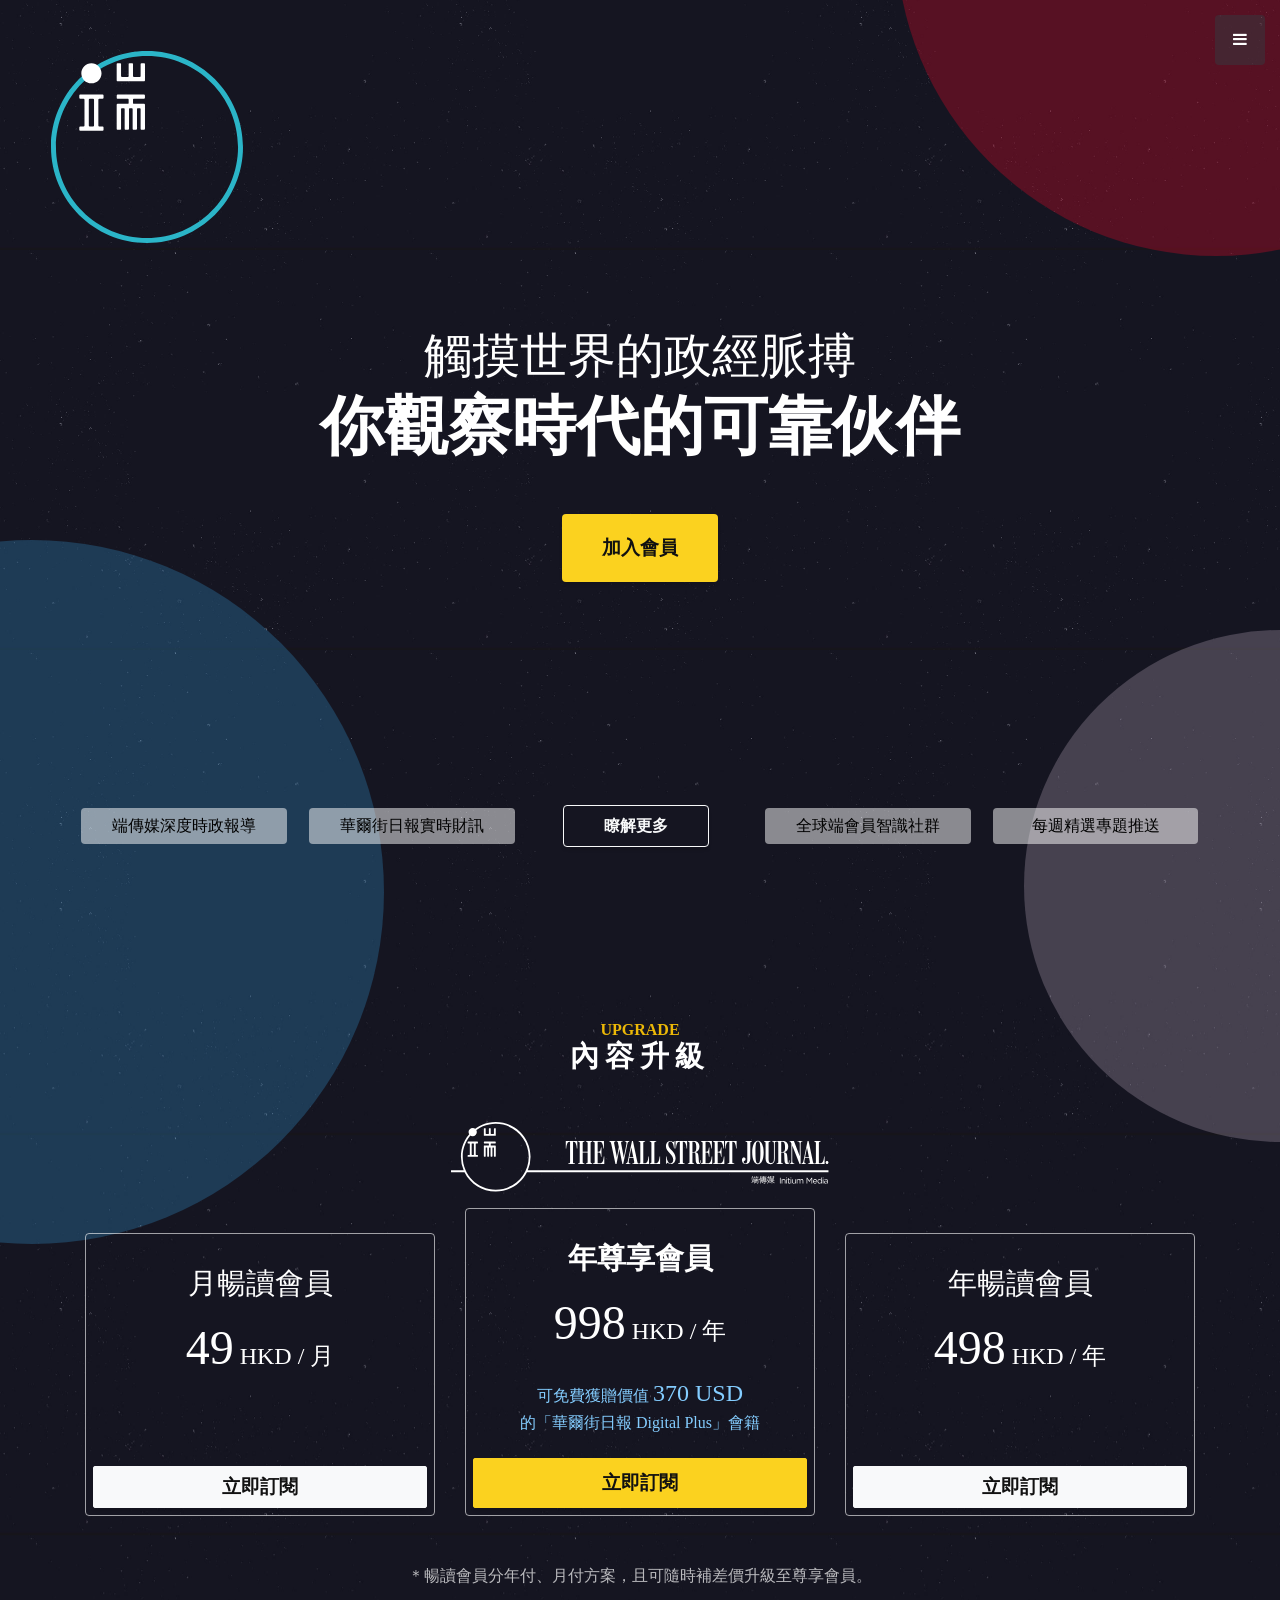
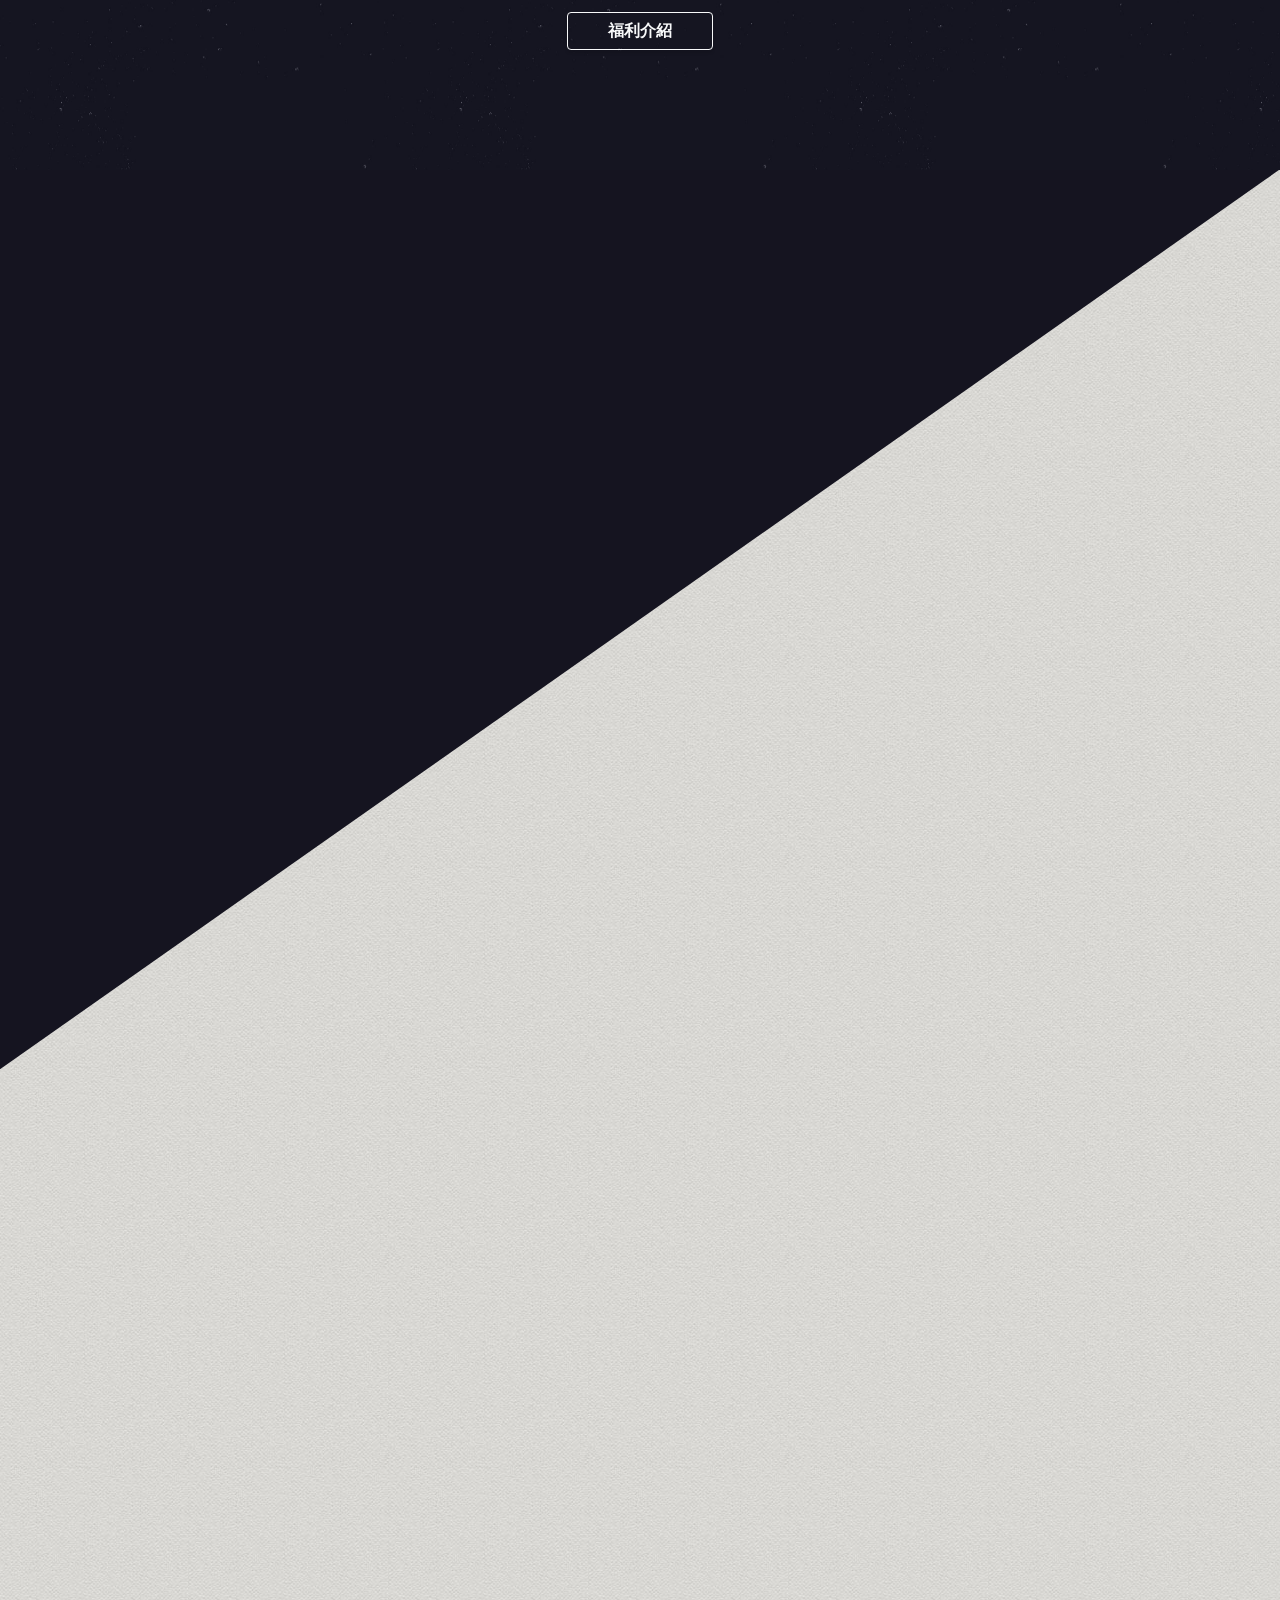
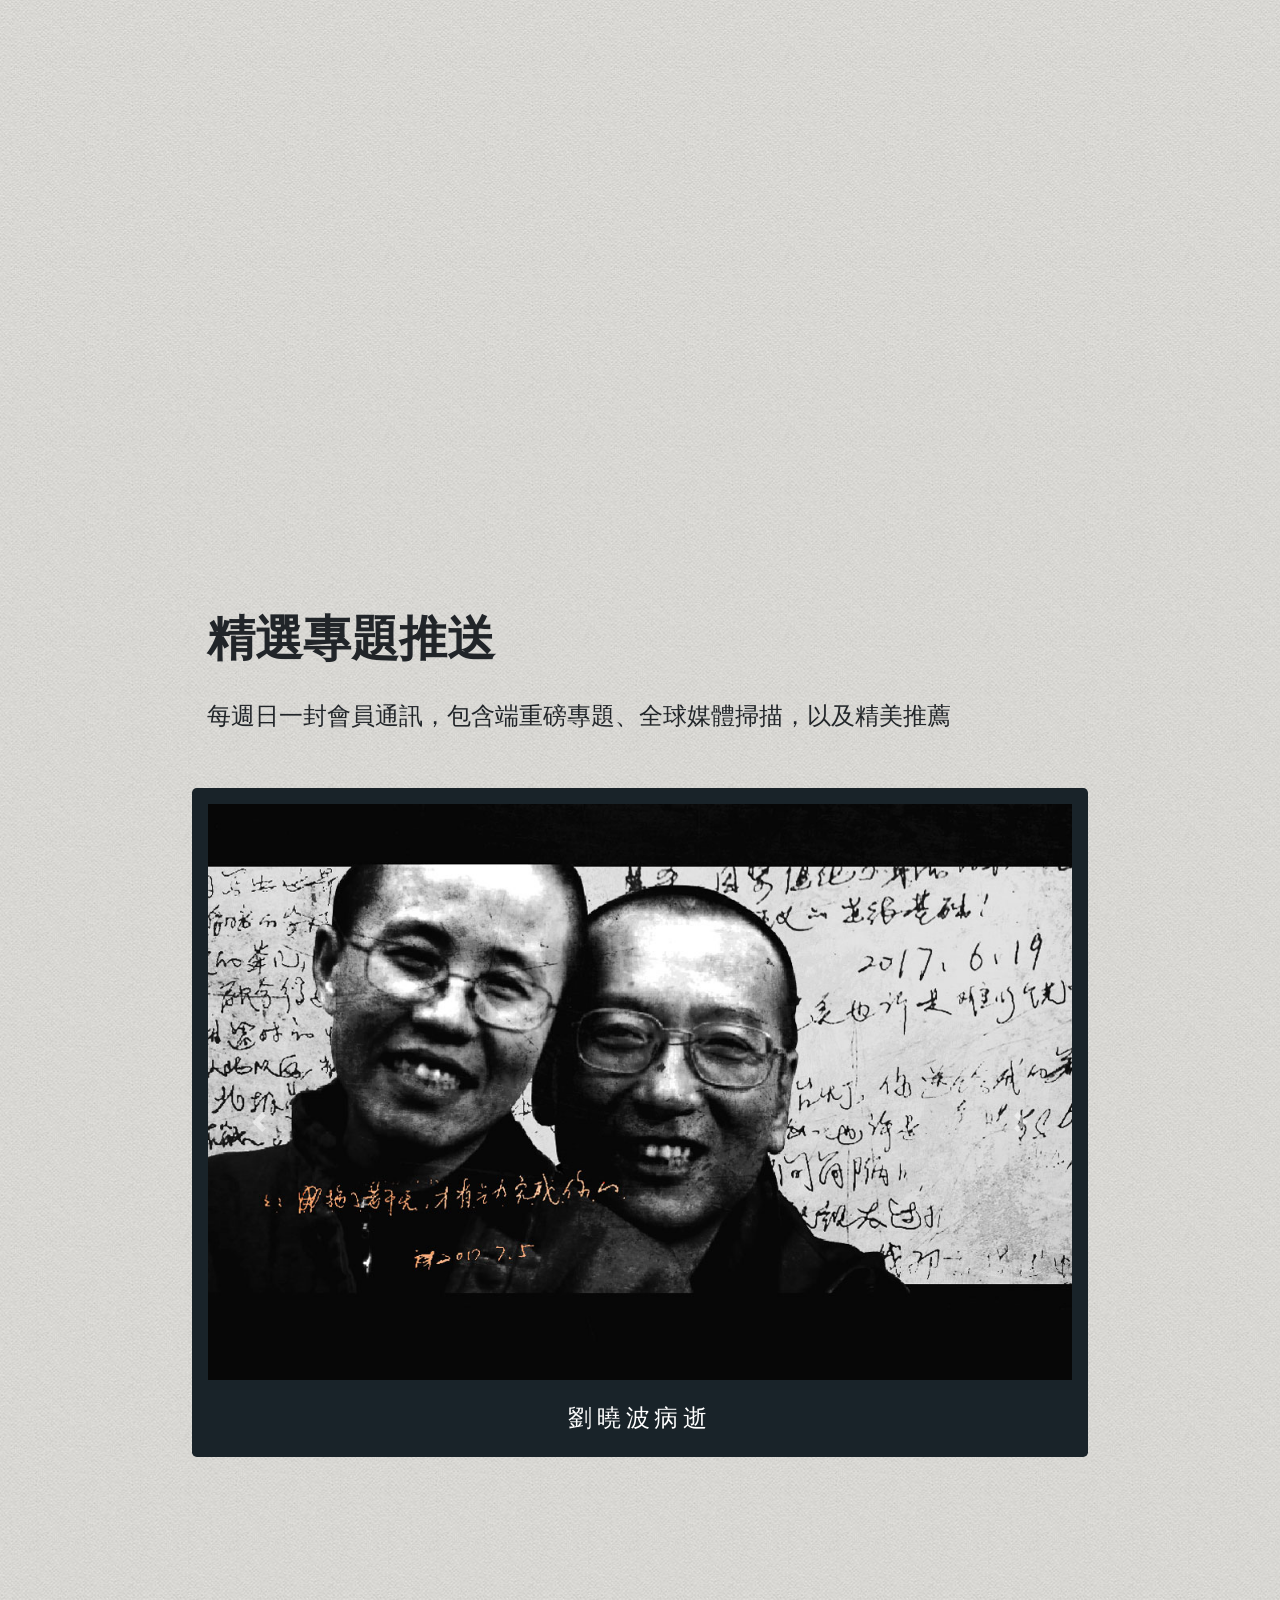
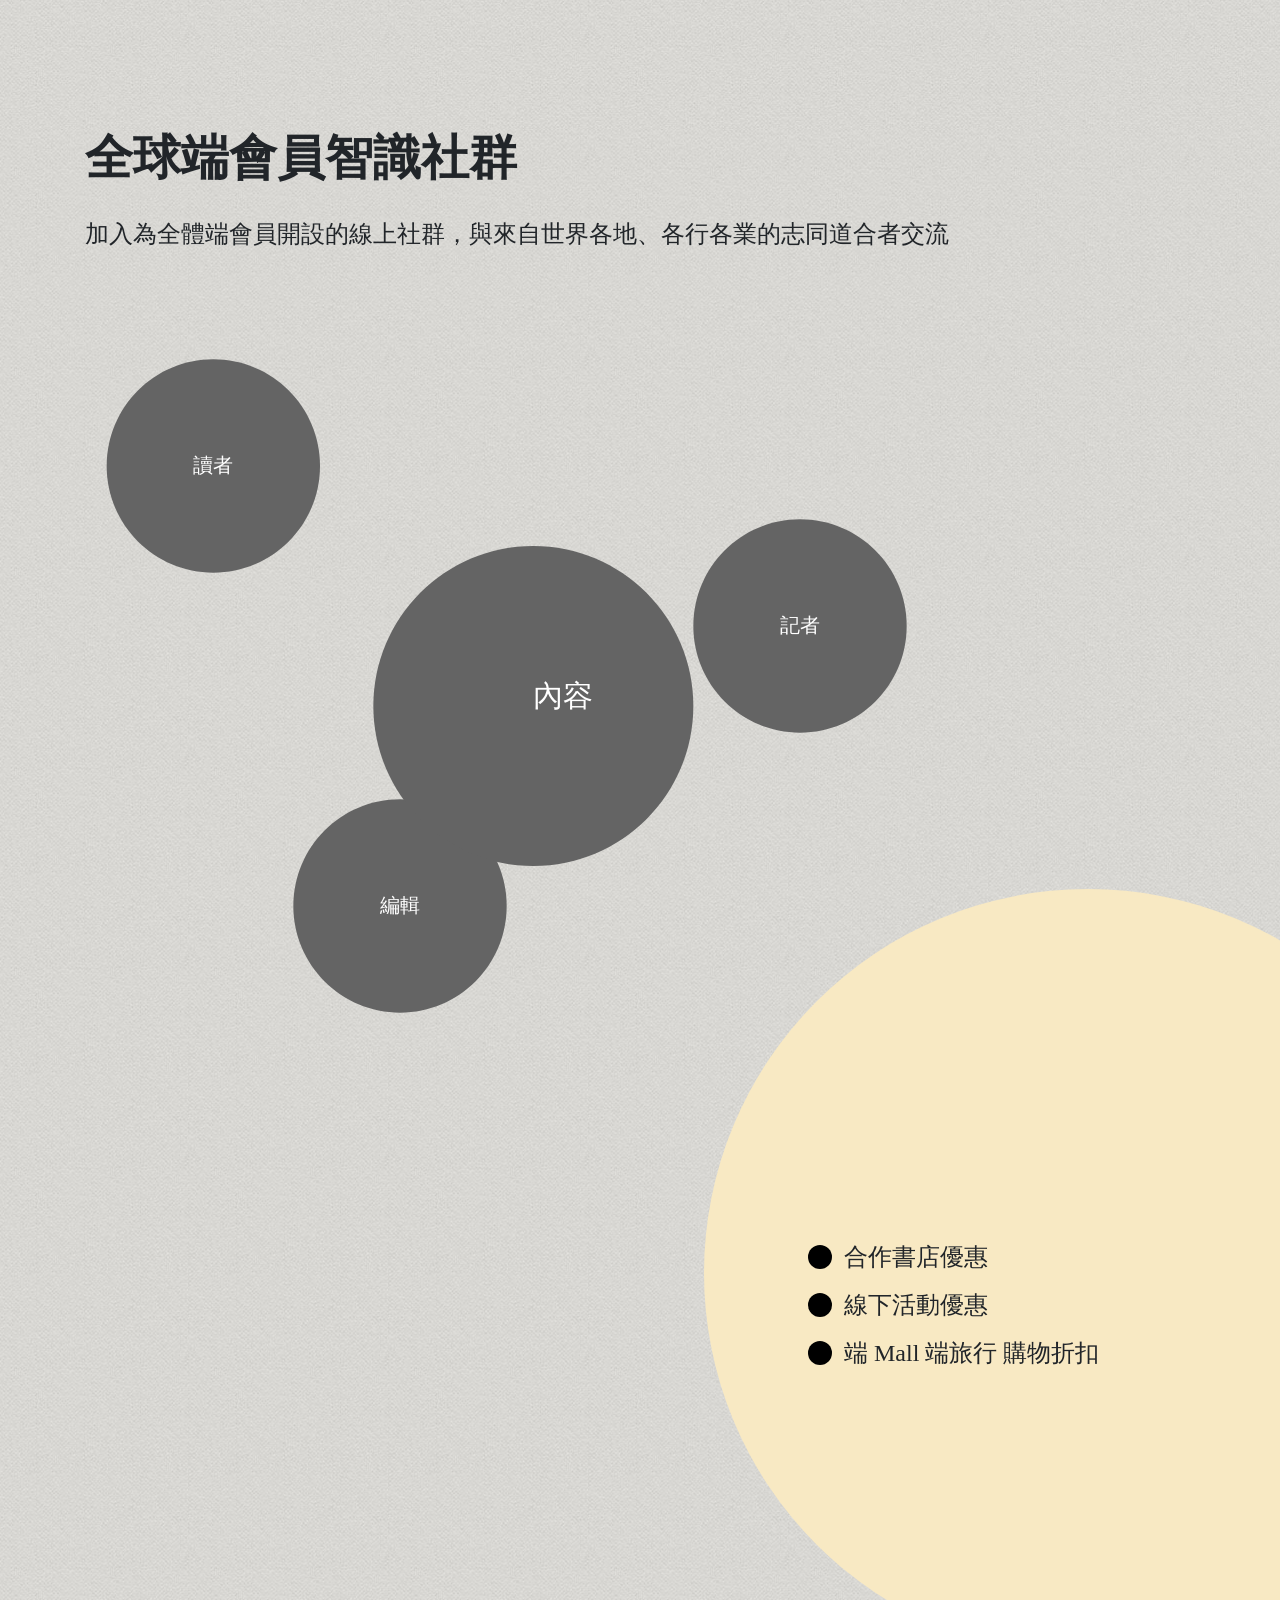
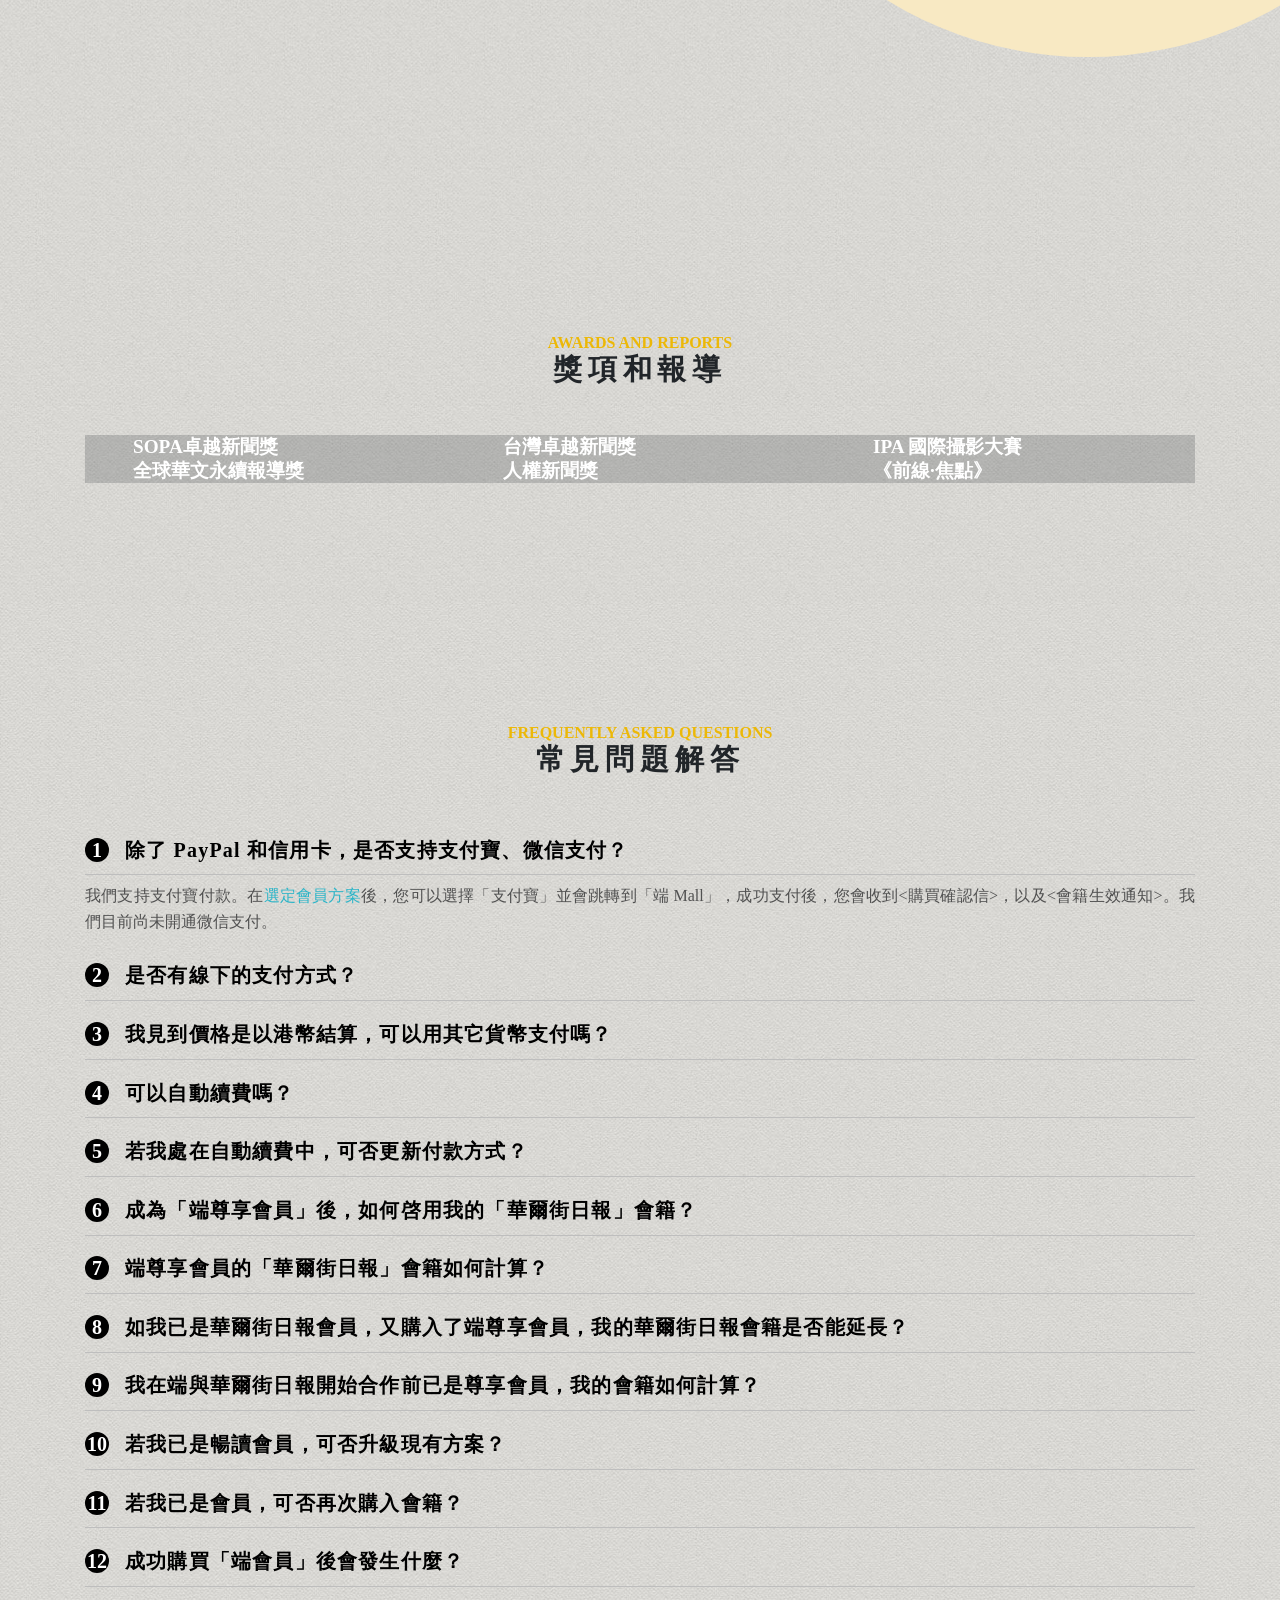
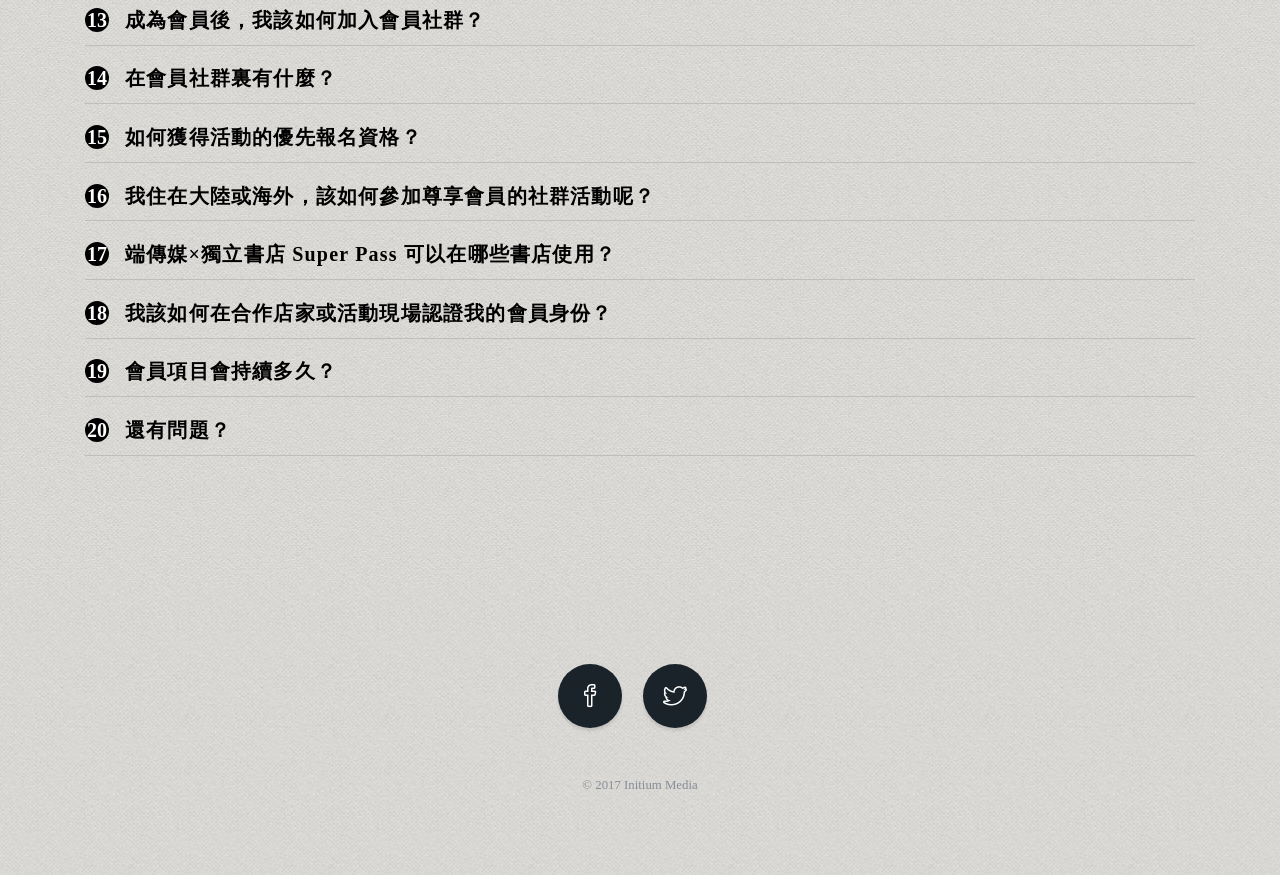
==== index.html @ 021dde7a "deploy" ====
<!doctype html><html><head><meta charset="utf-8"><meta name="description" content=""><meta name="viewport" content="width=device-width,initial-scale=1"><title>端傳媒會員計劃</title><link rel="shortcut icon" href="/favicon.ico"><meta name="keywords" content="the initium membership,Initium Membership,端,端會員,Initium,Initium Media"><meta name="description" content="成為端尊享會員，端傳媒深度時政報道和華爾街日報全球實時財訊，一次全掌握。"><meta property="og:site_name" content="Initium Media"><meta property="og:title" content="觸摸時代的政經脈搏，我們想成為你觀察時代的可靠伙伴。"><meta property="og:image" content="https://membership.theinitium.com/img/share.jpg"><meta property="og:type" content="article"><meta property="og:url" content="https://membership.theinitium.com/"><meta property="og:description" content="成為端尊享會員，端傳媒深度時政報道和華爾街日報全球實時財訊，一次全掌握。"><meta name="twitter:card" content="summary_large_image"><meta name="twitter:site" content="@initiumnews"><meta name="twitter:title" content="觸摸時代的政經脈搏，我們想成為你觀察時代的可靠伙伴。"><meta name="twitter:description" content="成為端尊享會員，端傳媒深度時政報道和華爾街日報全球實時財訊，一次全掌握。"><meta name="twitter:creator" content="@initiumnews"><meta name="twitter:image:src" content="https://membership.theinitium.com/img/share.jpg"><link href="vendor/font-awesome/css/font-awesome.min.css" rel="stylesheet"><link href="vendor/simple-line-icons/css/simple-line-icons.css" rel="stylesheet"><link href="vendor/bootstrap/css/bootstrap.min.css" rel="stylesheet"><link rel="stylesheet" href="styles/main.css"><script src="https://cdnjs.cloudflare.com/ajax/libs/paper.js/0.11.5/paper-full.min.js"></script><script type="text/paperscript" canvas="canvas">// Ported from original Metaball script by SATO Hiroyuki
        // http://park12.wakwak.com/~shp/lc/et/en_aics_script.html
        project.currentStyle = {
          fillColor: '#646464'
        };

        var ballPositions = [[3, 3], [0.8, 1.5], [1.6, 0.8]];
        var text_content = ["讀者", "記者", "編輯"];
        var lg_text_content = "內容";

        var handle_len_rate = 2.4;
        var circlePaths = [];
        for (var i = 0, l = ballPositions.length; i < l; i++) {
          var circlePath = new Path.Circle({
            center: view.center/ballPositions[i][0],
            radius: view.center.x/6
          });
          circlePaths.push(circlePath);
        }

        var largeCircle = new Path.Circle({
          center: [view.center.x/1.2, view.center.y/1.2],
          radius: view.center.x/4
        });
        circlePaths.push(largeCircle);

        var lgText = new PointText(new Point(view.center.x/1.2, view.center.y/1.2));
          lgText.fillColor = 'white';
          lgText.content = lg_text_content;
          lgText.fontSize = 30;

        function onMouseMove(event) {
          largeCircle.position = event.point;

          generateConnections(circlePaths);
          lgText.position = event.point;
        }


        var textGroup = [];

        for (var i = 0, l = ballPositions.length; i < l; i++) {
          var text = new PointText(new Point(view.center.x/ballPositions[i][0], view.center.y/ballPositions[i][1]));
          text.fillColor = 'white';
          text.fontSize = 20;
          text.content = text_content[i];
          text.translate(-20, 5);
          textGroup.push(text);
        }

        var last_width = $('#canvas').innerWidth();
        

        function getScale() {
            var scale = $('#canvas').innerWidth()/last_width;
            last_width = $('#canvas').innerWidth();
            return scale;
        }

        function onResize(event) {
          var scale = getScale();
          console.log(scale);
          for (var i = 0, l = ballPositions.length; i < l; i++) {
            // circlePath[i].position = ballPositions[i][0];
            circlePaths[i].position = new Point(view.center.x/ballPositions[i][0],view.center.y/ballPositions[i][1]);
            circlePaths[i].scaling = scale;
            console.log(circlePaths[i])
          }
          largeCircle.scaling = scale;
          for (var i = 0, l = textGroup.length; i < l; i++) {
            textGroup[i].position = new Point(view.center.x/ballPositions[i][0],view.center.y/ballPositions[i][1])
          }
        }

        var connections = new Group();
        function generateConnections(paths) {
          // Remove the last connection paths:
          connections.children = [];

          for (var i = 0, l = paths.length; i < l; i++) {
            for (var j = i - 1; j >= 0; j--) {
              var path = metaball(paths[i], paths[j], 0.5, handle_len_rate, view.center.x/1.8);
              if (path) {
                connections.appendTop(path);
                path.removeOnMove();
              }
            }
          }
        }



        // generateConnections(circlePaths);

        // ---------------------------------------------
        function metaball(ball1, ball2, v, handle_len_rate, maxDistance) {
          var center1 = ball1.position;
          var center2 = ball2.position;
          var radius1 = ball1.bounds.width / 2;
          var radius2 = ball2.bounds.width / 2;
          var pi2 = Math.PI / 2;
          var d = center1.getDistance(center2);
          var u1, u2;

          if (radius1 == 0 || radius2 == 0)
            return;

          if (d > maxDistance || d <= Math.abs(radius1 - radius2)) {
            return;
          } else if (d < radius1 + radius2) { // case circles are overlapping
            u1 = Math.acos((radius1 * radius1 + d * d - radius2 * radius2) /
                (2 * radius1 * d));
            u2 = Math.acos((radius2 * radius2 + d * d - radius1 * radius1) /
                (2 * radius2 * d));
          } else {
            u1 = 0;
            u2 = 0;
          }

          var angle1 = (center2 - center1).getAngleInRadians();
          var angle2 = Math.acos((radius1 - radius2) / d);
          var angle1a = angle1 + u1 + (angle2 - u1) * v;
          var angle1b = angle1 - u1 - (angle2 - u1) * v;
          var angle2a = angle1 + Math.PI - u2 - (Math.PI - u2 - angle2) * v;
          var angle2b = angle1 - Math.PI + u2 + (Math.PI - u2 - angle2) * v;
          var p1a = center1 + getVector(angle1a, radius1);
          var p1b = center1 + getVector(angle1b, radius1);
          var p2a = center2 + getVector(angle2a, radius2);
          var p2b = center2 + getVector(angle2b, radius2);

          // define handle length by the distance between
          // both ends of the curve to draw
          var totalRadius = (radius1 + radius2);
          var d2 = Math.min(v * handle_len_rate, (p1a - p2a).length / totalRadius);

          // case circles are overlapping:
          d2 *= Math.min(1, d * 2 / (radius1 + radius2));

          radius1 *= d2;
          radius2 *= d2;

          var path = new Path({
            segments: [p1a, p2a, p2b, p1b],
            style: ball1.style,
            closed: true
          });
          var segments = path.segments;
          segments[0].handleOut = getVector(angle1a - pi2, radius1);
          segments[1].handleIn = getVector(angle2a + pi2, radius2);
          segments[2].handleOut = getVector(angle2b - pi2, radius2);
          segments[3].handleIn = getVector(angle1b + pi2, radius1);
          return path;
        }

        // ------------------------------------------------
        function getVector(radians, length) {
          return new Point({
            // Convert radians to degrees:
            angle: radians * 180 / Math.PI,
            length: length
          });
        }</script></head><body><body id="page-top"><a class="menu-toggle rounded" href="#"><i class="fa fa-bars"></i></a><nav id="sidebar-wrapper"><ul class="sidebar-nav"><li class="sidebar-brand"><a class="js-scroll-trigger" href="#page-top"></a></li><li class="sidebar-nav-item"><a class="js-scroll-trigger" href="#page-top">首頁</a></li><li class="sidebar-nav-item"><a class="js-scroll-trigger" href="#product">訂閱</a></li><li class="sidebar-nav-item"><a class="js-scroll-trigger" href="#about">關於端</a></li><li class="sidebar-nav-item"><a class="js-scroll-trigger" href="#portfolio">獎項</a></li><li class="sidebar-nav-item"><a class="js-scroll-trigger" href="#faq">常見問題</a></li></ul></nav><div class="bg-container"><header class="masthead d-flex text-white"><div class="overlay" id="red"></div><div class="overlay" id="grey"></div><div class="overlay" id="blue"></div><div class="container text-center my-auto main-content"><h2 class="mb-1">觸摸世界的政經脈搏</h2><h1 class="mb-5">你觀察時代的可靠伙伴</h1><a class="btn btn-light btn-xl js-scroll-trigger text-large" href="#product">加入會員</a><div class="footer"><div class="container"><div class="row text-thin row-padding text-container"><div class="text-item text-item-center show-in-mobile"><a class="btn btn-md btn-outline-light js-scroll-trigger" href="#about">了解更多</a></div><a class="text-item text-faded js-scroll-trigger" href="#portfolio">端傳媒深度<br class="show-in-tablet hide-in-mobile">時政報導 </a><a class="text-item text-faded js-scroll-trigger" href="#about">華爾街日報<br class="show-in-tablet hide-in-mobile">實時財訊</a><div class="text-item text-item-center hide-in-mobile"><a class="btn btn-md btn-outline-light js-scroll-trigger" href="#about">瞭解更多</a></div><a class="text-item text-faded js-scroll-trigger" href="#relationship">全球端會員<br class="show-in-tablet hide-in-mobile">智識社群 </a><a class="text-item text-faded js-scroll-trigger" href="#newsletter">每週精選<br class="show-in-tablet hide-in-mobile">專題推送</a></div></div></div></div><div id="logo"><a href="https://theinitium.com/" aria-label="端傳媒 Initium Media" target="_blank"><img class="icon_initium" src="images/i-logo.svg"></a></div></header><section class="content-section text-white text-center" id="product"><div class="container"><div class="content-section-heading"><h3 class="text-secondary mb-0">UPGRADE</h3><h2 class="mb-5">內容升級</h2></div><img id="cologo" class="mb-3" src="images/co-logo-white.svg"><div class="card-deck"><div class="card bg-transparent border-light" id="blockA"><div class="card-body"><h4 class="card-title text-thin">月暢讀會員</h4><p class="card-text"><span class="highlight">49</span> HKD / 月</p><a href="https://theinitium.com/subscription/checkout/basic_monthly" target="_blank" class="btn btn-light btn-full">立即訂閱</a></div></div><div class="card bg-transparent border-light focus" id="blockB"><div class="card-body"><h4 class="card-title">年尊享會員</h4><p class="card-text"><span class="highlight">998</span> HKD / 年</p><p class="text-blue">可免費獲贈價值 <span class="highlight">370 USD</span><br>的「華爾街日報 Digital Plus」會籍</p><a href="https://theinitium.com/subscription/checkout/premium_yearly_original" target="_blank" class="btn btn-light btn-full">立即訂閱</a></div></div><div class="card bg-transparent border-light" id="blockC"><div class="card-body"><h4 class="card-title text-thin">年暢讀會員</h4><p class="card-text"><span class="highlight">498</span> HKD / 年</p><a href="https://theinitium.com/subscription/checkout/basic_yearly_original" target="_blank" class="btn btn-light btn-full">立即訂閱</a></div></div></div><p class="mt-5 mb-4 text-faded" id="product-explain">＊暢讀會員分年付、月付方案，且可隨時補差價升級至尊享會員。</p><a class="btn btn-md btn-outline-light js-scroll-trigger" href="#about">福利介紹</a></div></section></div><section id="about"><div class="clipboard"><div class="content-section-text"><h3 class="text-title"><span class="light">華語深度報導</span><br>+ 國際財經資訊</h3><h2 class="mb-5 mt-4">尊享會員可暢讀端傳媒深度報導、並獲得「華爾街日報 Digital Plus」會籍，閱讀全語種所有線上付費內容（原價 370 美金／年）</h2></div></div></section><section id="newsletter"><div class="content-section-text container"><h3 class="text-title">精選專題推送</h3><h2 class="mb-5 mt-4">每週日一封會員通訊，包含端重磅專題、全球媒體掃描，以及精美推薦</h2></div><div id="carouselControls" class="carousel slide jumbotron container" data-ride="carousel"><div class="carousel-inner"><div class="carousel-item active"><img class="d-block w-100" src="images/newsletter0.jpg" alt="First slide"><h5>劉曉波病逝</h5></div><div class="carousel-item"><img class="d-block w-100" src="images/newsletter2.jpg" alt="Second slide"><h5>揭開紅幕</h5></div><div class="carousel-item"><img class="d-block w-100" src="images/newsletter7.jpg" alt="Third slide"><h5>北京切除</h5></div><div class="carousel-item"><img class="d-block w-100" src="images/newsletter4.jpg" alt="Forth slide"><h5>澳門風災</h5></div><div class="carousel-item"><img class="d-block w-100" src="images/newsletter6.jpg" alt="Fifth slide"><h5>香港回歸20週年</h5></div><div class="carousel-item"><img class="d-block w-100" src="images/newsletter10.jpg" alt="Fifth slide"><h5>公民黑客</h5></div><div class="carousel-item"><img class="d-block w-100" src="images/newsletter1.jpg" alt="Fifth slide"><h5>金門賭場公投</h5></div><div class="carousel-item"><img class="d-block w-100" src="images/newsletter9.jpg" alt="Fifth slide"><h5>加泰隆尼亞獨立</h5></div></div><a class="carousel-control-prev" href="#carouselControls" role="button" data-slide="prev"><span class="carousel-control-prev-icon" aria-hidden="true"></span> <span class="sr-only">Previous</span> </a><a class="carousel-control-next" href="#carouselControls" role="button" data-slide="next"><span class="carousel-control-next-icon" aria-hidden="true"></span> <span class="sr-only">Next</span></a></div></section><section id="relationship"><div class="content-section-text container"><h3 class="text-title">全球端會員智識社群</h3><h2 class="mb-5 mt-4">加入為全體端會員開設的線上社群，與來自世界各地、各行各業的志同道合者交流</h2></div><canvas id="canvas" width="800" height="600" resize></canvas><div id="benefit"><div class="content-section-text"><h2 class="mb-5 mt-4"><ul><li>合作書店優惠</li><li>線下活動優惠</li><li>端 Mall 端旅行 購物折扣</li></ul></h2></div></div></section><section class="content-section" id="portfolio"><div class="container"><div class="content-section-heading text-center"><h3 class="text-secondary mb-0">AWARDS AND REPORTS</h3><h2 class="mb-5">獎項和報導</h2></div><div class="row no-gutters"><div class="col-lg-4 col-sm-6"><a class="portfolio-item" href="https://theinitium.com/article/20170615-sopa/" target="_blank"><span class="caption"><span class="caption-content"><h2>SOPA卓越新聞獎</h2><p class="mb-0">2017年六項大獎</p><p class="mb-0">2016年兩項大獎</p></span></span><img class="img-fluid" src="https://d32kak7w9u5ewj.cloudfront.net/media/bde7863b0dd4451aab74c57145c7d649.jpg?imageView2/1/w/1080/h/720/format/jpg" alt=""></a></div><div class="col-lg-4 col-sm-6"><a class="portfolio-item" href="https://theinitium.com/article/20161118-taiwan-excellence-news/" target="_blank"><span class="caption"><span class="caption-content"><h2>台灣卓越新聞獎</h2><p class="mb-0">國際新聞報導獎</p></span></span><img class="img-fluid" src="https://d32kak7w9u5ewj.cloudfront.net/media/c58b78e2d8fd41fe9ea606fd6da332ea.jpg?imageView2/1/w/1080/h/720/format/jpg" alt=""></a></div><div class="col-lg-4 col-sm-6"><a class="portfolio-item" target="_blank" href="https://theinitium.com/article/20171012-ipa-international-awards/"><span class="caption"><span class="caption-content"><h2>IPA 國際攝影大賽</h2><p class="mb-0">「人物類：生活方式」組別第二名</p></span></span><img class="img-fluid" src="https://d32kak7w9u5ewj.cloudfront.net/static/img/portfolio/20171012-ipa-international-awards.jpg" alt=""></a></div><div class="col-lg-4 col-sm-6"><a class="portfolio-item" href="https://theinitium.com/article/20170917-newsaward/" target="_blank"><span class="caption"><span class="caption-content"><h2>全球華文永續報導獎</h2><p class="mb-0">專業組首獎</p></span></span><img class="img-fluid" src="https://d32kak7w9u5ewj.cloudfront.net/media/image/2016/08/17f38fa5aa8e47f8815deb55cc58eb24.jpg" alt=""></a></div><div class="col-lg-4 col-sm-6"><a class="portfolio-item" href="https://theinitium.com/article/20170513-initiumnews-2017-human-rights-press-awards/" target="_blank"><span class="caption"><span class="caption-content"><h2>人權新聞獎</h2><p class="mb-0">2017年三項大獎</p><p class="mb-0">2015年五項大獎</p></span></span><img class="img-fluid" src="https://d32kak7w9u5ewj.cloudfront.net/media/image/2016/05/10d81fac419e496992f7a9031f1f44e0.jpg?imageView2/1/w/1080/h/720/format/jpg" alt=""></a></div><div class="col-lg-4 col-sm-6"><a class="portfolio-item" href="https://theinitium.com/article/20170319-photo-hkppa/" target="_blank"><span class="caption"><span class="caption-content"><h2>《前線·焦點》</h2><p class="mb-0">2016年三項大獎</p><p class="mb-0">2015年五項大獎</p></span></span><img class="img-fluid" src="https://d32kak7w9u5ewj.cloudfront.net/media/image/2017/03/8178c38f4f7244cdadee13a8a69fa50c.JPG?imageView2/1/w/1080/h/720/format/jpg" alt=""></a></div></div></div></section><section class="content-section" id="qa"><div class="content-section-heading text-center"><h3 class="text-secondary mb-0">FREQUENTLY ASKED QUESTIONS</h3><h2 class="mb-5">常見問題解答</h2></div><div class="panel-group container" id="faq" role="tablist" aria-multiselectable="true"><div class="panel panel-default"><div class="panel-heading" role="tab"><h5 class="panel-title"><span>1</span> <a data-toggle="collapse" class="collapsed qaEvent" gtm-name="q01" data-parent="#faq" href="#collapse01">除了 PayPal 和信用卡，是否支持支付寶、微信支付？</a></h5></div><div id="collapse01" class="panel-collapse collapse show"><div class="panel-body"><p>我們支持支付寶付款。在<a class="link" target="_blank" href="https://theinitium.com/subscription/offers/">選定會員方案</a>後，您可以選擇「支付寶」並會跳轉到「端 Mall」，成功支付後，您會收到<購買確認信>，以及<會籍生效通知>。我們目前尚未開通微信支付。</會籍生效通知></購買確認信></p></div></div></div><div class="panel panel-default"><div class="panel-heading"><h5 class="panel-title"><span>2</span> <a data-toggle="collapse" class="collapsed qaEvent" gtm-name="q02" data-parent="#faq" href="#collapse02">是否有線下的支付方式？</a></h5></div><div id="collapse02" class="panel-collapse collapse"><div class="panel-body"><p>身在香港或台灣的讀者，可選擇以匯款、支票的方式付費，亦可親臨我們的辦公室以現金購買。請將有效的支票、匯款單據，連同填妥的<訂閱表格>一併寄給我們即可。訂閱表格和辦公室地址，請聯繫 membership@theinitium.com 獲取。</訂閱表格></p></div></div></div><div class="panel panel-default"><div class="panel-heading"><h5 class="panel-title"><span>3</span> <a data-toggle="collapse" class="collapsed qaEvent" gtm-name="q03" data-parent="#faq" href="#collapse03">我見到價格是以港幣結算，可以用其它貨幣支付嗎？</a></h5></div><div id="collapse03" class="panel-collapse collapse"><div class="panel-body"><p>可以，任何線上支付方式都會自動換算為您的所在地貨幣，而對於線下支付，<訂閱表格>中分別列明了港幣和台幣的價格。</訂閱表格></p></div></div></div><div class="panel panel-default"><div class="panel-heading"><h5 class="panel-title"><span>4</span> <a data-toggle="collapse" class="collapsed qaEvent" gtm-name="q04" data-parent="#faq" href="#collapse04">可以自動續費嗎？</a></h5></div><div id="collapse04" class="panel-collapse collapse"><div class="panel-body"><p>循主站加入的會員，購買的同時會開啓自動續費，在會籍到期時根據所參與的方案自動扣款，並延續會籍。您可以到網頁版的「個人中心 - 付費管理」中管理續費狀態。非主站購買的會員，無法自動續費，需重新下單。</p></div></div></div><div class="panel panel-default"><div class="panel-heading"><h5 class="panel-title"><span>5</span> <a data-toggle="collapse" class="collapsed qaEvent" gtm-name="q05" data-parent="#faq" href="#collapse05">若我處在自動續費中，可否更新付款方式？</a></h5></div><div id="collapse05" class="panel-collapse collapse"><div class="panel-body"><p>可以。在網頁版的「個人中心 - 付費管理」中，您可以選擇「更新付款方式」。支付信息成功更新後，您的下一次續費將以新的付款方式支付。</p></div></div></div><div class="panel panel-default"><div class="panel-heading"><h5 class="panel-title"><span>6</span> <a data-toggle="collapse" class="collapsed qaEvent" gtm-name="q06" data-parent="#faq" href="#collapse06">成為「端尊享會員」後，如何啓用我的「華爾街日報」會籍？</a></h5></div><div id="collapse06" class="panel-collapse collapse"><div class="panel-body"><p>會籍生效時，您會收到一封由端寄出的<會籍生效通知>，點擊信中的「領取華爾街日報會籍」鏈接後，「華爾街日報」會直接發送含有啟動鏈接的電郵到您的郵箱。按該郵件中的指引即可開通華爾街日報會籍。若您錯過了郵件，亦可直接在網頁版「用戶中心 - 付費管理」中點擊「領取華爾街日報會籍」，進入上述流程。</會籍生效通知></p></div></div></div><div class="panel panel-default"><div class="panel-heading"><h5 class="panel-title"><span>7</span> <a data-toggle="collapse" class="collapsed qaEvent" gtm-name="q07" data-parent="#faq" href="#collapse07">端尊享會員的「華爾街日報」會籍如何計算？</a></h5></div><div id="collapse07" class="panel-collapse collapse"><div class="panel-body"><p>您所獲贈的「華爾街日報會籍」與您的「端尊享會員會籍」同步，例如，您於 1 月 1 日成為一年期的端尊享會員，在此後的會期內無論您何時開通華爾街日報會籍，您暢讀端與華爾街日報兩份媒體的權限，都會於次年 1 月 1 日同時結束。</p></div></div></div><div class="panel panel-default"><div class="panel-heading"><h5 class="panel-title"><span>8</span> <a data-toggle="collapse" class="collapsed qaEvent" gtm-name="q08" data-parent="#faq" href="#collapse08">如我已是華爾街日報會員，又購入了端尊享會員，我的華爾街日報會籍是否能延長？</a></h5></div><div id="collapse08" class="panel-collapse collapse"><div class="panel-body"><p>不能。您獲贈的「華爾街日報會籍」將與您所購買的「端尊享會員會籍」同步，無法轉移至別的賬戶，若您已是「華爾街日報」會員，建議您購買「暢讀會員」。</p></div></div></div><div class="panel panel-default"><div class="panel-heading"><h5 class="panel-title"><span>9</span> <a data-toggle="collapse" class="collapsed qaEvent" gtm-name="q09" data-parent="#faq" href="#collapse09">我在端與華爾街日報開始合作前已是尊享會員，我的會籍如何計算？</a></h5></div><div id="collapse09" class="panel-collapse collapse"><div class="panel-body"><p>上述計算方法依然適用，從 2017 年 12 月起，您亦可以獲得「華爾街日報會籍」，並持續至「端尊享會員會籍」結束日。詳細領取及使用方法，請參見我們發送給您的郵件。</p></div></div></div><div class="panel panel-default"><div class="panel-heading"><h5 class="panel-title"><span>10</span> <a data-toggle="collapse" class="collapsed qaEvent" gtm-name="q10" data-parent="#faq" href="#collapse10">若我已是暢讀會員，可否升級現有方案？</a></h5></div><div id="collapse10" class="panel-collapse collapse"><div class="panel-body"><p>無論您是月付、還是年付的暢讀會員，只要您的暢讀會籍仍未到期，就可以補差價成為尊享會員。請留意，您新獲得的方案是以升級日為起點的完整會籍，而非將會籍中剩餘的天數升級。差價計算公式如下：</p><p class="form">＊ 差價 = 一年「端尊享會員會籍」的時價 - 您剩餘「端暢讀會員會籍」的對應價值</p><p>若您的賬戶中曾有任何贈閱方案（含試閱、免費會籍等），請聯繫 <a class="link" target="_blank" href="mailto:membership@theinitium.com">membership@theinitium.com</a> 進行升級。</p></div></div></div><div class="panel panel-default"><div class="panel-heading"><h5 class="panel-title"><span>11</span> <a data-toggle="collapse" class="collapsed qaEvent" gtm-name="q11" data-parent="#faq" href="#collapse11">若我已是會員，可否再次購入會籍？</a></h5></div><div id="collapse11" class="panel-collapse collapse"><div class="panel-body"><p>可以，您可於任何時間再次購入會籍。但請留意，除非您從始至終都使用「端 Mall」進行購買，否則您新購買的會籍將會覆蓋（取代）既有的會籍，舊會籍將會於新會籍生效時立即失效，所以我們強烈建議您不要如此做。</p></div></div></div><div class="panel panel-default"><div class="panel-heading"><h5 class="panel-title"><span>12</span> <a data-toggle="collapse" class="collapsed qaEvent" gtm-name="q12" data-parent="#faq" href="#collapse12">成功購買「端會員」後會發生什麼？</a></h5></div><div id="collapse12" class="panel-collapse collapse"><div class="panel-body"><p>線上支付成功後，您的會籍會立即生效；若您線下支付，會籍會於款項收悉的 1-2 個工作日內（不包括香港的法定假期）生效。生效同時，您會收到<會籍生效通知>，登入後可在「個人中心」頁面見到會員標識（金色星星），即可暢讀全站內容。</會籍生效通知></p></div></div></div><div class="panel panel-default"><div class="panel-heading"><h5 class="panel-title"><span>13</span> <a data-toggle="collapse" class="collapsed qaEvent" gtm-name="q13" data-parent="#faq" href="#collapse13">成為會員後，我該如何加入會員社群？</a></h5></div><div id="collapse13" class="panel-collapse collapse"><div class="panel-body"><p>加入會員後，我們會聯絡您，邀請您加入我們的 Facebook 社群。尊享會員可以額外加入專屬的精品小群，以及線上興趣小組。</p></div></div></div><div class="panel panel-default"><div class="panel-heading"><h5 class="panel-title"><span>14</span> <a data-toggle="collapse" class="collapsed qaEvent" gtm-name="q14" data-parent="#faq" href="#collapse14">在會員社群裏有什麼？</a></h5></div><div id="collapse14" class="panel-collapse collapse"><div class="panel-body"><p>可以在「端會員」社群裏發帖、跟其他會員交流，參與線上直播或互動。端傳媒的編輯、撰稿人們也將不定期進入社群，跟大家交流；</p><p>有任何建議、疑問，都可以在社群中留言，我們會一一回覆。</p></div></div></div><div class="panel panel-default"><div class="panel-heading"><h5 class="panel-title"><span>15</span> <a data-toggle="collapse" class="collapsed qaEvent" gtm-name="q15" data-parent="#faq" href="#collapse15">如何獲得活動的優先報名資格？</a></h5></div><div id="collapse15" class="panel-collapse collapse"><div class="panel-body"><p>當我們舉辦活動，會不定期通過郵件和社群向會員發送活動訊息和參與方式。</p></div></div></div><div class="panel panel-default"><div class="panel-heading"><h5 class="panel-title"><span>16</span> <a data-toggle="collapse" class="collapsed qaEvent" gtm-name="q16" data-parent="#faq" href="#collapse16">我住在大陸或海外，該如何參加尊享會員的社群活動呢？</a></h5></div><div id="collapse16" class="panel-collapse collapse"><div class="panel-body"><p>我們的辦公室設在香港、台灣，所以目前舉辦的線下活動或聚會，會以兩地為主。但我們會盡力為活動安排視頻直播，並且歡迎全球各地的會員通過網路連入，一起參與。</p></div></div></div><div class="panel panel-default"><div class="panel-heading"><h5 class="panel-title"><span>17</span> <a data-toggle="collapse" class="collapsed qaEvent" gtm-name="q17" data-parent="#faq" href="#collapse17">端傳媒×獨立書店 Super Pass 可以在哪些書店使用？</a></h5></div><div id="collapse17" class="panel-collapse collapse"><div class="panel-body"><p>書店清單和優惠細則在<a class="link" href="https://theinitium.com/article/membership-bookstore-list/" target="_black">這裏</a>（不斷增長中……），若您是店家，歡迎來函與我們洽談合作事宜：membership@theinitium.com。</p></div></div></div><div class="panel panel-default"><div class="panel-heading"><h5 class="panel-title"><span>18</span> <a data-toggle="collapse" class="collapsed qaEvent" gtm-name="q18" data-parent="#faq" href="#collapse18">我該如何在合作店家或活動現場認證我的會員身份？</a></h5></div><div id="collapse18" class="panel-collapse collapse"><div class="panel-body"><p>出示電子會員身份識別，即網站和 App 的個人中心頁面中的金色星標。</p></div></div></div><div class="panel panel-default"><div class="panel-heading"><h5 class="panel-title"><span>19</span> <a data-toggle="collapse" class="collapsed qaEvent" gtm-name="q19" data-parent="#faq" href="#collapse19">會員項目會持續多久？</a></h5></div><div id="collapse19" class="panel-collapse collapse"><div class="panel-body"><p>如無重大變故，我們的會員項目將一直持續。當本項目因故無法進行時，本公司保有修改、變更或暫停本項目的權利。如有未盡事宜，悉依本公司相關規定或解釋辦理，並得隨時補充公告之。詳盡的「服務協議」和「付費會員銷售條款」請點擊<a class="link" href="https://theinitium.com/misc/agreement/" target="_black">這裏</a>。</p></div></div></div><div class="panel panel-default"><div class="panel-heading"><h5 class="panel-title"><span>20</span> <a data-toggle="collapse" class="collapsed qaEvent" gtm-name="q20" data-parent="#faq" href="#collapse20">還有問題？</a></h5></div><div id="collapse20" class="panel-collapse collapse"><div class="panel-body"><p>歡迎聯繫我們：<a class="link" target="_blank" href="mailto:membership@theinitium.com">membership@theinitium.com</a></p><p>或加我們的客服號「迷你端（Minitium）為好友：</p><p>Facebook：<a class="link" href="https://www.facebook.com/minitiummeow" target="_black">https://www.facebook.com/minitiummeow</a></p><p>微信：minitium</p></div></div></div></div></section><footer class="footer text-center"><div class="container"><ul class="list-inline mb-5"><li class="list-inline-item"><a class="social-link rounded-circle text-white mr-3" href="https://www.facebook.com/sharer.php?s=100&amp;u=https://membership.theinitium.com/" onclick='return window.open(this.href,"","menubar=no,toolbar=no,resizable=yes,scrollbars=no,height=368,width=600"),!1' title="分享到 facebook"><i class="icon-social-facebook"></i></a></li><li class="list-inline-item"><a class="social-link rounded-circle text-white mr-3" href="https://twitter.com/share?url=https://membership.theinitium.com/&amp;text=成為端尊享會員，端傳媒深度時政報道和華爾街日報全球實時財訊，一次全掌握。&amp;via=initiumnews" onclick='return window.open(this.href,"","menubar=no,toolbar=no,resizable=yes,scrollbars=no,height=400,width=600"),!1' title="分享到 twitter"><i class="icon-social-twitter"></i></a></li></ul><p class="text-muted small mb-0">&copy; 2017 Initium Media</p></div></footer><a class="btn-subscription rounded" href="https://theinitium.com/subscription/checkout/premium_yearly_original" target="_blank">加入<br>會員</a><script>!function(e,a,t,n,g,c){e.GoogleAnalyticsObject="ga",e.ga||(e.ga=function(){(e.ga.q=e.ga.q||[]).push(arguments)}),e.ga.l=+new Date,g=a.createElement("script"),c=a.getElementsByTagName("script")[0],g.src="https://www.google-analytics.com/analytics.js",c.parentNode.insertBefore(g,c)}(window,document),ga("create","UA-65642613-10"),ga("send","pageview")</script><script src="scripts/vendor.js"></script><script src="scripts/plugins.js"></script><script src="scripts/main.js"></script></body></body></html>
---- vendor/simple-line-icons/css/simple-line-icons.css ----
@font-face {
  font-family: 'simple-line-icons';
  src: url('../fonts/Simple-Line-Icons.eot?v=2.4.0');
  src: url('../fonts/Simple-Line-Icons.eot?v=2.4.0#iefix') format('embedded-opentype'), url('../fonts/Simple-Line-Icons.woff2?v=2.4.0') format('woff2'), url('../fonts/Simple-Line-Icons.ttf?v=2.4.0') format('truetype'), url('../fonts/Simple-Line-Icons.woff?v=2.4.0') format('woff'), url('../fonts/Simple-Line-Icons.svg?v=2.4.0#simple-line-icons') format('svg');
  font-weight: normal;
  font-style: normal;
}
/*
 Use the following CSS code if you want to have a class per icon.
 Instead of a list of all class selectors, you can use the generic [class*="icon-"] selector, but it's slower:
*/
.icon-user,
.icon-people,
.icon-user-female,
.icon-user-follow,
.icon-user-following,
.icon-user-unfollow,
.icon-login,
.icon-logout,
.icon-emotsmile,
.icon-phone,
.icon-call-end,
.icon-call-in,
.icon-call-out,
.icon-map,
.icon-location-pin,
.icon-direction,
.icon-directions,
.icon-compass,
.icon-layers,
.icon-menu,
.icon-list,
.icon-options-vertical,
.icon-options,
.icon-arrow-down,
.icon-arrow-left,
.icon-arrow-right,
.icon-arrow-up,
.icon-arrow-up-circle,
.icon-arrow-left-circle,
.icon-arrow-right-circle,
.icon-arrow-down-circle,
.icon-check,
.icon-clock,
.icon-plus,
.icon-minus,
.icon-close,
.icon-event,
.icon-exclamation,
.icon-organization,
.icon-trophy,
.icon-screen-smartphone,
.icon-screen-desktop,
.icon-plane,
.icon-notebook,
.icon-mustache,
.icon-mouse,
.icon-magnet,
.icon-energy,
.icon-disc,
.icon-cursor,
.icon-cursor-move,
.icon-crop,
.icon-chemistry,
.icon-speedometer,
.icon-shield,
.icon-screen-tablet,
.icon-magic-wand,
.icon-hourglass,
.icon-graduation,
.icon-ghost,
.icon-game-controller,
.icon-fire,
.icon-eyeglass,
.icon-envelope-open,
.icon-envelope-letter,
.icon-bell,
.icon-badge,
.icon-anchor,
.icon-wallet,
.icon-vector,
.icon-speech,
.icon-puzzle,
.icon-printer,
.icon-present,
.icon-playlist,
.icon-pin,
.icon-picture,
.icon-handbag,
.icon-globe-alt,
.icon-globe,
.icon-folder-alt,
.icon-folder,
.icon-film,
.icon-feed,
.icon-drop,
.icon-drawer,
.icon-docs,
.icon-doc,
.icon-diamond,
.icon-cup,
.icon-calculator,
.icon-bubbles,
.icon-briefcase,
.icon-book-open,
.icon-basket-loaded,
.icon-basket,
.icon-bag,
.icon-action-undo,
.icon-action-redo,
.icon-wrench,
.icon-umbrella,
.icon-trash,
.icon-tag,
.icon-support,
.icon-frame,
.icon-size-fullscreen,
.icon-size-actual,
.icon-shuffle,
.icon-share-alt,
.icon-share,
.icon-rocket,
.icon-question,
.icon-pie-chart,
.icon-pencil,
.icon-note,
.icon-loop,
.icon-home,
.icon-grid,
.icon-graph,
.icon-microphone,
.icon-music-tone-alt,
.icon-music-tone,
.icon-earphones-alt,
.icon-earphones,
.icon-equalizer,
.icon-like,
.icon-dislike,
.icon-control-start,
.icon-control-rewind,
.icon-control-play,
.icon-control-pause,
.icon-control-forward,
.icon-control-end,
.icon-volume-1,
.icon-volume-2,
.icon-volume-off,
.icon-calendar,
.icon-bulb,
.icon-chart,
.icon-ban,
.icon-bubble,
.icon-camrecorder,
.icon-camera,
.icon-cloud-download,
.icon-cloud-upload,
.icon-envelope,
.icon-eye,
.icon-flag,
.icon-heart,
.icon-info,
.icon-key,
.icon-link,
.icon-lock,
.icon-lock-open,
.icon-magnifier,
.icon-magnifier-add,
.icon-magnifier-remove,
.icon-paper-clip,
.icon-paper-plane,
.icon-power,
.icon-refresh,
.icon-reload,
.icon-settings,
.icon-star,
.icon-symbol-female,
.icon-symbol-male,
.icon-target,
.icon-credit-card,
.icon-paypal,
.icon-social-tumblr,
.icon-social-twitter,
.icon-social-facebook,
.icon-social-instagram,
.icon-social-linkedin,
.icon-social-pinterest,
.icon-social-github,
.icon-social-google,
.icon-social-reddit,
.icon-social-skype,
.icon-social-dribbble,
.icon-social-behance,
.icon-social-foursqare,
.icon-social-soundcloud,
.icon-social-spotify,
.icon-social-stumbleupon,
.icon-social-youtube,
.icon-social-dropbox,
.icon-social-vkontakte,
.icon-social-steam {
  font-family: 'simple-line-icons';
  speak: none;
  font-style: normal;
  font-weight: normal;
  font-variant: normal;
  text-transform: none;
  line-height: 1;
  /* Better Font Rendering =========== */
  -webkit-font-smoothing: antialiased;
  -moz-osx-font-smoothing: grayscale;
}
.icon-user:before {
  content: "\e005";
}
.icon-people:before {
  content: "\e001";
}
.icon-user-female:before {
  content: "\e000";
}
.icon-user-follow:before {
  content: "\e002";
}
.icon-user-following:before {
  content: "\e003";
}
.icon-user-unfollow:before {
  content: "\e004";
}
.icon-login:before {
  content: "\e066";
}
.icon-logout:before {
  content: "\e065";
}
.icon-emotsmile:before {
  content: "\e021";
}
.icon-phone:before {
  content: "\e600";
}
.icon-call-end:before {
  content: "\e048";
}
.icon-call-in:before {
  content: "\e047";
}
.icon-call-out:before {
  content: "\e046";
}
.icon-map:before {
  content: "\e033";
}
.icon-location-pin:before {
  content: "\e096";
}
.icon-direction:before {
  content: "\e042";
}
.icon-directions:before {
  content: "\e041";
}
.icon-compass:before {
  content: "\e045";
}
.icon-layers:before {
  content: "\e034";
}
.icon-menu:before {
  content: "\e601";
}
.icon-list:before {
  content: "\e067";
}
.icon-options-vertical:before {
  content: "\e602";
}
.icon-options:before {
  content: "\e603";
}
.icon-arrow-down:before {
  content: "\e604";
}
.icon-arrow-left:before {
  content: "\e605";
}
.icon-arrow-right:before {
  content: "\e606";
}
.icon-arrow-up:before {
  content: "\e607";
}
.icon-arrow-up-circle:before {
  content: "\e078";
}
.icon-arrow-left-circle:before {
  content: "\e07a";
}
.icon-arrow-right-circle:before {
  content: "\e079";
}
.icon-arrow-down-circle:before {
  content: "\e07b";
}
.icon-check:before {
  content: "\e080";
}
.icon-clock:before {
  content: "\e081";
}
.icon-plus:before {
  content: "\e095";
}
.icon-minus:before {
  content: "\e615";
}
.icon-close:before {
  content: "\e082";
}
.icon-event:before {
  content: "\e619";
}
.icon-exclamation:before {
  content: "\e617";
}
.icon-organization:before {
  content: "\e616";
}
.icon-trophy:before {
  content: "\e006";
}
.icon-screen-smartphone:before {
  content: "\e010";
}
.icon-screen-desktop:before {
  content: "\e011";
}
.icon-plane:before {
  content: "\e012";
}
.icon-notebook:before {
  content: "\e013";
}
.icon-mustache:before {
  content: "\e014";
}
.icon-mouse:before {
  content: "\e015";
}
.icon-magnet:before {
  content: "\e016";
}
.icon-energy:before {
  content: "\e020";
}
.icon-disc:before {
  content: "\e022";
}
.icon-cursor:before {
  content: "\e06e";
}
.icon-cursor-move:before {
  content: "\e023";
}
.icon-crop:before {
  content: "\e024";
}
.icon-chemistry:before {
  content: "\e026";
}
.icon-speedometer:before {
  content: "\e007";
}
.icon-shield:before {
  content: "\e00e";
}
.icon-screen-tablet:before {
  content: "\e00f";
}
.icon-magic-wand:before {
  content: "\e017";
}
.icon-hourglass:before {
  content: "\e018";
}
.icon-graduation:before {
  content: "\e019";
}
.icon-ghost:before {
  content: "\e01a";
}
.icon-game-controller:before {
  content: "\e01b";
}
.icon-fire:before {
  content: "\e01c";
}
.icon-eyeglass:before {
  content: "\e01d";
}
.icon-envelope-open:before {
  content: "\e01e";
}
.icon-envelope-letter:before {
  content: "\e01f";
}
.icon-bell:before {
  content: "\e027";
}
.icon-badge:before {
  content: "\e028";
}
.icon-anchor:before {
  content: "\e029";
}
.icon-wallet:before {
  content: "\e02a";
}
.icon-vector:before {
  content: "\e02b";
}
.icon-speech:before {
  content: "\e02c";
}
.icon-puzzle:before {
  content: "\e02d";
}
.icon-printer:before {
  content: "\e02e";
}
.icon-present:before {
  content: "\e02f";
}
.icon-playlist:before {
  content: "\e030";
}
.icon-pin:before {
  content: "\e031";
}
.icon-picture:before {
  content: "\e032";
}
.icon-handbag:before {
  content: "\e035";
}
.icon-globe-alt:before {
  content: "\e036";
}
.icon-globe:before {
  content: "\e037";
}
.icon-folder-alt:before {
  content: "\e039";
}
.icon-folder:before {
  content: "\e089";
}
.icon-film:before {
  content: "\e03a";
}
.icon-feed:before {
  content: "\e03b";
}
.icon-drop:before {
  content: "\e03e";
}
.icon-drawer:before {
  content: "\e03f";
}
.icon-docs:before {
  content: "\e040";
}
.icon-doc:before {
  content: "\e085";
}
.icon-diamond:before {
  content: "\e043";
}
.icon-cup:before {
  content: "\e044";
}
.icon-calculator:before {
  content: "\e049";
}
.icon-bubbles:before {
  content: "\e04a";
}
.icon-briefcase:before {
  content: "\e04b";
}
.icon-book-open:before {
  content: "\e04c";
}
.icon-basket-loaded:before {
  content: "\e04d";
}
.icon-basket:before {
  content: "\e04e";
}
.icon-bag:before {
  content: "\e04f";
}
.icon-action-undo:before {
  content: "\e050";
}
.icon-action-redo:before {
  content: "\e051";
}
.icon-wrench:before {
  content: "\e052";
}
.icon-umbrella:before {
  content: "\e053";
}
.icon-trash:before {
  content: "\e054";
}
.icon-tag:before {
  content: "\e055";
}
.icon-support:before {
  content: "\e056";
}
.icon-frame:before {
  content: "\e038";
}
.icon-size-fullscreen:before {
  content: "\e057";
}
.icon-size-actual:before {
  content: "\e058";
}
.icon-shuffle:before {
  content: "\e059";
}
.icon-share-alt:before {
  content: "\e05a";
}
.icon-share:before {
  content: "\e05b";
}
.icon-rocket:before {
  content: "\e05c";
}
.icon-question:before {
  content: "\e05d";
}
.icon-pie-chart:before {
  content: "\e05e";
}
.icon-pencil:before {
  content: "\e05f";
}
.icon-note:before {
  content: "\e060";
}
.icon-loop:before {
  content: "\e064";
}
.icon-home:before {
  content: "\e069";
}
.icon-grid:before {
  content: "\e06a";
}
.icon-graph:before {
  content: "\e06b";
}
.icon-microphone:before {
  content: "\e063";
}
.icon-music-tone-alt:before {
  content: "\e061";
}
.icon-music-tone:before {
  content: "\e062";
}
.icon-earphones-alt:before {
  content: "\e03c";
}
.icon-earphones:before {
  content: "\e03d";
}
.icon-equalizer:before {
  content: "\e06c";
}
.icon-like:before {
  content: "\e068";
}
.icon-dislike:before {
  content: "\e06d";
}
.icon-control-start:before {
  content: "\e06f";
}
.icon-control-rewind:before {
  content: "\e070";
}
.icon-control-play:before {
  content: "\e071";
}
.icon-control-pause:before {
  content: "\e072";
}
.icon-control-forward:before {
  content: "\e073";
}
.icon-control-end:before {
  content: "\e074";
}
.icon-volume-1:before {
  content: "\e09f";
}
.icon-volume-2:before {
  content: "\e0a0";
}
.icon-volume-off:before {
  content: "\e0a1";
}
.icon-calendar:before {
  content: "\e075";
}
.icon-bulb:before {
  content: "\e076";
}
.icon-chart:before {
  content: "\e077";
}
.icon-ban:before {
  content: "\e07c";
}
.icon-bubble:before {
  content: "\e07d";
}
.icon-camrecorder:before {
  content: "\e07e";
}
.icon-camera:before {
  content: "\e07f";
}
.icon-cloud-download:before {
  content: "\e083";
}
.icon-cloud-upload:before {
  content: "\e084";
}
.icon-envelope:before {
  content: "\e086";
}
.icon-eye:before {
  content: "\e087";
}
.icon-flag:before {
  content: "\e088";
}
.icon-heart:before {
  content: "\e08a";
}
.icon-info:before {
  content: "\e08b";
}
.icon-key:before {
  content: "\e08c";
}
.icon-link:before {
  content: "\e08d";
}
.icon-lock:before {
  content: "\e08e";
}
.icon-lock-open:before {
  content: "\e08f";
}
.icon-magnifier:before {
  content: "\e090";
}
.icon-magnifier-add:before {
  content: "\e091";
}
.icon-magnifier-remove:before {
  content: "\e092";
}
.icon-paper-clip:before {
  content: "\e093";
}
.icon-paper-plane:before {
  content: "\e094";
}
.icon-power:before {
  content: "\e097";
}
.icon-refresh:before {
  content: "\e098";
}
.icon-reload:before {
  content: "\e099";
}
.icon-settings:before {
  content: "\e09a";
}
.icon-star:before {
  content: "\e09b";
}
.icon-symbol-female:before {
  content: "\e09c";
}
.icon-symbol-male:before {
  content: "\e09d";
}
.icon-target:before {
  content: "\e09e";
}
.icon-credit-card:before {
  content: "\e025";
}
.icon-paypal:before {
  content: "\e608";
}
.icon-social-tumblr:before {
  content: "\e00a";
}
.icon-social-twitter:before {
  content: "\e009";
}
.icon-social-facebook:before {
  content: "\e00b";
}
.icon-social-instagram:before {
  content: "\e609";
}
.icon-social-linkedin:before {
  content: "\e60a";
}
.icon-social-pinterest:before {
  content: "\e60b";
}
.icon-social-github:before {
  content: "\e60c";
}
.icon-social-google:before {
  content: "\e60d";
}
.icon-social-reddit:before {
  content: "\e60e";
}
.icon-social-skype:before {
  content: "\e60f";
}
.icon-social-dribbble:before {
  content: "\e00d";
}
.icon-social-behance:before {
  content: "\e610";
}
.icon-social-foursqare:before {
  content: "\e611";
}
.icon-social-soundcloud:before {
  content: "\e612";
}
.icon-social-spotify:before {
  content: "\e613";
}
.icon-social-stumbleupon:before {
  content: "\e614";
}
.icon-social-youtube:before {
  content: "\e008";
}
.icon-social-dropbox:before {
  content: "\e00c";
}
.icon-social-vkontakte:before {
  content: "\e618";
}
.icon-social-steam:before {
  content: "\e620";
}
---- styles/main.css ----
.fadein{opacity:0}.show-in-mobile,.show-in-tablet{display:block}.hide-in-mobile{display:none}.link{color:#2bb5c8}body,html{width:100%;height:100%}body{font-family:Source Sans Pro}#logo{top:0;left:0;position:absolute;margin:4vw;z-index:4}#logo .icon_initium{width:15vw;height:15vw}.main-content{z-index:1}.bg-container{width:100%;overflow:hidden}.btn-xl{padding:1.25rem 2.5rem}.content-section{padding-top:7.5rem;padding-bottom:7.5rem}.content-section-heading h2{font-size:1.8rem;letter-spacing:.2em}.content-section-heading h3{font-size:1rem;text-transform:uppercase}.btn-subscription{position:fixed;right:15px;bottom:10vh;display:none;width:50px;height:50px;text-align:center;color:#fff;padding:5px;color:#192329;background:#fbd21f;line-height:20px;font-size:.9em}.btn-subscription:hover{text-decoration:none}h1,h2,h3,h4,h5,h6{font-weight:700}.text-faded{color:hsla(0,0%,100%,.7)}.content-section-text .text-title{font-size:2em}.content-section-text h2{font-size:1.2em;font-weight:200;line-height:2}@media (min-width:768px){.content-section-text .text-title{font-size:3em}.content-section-text h2{font-size:1.5em}}@media (max-width:992px){.map{height:75%}}.map iframe{pointer-events:none}.scroll-to-top{position:fixed;right:15px;bottom:15px;display:none;width:50px;height:50px;text-align:center;color:#fff;background:rgba(52,58,64,.5);line-height:45px}.scroll-to-top:focus,.scroll-to-top:hover{color:#fff}.scroll-to-top:hover{background:#343a40}.scroll-to-top i{font-weight:800}@media (min-width:768px){.show-in-mobile{display:none}.hide-in-mobile{display:block}}@media (min-width:992px){.show-in-tablet{display:none}}.masthead{min-height:30rem;position:relative;display:table;width:100%;height:auto;padding-top:8rem;padding-bottom:4rem;background:url(../images/bg-stardust.jpg) #151420;background-position:50%;background-size:400px 400px}.masthead h1{font-size:1.8rem;margin:0;padding:0}.masthead h2{font-weight:200;font-size:1.6rem;padding-top:.2em}.masthead .row-padding{padding-bottom:2vh}.masthead .text-thin h5{font-weight:200}.masthead .btn-xl{background-color:#fbd21f;border:none}.masthead .btn-md{padding-left:2.5rem;padding-right:2.5rem}.masthead .footer{margin-top:10vh;position:static;width:100%;left:0;bottom:0;padding-bottom:3vh}.masthead .text-container{-webkit-box-align:center;-ms-flex-align:center;align-items:center}.masthead .text-large{font-size:1.2em}.masthead .text-item{color:#000;border-radius:.25rem;width:48%;margin-left:1%;margin-right:1%;margin-bottom:2%;vertical-align:middle;font-size:.8em;padding:.5em;line-height:1.3;background-color:hsla(0,0%,100%,.5)}.masthead .text-item-center{width:100%;padding-left:0;padding-right:0;padding-bottom:1em;background-color:transparent}.masthead .overlay{position:absolute;width:40vw;height:40vw;border-radius:50%;z-index:auto}.masthead #blue{background-color:rgba(52,145,206,.3);left:-25vw;width:55vw;height:55vw;top:60vh}.masthead #red{background-color:rgba(239,9,41,.3);top:-30vw;right:-20vw;width:50vw;height:50vw}.masthead #grey{background-color:rgba(181,167,185,.3);right:-20vw;top:70vh}@media (min-width:576px){.masthead .text-item{font-size:1em;padding:.5em}.masthead .text-item-center{width:100%;padding-left:0;padding-top:.5em}.masthead h1{font-size:3rem}.masthead h2{font-size:2.25rem}}@media (min-width:768px){.masthead{padding-bottom:8rem;height:100vh}.masthead .btn-md{padding-top:1rem;padding-bottom:1rem}.masthead .text-item{width:18%;margin-left:1%;margin-right:1%;margin-bottom:0}.masthead .text-item-center{width:20%;margin:0}.masthead .footer{position:absolute}.masthead h1{font-size:4rem}.masthead h2{font-size:3rem}}@media (min-width:992px){.masthead{height:100vh}.masthead .text-item{font-size:1em}.masthead .btn-md{padding-top:.5rem;padding-bottom:.5rem}}#sidebar-wrapper{position:fixed;z-index:2;right:0;width:250px;height:100%;transition:all .4s ease 0s;-webkit-transform:translateX(250px);transform:translateX(250px);background:#192329;border-left:1px solid hsla(0,0%,100%,.1)}.sidebar-nav{position:absolute;top:0;width:250px;margin:0;padding:0;list-style:none}.sidebar-nav li.sidebar-nav-item a{display:block;text-decoration:none;color:#fff;padding:15px}.sidebar-nav li a:hover{text-decoration:none;color:#fff;background:hsla(0,0%,100%,.2)}.sidebar-nav li a:active,.sidebar-nav li a:focus{text-decoration:none}.sidebar-nav>.sidebar-brand{font-size:1.2rem;background:rgba(52,58,64,.1);height:80px;line-height:50px;padding-top:15px;padding-bottom:15px;padding-left:15px}.sidebar-nav>.sidebar-brand a{color:#fff}.sidebar-nav>.sidebar-brand a:hover{color:#fff;background:none}#sidebar-wrapper.active{right:250px;width:250px;transition:all .4s ease 0s}.menu-toggle{position:fixed;right:15px;top:15px;width:50px;height:50px;text-align:center;color:#fff;background:rgba(52,58,64,.5);line-height:50px;z-index:999}.menu-toggle:focus,.menu-toggle:hover{color:#fff}.menu-toggle:hover{background:#343a40}#product{background:url(../images/bg-stardust.jpg) #151420;background-position:50%;background-size:400px 400px}#product #product-explain{width:80%;margin:0 auto}#product #cologo{display:block;width:90%;min-width:auto;margin:0 auto}#product .btn-md{padding-left:2.5rem;padding-right:2.5rem}#product .card{width:80%;margin-left:10%;border-color:hsla(0,0%,100%,.6)!important}#product .card .card-body{padding-bottom:4em;padding-top:2em}#product .card .card-body .card-title{font-size:1.4em}#product .card .card-body .card-text{font-size:1.2em}#product .card .card-body .card-text .highlight{font-size:2em}#product .card .card-body .text-thin{font-weight:200}#product .focus .btn{background-color:#fbd21f;border-color:#fbd21f}#product .card-deck{display:-webkit-box;display:-moz-box;display:box;-webkit-box-orient:vertical;box-orient:vertical}#product #blockA{-webkit-box-ordinal-group:3;box-ordinal-group:3}#product #blockB{-webkit-box-ordinal-group:1;box-ordinal-group:1}#product .btn-full{width:96%;border-radius:.1em;position:absolute;left:0;bottom:0;margin-left:2%;margin-bottom:2%;font-size:1.2em}#product .text-blue{color:#84cdff;font-size:.8em}#product .text-blue .highlight{font-size:1.5em}@media (min-width:576px){#product .card-deck{-webkit-box-orient:vertical;-webkit-box-direction:normal;-ms-flex-flow:column;flex-flow:column}#product .card-deck .card{margin-bottom:15px}}@media (min-width:768px){#product .card-deck{-webkit-box-orient:horizontal;-webkit-box-direction:normal;-ms-flex-flow:row wrap;flex-flow:row wrap;display:-webkit-box;display:-ms-flexbox;display:flex}#product .card-deck .card{margin-bottom:0;width:auto;margin-left:15px}#product .card-deck .card .card-title{font-size:1.8em}#product .card-deck .card .card-text{font-size:1.5em}#product .card-deck .card .card-text .highlight{font-size:2em}#product .text-blue{font-size:1em}#product .card{margin-top:25px}#product .focus{margin-top:0}#product .focus .btn-full{padding-top:.5em;padding-bottom:.5em}#product #cologo{width:34%;min-width:300px}}.service-icon{background-color:#fff;color:#192329;height:7rem;width:7rem;display:block;line-height:7.5rem;font-size:2.25rem;box-shadow:0 3px 3px 0 rgba(0,0,0,.1)}#about{z-index:-1;width:100%;height:150vh;position:relative;background:url(../images/bg-paper.jpg) #d8d7d3;background-position:50%;background-size:200px 200px}#about .content-section-text{color:#515457;z-index:2001;width:80%;float:right;position:fixed;top:15vh;right:10%;text-align:right}#about .content-section-text .text-title{font-size:2em}#about .content-section-text .text-title .light{color:#f6f5f0}#about .content-section-text h2{font-size:1.2em;font-weight:200;line-height:2;width:60%;float:right}#about .clipboard{position:relative;width:100%;height:150vh;background:url(../images/combination-mobile-dark.svg) no-repeat;background-size:90% auto;background-position:50% 100%}#about .clipboard:before{margin-top:-1px;content:"";width:100%;height:150vh;display:block;position:absolute;top:0;left:0;background:url(../images/combination-mobile.svg) no-repeat;background-size:90% auto;background-position:50% 100%;z-index:2000;-webkit-clip-path:polygon(0 0,0 100%,100% 0);clip-path:polygon(0 0,0 100%,100% 0);background-color:#151420}@media (min-width:992px){#about{height:200vh}#about .content-section-text{right:20%;width:50%}#about .content-section-text .text-title{font-size:3em}#about .content-section-text h2{font-size:1.5em;font-weight:200;line-height:2;width:60%}#about .clipboard{position:relative;width:100%;height:200vh;background:url(../images/combination-dark.svg) no-repeat;background-size:auto 80%;background-attachment:fixed;background-position:50%}#about .clipboard:before{content:"";width:100%;height:100vh;display:block;position:absolute;top:0;left:0;background:url(../images/combination.svg) no-repeat;background-size:auto 80%;background-attachment:fixed;background-position:50%;z-index:2000;-webkit-clip-path:polygon(0 0,0 100%,100% 0);clip-path:polygon(0 0,0 100%,100% 0);background-color:#151420}}#newsletter{padding:15rem 0;background:url(../images/bg-paper.jpg) #d8d7d3;background-position:50%;background-size:200px 200px}#newsletter .carousel{width:90%}#newsletter .carousel-item{color:#fff;text-align:center}#newsletter .carousel-item h5{padding-top:1em;font-weight:200;font-size:1.5em;letter-spacing:.2em}#newsletter .content-section-text{width:90%}#newsletter .jumbotron{padding:.5rem;background-color:#192329}@media (min-width:576px){#newsletter .carousel{width:100%}#newsletter .jumbotron{padding:1rem}}@media (min-width:768px){#newsletter .content-section-text{width:100%}}@media (min-width:992px){#newsletter .carousel,#newsletter .content-section-text{width:70%}}#relationship{overflow:hidden;background:url(../images/bg-paper.jpg) #d8d7d3;background-position:50%;background-size:200px 200px}#relationship #canvas{width:100%}#relationship .content-section-text{width:90%}#benefit{height:60vh;position:relative}#benefit .content-section-text{position:absolute;right:-15vw;top:5vw;margin-left:10vw}#benefit .content-section-text h2{padding-left:10vw}#benefit .content-section-text ul{list-style:none}#benefit .content-section-text ul li{line-height:2em;display:-webkit-box;display:-ms-flexbox;display:flex;-webkit-box-pack:baseline;-ms-flex-pack:baseline;justify-content:baseline;-webkit-box-align:center;-ms-flex-align:center;align-items:center}#benefit .content-section-text ul li:before{content:" ";width:1em;height:1em;display:inline-block;background-color:#000;margin-right:.5em;border-radius:50%;padding:0}#benefit .content-section-text:before{content:" ";width:100vw;height:100vw;display:block;top:0;left:0;background-color:#f8e9c3;margin-bottom:-75vw;margin-left:5vw;border-radius:50%}@media (min-width:576px){#benefit .content-section-text{position:absolute;right:-40vw;top:-30vw;margin-left:10vw}#benefit .content-section-text h2{padding-left:10vw}#benefit .content-section-text:before{content:" ";width:60vw;height:60vw;background-color:#f8e9c3;margin-bottom:-35vw}}#portfolio{background:url(../images/bg-paper.jpg) #d8d7d3;background-position:50%;background-size:200px 200px}.portfolio-item{display:block;position:relative;overflow:hidden;max-width:530px;margin:auto auto 1rem}.portfolio-item .caption{display:-webkit-box;display:-ms-flexbox;display:flex;height:100%;width:100%;background-color:rgba(33,37,41,.2);position:absolute;top:0;bottom:0;z-index:1}.portfolio-item .caption .caption-content{color:#fff;margin:auto 2rem 2rem}.portfolio-item .caption .caption-content h2{font-size:1.2rem;text-transform:uppercase}.portfolio-item .caption .caption-content p{font-weight:300;font-size:1.2rem}@media (min-width:992px){.portfolio-item{max-width:none;margin:0}.portfolio-item .caption{-webkit-transition:-webkit-clip-path .25s ease-out,background-color .7s;-webkit-clip-path:inset(0);clip-path:inset(0)}.portfolio-item .caption .caption-content{transition:opacity .25s;margin-left:3rem;margin-right:5rem;margin-bottom:3rem}.portfolio-item img{-webkit-transition:-webkit-clip-path .25s ease-out;-webkit-clip-path:inset(-1px);clip-path:inset(-1px)}.portfolio-item:hover .caption,.portfolio-item:hover img{-webkit-clip-path:inset(2rem);clip-path:inset(2rem)}.portfolio-item:hover .caption{background-color:rgba(25,35,41,.9)}}#qa{background:url(../images/bg-paper.jpg) #d8d7d3;background-size:200px 200px}#faq h5,#faq p{margin-bottom:0}#faq a{text-decoration:none}#faq .panel-title{display:-webkit-box;display:-ms-flexbox;display:flex}#faq .panel-title a{color:#000;display:inline-block;font-size:.8em;letter-spacing:.06em}#faq .panel-title span{color:#fff;background-color:#000;width:1.2em;height:1.2em;display:inline-block;text-align:center;margin-right:.8em;border-radius:50%;-webkit-box-flex:0;-ms-flex:0 0 1.2em;flex:0 0 1.2em;font-size:.8em}#faq .panel-heading{padding:.5em 0;border-bottom:1px solid #bebebe;margin-bottom:.5em}#faq .panel-body{padding-bottom:1em;text-align:justify;font-size:.9em;line-height:1.6;color:#515151}@media (min-width:768px){#faq .panel-title a,#faq .panel-title span{font-size:1em}#faq .panel-heading{padding:.8em 0}#faq .panel-body{font-size:1em}}footer.footer{background:url(../images/bg-paper.jpg) #d8d7d3;background-position:50%;background-size:200px 200px;padding-top:5rem;padding-bottom:5rem}footer.footer .social-link{display:block;height:4rem;width:4rem;line-height:4.3rem;font-size:1.5rem;background-color:#192329;transition:background-color .15s ease-in-out;box-shadow:0 3px 3px 0 rgba(0,0,0,.1)}footer.footer .social-link:hover{background-color:#060809;text-decoration:none}a{color:#192329}a:active,a:focus,a:hover{color:#060809}.btn-primary{background-color:#192329!important;border-color:#192329!important;color:#fff!important}.btn-primary:active,.btn-primary:focus,.btn-primary:hover{background-color:#060809!important;border-color:#060809!important}.btn-secondary{background-color:#ecb807!important;border-color:#ecb807!important;color:#fff!important}.btn-secondary:active,.btn-secondary:focus,.btn-secondary:hover{background-color:#ba9106!important;border-color:#ba9106!important}.btn-dark{color:#fff!important}.btn{box-shadow:0 3px 3px 0 rgba(0,0,0,.1);font-weight:700}.bg-primary{background-color:#192329!important}.text-primary{color:#192329!important}.text-secondary{color:#ecb807!important}
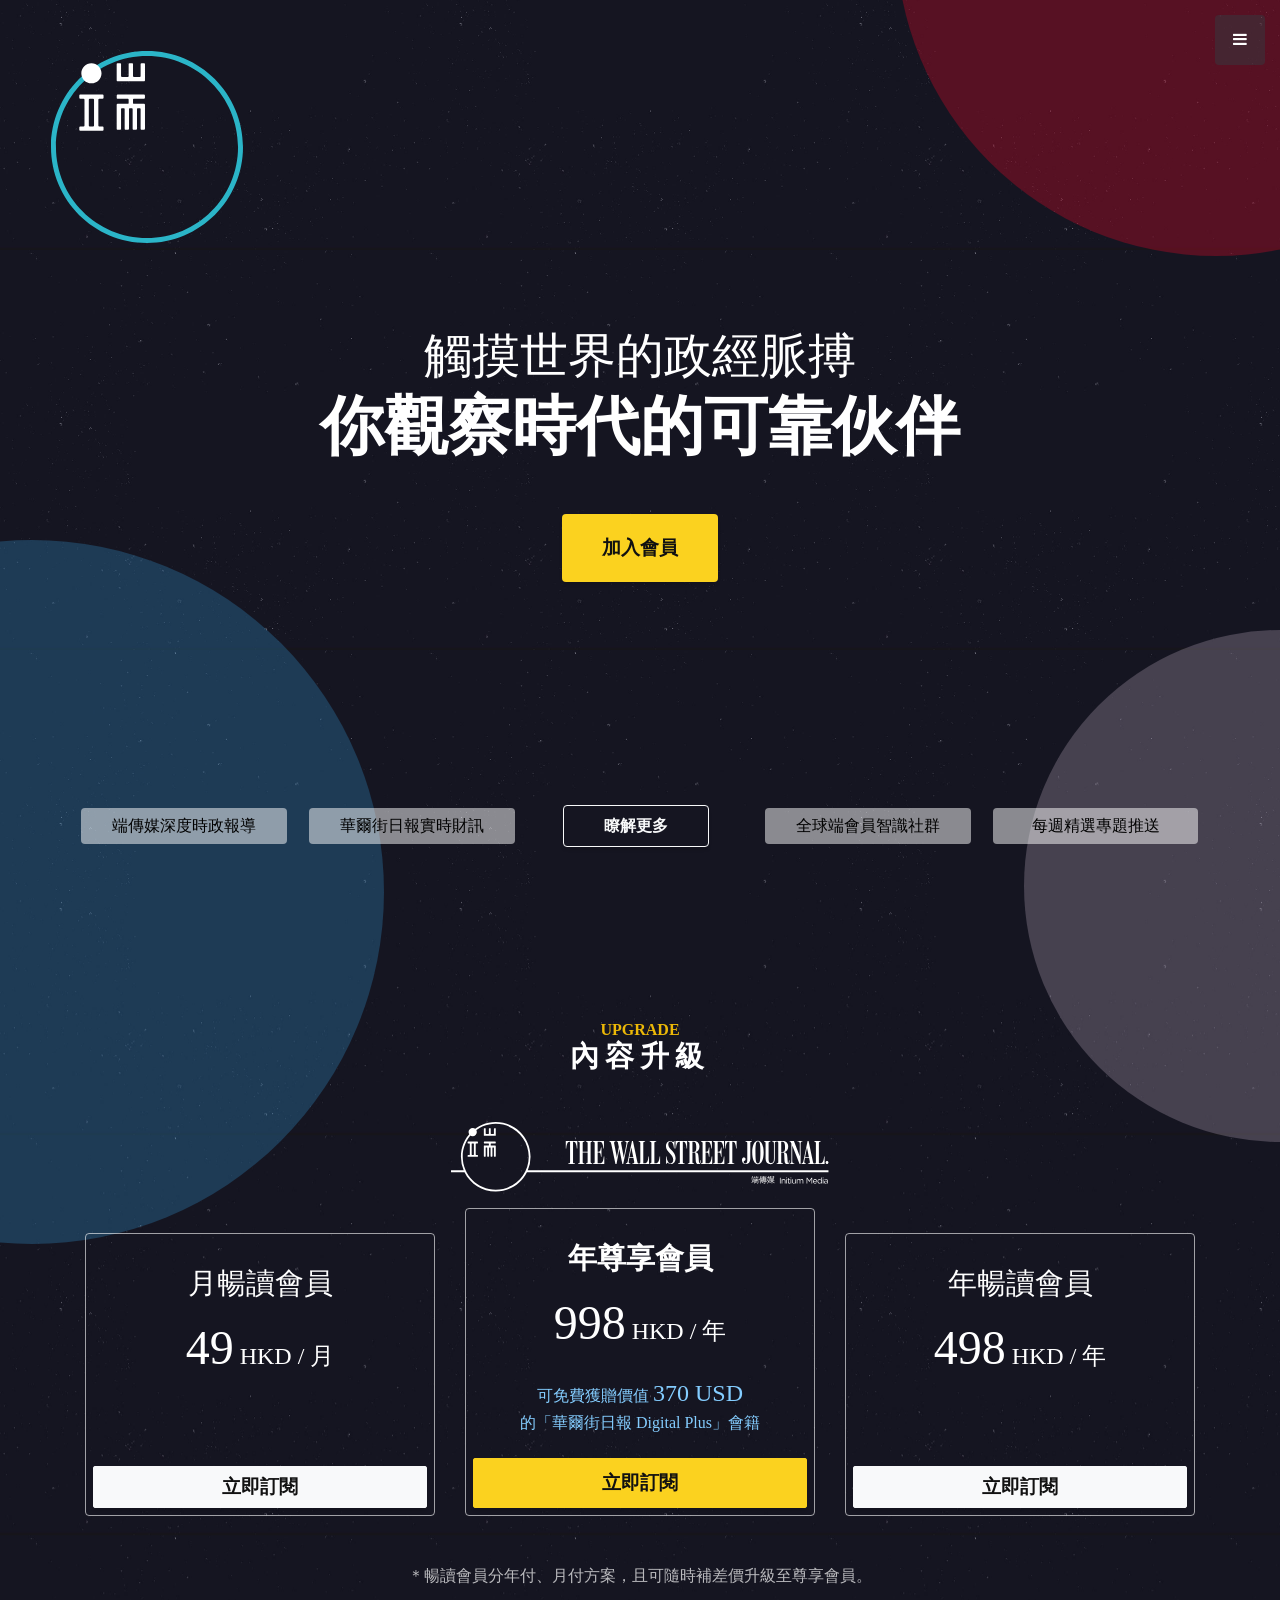
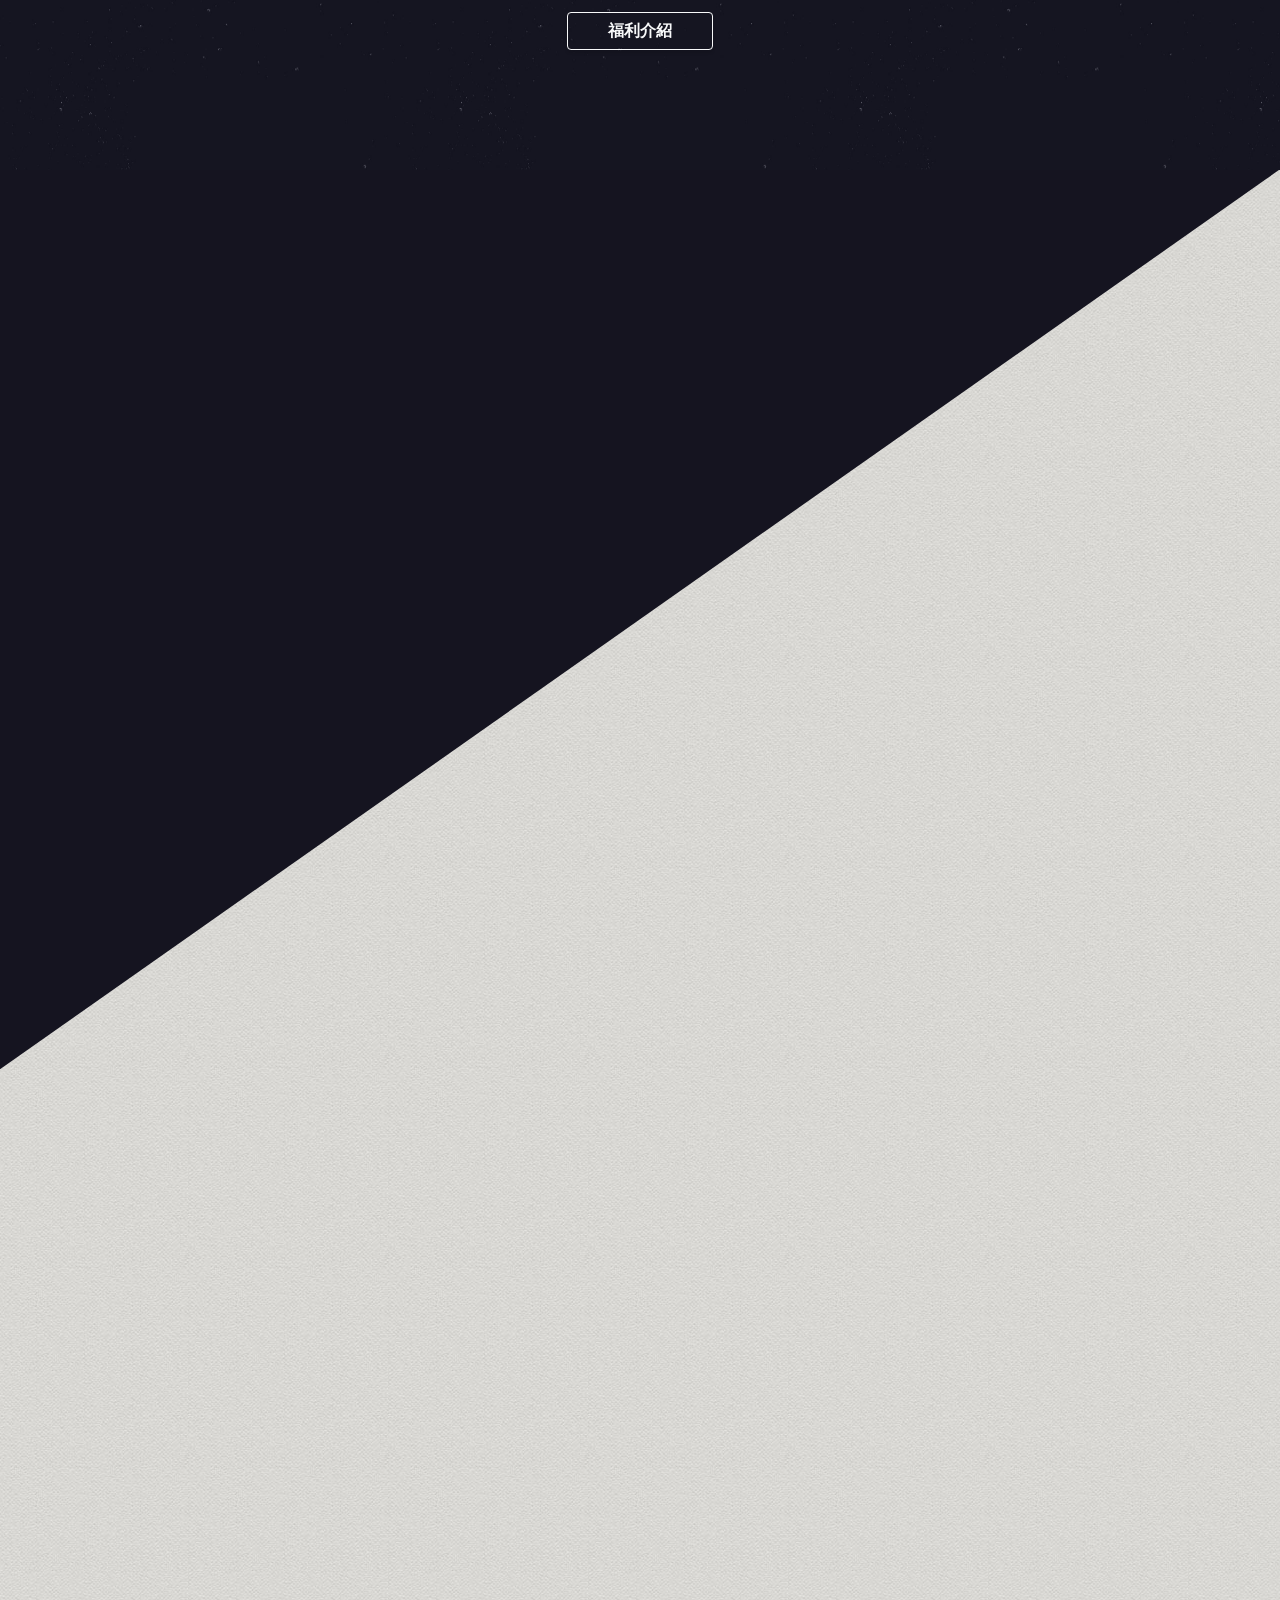
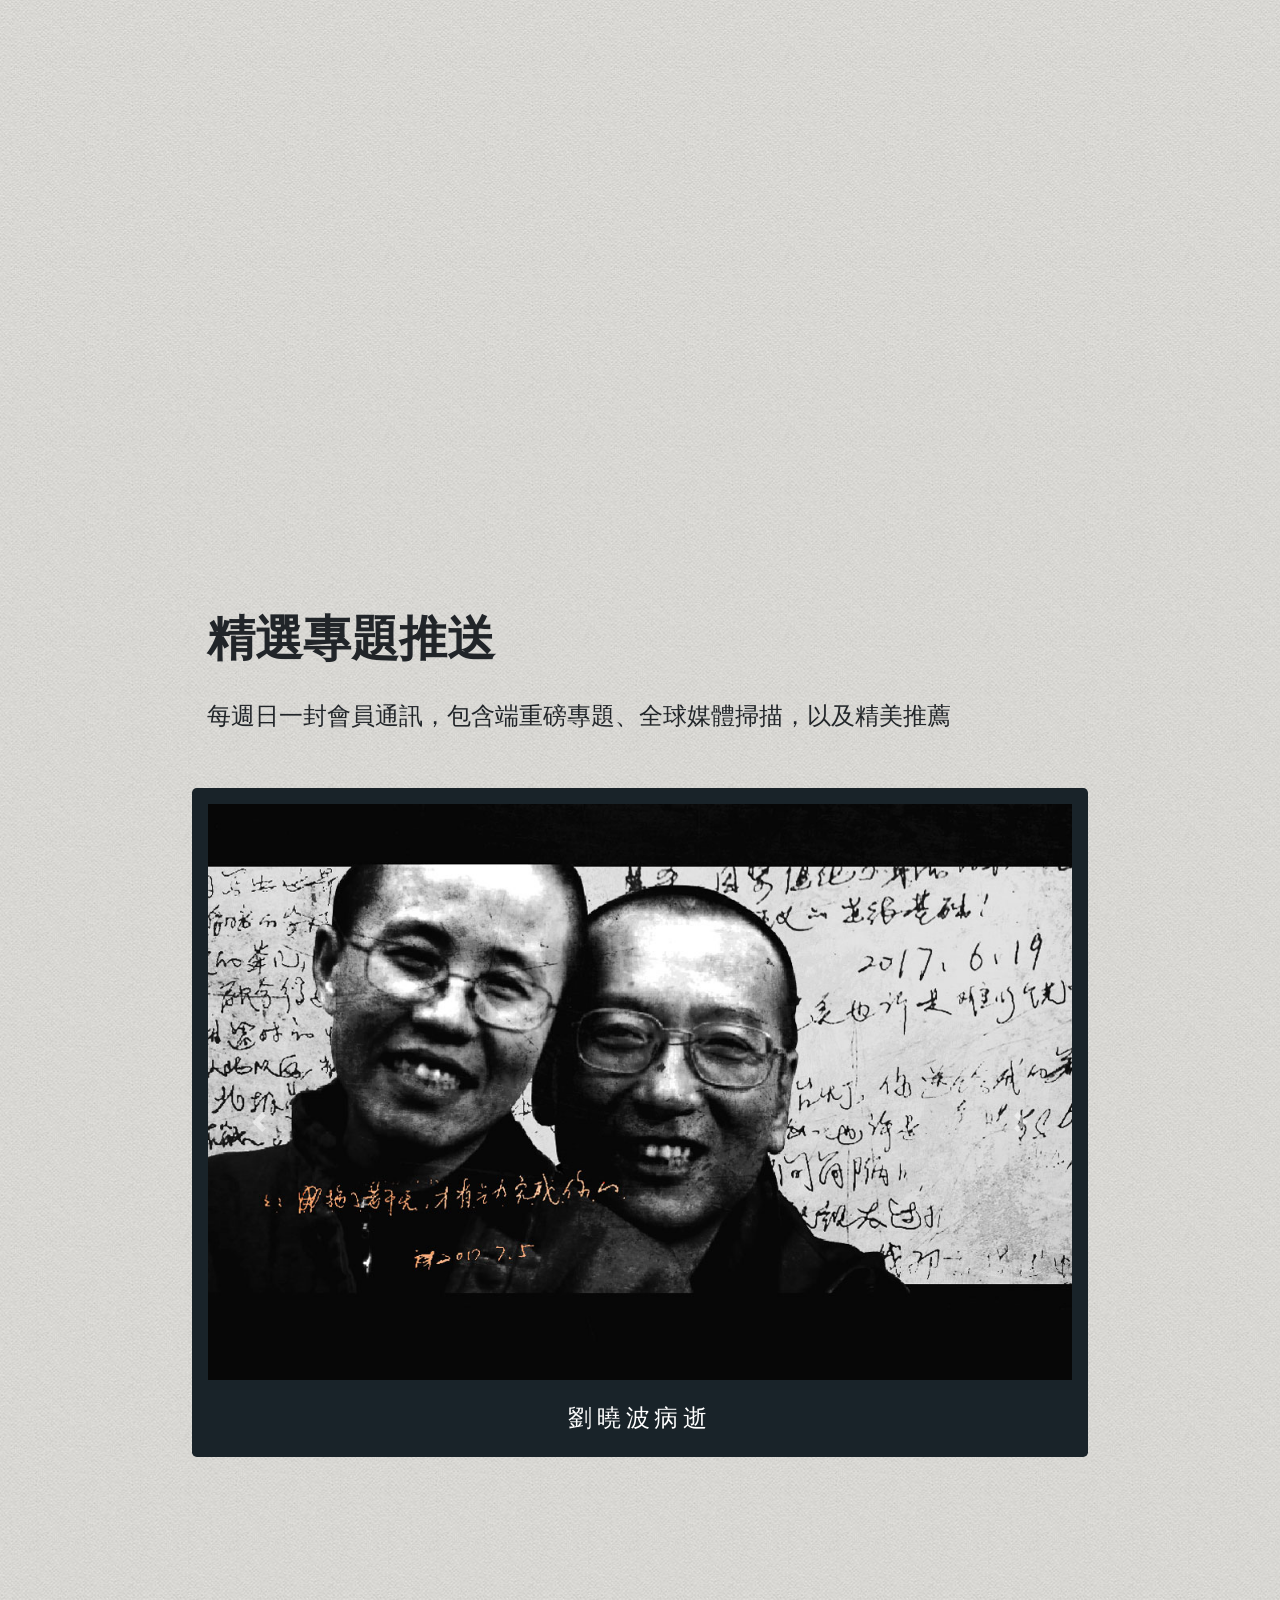
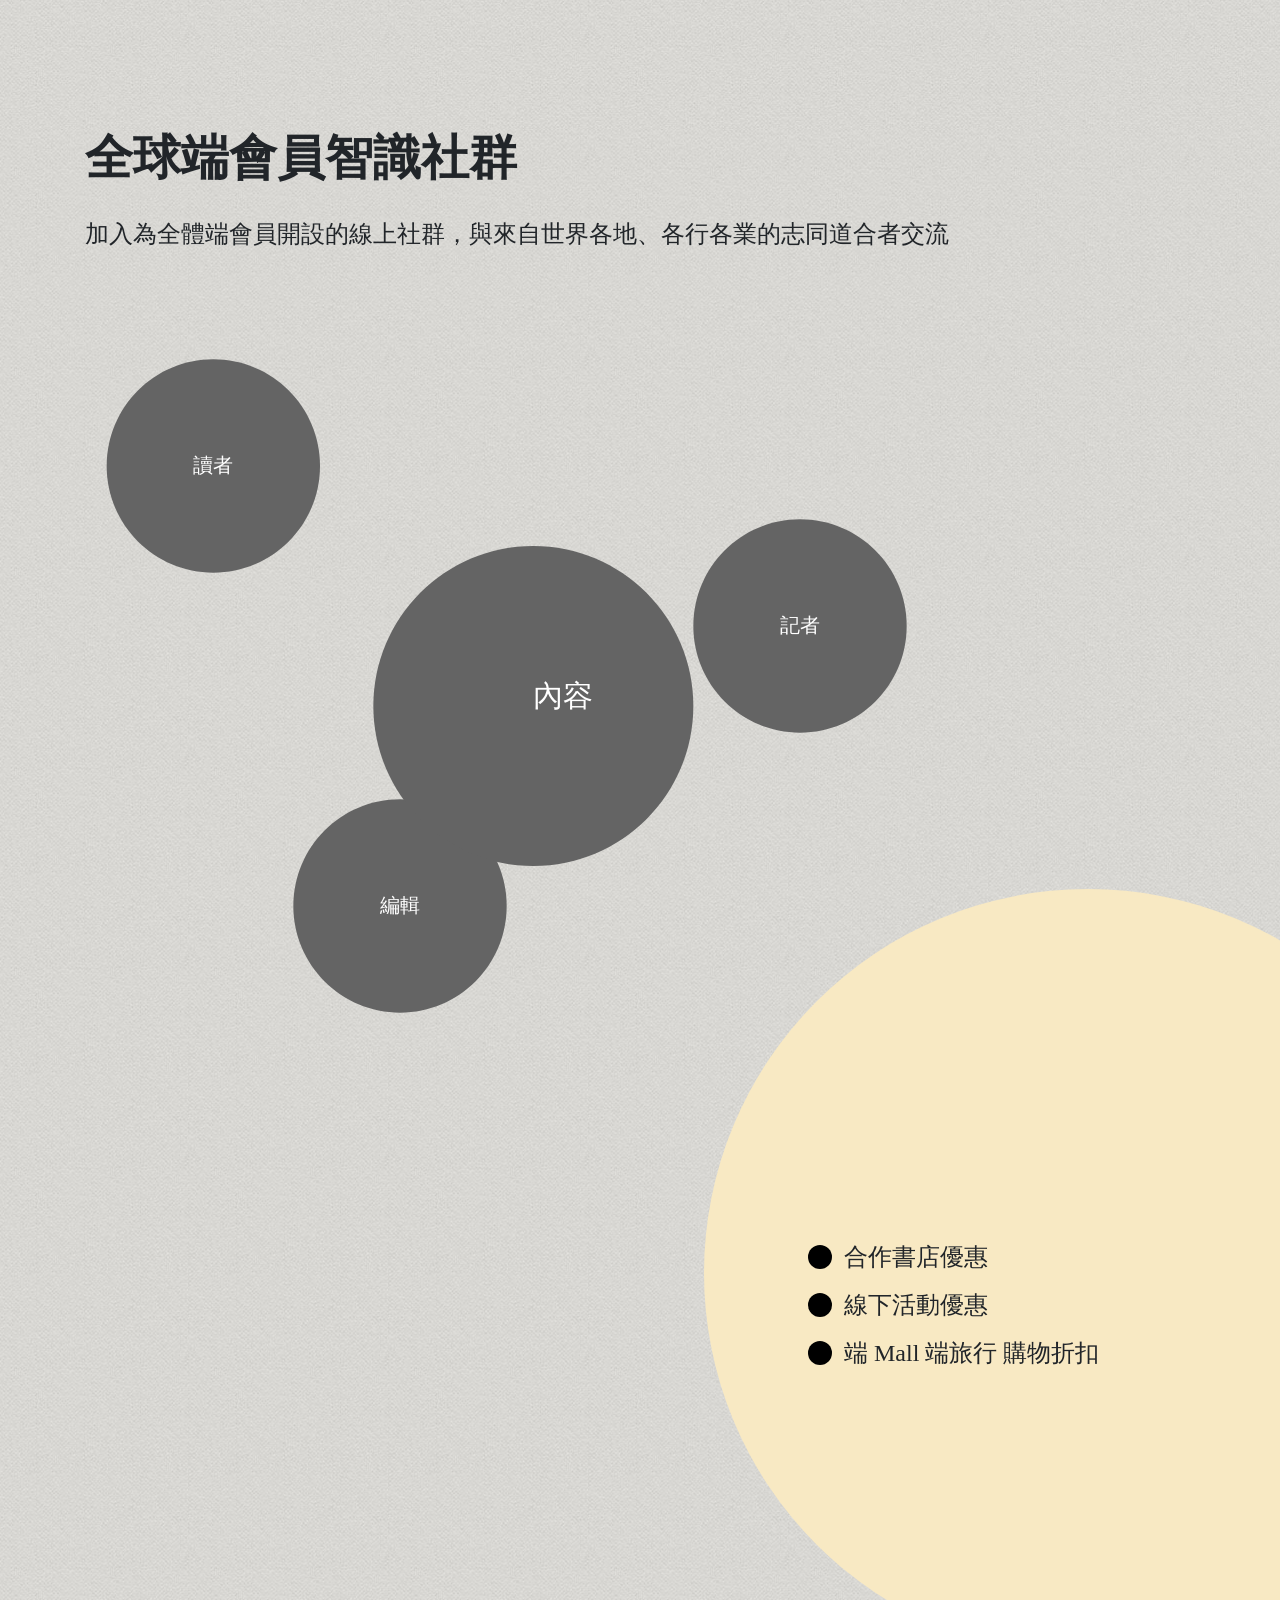
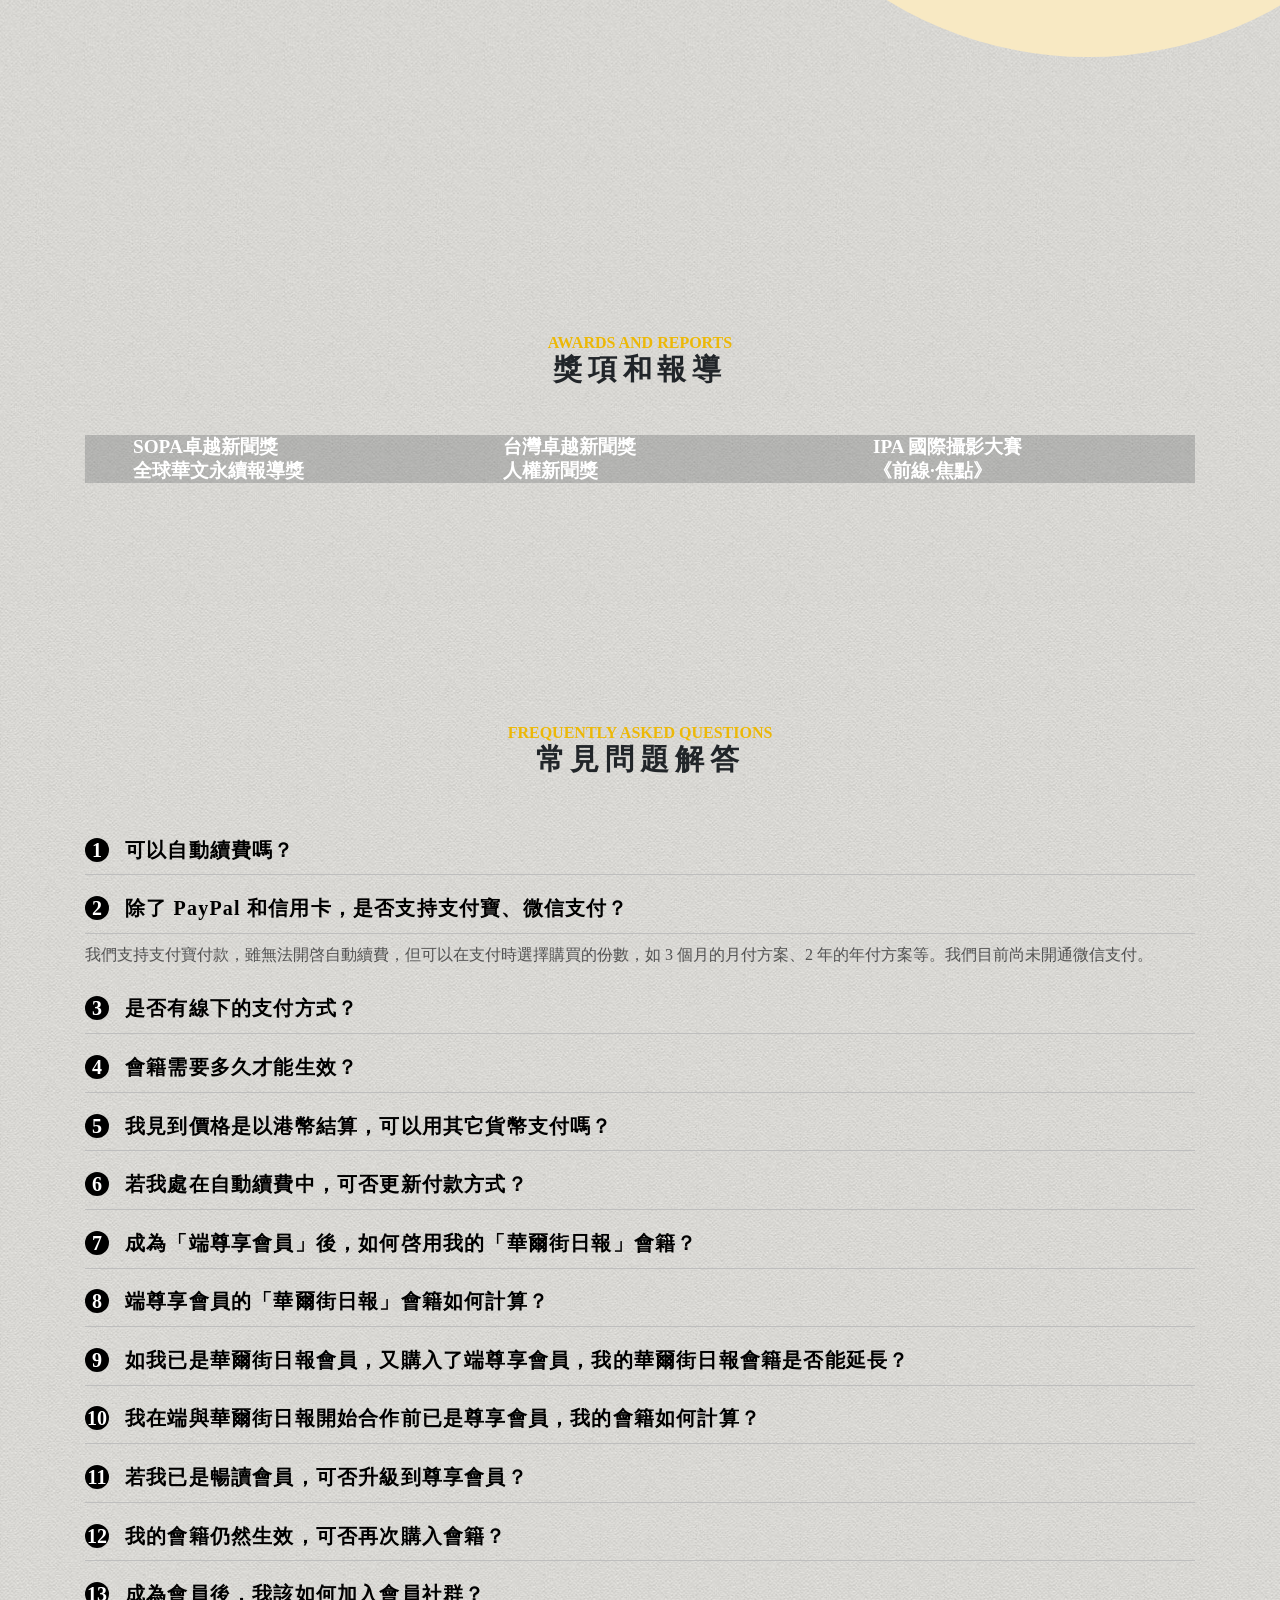
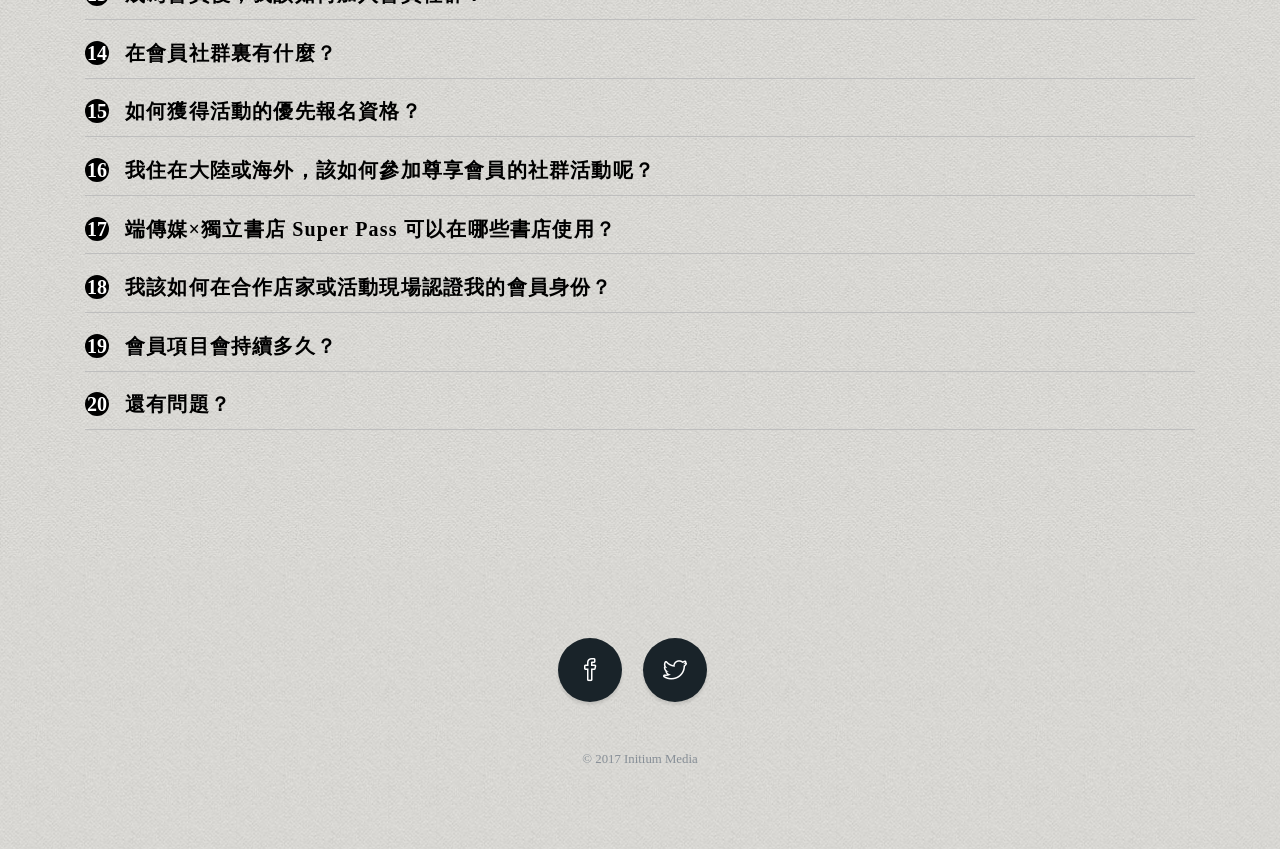
==== commit dcfd433c: "change text" ====
--- a/index.html
+++ b/index.html
@@ -159,4 +159,4 @@
             angle: radians * 180 / Math.PI,
             length: length
           });
-        }</script></head><body><body id="page-top"><a class="menu-toggle rounded" href="#"><i class="fa fa-bars"></i></a><nav id="sidebar-wrapper"><ul class="sidebar-nav"><li class="sidebar-brand"><a class="js-scroll-trigger" href="#page-top"></a></li><li class="sidebar-nav-item"><a class="js-scroll-trigger" href="#page-top">首頁</a></li><li class="sidebar-nav-item"><a class="js-scroll-trigger" href="#product">訂閱</a></li><li class="sidebar-nav-item"><a class="js-scroll-trigger" href="#about">關於端</a></li><li class="sidebar-nav-item"><a class="js-scroll-trigger" href="#portfolio">獎項</a></li><li class="sidebar-nav-item"><a class="js-scroll-trigger" href="#faq">常見問題</a></li></ul></nav><div class="bg-container"><header class="masthead d-flex text-white"><div class="overlay" id="red"></div><div class="overlay" id="grey"></div><div class="overlay" id="blue"></div><div class="container text-center my-auto main-content"><h2 class="mb-1">觸摸世界的政經脈搏</h2><h1 class="mb-5">你觀察時代的可靠伙伴</h1><a class="btn btn-light btn-xl js-scroll-trigger text-large" href="#product">加入會員</a><div class="footer"><div class="container"><div class="row text-thin row-padding text-container"><div class="text-item text-item-center show-in-mobile"><a class="btn btn-md btn-outline-light js-scroll-trigger" href="#about">了解更多</a></div><a class="text-item text-faded js-scroll-trigger" href="#portfolio">端傳媒深度<br class="show-in-tablet hide-in-mobile">時政報導 </a><a class="text-item text-faded js-scroll-trigger" href="#about">華爾街日報<br class="show-in-tablet hide-in-mobile">實時財訊</a><div class="text-item text-item-center hide-in-mobile"><a class="btn btn-md btn-outline-light js-scroll-trigger" href="#about">瞭解更多</a></div><a class="text-item text-faded js-scroll-trigger" href="#relationship">全球端會員<br class="show-in-tablet hide-in-mobile">智識社群 </a><a class="text-item text-faded js-scroll-trigger" href="#newsletter">每週精選<br class="show-in-tablet hide-in-mobile">專題推送</a></div></div></div></div><div id="logo"><a href="https://theinitium.com/" aria-label="端傳媒 Initium Media" target="_blank"><img class="icon_initium" src="images/i-logo.svg"></a></div></header><section class="content-section text-white text-center" id="product"><div class="container"><div class="content-section-heading"><h3 class="text-secondary mb-0">UPGRADE</h3><h2 class="mb-5">內容升級</h2></div><img id="cologo" class="mb-3" src="images/co-logo-white.svg"><div class="card-deck"><div class="card bg-transparent border-light" id="blockA"><div class="card-body"><h4 class="card-title text-thin">月暢讀會員</h4><p class="card-text"><span class="highlight">49</span> HKD / 月</p><a href="https://theinitium.com/subscription/checkout/basic_monthly" target="_blank" class="btn btn-light btn-full">立即訂閱</a></div></div><div class="card bg-transparent border-light focus" id="blockB"><div class="card-body"><h4 class="card-title">年尊享會員</h4><p class="card-text"><span class="highlight">998</span> HKD / 年</p><p class="text-blue">可免費獲贈價值 <span class="highlight">370 USD</span><br>的「華爾街日報 Digital Plus」會籍</p><a href="https://theinitium.com/subscription/checkout/premium_yearly_original" target="_blank" class="btn btn-light btn-full">立即訂閱</a></div></div><div class="card bg-transparent border-light" id="blockC"><div class="card-body"><h4 class="card-title text-thin">年暢讀會員</h4><p class="card-text"><span class="highlight">498</span> HKD / 年</p><a href="https://theinitium.com/subscription/checkout/basic_yearly_original" target="_blank" class="btn btn-light btn-full">立即訂閱</a></div></div></div><p class="mt-5 mb-4 text-faded" id="product-explain">＊暢讀會員分年付、月付方案，且可隨時補差價升級至尊享會員。</p><a class="btn btn-md btn-outline-light js-scroll-trigger" href="#about">福利介紹</a></div></section></div><section id="about"><div class="clipboard"><div class="content-section-text"><h3 class="text-title"><span class="light">華語深度報導</span><br>+ 國際財經資訊</h3><h2 class="mb-5 mt-4">尊享會員可暢讀端傳媒深度報導、並獲得「華爾街日報 Digital Plus」會籍，閱讀全語種所有線上付費內容（原價 370 美金／年）</h2></div></div></section><section id="newsletter"><div class="content-section-text container"><h3 class="text-title">精選專題推送</h3><h2 class="mb-5 mt-4">每週日一封會員通訊，包含端重磅專題、全球媒體掃描，以及精美推薦</h2></div><div id="carouselControls" class="carousel slide jumbotron container" data-ride="carousel"><div class="carousel-inner"><div class="carousel-item active"><img class="d-block w-100" src="images/newsletter0.jpg" alt="First slide"><h5>劉曉波病逝</h5></div><div class="carousel-item"><img class="d-block w-100" src="images/newsletter2.jpg" alt="Second slide"><h5>揭開紅幕</h5></div><div class="carousel-item"><img class="d-block w-100" src="images/newsletter7.jpg" alt="Third slide"><h5>北京切除</h5></div><div class="carousel-item"><img class="d-block w-100" src="images/newsletter4.jpg" alt="Forth slide"><h5>澳門風災</h5></div><div class="carousel-item"><img class="d-block w-100" src="images/newsletter6.jpg" alt="Fifth slide"><h5>香港回歸20週年</h5></div><div class="carousel-item"><img class="d-block w-100" src="images/newsletter10.jpg" alt="Fifth slide"><h5>公民黑客</h5></div><div class="carousel-item"><img class="d-block w-100" src="images/newsletter1.jpg" alt="Fifth slide"><h5>金門賭場公投</h5></div><div class="carousel-item"><img class="d-block w-100" src="images/newsletter9.jpg" alt="Fifth slide"><h5>加泰隆尼亞獨立</h5></div></div><a class="carousel-control-prev" href="#carouselControls" role="button" data-slide="prev"><span class="carousel-control-prev-icon" aria-hidden="true"></span> <span class="sr-only">Previous</span> </a><a class="carousel-control-next" href="#carouselControls" role="button" data-slide="next"><span class="carousel-control-next-icon" aria-hidden="true"></span> <span class="sr-only">Next</span></a></div></section><section id="relationship"><div class="content-section-text container"><h3 class="text-title">全球端會員智識社群</h3><h2 class="mb-5 mt-4">加入為全體端會員開設的線上社群，與來自世界各地、各行各業的志同道合者交流</h2></div><canvas id="canvas" width="800" height="600" resize></canvas><div id="benefit"><div class="content-section-text"><h2 class="mb-5 mt-4"><ul><li>合作書店優惠</li><li>線下活動優惠</li><li>端 Mall 端旅行 購物折扣</li></ul></h2></div></div></section><section class="content-section" id="portfolio"><div class="container"><div class="content-section-heading text-center"><h3 class="text-secondary mb-0">AWARDS AND REPORTS</h3><h2 class="mb-5">獎項和報導</h2></div><div class="row no-gutters"><div class="col-lg-4 col-sm-6"><a class="portfolio-item" href="https://theinitium.com/article/20170615-sopa/" target="_blank"><span class="caption"><span class="caption-content"><h2>SOPA卓越新聞獎</h2><p class="mb-0">2017年六項大獎</p><p class="mb-0">2016年兩項大獎</p></span></span><img class="img-fluid" src="https://d32kak7w9u5ewj.cloudfront.net/media/bde7863b0dd4451aab74c57145c7d649.jpg?imageView2/1/w/1080/h/720/format/jpg" alt=""></a></div><div class="col-lg-4 col-sm-6"><a class="portfolio-item" href="https://theinitium.com/article/20161118-taiwan-excellence-news/" target="_blank"><span class="caption"><span class="caption-content"><h2>台灣卓越新聞獎</h2><p class="mb-0">國際新聞報導獎</p></span></span><img class="img-fluid" src="https://d32kak7w9u5ewj.cloudfront.net/media/c58b78e2d8fd41fe9ea606fd6da332ea.jpg?imageView2/1/w/1080/h/720/format/jpg" alt=""></a></div><div class="col-lg-4 col-sm-6"><a class="portfolio-item" target="_blank" href="https://theinitium.com/article/20171012-ipa-international-awards/"><span class="caption"><span class="caption-content"><h2>IPA 國際攝影大賽</h2><p class="mb-0">「人物類：生活方式」組別第二名</p></span></span><img class="img-fluid" src="https://d32kak7w9u5ewj.cloudfront.net/static/img/portfolio/20171012-ipa-international-awards.jpg" alt=""></a></div><div class="col-lg-4 col-sm-6"><a class="portfolio-item" href="https://theinitium.com/article/20170917-newsaward/" target="_blank"><span class="caption"><span class="caption-content"><h2>全球華文永續報導獎</h2><p class="mb-0">專業組首獎</p></span></span><img class="img-fluid" src="https://d32kak7w9u5ewj.cloudfront.net/media/image/2016/08/17f38fa5aa8e47f8815deb55cc58eb24.jpg" alt=""></a></div><div class="col-lg-4 col-sm-6"><a class="portfolio-item" href="https://theinitium.com/article/20170513-initiumnews-2017-human-rights-press-awards/" target="_blank"><span class="caption"><span class="caption-content"><h2>人權新聞獎</h2><p class="mb-0">2017年三項大獎</p><p class="mb-0">2015年五項大獎</p></span></span><img class="img-fluid" src="https://d32kak7w9u5ewj.cloudfront.net/media/image/2016/05/10d81fac419e496992f7a9031f1f44e0.jpg?imageView2/1/w/1080/h/720/format/jpg" alt=""></a></div><div class="col-lg-4 col-sm-6"><a class="portfolio-item" href="https://theinitium.com/article/20170319-photo-hkppa/" target="_blank"><span class="caption"><span class="caption-content"><h2>《前線·焦點》</h2><p class="mb-0">2016年三項大獎</p><p class="mb-0">2015年五項大獎</p></span></span><img class="img-fluid" src="https://d32kak7w9u5ewj.cloudfront.net/media/image/2017/03/8178c38f4f7244cdadee13a8a69fa50c.JPG?imageView2/1/w/1080/h/720/format/jpg" alt=""></a></div></div></div></section><section class="content-section" id="qa"><div class="content-section-heading text-center"><h3 class="text-secondary mb-0">FREQUENTLY ASKED QUESTIONS</h3><h2 class="mb-5">常見問題解答</h2></div><div class="panel-group container" id="faq" role="tablist" aria-multiselectable="true"><div class="panel panel-default"><div class="panel-heading" role="tab"><h5 class="panel-title"><span>1</span> <a data-toggle="collapse" class="collapsed qaEvent" gtm-name="q01" data-parent="#faq" href="#collapse01">除了 PayPal 和信用卡，是否支持支付寶、微信支付？</a></h5></div><div id="collapse01" class="panel-collapse collapse show"><div class="panel-body"><p>我們支持支付寶付款。在<a class="link" target="_blank" href="https://theinitium.com/subscription/offers/">選定會員方案</a>後，您可以選擇「支付寶」並會跳轉到「端 Mall」，成功支付後，您會收到<購買確認信>，以及<會籍生效通知>。我們目前尚未開通微信支付。</會籍生效通知></購買確認信></p></div></div></div><div class="panel panel-default"><div class="panel-heading"><h5 class="panel-title"><span>2</span> <a data-toggle="collapse" class="collapsed qaEvent" gtm-name="q02" data-parent="#faq" href="#collapse02">是否有線下的支付方式？</a></h5></div><div id="collapse02" class="panel-collapse collapse"><div class="panel-body"><p>身在香港或台灣的讀者，可選擇以匯款、支票的方式付費，亦可親臨我們的辦公室以現金購買。請將有效的支票、匯款單據，連同填妥的<訂閱表格>一併寄給我們即可。訂閱表格和辦公室地址，請聯繫 membership@theinitium.com 獲取。</訂閱表格></p></div></div></div><div class="panel panel-default"><div class="panel-heading"><h5 class="panel-title"><span>3</span> <a data-toggle="collapse" class="collapsed qaEvent" gtm-name="q03" data-parent="#faq" href="#collapse03">我見到價格是以港幣結算，可以用其它貨幣支付嗎？</a></h5></div><div id="collapse03" class="panel-collapse collapse"><div class="panel-body"><p>可以，任何線上支付方式都會自動換算為您的所在地貨幣，而對於線下支付，<訂閱表格>中分別列明了港幣和台幣的價格。</訂閱表格></p></div></div></div><div class="panel panel-default"><div class="panel-heading"><h5 class="panel-title"><span>4</span> <a data-toggle="collapse" class="collapsed qaEvent" gtm-name="q04" data-parent="#faq" href="#collapse04">可以自動續費嗎？</a></h5></div><div id="collapse04" class="panel-collapse collapse"><div class="panel-body"><p>循主站加入的會員，購買的同時會開啓自動續費，在會籍到期時根據所參與的方案自動扣款，並延續會籍。您可以到網頁版的「個人中心 - 付費管理」中管理續費狀態。非主站購買的會員，無法自動續費，需重新下單。</p></div></div></div><div class="panel panel-default"><div class="panel-heading"><h5 class="panel-title"><span>5</span> <a data-toggle="collapse" class="collapsed qaEvent" gtm-name="q05" data-parent="#faq" href="#collapse05">若我處在自動續費中，可否更新付款方式？</a></h5></div><div id="collapse05" class="panel-collapse collapse"><div class="panel-body"><p>可以。在網頁版的「個人中心 - 付費管理」中，您可以選擇「更新付款方式」。支付信息成功更新後，您的下一次續費將以新的付款方式支付。</p></div></div></div><div class="panel panel-default"><div class="panel-heading"><h5 class="panel-title"><span>6</span> <a data-toggle="collapse" class="collapsed qaEvent" gtm-name="q06" data-parent="#faq" href="#collapse06">成為「端尊享會員」後，如何啓用我的「華爾街日報」會籍？</a></h5></div><div id="collapse06" class="panel-collapse collapse"><div class="panel-body"><p>會籍生效時，您會收到一封由端寄出的<會籍生效通知>，點擊信中的「領取華爾街日報會籍」鏈接後，「華爾街日報」會直接發送含有啟動鏈接的電郵到您的郵箱。按該郵件中的指引即可開通華爾街日報會籍。若您錯過了郵件，亦可直接在網頁版「用戶中心 - 付費管理」中點擊「領取華爾街日報會籍」，進入上述流程。</會籍生效通知></p></div></div></div><div class="panel panel-default"><div class="panel-heading"><h5 class="panel-title"><span>7</span> <a data-toggle="collapse" class="collapsed qaEvent" gtm-name="q07" data-parent="#faq" href="#collapse07">端尊享會員的「華爾街日報」會籍如何計算？</a></h5></div><div id="collapse07" class="panel-collapse collapse"><div class="panel-body"><p>您所獲贈的「華爾街日報會籍」與您的「端尊享會員會籍」同步，例如，您於 1 月 1 日成為一年期的端尊享會員，在此後的會期內無論您何時開通華爾街日報會籍，您暢讀端與華爾街日報兩份媒體的權限，都會於次年 1 月 1 日同時結束。</p></div></div></div><div class="panel panel-default"><div class="panel-heading"><h5 class="panel-title"><span>8</span> <a data-toggle="collapse" class="collapsed qaEvent" gtm-name="q08" data-parent="#faq" href="#collapse08">如我已是華爾街日報會員，又購入了端尊享會員，我的華爾街日報會籍是否能延長？</a></h5></div><div id="collapse08" class="panel-collapse collapse"><div class="panel-body"><p>不能。您獲贈的「華爾街日報會籍」將與您所購買的「端尊享會員會籍」同步，無法轉移至別的賬戶，若您已是「華爾街日報」會員，建議您購買「暢讀會員」。</p></div></div></div><div class="panel panel-default"><div class="panel-heading"><h5 class="panel-title"><span>9</span> <a data-toggle="collapse" class="collapsed qaEvent" gtm-name="q09" data-parent="#faq" href="#collapse09">我在端與華爾街日報開始合作前已是尊享會員，我的會籍如何計算？</a></h5></div><div id="collapse09" class="panel-collapse collapse"><div class="panel-body"><p>上述計算方法依然適用，從 2017 年 12 月起，您亦可以獲得「華爾街日報會籍」，並持續至「端尊享會員會籍」結束日。詳細領取及使用方法，請參見我們發送給您的郵件。</p></div></div></div><div class="panel panel-default"><div class="panel-heading"><h5 class="panel-title"><span>10</span> <a data-toggle="collapse" class="collapsed qaEvent" gtm-name="q10" data-parent="#faq" href="#collapse10">若我已是暢讀會員，可否升級現有方案？</a></h5></div><div id="collapse10" class="panel-collapse collapse"><div class="panel-body"><p>無論您是月付、還是年付的暢讀會員，只要您的暢讀會籍仍未到期，就可以補差價成為尊享會員。請留意，您新獲得的方案是以升級日為起點的完整會籍，而非將會籍中剩餘的天數升級。差價計算公式如下：</p><p class="form">＊ 差價 = 一年「端尊享會員會籍」的時價 - 您剩餘「端暢讀會員會籍」的對應價值</p><p>若您的賬戶中曾有任何贈閱方案（含試閱、免費會籍等），請聯繫 <a class="link" target="_blank" href="mailto:membership@theinitium.com">membership@theinitium.com</a> 進行升級。</p></div></div></div><div class="panel panel-default"><div class="panel-heading"><h5 class="panel-title"><span>11</span> <a data-toggle="collapse" class="collapsed qaEvent" gtm-name="q11" data-parent="#faq" href="#collapse11">若我已是會員，可否再次購入會籍？</a></h5></div><div id="collapse11" class="panel-collapse collapse"><div class="panel-body"><p>可以，您可於任何時間再次購入會籍。但請留意，除非您從始至終都使用「端 Mall」進行購買，否則您新購買的會籍將會覆蓋（取代）既有的會籍，舊會籍將會於新會籍生效時立即失效，所以我們強烈建議您不要如此做。</p></div></div></div><div class="panel panel-default"><div class="panel-heading"><h5 class="panel-title"><span>12</span> <a data-toggle="collapse" class="collapsed qaEvent" gtm-name="q12" data-parent="#faq" href="#collapse12">成功購買「端會員」後會發生什麼？</a></h5></div><div id="collapse12" class="panel-collapse collapse"><div class="panel-body"><p>線上支付成功後，您的會籍會立即生效；若您線下支付，會籍會於款項收悉的 1-2 個工作日內（不包括香港的法定假期）生效。生效同時，您會收到<會籍生效通知>，登入後可在「個人中心」頁面見到會員標識（金色星星），即可暢讀全站內容。</會籍生效通知></p></div></div></div><div class="panel panel-default"><div class="panel-heading"><h5 class="panel-title"><span>13</span> <a data-toggle="collapse" class="collapsed qaEvent" gtm-name="q13" data-parent="#faq" href="#collapse13">成為會員後，我該如何加入會員社群？</a></h5></div><div id="collapse13" class="panel-collapse collapse"><div class="panel-body"><p>加入會員後，我們會聯絡您，邀請您加入我們的 Facebook 社群。尊享會員可以額外加入專屬的精品小群，以及線上興趣小組。</p></div></div></div><div class="panel panel-default"><div class="panel-heading"><h5 class="panel-title"><span>14</span> <a data-toggle="collapse" class="collapsed qaEvent" gtm-name="q14" data-parent="#faq" href="#collapse14">在會員社群裏有什麼？</a></h5></div><div id="collapse14" class="panel-collapse collapse"><div class="panel-body"><p>可以在「端會員」社群裏發帖、跟其他會員交流，參與線上直播或互動。端傳媒的編輯、撰稿人們也將不定期進入社群，跟大家交流；</p><p>有任何建議、疑問，都可以在社群中留言，我們會一一回覆。</p></div></div></div><div class="panel panel-default"><div class="panel-heading"><h5 class="panel-title"><span>15</span> <a data-toggle="collapse" class="collapsed qaEvent" gtm-name="q15" data-parent="#faq" href="#collapse15">如何獲得活動的優先報名資格？</a></h5></div><div id="collapse15" class="panel-collapse collapse"><div class="panel-body"><p>當我們舉辦活動，會不定期通過郵件和社群向會員發送活動訊息和參與方式。</p></div></div></div><div class="panel panel-default"><div class="panel-heading"><h5 class="panel-title"><span>16</span> <a data-toggle="collapse" class="collapsed qaEvent" gtm-name="q16" data-parent="#faq" href="#collapse16">我住在大陸或海外，該如何參加尊享會員的社群活動呢？</a></h5></div><div id="collapse16" class="panel-collapse collapse"><div class="panel-body"><p>我們的辦公室設在香港、台灣，所以目前舉辦的線下活動或聚會，會以兩地為主。但我們會盡力為活動安排視頻直播，並且歡迎全球各地的會員通過網路連入，一起參與。</p></div></div></div><div class="panel panel-default"><div class="panel-heading"><h5 class="panel-title"><span>17</span> <a data-toggle="collapse" class="collapsed qaEvent" gtm-name="q17" data-parent="#faq" href="#collapse17">端傳媒×獨立書店 Super Pass 可以在哪些書店使用？</a></h5></div><div id="collapse17" class="panel-collapse collapse"><div class="panel-body"><p>書店清單和優惠細則在<a class="link" href="https://theinitium.com/article/membership-bookstore-list/" target="_black">這裏</a>（不斷增長中……），若您是店家，歡迎來函與我們洽談合作事宜：membership@theinitium.com。</p></div></div></div><div class="panel panel-default"><div class="panel-heading"><h5 class="panel-title"><span>18</span> <a data-toggle="collapse" class="collapsed qaEvent" gtm-name="q18" data-parent="#faq" href="#collapse18">我該如何在合作店家或活動現場認證我的會員身份？</a></h5></div><div id="collapse18" class="panel-collapse collapse"><div class="panel-body"><p>出示電子會員身份識別，即網站和 App 的個人中心頁面中的金色星標。</p></div></div></div><div class="panel panel-default"><div class="panel-heading"><h5 class="panel-title"><span>19</span> <a data-toggle="collapse" class="collapsed qaEvent" gtm-name="q19" data-parent="#faq" href="#collapse19">會員項目會持續多久？</a></h5></div><div id="collapse19" class="panel-collapse collapse"><div class="panel-body"><p>如無重大變故，我們的會員項目將一直持續。當本項目因故無法進行時，本公司保有修改、變更或暫停本項目的權利。如有未盡事宜，悉依本公司相關規定或解釋辦理，並得隨時補充公告之。詳盡的「服務協議」和「付費會員銷售條款」請點擊<a class="link" href="https://theinitium.com/misc/agreement/" target="_black">這裏</a>。</p></div></div></div><div class="panel panel-default"><div class="panel-heading"><h5 class="panel-title"><span>20</span> <a data-toggle="collapse" class="collapsed qaEvent" gtm-name="q20" data-parent="#faq" href="#collapse20">還有問題？</a></h5></div><div id="collapse20" class="panel-collapse collapse"><div class="panel-body"><p>歡迎聯繫我們：<a class="link" target="_blank" href="mailto:membership@theinitium.com">membership@theinitium.com</a></p><p>或加我們的客服號「迷你端（Minitium）為好友：</p><p>Facebook：<a class="link" href="https://www.facebook.com/minitiummeow" target="_black">https://www.facebook.com/minitiummeow</a></p><p>微信：minitium</p></div></div></div></div></section><footer class="footer text-center"><div class="container"><ul class="list-inline mb-5"><li class="list-inline-item"><a class="social-link rounded-circle text-white mr-3" href="https://www.facebook.com/sharer.php?s=100&amp;u=https://membership.theinitium.com/" onclick='return window.open(this.href,"","menubar=no,toolbar=no,resizable=yes,scrollbars=no,height=368,width=600"),!1' title="分享到 facebook"><i class="icon-social-facebook"></i></a></li><li class="list-inline-item"><a class="social-link rounded-circle text-white mr-3" href="https://twitter.com/share?url=https://membership.theinitium.com/&amp;text=成為端尊享會員，端傳媒深度時政報道和華爾街日報全球實時財訊，一次全掌握。&amp;via=initiumnews" onclick='return window.open(this.href,"","menubar=no,toolbar=no,resizable=yes,scrollbars=no,height=400,width=600"),!1' title="分享到 twitter"><i class="icon-social-twitter"></i></a></li></ul><p class="text-muted small mb-0">&copy; 2017 Initium Media</p></div></footer><a class="btn-subscription rounded" href="https://theinitium.com/subscription/checkout/premium_yearly_original" target="_blank">加入<br>會員</a><script>!function(e,a,t,n,g,c){e.GoogleAnalyticsObject="ga",e.ga||(e.ga=function(){(e.ga.q=e.ga.q||[]).push(arguments)}),e.ga.l=+new Date,g=a.createElement("script"),c=a.getElementsByTagName("script")[0],g.src="https://www.google-analytics.com/analytics.js",c.parentNode.insertBefore(g,c)}(window,document),ga("create","UA-65642613-10"),ga("send","pageview")</script><script src="scripts/vendor.js"></script><script src="scripts/plugins.js"></script><script src="scripts/main.js"></script></body></body></html>+        }</script></head><body><body id="page-top"><a class="menu-toggle rounded" href="#"><i class="fa fa-bars"></i></a><nav id="sidebar-wrapper"><ul class="sidebar-nav"><li class="sidebar-brand"><a class="js-scroll-trigger" href="#page-top"></a></li><li class="sidebar-nav-item"><a class="js-scroll-trigger" href="#page-top">首頁</a></li><li class="sidebar-nav-item"><a class="js-scroll-trigger" href="#product">訂閱</a></li><li class="sidebar-nav-item"><a class="js-scroll-trigger" href="#about">關於端</a></li><li class="sidebar-nav-item"><a class="js-scroll-trigger" href="#portfolio">獎項</a></li><li class="sidebar-nav-item"><a class="js-scroll-trigger" href="#faq">常見問題</a></li></ul></nav><div class="bg-container"><header class="masthead d-flex text-white"><div class="overlay" id="red"></div><div class="overlay" id="grey"></div><div class="overlay" id="blue"></div><div class="container text-center my-auto main-content"><h2 class="mb-1">觸摸世界的政經脈搏</h2><h1 class="mb-5">你觀察時代的可靠伙伴</h1><a class="btn btn-light btn-xl js-scroll-trigger text-large" href="#product">加入會員</a><div class="footer"><div class="container"><div class="row text-thin row-padding text-container"><div class="text-item text-item-center show-in-mobile"><a class="btn btn-md btn-outline-light js-scroll-trigger" href="#about">了解更多</a></div><a class="text-item text-faded js-scroll-trigger" href="#portfolio">端傳媒深度<br class="show-in-tablet hide-in-mobile">時政報導 </a><a class="text-item text-faded js-scroll-trigger" href="#about">華爾街日報<br class="show-in-tablet hide-in-mobile">實時財訊</a><div class="text-item text-item-center hide-in-mobile"><a class="btn btn-md btn-outline-light js-scroll-trigger" href="#about">瞭解更多</a></div><a class="text-item text-faded js-scroll-trigger" href="#relationship">全球端會員<br class="show-in-tablet hide-in-mobile">智識社群 </a><a class="text-item text-faded js-scroll-trigger" href="#newsletter">每週精選<br class="show-in-tablet hide-in-mobile">專題推送</a></div></div></div></div><div id="logo"><a href="https://theinitium.com/" aria-label="端傳媒 Initium Media" target="_blank"><img class="icon_initium" src="images/i-logo.svg"></a></div></header><section class="content-section text-white text-center" id="product"><div class="container"><div class="content-section-heading"><h3 class="text-secondary mb-0">UPGRADE</h3><h2 class="mb-5">內容升級</h2></div><img id="cologo" class="mb-3" src="images/co-logo-white.svg"><div class="card-deck"><div class="card bg-transparent border-light" id="blockA"><div class="card-body"><h4 class="card-title text-thin">月暢讀會員</h4><p class="card-text"><span class="highlight">49</span> HKD / 月</p><a href="https://theinitium.com/subscription/checkout/basic_monthly" target="_blank" class="btn btn-light btn-full">立即訂閱</a></div></div><div class="card bg-transparent border-light focus" id="blockB"><div class="card-body"><h4 class="card-title">年尊享會員</h4><p class="card-text"><span class="highlight">998</span> HKD / 年</p><p class="text-blue">可免費獲贈價值 <span class="highlight">370 USD</span><br>的「華爾街日報 Digital Plus」會籍</p><a href="https://theinitium.com/subscription/checkout/premium_yearly_original" target="_blank" class="btn btn-light btn-full">立即訂閱</a></div></div><div class="card bg-transparent border-light" id="blockC"><div class="card-body"><h4 class="card-title text-thin">年暢讀會員</h4><p class="card-text"><span class="highlight">498</span> HKD / 年</p><a href="https://theinitium.com/subscription/checkout/basic_yearly_original" target="_blank" class="btn btn-light btn-full">立即訂閱</a></div></div></div><p class="mt-5 mb-4 text-faded" id="product-explain">＊暢讀會員分年付、月付方案，且可隨時補差價升級至尊享會員。</p><a class="btn btn-md btn-outline-light js-scroll-trigger" href="#about">福利介紹</a></div></section></div><section id="about"><div class="clipboard"><div class="content-section-text"><h3 class="text-title"><span class="light">華語深度報導</span><br>+ 國際財經資訊</h3><h2 class="mb-5 mt-4">尊享會員可暢讀端傳媒深度報導、並獲得「華爾街日報 Digital Plus」會籍，閱讀全語種所有線上付費內容（原價 370 美金／年）</h2></div></div></section><section id="newsletter"><div class="content-section-text container"><h3 class="text-title">精選專題推送</h3><h2 class="mb-5 mt-4">每週日一封會員通訊，包含端重磅專題、全球媒體掃描，以及精美推薦</h2></div><div id="carouselControls" class="carousel slide jumbotron container" data-ride="carousel"><div class="carousel-inner"><div class="carousel-item active"><img class="d-block w-100" src="images/newsletter0.jpg" alt="First slide"><h5>劉曉波病逝</h5></div><div class="carousel-item"><img class="d-block w-100" src="images/newsletter2.jpg" alt="Second slide"><h5>揭開紅幕</h5></div><div class="carousel-item"><img class="d-block w-100" src="images/newsletter7.jpg" alt="Third slide"><h5>北京切除</h5></div><div class="carousel-item"><img class="d-block w-100" src="images/newsletter4.jpg" alt="Forth slide"><h5>澳門風災</h5></div><div class="carousel-item"><img class="d-block w-100" src="images/newsletter6.jpg" alt="Fifth slide"><h5>香港回歸20週年</h5></div><div class="carousel-item"><img class="d-block w-100" src="images/newsletter10.jpg" alt="Fifth slide"><h5>公民黑客</h5></div><div class="carousel-item"><img class="d-block w-100" src="images/newsletter1.jpg" alt="Fifth slide"><h5>金門賭場公投</h5></div><div class="carousel-item"><img class="d-block w-100" src="images/newsletter9.jpg" alt="Fifth slide"><h5>加泰隆尼亞獨立</h5></div></div><a class="carousel-control-prev" href="#carouselControls" role="button" data-slide="prev"><span class="carousel-control-prev-icon" aria-hidden="true"></span> <span class="sr-only">Previous</span> </a><a class="carousel-control-next" href="#carouselControls" role="button" data-slide="next"><span class="carousel-control-next-icon" aria-hidden="true"></span> <span class="sr-only">Next</span></a></div></section><section id="relationship"><div class="content-section-text container"><h3 class="text-title">全球端會員智識社群</h3><h2 class="mb-5 mt-4">加入為全體端會員開設的線上社群，與來自世界各地、各行各業的志同道合者交流</h2></div><canvas id="canvas" width="800" height="600" resize></canvas><div id="benefit"><div class="content-section-text"><h2 class="mb-5 mt-4"><ul><li>合作書店優惠</li><li>線下活動優惠</li><li>端 Mall 端旅行 購物折扣</li></ul></h2></div></div></section><section class="content-section" id="portfolio"><div class="container"><div class="content-section-heading text-center"><h3 class="text-secondary mb-0">AWARDS AND REPORTS</h3><h2 class="mb-5">獎項和報導</h2></div><div class="row no-gutters"><div class="col-lg-4 col-sm-6"><a class="portfolio-item" href="https://theinitium.com/article/20170615-sopa/" target="_blank"><span class="caption"><span class="caption-content"><h2>SOPA卓越新聞獎</h2><p class="mb-0">2017年六項大獎</p><p class="mb-0">2016年兩項大獎</p></span></span><img class="img-fluid" src="https://d32kak7w9u5ewj.cloudfront.net/media/bde7863b0dd4451aab74c57145c7d649.jpg?imageView2/1/w/1080/h/720/format/jpg" alt=""></a></div><div class="col-lg-4 col-sm-6"><a class="portfolio-item" href="https://theinitium.com/article/20161118-taiwan-excellence-news/" target="_blank"><span class="caption"><span class="caption-content"><h2>台灣卓越新聞獎</h2><p class="mb-0">國際新聞報導獎</p></span></span><img class="img-fluid" src="https://d32kak7w9u5ewj.cloudfront.net/media/c58b78e2d8fd41fe9ea606fd6da332ea.jpg?imageView2/1/w/1080/h/720/format/jpg" alt=""></a></div><div class="col-lg-4 col-sm-6"><a class="portfolio-item" target="_blank" href="https://theinitium.com/article/20171012-ipa-international-awards/"><span class="caption"><span class="caption-content"><h2>IPA 國際攝影大賽</h2><p class="mb-0">「人物類：生活方式」組別第二名</p></span></span><img class="img-fluid" src="https://d32kak7w9u5ewj.cloudfront.net/static/img/portfolio/20171012-ipa-international-awards.jpg" alt=""></a></div><div class="col-lg-4 col-sm-6"><a class="portfolio-item" href="https://theinitium.com/article/20170917-newsaward/" target="_blank"><span class="caption"><span class="caption-content"><h2>全球華文永續報導獎</h2><p class="mb-0">專業組首獎</p></span></span><img class="img-fluid" src="https://d32kak7w9u5ewj.cloudfront.net/media/image/2016/08/17f38fa5aa8e47f8815deb55cc58eb24.jpg" alt=""></a></div><div class="col-lg-4 col-sm-6"><a class="portfolio-item" href="https://theinitium.com/article/20170513-initiumnews-2017-human-rights-press-awards/" target="_blank"><span class="caption"><span class="caption-content"><h2>人權新聞獎</h2><p class="mb-0">2017年三項大獎</p><p class="mb-0">2015年五項大獎</p></span></span><img class="img-fluid" src="https://d32kak7w9u5ewj.cloudfront.net/media/image/2016/05/10d81fac419e496992f7a9031f1f44e0.jpg?imageView2/1/w/1080/h/720/format/jpg" alt=""></a></div><div class="col-lg-4 col-sm-6"><a class="portfolio-item" href="https://theinitium.com/article/20170319-photo-hkppa/" target="_blank"><span class="caption"><span class="caption-content"><h2>《前線·焦點》</h2><p class="mb-0">2016年三項大獎</p><p class="mb-0">2015年五項大獎</p></span></span><img class="img-fluid" src="https://d32kak7w9u5ewj.cloudfront.net/media/image/2017/03/8178c38f4f7244cdadee13a8a69fa50c.JPG?imageView2/1/w/1080/h/720/format/jpg" alt=""></a></div></div></div></section><section class="content-section" id="qa"><div class="content-section-heading text-center"><h3 class="text-secondary mb-0">FREQUENTLY ASKED QUESTIONS</h3><h2 class="mb-5">常見問題解答</h2></div><div class="panel-group container" id="faq" role="tablist" aria-multiselectable="true"><div class="panel panel-default"><div class="panel-heading"><h5 class="panel-title"><span>1</span> <a data-toggle="collapse" class="collapsed qaEvent" gtm-name="q01" data-parent="#faq" href="#collapse01">可以自動續費嗎？</a></h5></div><div id="collapse01" class="panel-collapse collapse"><div class="panel-body"><p>以 PayPal 或信用卡（支持 Visa, MasterCard 以及 American Express）支付的會員，購買的同時會開啓自動續費，在會籍到期時根據所參與的方案自動扣款，並延續會籍。您可以到網頁版的「個人中心 - 付費管理」中管理續費狀態。以其它支付方式加入的會員，暫無法自動續費，到期後需重新購買。</p></div></div></div><div class="panel panel-default"><div class="panel-heading" role="tab"><h5 class="panel-title"><span>2</span> <a data-toggle="collapse" class="collapsed qaEvent" gtm-name="q02" data-parent="#faq" href="#collapse02">除了 PayPal 和信用卡，是否支持支付寶、微信支付？</a></h5></div><div id="collapse02" class="panel-collapse collapse show"><div class="panel-body"><p>我們支持支付寶付款，雖無法開啓自動續費，但可以在支付時選擇購買的份數，如 3 個月的月付方案、2 年的年付方案等。我們目前尚未開通微信支付。</p></div></div></div><div class="panel panel-default"><div class="panel-heading"><h5 class="panel-title"><span>3</span> <a data-toggle="collapse" class="collapsed qaEvent" gtm-name="q03" data-parent="#faq" href="#collapse03">是否有線下的支付方式？</a></h5></div><div id="collapse03" class="panel-collapse collapse"><div class="panel-body"><p>身在香港或台灣的讀者，可選擇以匯款、支票的方式付費，亦可親臨我們的辦公室以現金購買。請將有效的支票、匯款單據，連同填妥的<訂閱表格>一併寄給我們即可。訂閱表格和辦公室地址，請聯繫 membership@theinitium.com 獲取。</訂閱表格></p></div></div></div><div class="panel panel-default"><div class="panel-heading"><h5 class="panel-title"><span>4</span> <a data-toggle="collapse" class="collapsed qaEvent" gtm-name="q04" data-parent="#faq" href="#collapse04">會籍需要多久才能生效？</a></h5></div><div id="collapse04" class="panel-collapse collapse"><div class="panel-body"><p>以線上方式支付的會員，您的會籍會立即生效；若您是線下支付，會籍會於款項收悉的 1-2 個工作日內（不包括香港的法定假期）生效。生效同時，您會收到<會籍生效通知>，登入後可在「個人中心」頁面見到會員標識（金色星星），即可暢讀全站內容。</會籍生效通知></p></div></div></div><div class="panel panel-default"><div class="panel-heading"><h5 class="panel-title"><span>5</span> <a data-toggle="collapse" class="collapsed qaEvent" gtm-name="q05" data-parent="#faq" href="#collapse05">我見到價格是以港幣結算，可以用其它貨幣支付嗎？</a></h5></div><div id="collapse05" class="panel-collapse collapse"><div class="panel-body"><p>可以，任何線上支付方式都會自動換算為您的所在地貨幣，而對於線下支付，<訂閱表格>中分別列明了港幣和台幣的價格。</訂閱表格></p></div></div></div><div class="panel panel-default"><div class="panel-heading"><h5 class="panel-title"><span>6</span> <a data-toggle="collapse" class="collapsed qaEvent" gtm-name="q06" data-parent="#faq" href="#collapse06">若我處在自動續費中，可否更新付款方式？</a></h5></div><div id="collapse06" class="panel-collapse collapse"><div class="panel-body"><p>可以。在網頁版的「個人中心 - 付費管理」中，您可以選擇「更新付款方式」。支付信息成功更新後，您的下一次續費將以新的付款方式支付。</p></div></div></div><div class="panel panel-default"><div class="panel-heading"><h5 class="panel-title"><span>7</span> <a data-toggle="collapse" class="collapsed qaEvent" gtm-name="q07" data-parent="#faq" href="#collapse07">成為「端尊享會員」後，如何啓用我的「華爾街日報」會籍？</a></h5></div><div id="collapse07" class="panel-collapse collapse"><div class="panel-body"><p>會籍生效時，您會收到一封由端寄出的<會籍生效通知>，點擊信中的「領取華爾街日報會籍」鏈接後，「華爾街日報」會直接發送含有啟動鏈接的電郵到您的郵箱。按該郵件中的指引即可開通華爾街日報會籍。若您錯過了郵件，亦可直接在網頁版「用戶中心 - 付費管理」中點擊「領取華爾街日報會籍」，進入上述流程。</會籍生效通知></p></div></div></div><div class="panel panel-default"><div class="panel-heading"><h5 class="panel-title"><span>8</span> <a data-toggle="collapse" class="collapsed qaEvent" gtm-name="q08" data-parent="#faq" href="#collapse08">端尊享會員的「華爾街日報」會籍如何計算？</a></h5></div><div id="collapse08" class="panel-collapse collapse"><div class="panel-body"><p>您所獲贈的「華爾街日報 Digital Plus 會籍」與您的「端尊享會員會籍」同步，例如，您於 1 月 1 日成為一年期的端尊享會員，在此後的會期內無論您何時開通華爾街日報會籍，您的華爾街日報會籍會與您的端會員一起，於次年 1 月 1 日同時暫時中止。</p></div></div></div><div class="panel panel-default"><div class="panel-heading"><h5 class="panel-title"><span>9</span> <a data-toggle="collapse" class="collapsed qaEvent" gtm-name="q09" data-parent="#faq" href="#collapse09">如我已是華爾街日報會員，又購入了端尊享會員，我的華爾街日報會籍是否能延長？</a></h5></div><div id="collapse09" class="panel-collapse collapse"><div class="panel-body"><p>不能。您獲贈的「華爾街日報 Digital Plus 會籍」將與您所購買的「端尊享會員會籍」同步，無法轉移至別的賬戶，若您已是「華爾街日報」會員，建議您購買「暢讀會員」。</p></div></div></div><div class="panel panel-default"><div class="panel-heading"><h5 class="panel-title"><span>10</span> <a data-toggle="collapse" class="collapsed qaEvent" gtm-name="q10" data-parent="#faq" href="#collapse10">我在端與華爾街日報開始合作前已是尊享會員，我的會籍如何計算？</a></h5></div><div id="collapse10" class="panel-collapse collapse"><div class="panel-body"><p>上述計算方法依然適用，從 2017 年 12 月起，您亦可以獲得「華爾街日報會籍」，並持續至「端尊享會員會籍」結束日。詳細領取及使用方法，請參見我們發送給您的郵件。</p></div></div></div><div class="panel panel-default"><div class="panel-heading"><h5 class="panel-title"><span>11</span> <a data-toggle="collapse" class="collapsed qaEvent" gtm-name="q11" data-parent="#faq" href="#collapse11">若我已是暢讀會員，可否升級到尊享會員？</a></h5></div><div id="collapse11" class="panel-collapse collapse"><div class="panel-body"><p>無論您是月付、還是年付的暢讀會員，只要您的暢讀會籍仍未到期，就可以補差價成為尊享會員。請留意，您新獲得的方案是以升級日為起點的完整會籍，而非將會籍中剩餘的天數升級。差價計算公式如下：</p><p class="form">＊ 差價 = 一年「端尊享會員會籍」的時價 - 您剩餘「端暢讀會員會籍」的對應價值</p><p>若您的賬戶中曾有任何贈閱方案（含試閱、免費會籍等），請聯繫 <a class="link" target="_blank" href="mailto:membership@theinitium.com">membership@theinitium.com</a> 進行升級。</p></div></div></div><div class="panel panel-default"><div class="panel-heading"><h5 class="panel-title"><span>12</span> <a data-toggle="collapse" class="collapsed qaEvent" gtm-name="q12" data-parent="#faq" href="#collapse12">我的會籍仍然生效，可否再次購入會籍？</a></h5></div><div id="collapse12" class="panel-collapse collapse"><div class="panel-body"><p>可以，您可於任何時間再次購入會籍。但請留意，除非您的帳號目前沒有開啓自動續費，並且您計劃以支付寶或者線下支付方式再次進行購買，否則您新購買的會籍將會覆蓋（取代）既有的會籍——即新會籍生效時，仍正生效的舊會籍將立即失效，所以我們強烈建議您不要如此做。</p></div></div></div><div class="panel panel-default"><div class="panel-heading"><h5 class="panel-title"><span>13</span> <a data-toggle="collapse" class="collapsed qaEvent" gtm-name="q13" data-parent="#faq" href="#collapse13">成為會員後，我該如何加入會員社群？</a></h5></div><div id="collapse13" class="panel-collapse collapse"><div class="panel-body"><p>加入會員後，我們會聯絡您，邀請您加入我們的 Facebook 社群。尊享會員可以額外加入專屬的精品小群，以及線上興趣小組。</p></div></div></div><div class="panel panel-default"><div class="panel-heading"><h5 class="panel-title"><span>14</span> <a data-toggle="collapse" class="collapsed qaEvent" gtm-name="q14" data-parent="#faq" href="#collapse14">在會員社群裏有什麼？</a></h5></div><div id="collapse14" class="panel-collapse collapse"><div class="panel-body"><p>可以在「端會員」社群裏發帖、跟其他會員交流，參與線上直播或互動。端傳媒的編輯、撰稿人們也將不定期進入社群，跟大家交流；</p><p>有任何建議、疑問，都可以在社群中留言，我們會一一回覆。</p></div></div></div><div class="panel panel-default"><div class="panel-heading"><h5 class="panel-title"><span>15</span> <a data-toggle="collapse" class="collapsed qaEvent" gtm-name="q15" data-parent="#faq" href="#collapse15">如何獲得活動的優先報名資格？</a></h5></div><div id="collapse15" class="panel-collapse collapse"><div class="panel-body"><p>當我們舉辦活動，會不定期通過郵件和社群向會員發送活動訊息和參與方式。</p></div></div></div><div class="panel panel-default"><div class="panel-heading"><h5 class="panel-title"><span>16</span> <a data-toggle="collapse" class="collapsed qaEvent" gtm-name="q16" data-parent="#faq" href="#collapse16">我住在大陸或海外，該如何參加尊享會員的社群活動呢？</a></h5></div><div id="collapse16" class="panel-collapse collapse"><div class="panel-body"><p>我們的辦公室設在香港、台灣，所以目前舉辦的線下活動或聚會，會以兩地為主。但我們會盡力為活動安排視頻直播，並且歡迎全球各地的會員通過網路連入，一起參與。</p></div></div></div><div class="panel panel-default"><div class="panel-heading"><h5 class="panel-title"><span>17</span> <a data-toggle="collapse" class="collapsed qaEvent" gtm-name="q17" data-parent="#faq" href="#collapse17">端傳媒×獨立書店 Super Pass 可以在哪些書店使用？</a></h5></div><div id="collapse17" class="panel-collapse collapse"><div class="panel-body"><p>書店清單和優惠細則在<a class="link" href="https://theinitium.com/article/membership-bookstore-list/" target="_black">這裏</a>（不斷增長中……），若您是店家，歡迎來函與我們洽談合作事宜：membership@theinitium.com。</p></div></div></div><div class="panel panel-default"><div class="panel-heading"><h5 class="panel-title"><span>18</span> <a data-toggle="collapse" class="collapsed qaEvent" gtm-name="q18" data-parent="#faq" href="#collapse18">我該如何在合作店家或活動現場認證我的會員身份？</a></h5></div><div id="collapse18" class="panel-collapse collapse"><div class="panel-body"><p>出示電子會員身份識別，即網站和 App 的個人中心頁面中的金色星標。</p></div></div></div><div class="panel panel-default"><div class="panel-heading"><h5 class="panel-title"><span>19</span> <a data-toggle="collapse" class="collapsed qaEvent" gtm-name="q19" data-parent="#faq" href="#collapse19">會員項目會持續多久？</a></h5></div><div id="collapse19" class="panel-collapse collapse"><div class="panel-body"><p>如無重大變故，我們的會員項目將一直持續。當本項目因故無法進行時，本公司保有修改、變更或暫停本項目的權利。如有未盡事宜，悉依本公司相關規定或解釋辦理，並得隨時補充公告之。詳盡的「服務協議」和「付費會員銷售條款」請點擊<a class="link" href="https://theinitium.com/misc/agreement/" target="_black">這裏</a>。</p></div></div></div><div class="panel panel-default"><div class="panel-heading"><h5 class="panel-title"><span>20</span> <a data-toggle="collapse" class="collapsed qaEvent" gtm-name="q20" data-parent="#faq" href="#collapse20">還有問題？</a></h5></div><div id="collapse20" class="panel-collapse collapse"><div class="panel-body"><p>歡迎聯繫我們：<a class="link" target="_blank" href="mailto:membership@theinitium.com">membership@theinitium.com</a></p><p>或加我們的客服號「迷你端（Minitium）為好友：</p><p>Facebook：<a class="link" href="https://www.facebook.com/minitiummeow" target="_black">https://www.facebook.com/minitiummeow</a></p><p>微信：minitium</p></div></div></div></div></section><footer class="footer text-center"><div class="container"><ul class="list-inline mb-5"><li class="list-inline-item"><a class="social-link rounded-circle text-white mr-3" href="https://www.facebook.com/sharer.php?s=100&amp;u=https://membership.theinitium.com/" onclick='return window.open(this.href,"","menubar=no,toolbar=no,resizable=yes,scrollbars=no,height=368,width=600"),!1' title="分享到 facebook"><i class="icon-social-facebook"></i></a></li><li class="list-inline-item"><a class="social-link rounded-circle text-white mr-3" href="https://twitter.com/share?url=https://membership.theinitium.com/&amp;text=成為端尊享會員，端傳媒深度時政報道和華爾街日報全球實時財訊，一次全掌握。&amp;via=initiumnews" onclick='return window.open(this.href,"","menubar=no,toolbar=no,resizable=yes,scrollbars=no,height=400,width=600"),!1' title="分享到 twitter"><i class="icon-social-twitter"></i></a></li></ul><p class="text-muted small mb-0">&copy; 2017 Initium Media</p></div></footer><a class="btn-subscription rounded" href="https://theinitium.com/subscription/checkout/premium_yearly_original" target="_blank">加入<br>會員</a><script>!function(e,a,t,n,g,c){e.GoogleAnalyticsObject="ga",e.ga||(e.ga=function(){(e.ga.q=e.ga.q||[]).push(arguments)}),e.ga.l=+new Date,g=a.createElement("script"),c=a.getElementsByTagName("script")[0],g.src="https://www.google-analytics.com/analytics.js",c.parentNode.insertBefore(g,c)}(window,document),ga("create","UA-65642613-10"),ga("send","pageview")</script><script src="scripts/vendor.js"></script><script src="scripts/plugins.js"></script><script src="scripts/main.js"></script></body></body></html>
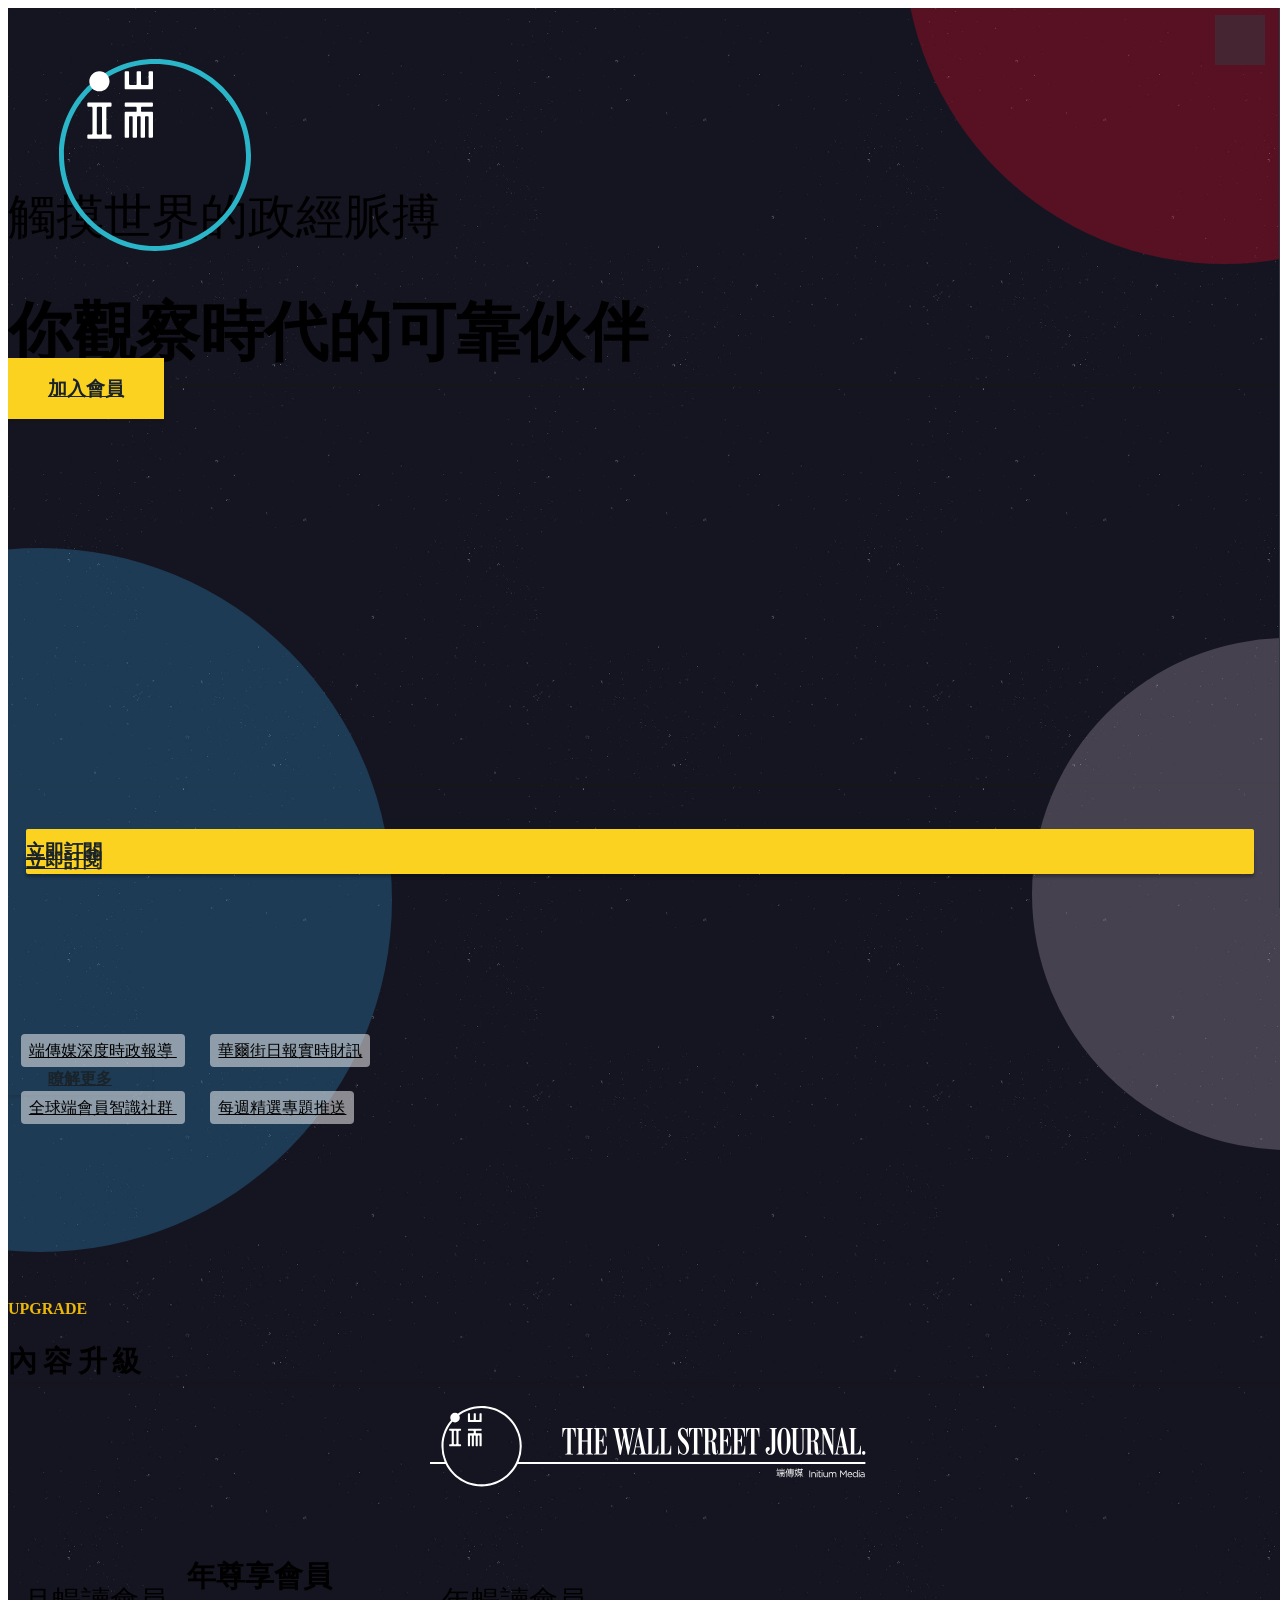
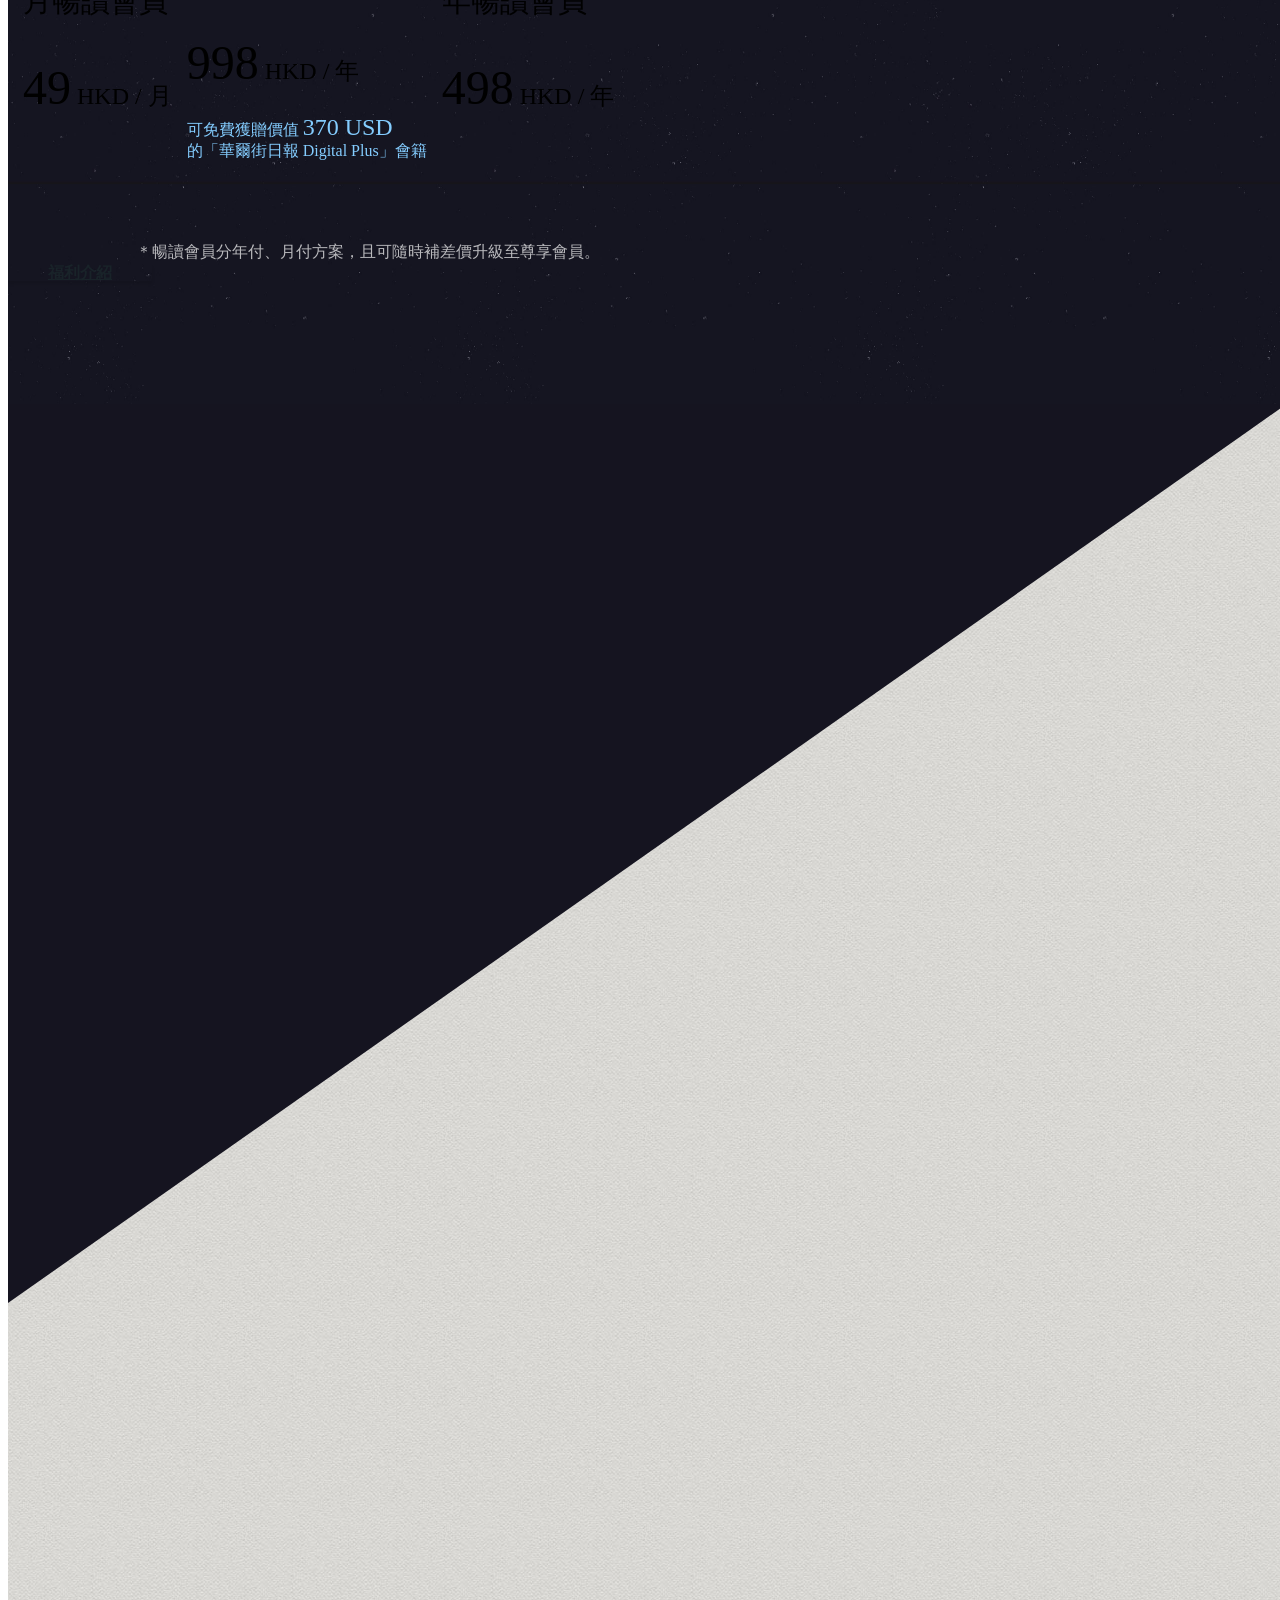
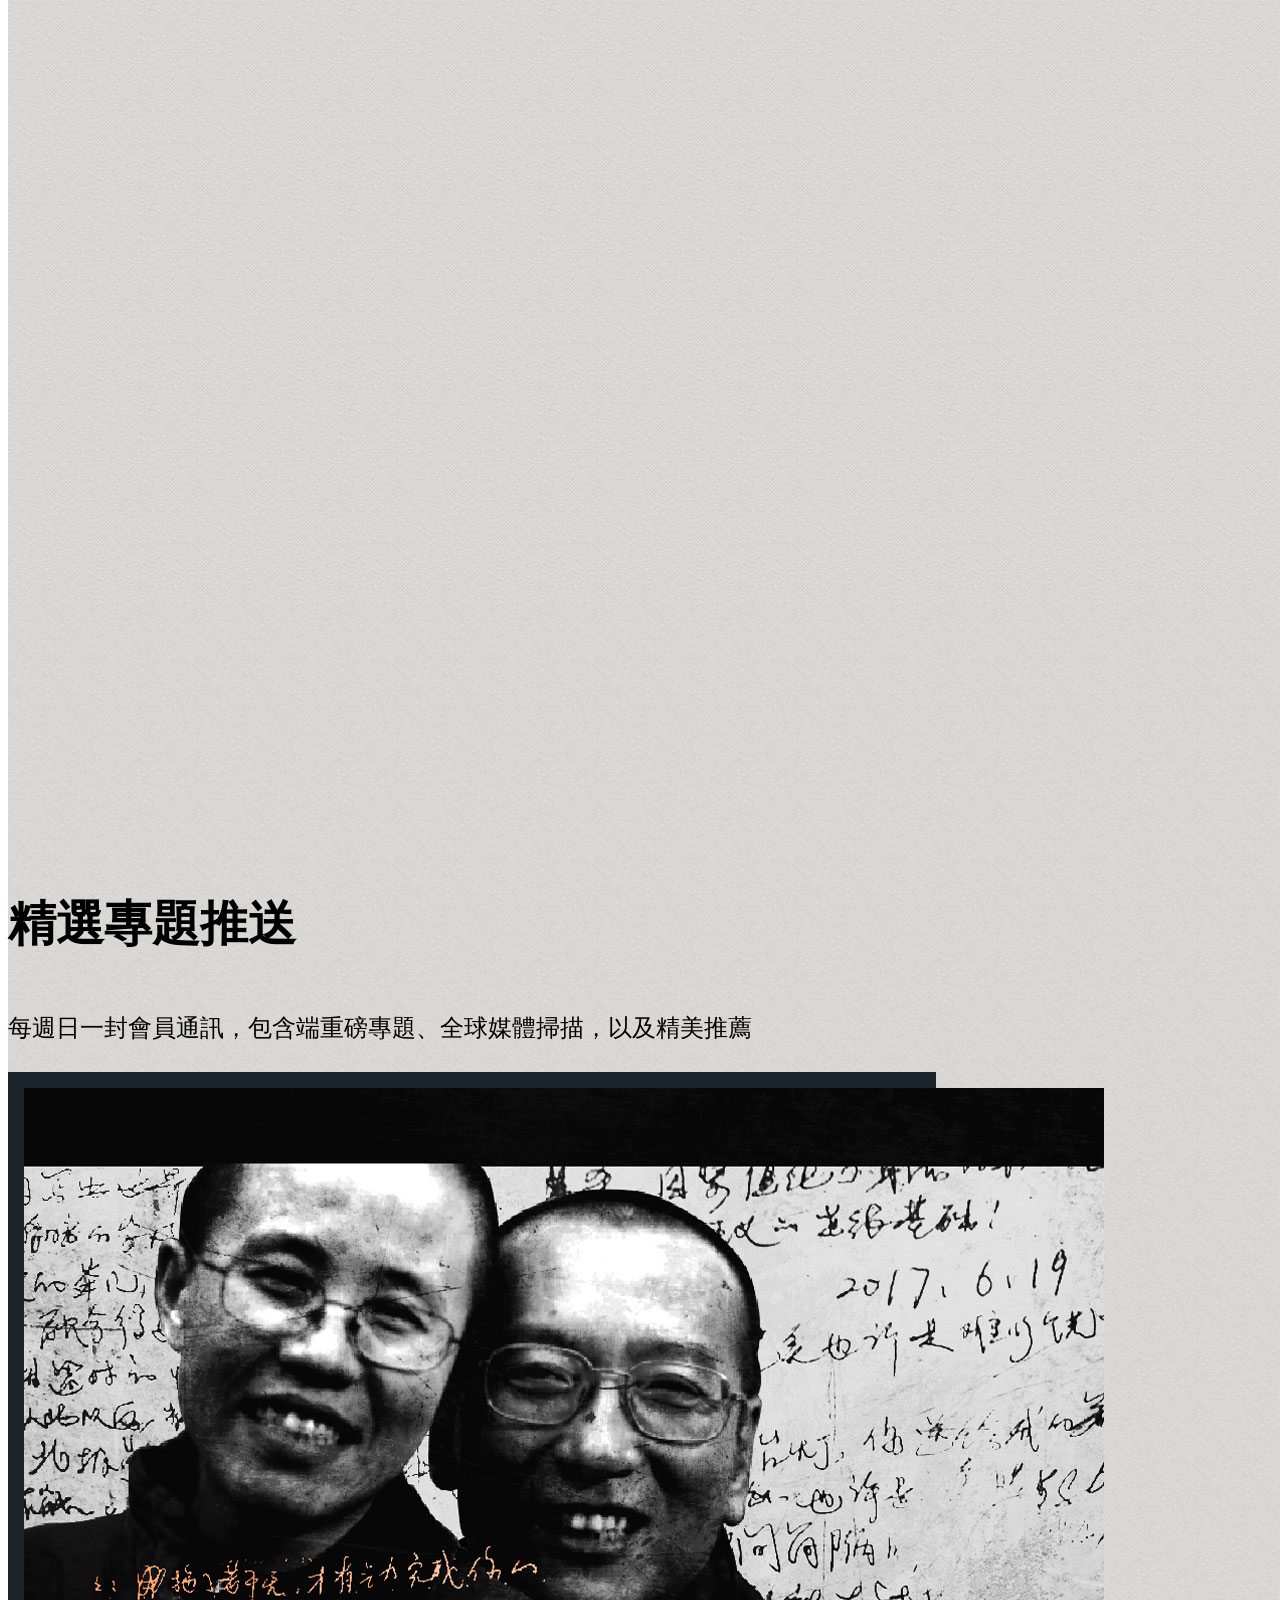
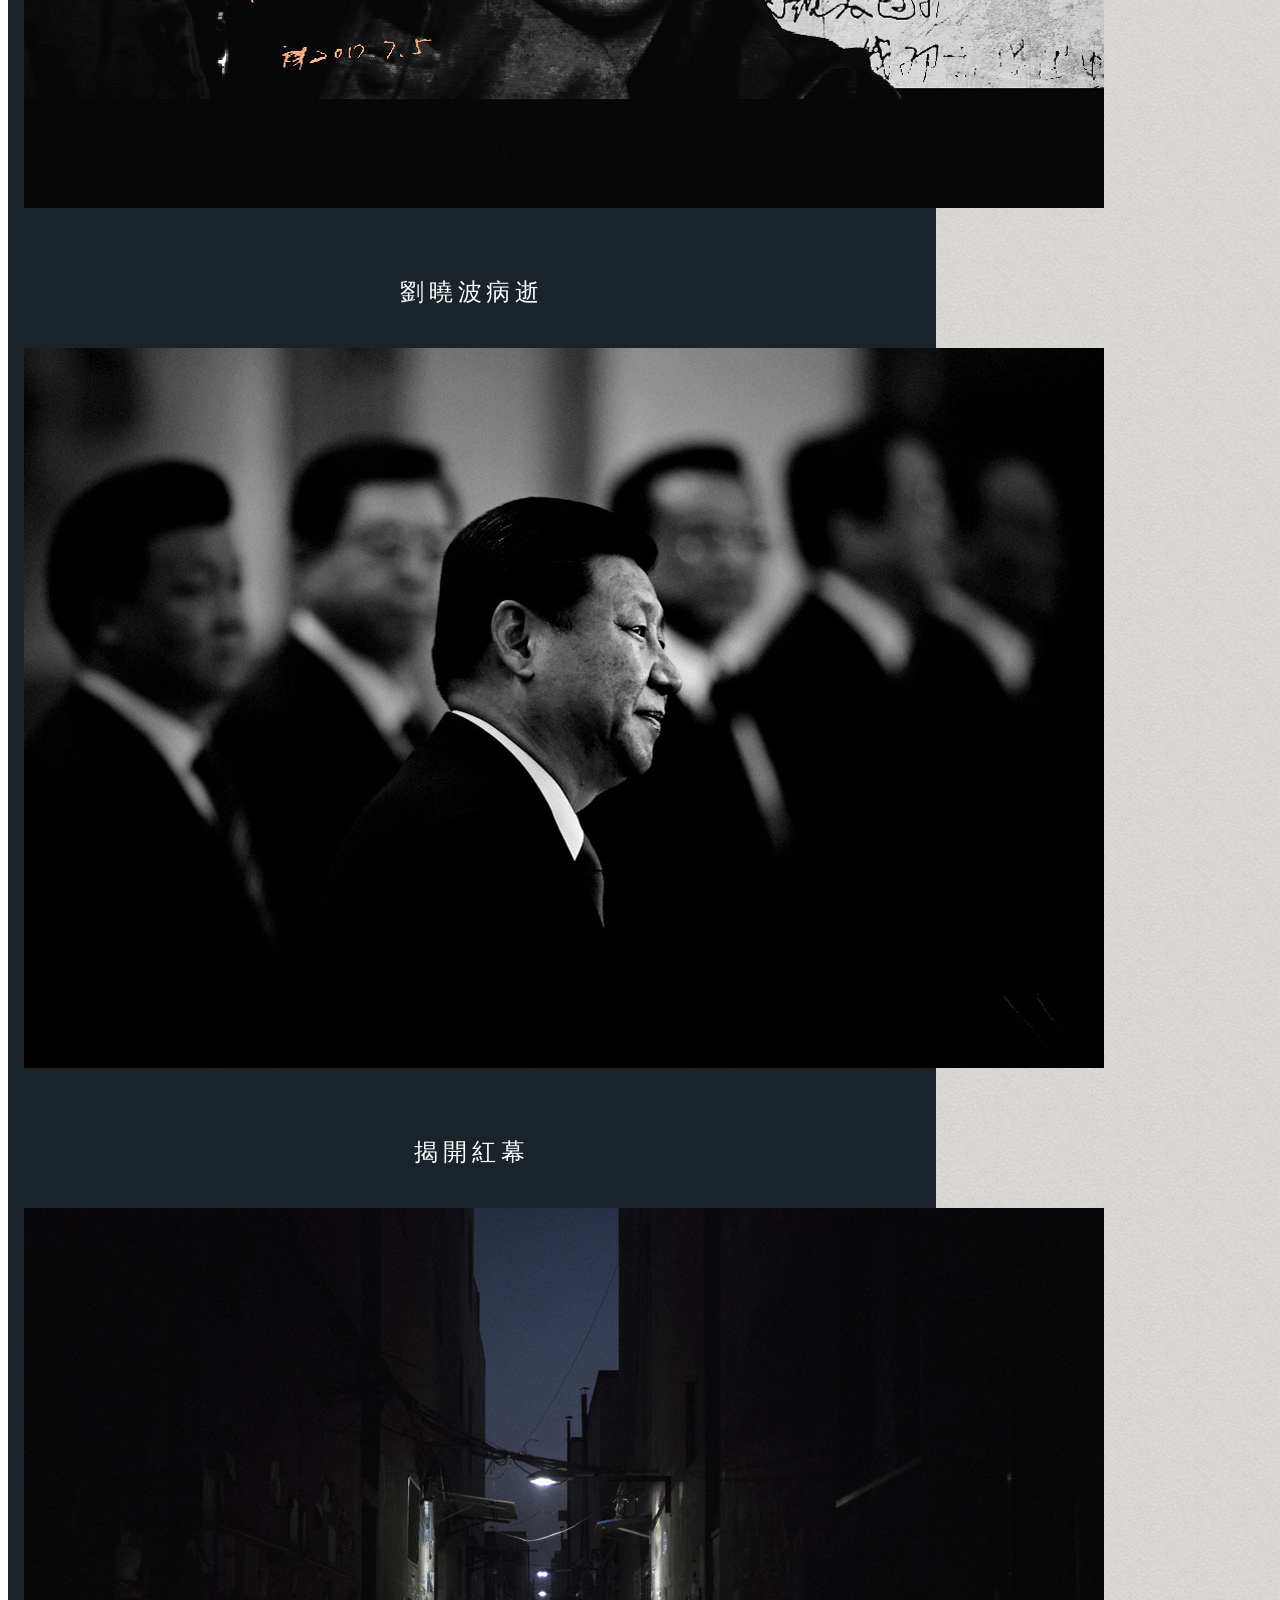
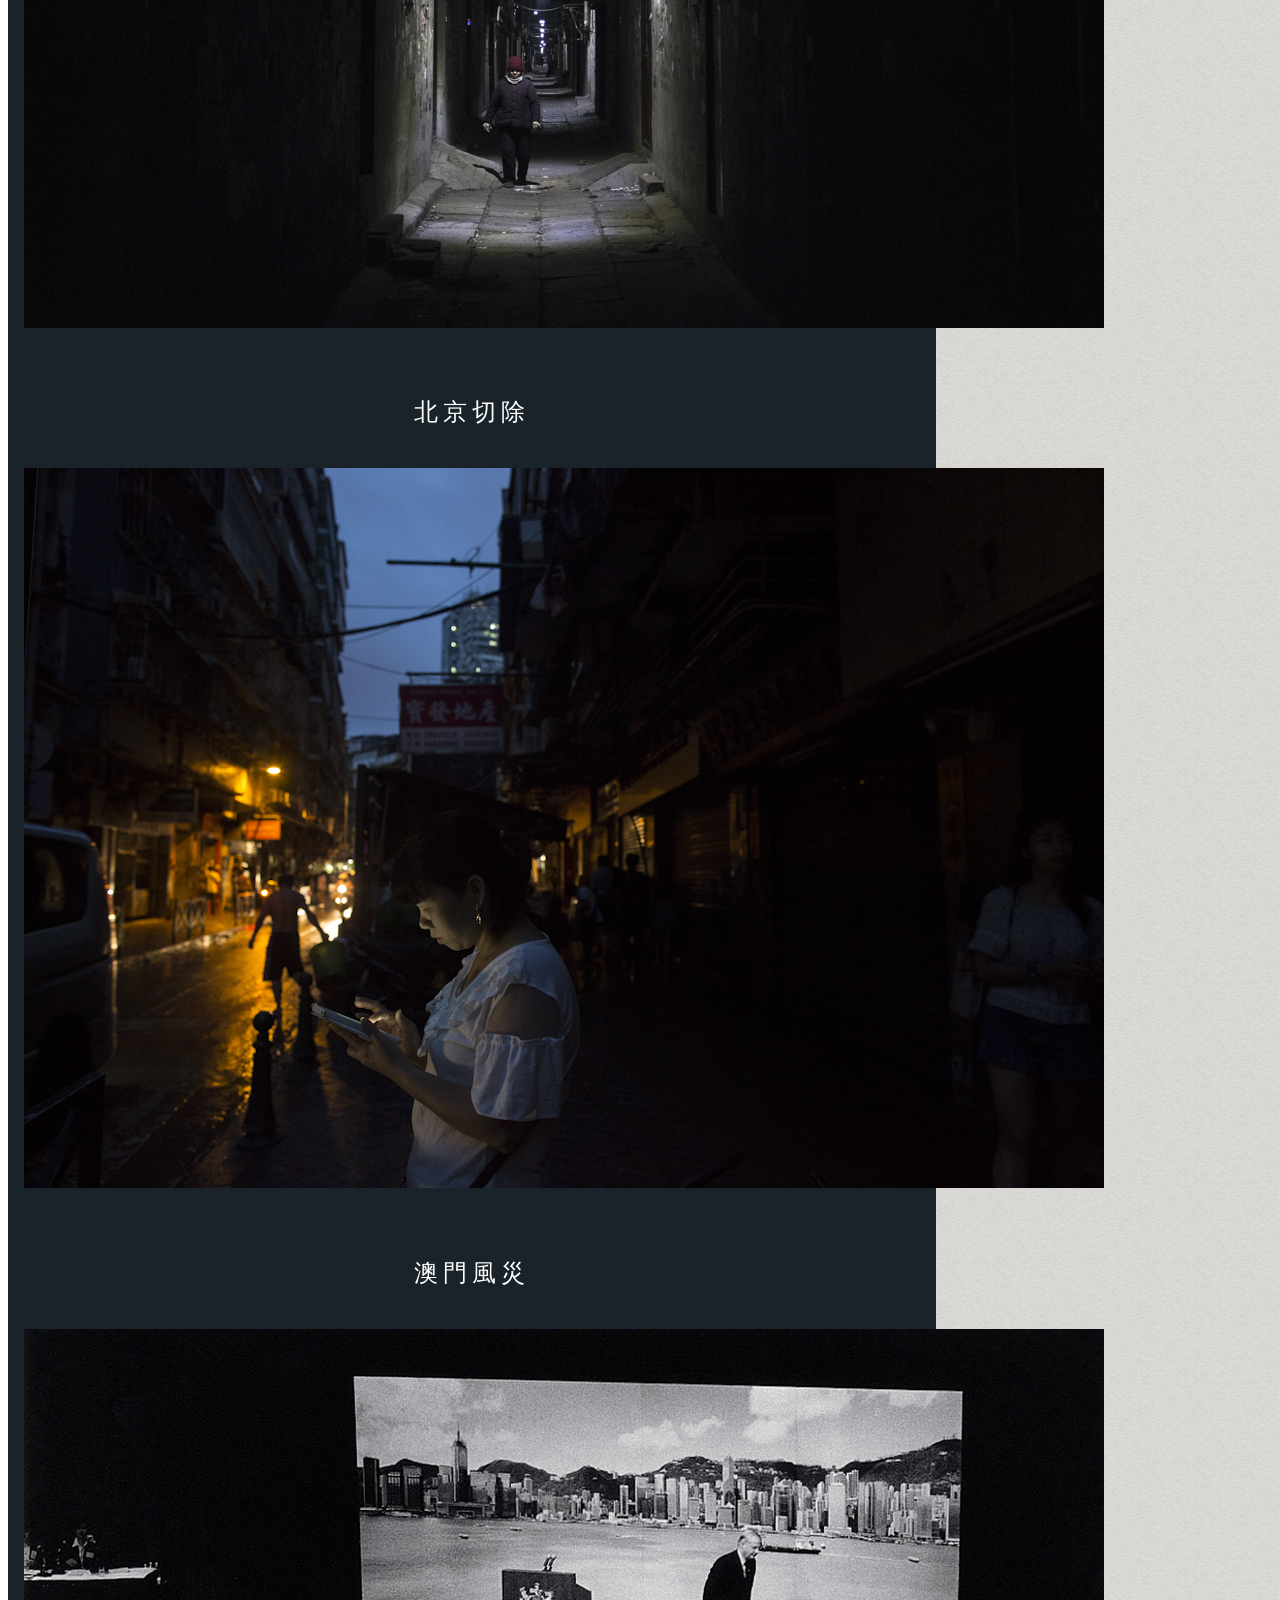
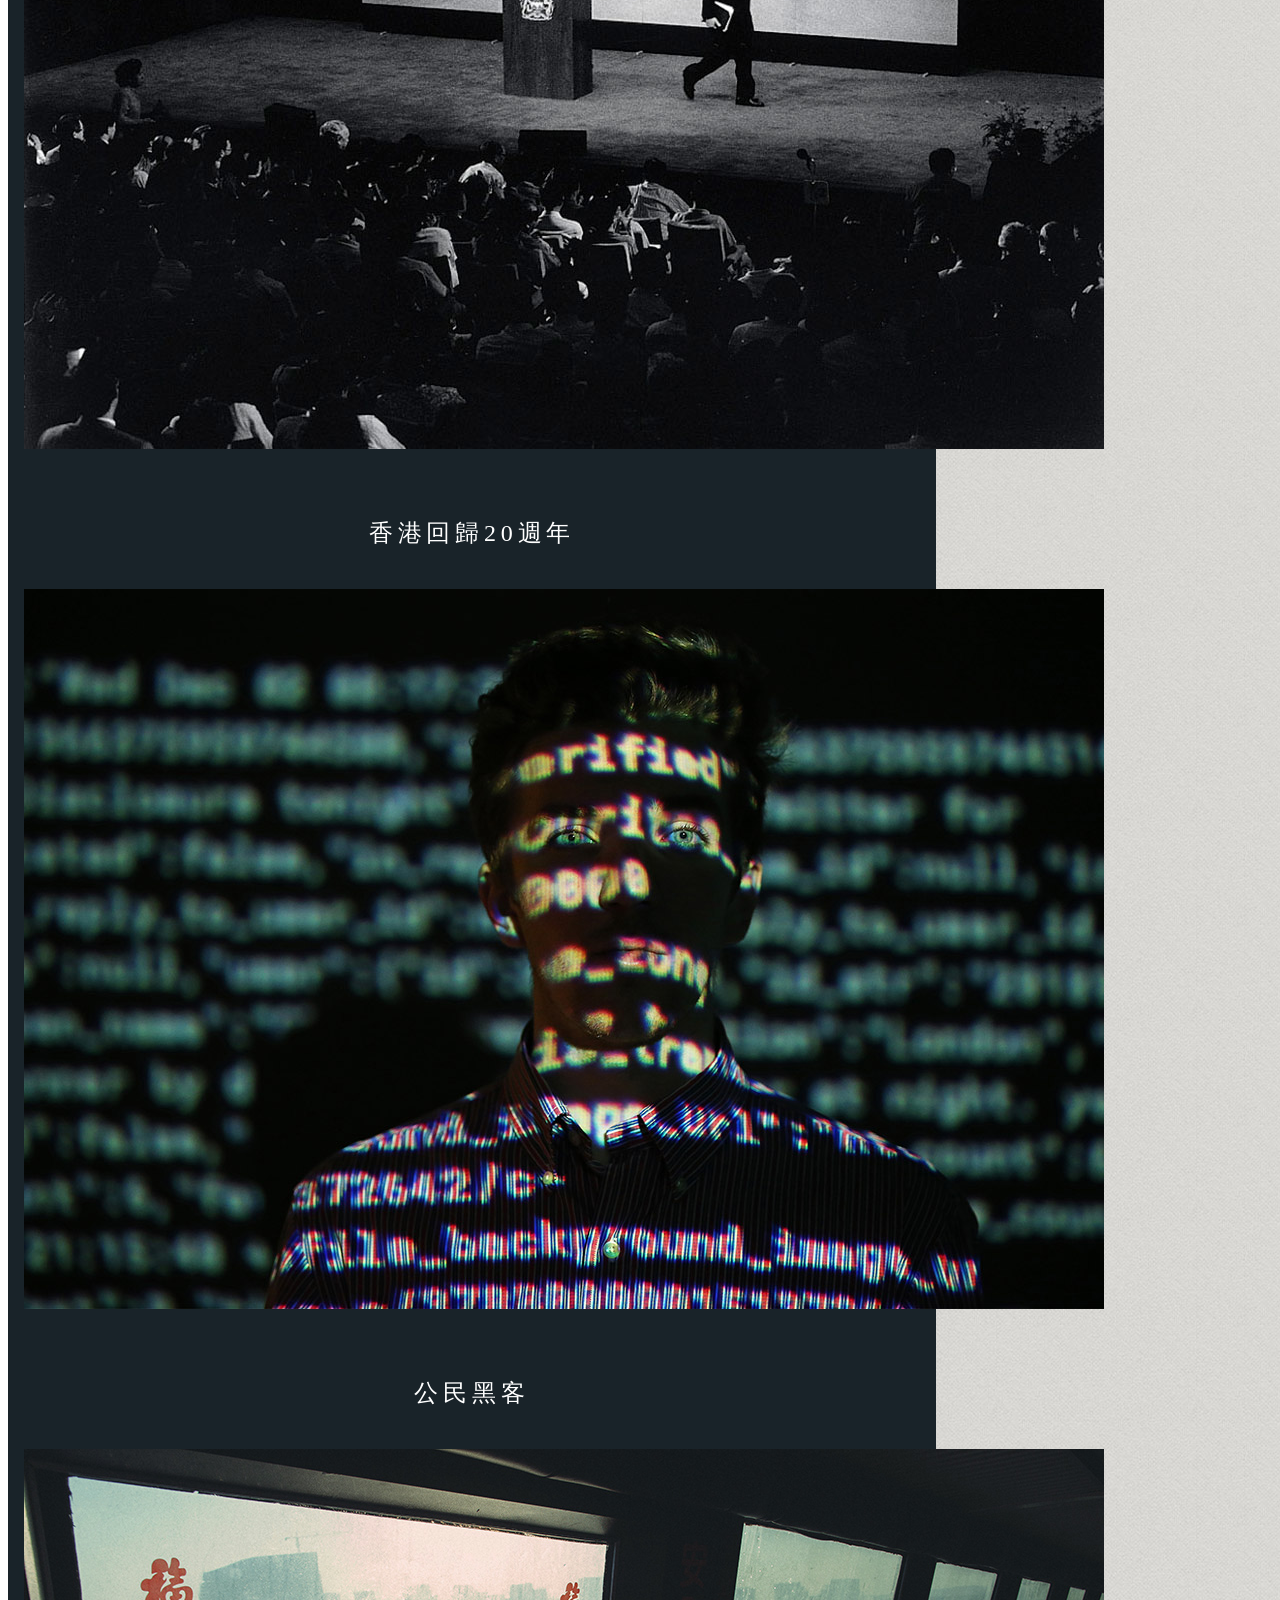
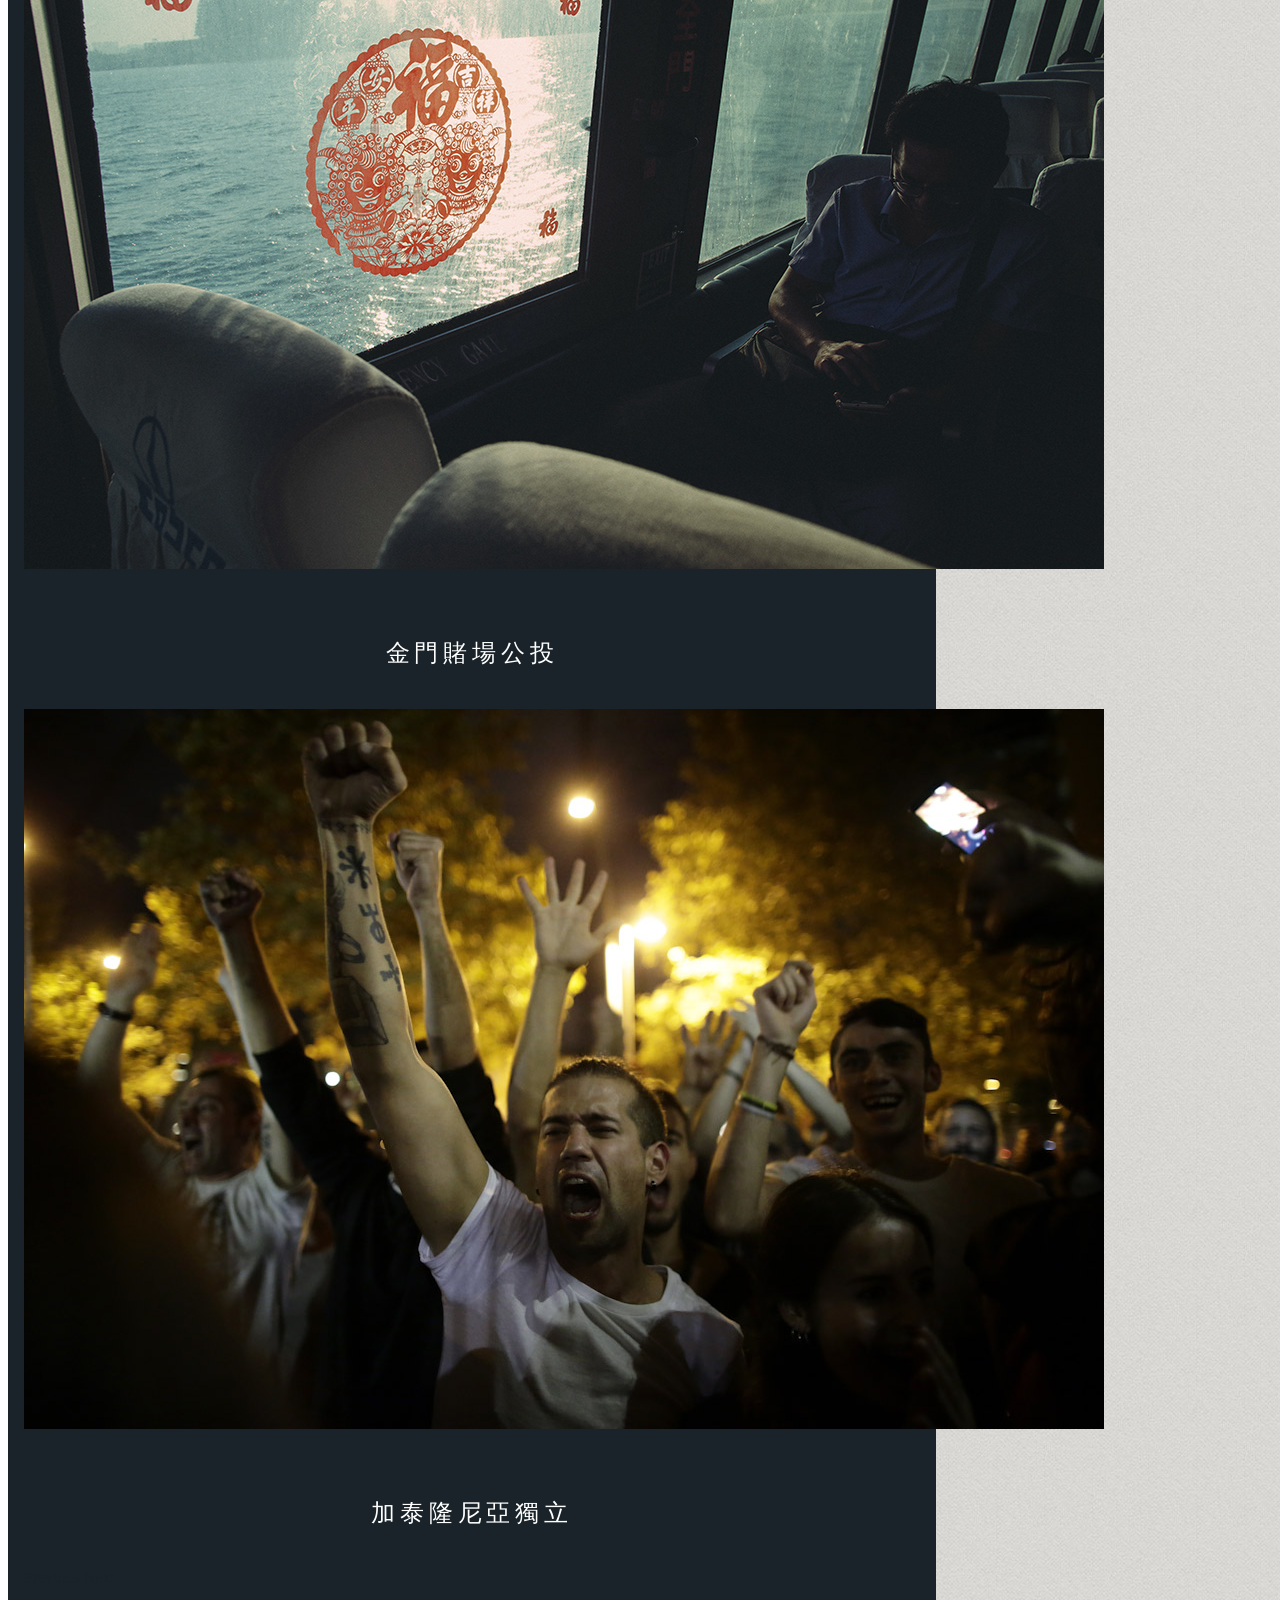
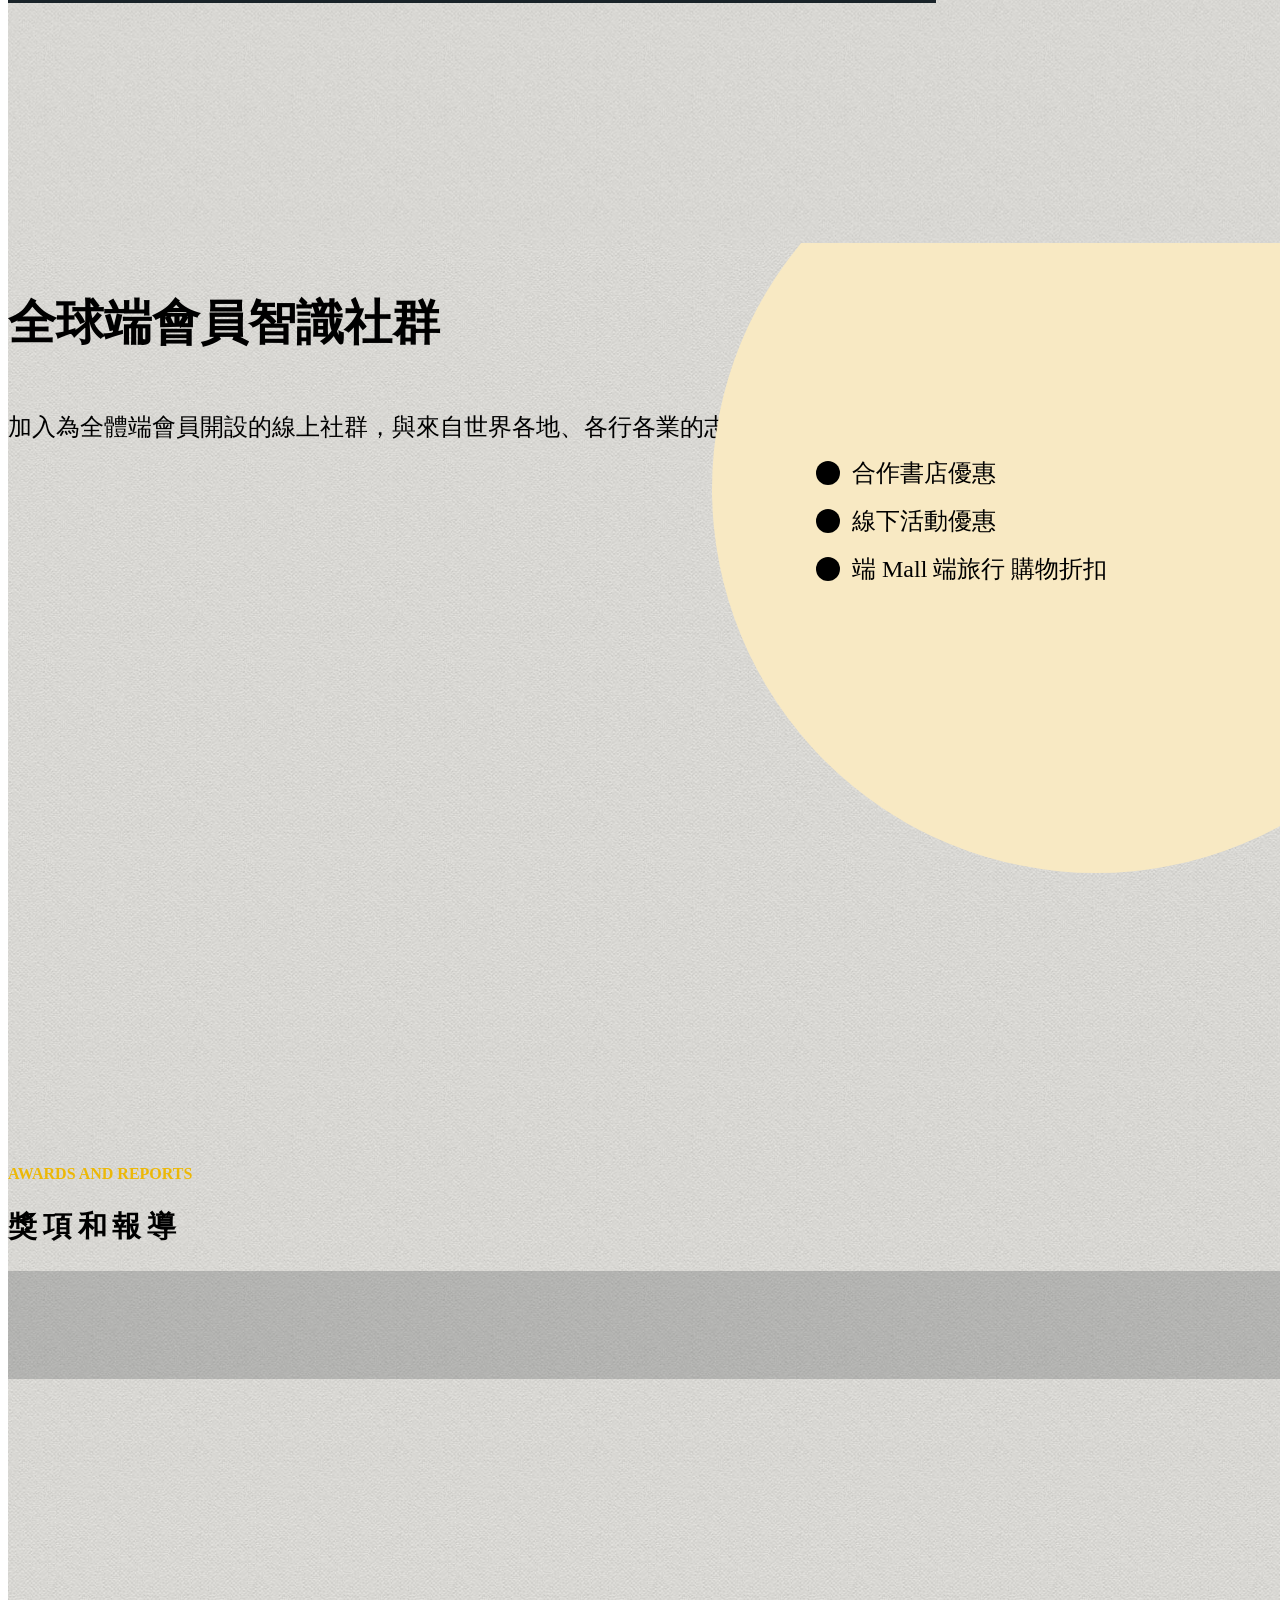
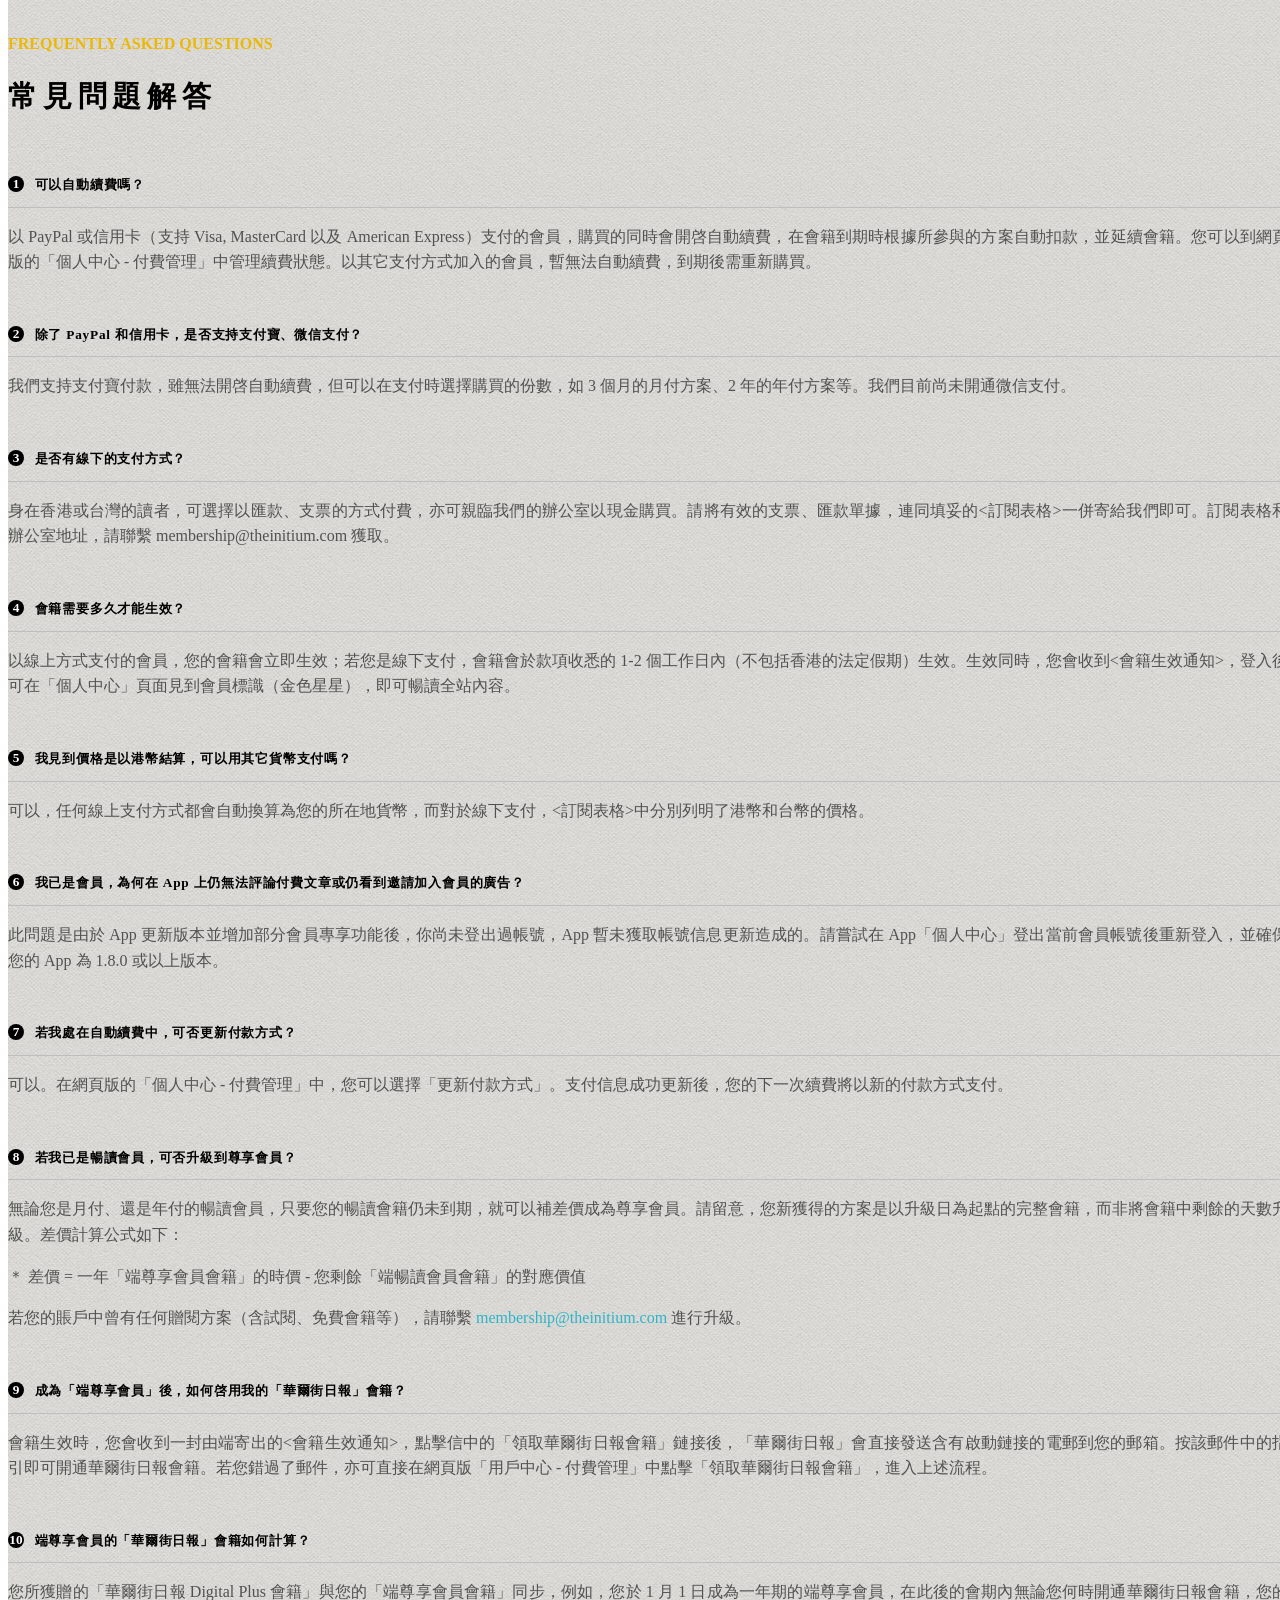
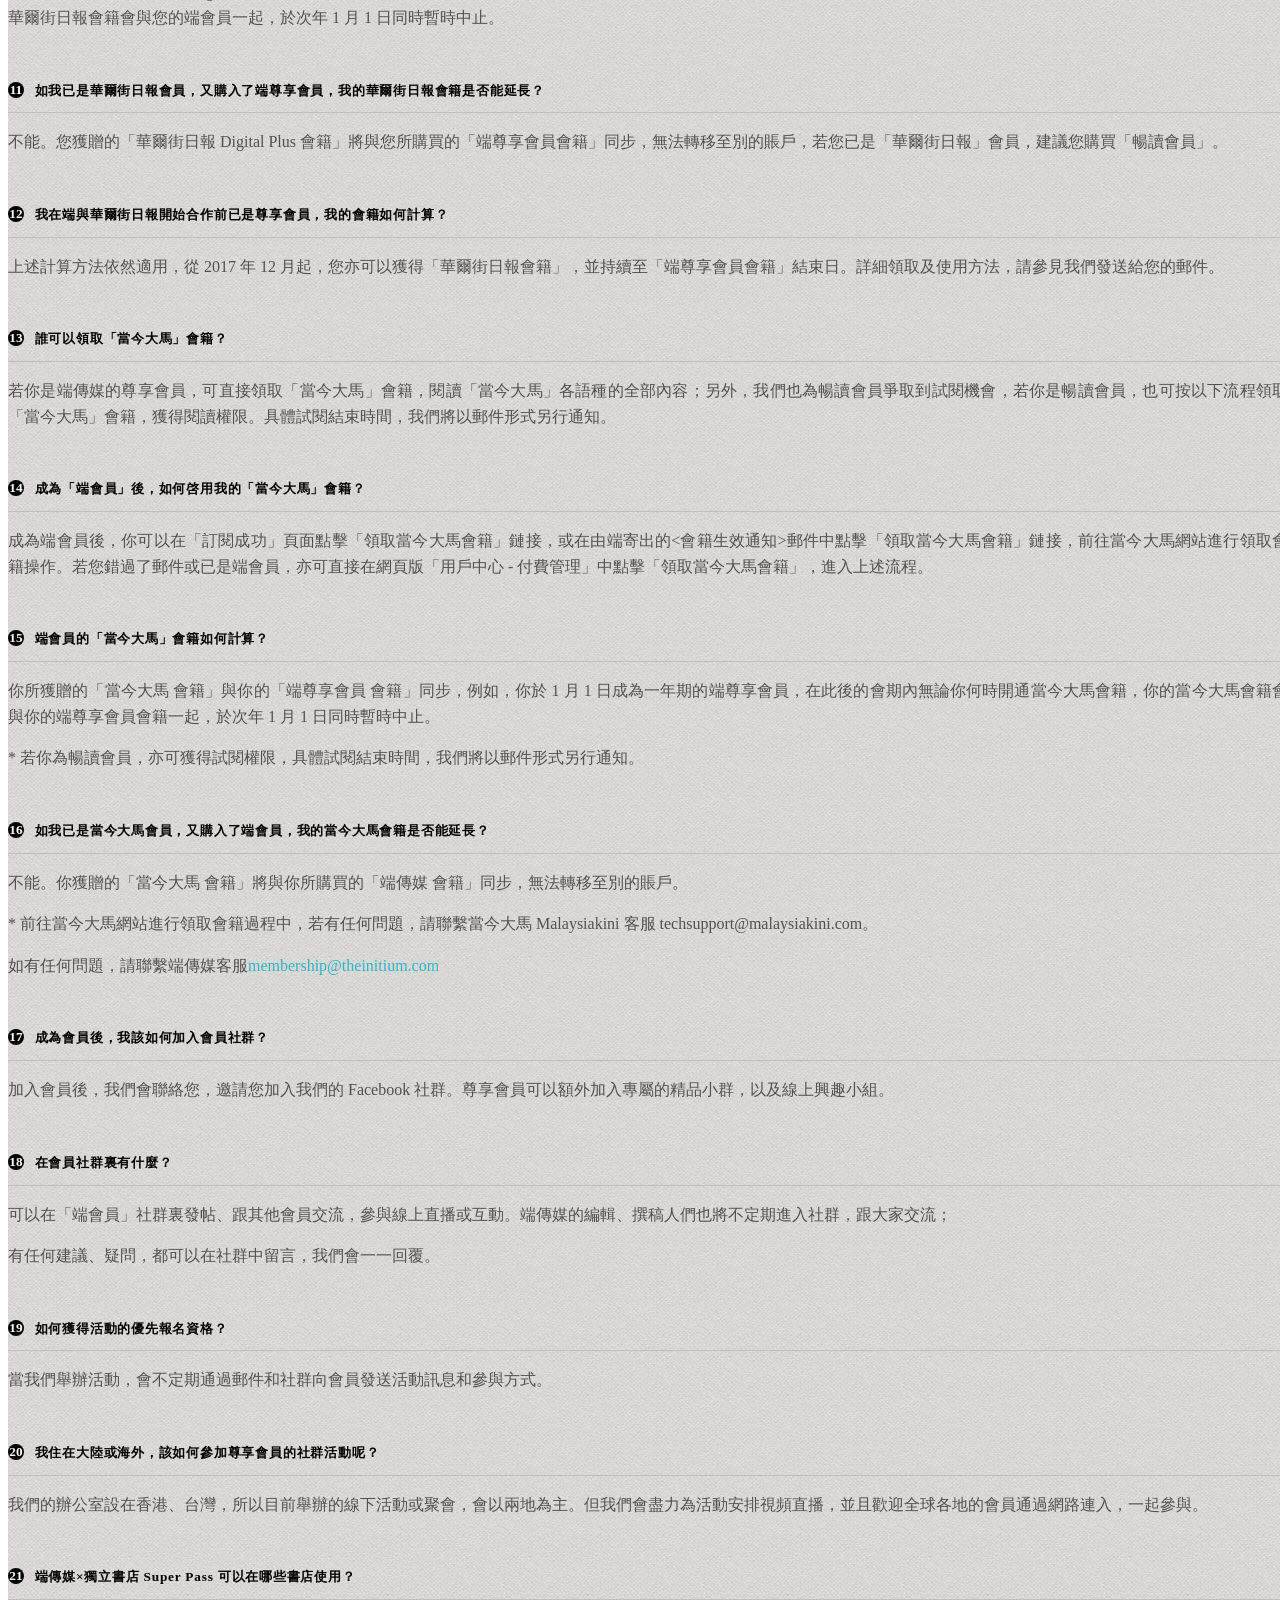
==== commit 7a7eaf1e: "content update" ====
--- a/index.html
+++ b/index.html
@@ -159,4 +159,4 @@
             angle: radians * 180 / Math.PI,
             length: length
           });
-        }</script></head><body><body id="page-top"><a class="menu-toggle rounded" href="#"><i class="fa fa-bars"></i></a><nav id="sidebar-wrapper"><ul class="sidebar-nav"><li class="sidebar-brand"><a class="js-scroll-trigger" href="#page-top"></a></li><li class="sidebar-nav-item"><a class="js-scroll-trigger" href="#page-top">首頁</a></li><li class="sidebar-nav-item"><a class="js-scroll-trigger" href="#product">訂閱</a></li><li class="sidebar-nav-item"><a class="js-scroll-trigger" href="#about">關於端</a></li><li class="sidebar-nav-item"><a class="js-scroll-trigger" href="#portfolio">獎項</a></li><li class="sidebar-nav-item"><a class="js-scroll-trigger" href="#faq">常見問題</a></li></ul></nav><div class="bg-container"><header class="masthead d-flex text-white"><div class="overlay" id="red"></div><div class="overlay" id="grey"></div><div class="overlay" id="blue"></div><div class="container text-center my-auto main-content"><h2 class="mb-1">觸摸世界的政經脈搏</h2><h1 class="mb-5">你觀察時代的可靠伙伴</h1><a class="btn btn-light btn-xl js-scroll-trigger text-large" href="#product">加入會員</a><div class="footer"><div class="container"><div class="row text-thin row-padding text-container"><div class="text-item text-item-center show-in-mobile"><a class="btn btn-md btn-outline-light js-scroll-trigger" href="#about">了解更多</a></div><a class="text-item text-faded js-scroll-trigger" href="#portfolio">端傳媒深度<br class="show-in-tablet hide-in-mobile">時政報導 </a><a class="text-item text-faded js-scroll-trigger" href="#about">華爾街日報<br class="show-in-tablet hide-in-mobile">實時財訊</a><div class="text-item text-item-center hide-in-mobile"><a class="btn btn-md btn-outline-light js-scroll-trigger" href="#about">瞭解更多</a></div><a class="text-item text-faded js-scroll-trigger" href="#relationship">全球端會員<br class="show-in-tablet hide-in-mobile">智識社群 </a><a class="text-item text-faded js-scroll-trigger" href="#newsletter">每週精選<br class="show-in-tablet hide-in-mobile">專題推送</a></div></div></div></div><div id="logo"><a href="https://theinitium.com/" aria-label="端傳媒 Initium Media" target="_blank"><img class="icon_initium" src="images/i-logo.svg"></a></div></header><section class="content-section text-white text-center" id="product"><div class="container"><div class="content-section-heading"><h3 class="text-secondary mb-0">UPGRADE</h3><h2 class="mb-5">內容升級</h2></div><img id="cologo" class="mb-3" src="images/co-logo-white.svg"><div class="card-deck"><div class="card bg-transparent border-light" id="blockA"><div class="card-body"><h4 class="card-title text-thin">月暢讀會員</h4><p class="card-text"><span class="highlight">49</span> HKD / 月</p><a href="https://theinitium.com/subscription/checkout/basic_monthly" target="_blank" class="btn btn-light btn-full">立即訂閱</a></div></div><div class="card bg-transparent border-light focus" id="blockB"><div class="card-body"><h4 class="card-title">年尊享會員</h4><p class="card-text"><span class="highlight">998</span> HKD / 年</p><p class="text-blue">可免費獲贈價值 <span class="highlight">370 USD</span><br>的「華爾街日報 Digital Plus」會籍</p><a href="https://theinitium.com/subscription/checkout/premium_yearly_original" target="_blank" class="btn btn-light btn-full">立即訂閱</a></div></div><div class="card bg-transparent border-light" id="blockC"><div class="card-body"><h4 class="card-title text-thin">年暢讀會員</h4><p class="card-text"><span class="highlight">498</span> HKD / 年</p><a href="https://theinitium.com/subscription/checkout/basic_yearly_original" target="_blank" class="btn btn-light btn-full">立即訂閱</a></div></div></div><p class="mt-5 mb-4 text-faded" id="product-explain">＊暢讀會員分年付、月付方案，且可隨時補差價升級至尊享會員。</p><a class="btn btn-md btn-outline-light js-scroll-trigger" href="#about">福利介紹</a></div></section></div><section id="about"><div class="clipboard"><div class="content-section-text"><h3 class="text-title"><span class="light">華語深度報導</span><br>+ 國際財經資訊</h3><h2 class="mb-5 mt-4">尊享會員可暢讀端傳媒深度報導、並獲得「華爾街日報 Digital Plus」會籍，閱讀全語種所有線上付費內容（原價 370 美金／年）</h2></div></div></section><section id="newsletter"><div class="content-section-text container"><h3 class="text-title">精選專題推送</h3><h2 class="mb-5 mt-4">每週日一封會員通訊，包含端重磅專題、全球媒體掃描，以及精美推薦</h2></div><div id="carouselControls" class="carousel slide jumbotron container" data-ride="carousel"><div class="carousel-inner"><div class="carousel-item active"><img class="d-block w-100" src="images/newsletter0.jpg" alt="First slide"><h5>劉曉波病逝</h5></div><div class="carousel-item"><img class="d-block w-100" src="images/newsletter2.jpg" alt="Second slide"><h5>揭開紅幕</h5></div><div class="carousel-item"><img class="d-block w-100" src="images/newsletter7.jpg" alt="Third slide"><h5>北京切除</h5></div><div class="carousel-item"><img class="d-block w-100" src="images/newsletter4.jpg" alt="Forth slide"><h5>澳門風災</h5></div><div class="carousel-item"><img class="d-block w-100" src="images/newsletter6.jpg" alt="Fifth slide"><h5>香港回歸20週年</h5></div><div class="carousel-item"><img class="d-block w-100" src="images/newsletter10.jpg" alt="Fifth slide"><h5>公民黑客</h5></div><div class="carousel-item"><img class="d-block w-100" src="images/newsletter1.jpg" alt="Fifth slide"><h5>金門賭場公投</h5></div><div class="carousel-item"><img class="d-block w-100" src="images/newsletter9.jpg" alt="Fifth slide"><h5>加泰隆尼亞獨立</h5></div></div><a class="carousel-control-prev" href="#carouselControls" role="button" data-slide="prev"><span class="carousel-control-prev-icon" aria-hidden="true"></span> <span class="sr-only">Previous</span> </a><a class="carousel-control-next" href="#carouselControls" role="button" data-slide="next"><span class="carousel-control-next-icon" aria-hidden="true"></span> <span class="sr-only">Next</span></a></div></section><section id="relationship"><div class="content-section-text container"><h3 class="text-title">全球端會員智識社群</h3><h2 class="mb-5 mt-4">加入為全體端會員開設的線上社群，與來自世界各地、各行各業的志同道合者交流</h2></div><canvas id="canvas" width="800" height="600" resize></canvas><div id="benefit"><div class="content-section-text"><h2 class="mb-5 mt-4"><ul><li>合作書店優惠</li><li>線下活動優惠</li><li>端 Mall 端旅行 購物折扣</li></ul></h2></div></div></section><section class="content-section" id="portfolio"><div class="container"><div class="content-section-heading text-center"><h3 class="text-secondary mb-0">AWARDS AND REPORTS</h3><h2 class="mb-5">獎項和報導</h2></div><div class="row no-gutters"><div class="col-lg-4 col-sm-6"><a class="portfolio-item" href="https://theinitium.com/article/20170615-sopa/" target="_blank"><span class="caption"><span class="caption-content"><h2>SOPA卓越新聞獎</h2><p class="mb-0">2017年六項大獎</p><p class="mb-0">2016年兩項大獎</p></span></span><img class="img-fluid" src="https://d32kak7w9u5ewj.cloudfront.net/media/bde7863b0dd4451aab74c57145c7d649.jpg?imageView2/1/w/1080/h/720/format/jpg" alt=""></a></div><div class="col-lg-4 col-sm-6"><a class="portfolio-item" href="https://theinitium.com/article/20161118-taiwan-excellence-news/" target="_blank"><span class="caption"><span class="caption-content"><h2>台灣卓越新聞獎</h2><p class="mb-0">國際新聞報導獎</p></span></span><img class="img-fluid" src="https://d32kak7w9u5ewj.cloudfront.net/media/c58b78e2d8fd41fe9ea606fd6da332ea.jpg?imageView2/1/w/1080/h/720/format/jpg" alt=""></a></div><div class="col-lg-4 col-sm-6"><a class="portfolio-item" target="_blank" href="https://theinitium.com/article/20171012-ipa-international-awards/"><span class="caption"><span class="caption-content"><h2>IPA 國際攝影大賽</h2><p class="mb-0">「人物類：生活方式」組別第二名</p></span></span><img class="img-fluid" src="https://d32kak7w9u5ewj.cloudfront.net/static/img/portfolio/20171012-ipa-international-awards.jpg" alt=""></a></div><div class="col-lg-4 col-sm-6"><a class="portfolio-item" href="https://theinitium.com/article/20170917-newsaward/" target="_blank"><span class="caption"><span class="caption-content"><h2>全球華文永續報導獎</h2><p class="mb-0">專業組首獎</p></span></span><img class="img-fluid" src="https://d32kak7w9u5ewj.cloudfront.net/media/image/2016/08/17f38fa5aa8e47f8815deb55cc58eb24.jpg" alt=""></a></div><div class="col-lg-4 col-sm-6"><a class="portfolio-item" href="https://theinitium.com/article/20170513-initiumnews-2017-human-rights-press-awards/" target="_blank"><span class="caption"><span class="caption-content"><h2>人權新聞獎</h2><p class="mb-0">2017年三項大獎</p><p class="mb-0">2015年五項大獎</p></span></span><img class="img-fluid" src="https://d32kak7w9u5ewj.cloudfront.net/media/image/2016/05/10d81fac419e496992f7a9031f1f44e0.jpg?imageView2/1/w/1080/h/720/format/jpg" alt=""></a></div><div class="col-lg-4 col-sm-6"><a class="portfolio-item" href="https://theinitium.com/article/20170319-photo-hkppa/" target="_blank"><span class="caption"><span class="caption-content"><h2>《前線·焦點》</h2><p class="mb-0">2016年三項大獎</p><p class="mb-0">2015年五項大獎</p></span></span><img class="img-fluid" src="https://d32kak7w9u5ewj.cloudfront.net/media/image/2017/03/8178c38f4f7244cdadee13a8a69fa50c.JPG?imageView2/1/w/1080/h/720/format/jpg" alt=""></a></div></div></div></section><section class="content-section" id="qa"><div class="content-section-heading text-center"><h3 class="text-secondary mb-0">FREQUENTLY ASKED QUESTIONS</h3><h2 class="mb-5">常見問題解答</h2></div><div class="panel-group container" id="faq" role="tablist" aria-multiselectable="true"><div class="panel panel-default"><div class="panel-heading"><h5 class="panel-title"><span>1</span> <a data-toggle="collapse" class="collapsed qaEvent" gtm-name="q01" data-parent="#faq" href="#collapse01">可以自動續費嗎？</a></h5></div><div id="collapse01" class="panel-collapse collapse"><div class="panel-body"><p>以 PayPal 或信用卡（支持 Visa, MasterCard 以及 American Express）支付的會員，購買的同時會開啓自動續費，在會籍到期時根據所參與的方案自動扣款，並延續會籍。您可以到網頁版的「個人中心 - 付費管理」中管理續費狀態。以其它支付方式加入的會員，暫無法自動續費，到期後需重新購買。</p></div></div></div><div class="panel panel-default"><div class="panel-heading" role="tab"><h5 class="panel-title"><span>2</span> <a data-toggle="collapse" class="collapsed qaEvent" gtm-name="q02" data-parent="#faq" href="#collapse02">除了 PayPal 和信用卡，是否支持支付寶、微信支付？</a></h5></div><div id="collapse02" class="panel-collapse collapse show"><div class="panel-body"><p>我們支持支付寶付款，雖無法開啓自動續費，但可以在支付時選擇購買的份數，如 3 個月的月付方案、2 年的年付方案等。我們目前尚未開通微信支付。</p></div></div></div><div class="panel panel-default"><div class="panel-heading"><h5 class="panel-title"><span>3</span> <a data-toggle="collapse" class="collapsed qaEvent" gtm-name="q03" data-parent="#faq" href="#collapse03">是否有線下的支付方式？</a></h5></div><div id="collapse03" class="panel-collapse collapse"><div class="panel-body"><p>身在香港或台灣的讀者，可選擇以匯款、支票的方式付費，亦可親臨我們的辦公室以現金購買。請將有效的支票、匯款單據，連同填妥的<訂閱表格>一併寄給我們即可。訂閱表格和辦公室地址，請聯繫 membership@theinitium.com 獲取。</訂閱表格></p></div></div></div><div class="panel panel-default"><div class="panel-heading"><h5 class="panel-title"><span>4</span> <a data-toggle="collapse" class="collapsed qaEvent" gtm-name="q04" data-parent="#faq" href="#collapse04">會籍需要多久才能生效？</a></h5></div><div id="collapse04" class="panel-collapse collapse"><div class="panel-body"><p>以線上方式支付的會員，您的會籍會立即生效；若您是線下支付，會籍會於款項收悉的 1-2 個工作日內（不包括香港的法定假期）生效。生效同時，您會收到<會籍生效通知>，登入後可在「個人中心」頁面見到會員標識（金色星星），即可暢讀全站內容。</會籍生效通知></p></div></div></div><div class="panel panel-default"><div class="panel-heading"><h5 class="panel-title"><span>5</span> <a data-toggle="collapse" class="collapsed qaEvent" gtm-name="q05" data-parent="#faq" href="#collapse05">我見到價格是以港幣結算，可以用其它貨幣支付嗎？</a></h5></div><div id="collapse05" class="panel-collapse collapse"><div class="panel-body"><p>可以，任何線上支付方式都會自動換算為您的所在地貨幣，而對於線下支付，<訂閱表格>中分別列明了港幣和台幣的價格。</訂閱表格></p></div></div></div><div class="panel panel-default"><div class="panel-heading"><h5 class="panel-title"><span>6</span> <a data-toggle="collapse" class="collapsed qaEvent" gtm-name="q06" data-parent="#faq" href="#collapse06">若我處在自動續費中，可否更新付款方式？</a></h5></div><div id="collapse06" class="panel-collapse collapse"><div class="panel-body"><p>可以。在網頁版的「個人中心 - 付費管理」中，您可以選擇「更新付款方式」。支付信息成功更新後，您的下一次續費將以新的付款方式支付。</p></div></div></div><div class="panel panel-default"><div class="panel-heading"><h5 class="panel-title"><span>7</span> <a data-toggle="collapse" class="collapsed qaEvent" gtm-name="q07" data-parent="#faq" href="#collapse07">成為「端尊享會員」後，如何啓用我的「華爾街日報」會籍？</a></h5></div><div id="collapse07" class="panel-collapse collapse"><div class="panel-body"><p>會籍生效時，您會收到一封由端寄出的<會籍生效通知>，點擊信中的「領取華爾街日報會籍」鏈接後，「華爾街日報」會直接發送含有啟動鏈接的電郵到您的郵箱。按該郵件中的指引即可開通華爾街日報會籍。若您錯過了郵件，亦可直接在網頁版「用戶中心 - 付費管理」中點擊「領取華爾街日報會籍」，進入上述流程。</會籍生效通知></p></div></div></div><div class="panel panel-default"><div class="panel-heading"><h5 class="panel-title"><span>8</span> <a data-toggle="collapse" class="collapsed qaEvent" gtm-name="q08" data-parent="#faq" href="#collapse08">端尊享會員的「華爾街日報」會籍如何計算？</a></h5></div><div id="collapse08" class="panel-collapse collapse"><div class="panel-body"><p>您所獲贈的「華爾街日報 Digital Plus 會籍」與您的「端尊享會員會籍」同步，例如，您於 1 月 1 日成為一年期的端尊享會員，在此後的會期內無論您何時開通華爾街日報會籍，您的華爾街日報會籍會與您的端會員一起，於次年 1 月 1 日同時暫時中止。</p></div></div></div><div class="panel panel-default"><div class="panel-heading"><h5 class="panel-title"><span>9</span> <a data-toggle="collapse" class="collapsed qaEvent" gtm-name="q09" data-parent="#faq" href="#collapse09">如我已是華爾街日報會員，又購入了端尊享會員，我的華爾街日報會籍是否能延長？</a></h5></div><div id="collapse09" class="panel-collapse collapse"><div class="panel-body"><p>不能。您獲贈的「華爾街日報 Digital Plus 會籍」將與您所購買的「端尊享會員會籍」同步，無法轉移至別的賬戶，若您已是「華爾街日報」會員，建議您購買「暢讀會員」。</p></div></div></div><div class="panel panel-default"><div class="panel-heading"><h5 class="panel-title"><span>10</span> <a data-toggle="collapse" class="collapsed qaEvent" gtm-name="q10" data-parent="#faq" href="#collapse10">我在端與華爾街日報開始合作前已是尊享會員，我的會籍如何計算？</a></h5></div><div id="collapse10" class="panel-collapse collapse"><div class="panel-body"><p>上述計算方法依然適用，從 2017 年 12 月起，您亦可以獲得「華爾街日報會籍」，並持續至「端尊享會員會籍」結束日。詳細領取及使用方法，請參見我們發送給您的郵件。</p></div></div></div><div class="panel panel-default"><div class="panel-heading"><h5 class="panel-title"><span>11</span> <a data-toggle="collapse" class="collapsed qaEvent" gtm-name="q11" data-parent="#faq" href="#collapse11">若我已是暢讀會員，可否升級到尊享會員？</a></h5></div><div id="collapse11" class="panel-collapse collapse"><div class="panel-body"><p>無論您是月付、還是年付的暢讀會員，只要您的暢讀會籍仍未到期，就可以補差價成為尊享會員。請留意，您新獲得的方案是以升級日為起點的完整會籍，而非將會籍中剩餘的天數升級。差價計算公式如下：</p><p class="form">＊ 差價 = 一年「端尊享會員會籍」的時價 - 您剩餘「端暢讀會員會籍」的對應價值</p><p>若您的賬戶中曾有任何贈閱方案（含試閱、免費會籍等），請聯繫 <a class="link" target="_blank" href="mailto:membership@theinitium.com">membership@theinitium.com</a> 進行升級。</p></div></div></div><div class="panel panel-default"><div class="panel-heading"><h5 class="panel-title"><span>12</span> <a data-toggle="collapse" class="collapsed qaEvent" gtm-name="q12" data-parent="#faq" href="#collapse12">我的會籍仍然生效，可否再次購入會籍？</a></h5></div><div id="collapse12" class="panel-collapse collapse"><div class="panel-body"><p>可以，您可於任何時間再次購入會籍。但請留意，除非您的帳號目前沒有開啓自動續費，並且您計劃以支付寶或者線下支付方式再次進行購買，否則您新購買的會籍將會覆蓋（取代）既有的會籍——即新會籍生效時，仍正生效的舊會籍將立即失效，所以我們強烈建議您不要如此做。</p></div></div></div><div class="panel panel-default"><div class="panel-heading"><h5 class="panel-title"><span>13</span> <a data-toggle="collapse" class="collapsed qaEvent" gtm-name="q13" data-parent="#faq" href="#collapse13">成為會員後，我該如何加入會員社群？</a></h5></div><div id="collapse13" class="panel-collapse collapse"><div class="panel-body"><p>加入會員後，我們會聯絡您，邀請您加入我們的 Facebook 社群。尊享會員可以額外加入專屬的精品小群，以及線上興趣小組。</p></div></div></div><div class="panel panel-default"><div class="panel-heading"><h5 class="panel-title"><span>14</span> <a data-toggle="collapse" class="collapsed qaEvent" gtm-name="q14" data-parent="#faq" href="#collapse14">在會員社群裏有什麼？</a></h5></div><div id="collapse14" class="panel-collapse collapse"><div class="panel-body"><p>可以在「端會員」社群裏發帖、跟其他會員交流，參與線上直播或互動。端傳媒的編輯、撰稿人們也將不定期進入社群，跟大家交流；</p><p>有任何建議、疑問，都可以在社群中留言，我們會一一回覆。</p></div></div></div><div class="panel panel-default"><div class="panel-heading"><h5 class="panel-title"><span>15</span> <a data-toggle="collapse" class="collapsed qaEvent" gtm-name="q15" data-parent="#faq" href="#collapse15">如何獲得活動的優先報名資格？</a></h5></div><div id="collapse15" class="panel-collapse collapse"><div class="panel-body"><p>當我們舉辦活動，會不定期通過郵件和社群向會員發送活動訊息和參與方式。</p></div></div></div><div class="panel panel-default"><div class="panel-heading"><h5 class="panel-title"><span>16</span> <a data-toggle="collapse" class="collapsed qaEvent" gtm-name="q16" data-parent="#faq" href="#collapse16">我住在大陸或海外，該如何參加尊享會員的社群活動呢？</a></h5></div><div id="collapse16" class="panel-collapse collapse"><div class="panel-body"><p>我們的辦公室設在香港、台灣，所以目前舉辦的線下活動或聚會，會以兩地為主。但我們會盡力為活動安排視頻直播，並且歡迎全球各地的會員通過網路連入，一起參與。</p></div></div></div><div class="panel panel-default"><div class="panel-heading"><h5 class="panel-title"><span>17</span> <a data-toggle="collapse" class="collapsed qaEvent" gtm-name="q17" data-parent="#faq" href="#collapse17">端傳媒×獨立書店 Super Pass 可以在哪些書店使用？</a></h5></div><div id="collapse17" class="panel-collapse collapse"><div class="panel-body"><p>書店清單和優惠細則在<a class="link" href="https://theinitium.com/article/membership-bookstore-list/" target="_black">這裏</a>（不斷增長中……），若您是店家，歡迎來函與我們洽談合作事宜：membership@theinitium.com。</p></div></div></div><div class="panel panel-default"><div class="panel-heading"><h5 class="panel-title"><span>18</span> <a data-toggle="collapse" class="collapsed qaEvent" gtm-name="q18" data-parent="#faq" href="#collapse18">我該如何在合作店家或活動現場認證我的會員身份？</a></h5></div><div id="collapse18" class="panel-collapse collapse"><div class="panel-body"><p>出示電子會員身份識別，即網站和 App 的個人中心頁面中的金色星標。</p></div></div></div><div class="panel panel-default"><div class="panel-heading"><h5 class="panel-title"><span>19</span> <a data-toggle="collapse" class="collapsed qaEvent" gtm-name="q19" data-parent="#faq" href="#collapse19">會員項目會持續多久？</a></h5></div><div id="collapse19" class="panel-collapse collapse"><div class="panel-body"><p>如無重大變故，我們的會員項目將一直持續。當本項目因故無法進行時，本公司保有修改、變更或暫停本項目的權利。如有未盡事宜，悉依本公司相關規定或解釋辦理，並得隨時補充公告之。詳盡的「服務協議」和「付費會員銷售條款」請點擊<a class="link" href="https://theinitium.com/misc/agreement/" target="_black">這裏</a>。</p></div></div></div><div class="panel panel-default"><div class="panel-heading"><h5 class="panel-title"><span>20</span> <a data-toggle="collapse" class="collapsed qaEvent" gtm-name="q20" data-parent="#faq" href="#collapse20">還有問題？</a></h5></div><div id="collapse20" class="panel-collapse collapse"><div class="panel-body"><p>歡迎聯繫我們：<a class="link" target="_blank" href="mailto:membership@theinitium.com">membership@theinitium.com</a></p><p>或加我們的客服號「迷你端（Minitium）為好友：</p><p>Facebook：<a class="link" href="https://www.facebook.com/minitiummeow" target="_black">https://www.facebook.com/minitiummeow</a></p><p>微信：minitium</p></div></div></div></div></section><footer class="footer text-center"><div class="container"><ul class="list-inline mb-5"><li class="list-inline-item"><a class="social-link rounded-circle text-white mr-3" href="https://www.facebook.com/sharer.php?s=100&amp;u=https://membership.theinitium.com/" onclick='return window.open(this.href,"","menubar=no,toolbar=no,resizable=yes,scrollbars=no,height=368,width=600"),!1' title="分享到 facebook"><i class="icon-social-facebook"></i></a></li><li class="list-inline-item"><a class="social-link rounded-circle text-white mr-3" href="https://twitter.com/share?url=https://membership.theinitium.com/&amp;text=成為端尊享會員，端傳媒深度時政報道和華爾街日報全球實時財訊，一次全掌握。&amp;via=initiumnews" onclick='return window.open(this.href,"","menubar=no,toolbar=no,resizable=yes,scrollbars=no,height=400,width=600"),!1' title="分享到 twitter"><i class="icon-social-twitter"></i></a></li></ul><p class="text-muted small mb-0">&copy; 2017 Initium Media</p></div></footer><a class="btn-subscription rounded" href="https://theinitium.com/subscription/checkout/premium_yearly_original" target="_blank">加入<br>會員</a><script>!function(e,a,t,n,g,c){e.GoogleAnalyticsObject="ga",e.ga||(e.ga=function(){(e.ga.q=e.ga.q||[]).push(arguments)}),e.ga.l=+new Date,g=a.createElement("script"),c=a.getElementsByTagName("script")[0],g.src="https://www.google-analytics.com/analytics.js",c.parentNode.insertBefore(g,c)}(window,document),ga("create","UA-65642613-10"),ga("send","pageview")</script><script src="scripts/vendor.js"></script><script src="scripts/plugins.js"></script><script src="scripts/main.js"></script></body></body></html>+        }</script></head><body><body id="page-top"><a class="menu-toggle rounded" href="#"><i class="fa fa-bars"></i></a><nav id="sidebar-wrapper"><ul class="sidebar-nav"><li class="sidebar-brand"><a class="js-scroll-trigger" href="#page-top"></a></li><li class="sidebar-nav-item"><a class="js-scroll-trigger" href="#page-top">首頁</a></li><li class="sidebar-nav-item"><a class="js-scroll-trigger" href="#product">訂閱</a></li><li class="sidebar-nav-item"><a class="js-scroll-trigger" href="#about">關於端</a></li><li class="sidebar-nav-item"><a class="js-scroll-trigger" href="#portfolio">獎項</a></li><li class="sidebar-nav-item"><a class="js-scroll-trigger" href="#faq">常見問題</a></li></ul></nav><div class="bg-container"><header class="masthead d-flex text-white"><div class="overlay" id="red"></div><div class="overlay" id="grey"></div><div class="overlay" id="blue"></div><div class="container text-center my-auto main-content"><h2 class="mb-1">觸摸世界的政經脈搏</h2><h1 class="mb-5">你觀察時代的可靠伙伴</h1><a class="btn btn-light btn-xl js-scroll-trigger text-large" href="#product">加入會員</a><div class="footer"><div class="container"><div class="row text-thin row-padding text-container"><div class="text-item text-item-center show-in-mobile"><a class="btn btn-md btn-outline-light js-scroll-trigger" href="#about">了解更多</a></div><a class="text-item text-faded js-scroll-trigger" href="#portfolio">端傳媒深度<br class="show-in-tablet hide-in-mobile">時政報導 </a><a class="text-item text-faded js-scroll-trigger" href="#about">華爾街日報<br class="show-in-tablet hide-in-mobile">實時財訊</a><div class="text-item text-item-center hide-in-mobile"><a class="btn btn-md btn-outline-light js-scroll-trigger" href="#about">瞭解更多</a></div><a class="text-item text-faded js-scroll-trigger" href="#relationship">全球端會員<br class="show-in-tablet hide-in-mobile">智識社群 </a><a class="text-item text-faded js-scroll-trigger" href="#newsletter">每週精選<br class="show-in-tablet hide-in-mobile">專題推送</a></div></div></div></div><div id="logo"><a href="https://theinitium.com/" aria-label="端傳媒 Initium Media" target="_blank"><img class="icon_initium" src="images/i-logo.svg"></a></div></header><section class="content-section text-white text-center" id="product"><div class="container"><div class="content-section-heading"><h3 class="text-secondary mb-0">UPGRADE</h3><h2 class="mb-5">內容升級</h2></div><img id="cologo" class="mb-3" src="images/co-logo-white.svg"><div class="card-deck"><div class="card bg-transparent border-light" id="blockA"><div class="card-body"><h4 class="card-title text-thin">月暢讀會員</h4><p class="card-text"><span class="highlight">49</span> HKD / 月</p><a href="https://theinitium.com/subscription/checkout/basic_monthly" target="_blank" class="btn btn-light btn-full">立即訂閱</a></div></div><div class="card bg-transparent border-light focus" id="blockB"><div class="card-body"><h4 class="card-title">年尊享會員</h4><p class="card-text"><span class="highlight">998</span> HKD / 年</p><p class="text-blue">可免費獲贈價值 <span class="highlight">370 USD</span><br>的「華爾街日報 Digital Plus」會籍</p><a href="https://theinitium.com/subscription/checkout/premium_yearly_original" target="_blank" class="btn btn-light btn-full">立即訂閱</a></div></div><div class="card bg-transparent border-light" id="blockC"><div class="card-body"><h4 class="card-title text-thin">年暢讀會員</h4><p class="card-text"><span class="highlight">498</span> HKD / 年</p><a href="https://theinitium.com/subscription/checkout/basic_yearly_original" target="_blank" class="btn btn-light btn-full">立即訂閱</a></div></div></div><p class="mt-5 mb-4 text-faded" id="product-explain">＊暢讀會員分年付、月付方案，且可隨時補差價升級至尊享會員。</p><a class="btn btn-md btn-outline-light js-scroll-trigger" href="#about">福利介紹</a></div></section></div><section id="about"><div class="clipboard"><div class="content-section-text"><h3 class="text-title"><span class="light">華語深度報導</span><br>+ 國際財經資訊</h3><h2 class="mb-5 mt-4">尊享會員可暢讀端傳媒深度報導、並獲得「華爾街日報 Digital Plus」會籍，閱讀全語種所有線上付費內容（原價 370 美金／年）</h2></div></div></section><section id="newsletter"><div class="content-section-text container"><h3 class="text-title">精選專題推送</h3><h2 class="mb-5 mt-4">每週日一封會員通訊，包含端重磅專題、全球媒體掃描，以及精美推薦</h2></div><div id="carouselControls" class="carousel slide jumbotron container" data-ride="carousel"><div class="carousel-inner"><div class="carousel-item active"><img class="d-block w-100" src="images/newsletter0.jpg" alt="First slide"><h5>劉曉波病逝</h5></div><div class="carousel-item"><img class="d-block w-100" src="images/newsletter2.jpg" alt="Second slide"><h5>揭開紅幕</h5></div><div class="carousel-item"><img class="d-block w-100" src="images/newsletter7.jpg" alt="Third slide"><h5>北京切除</h5></div><div class="carousel-item"><img class="d-block w-100" src="images/newsletter4.jpg" alt="Forth slide"><h5>澳門風災</h5></div><div class="carousel-item"><img class="d-block w-100" src="images/newsletter6.jpg" alt="Fifth slide"><h5>香港回歸20週年</h5></div><div class="carousel-item"><img class="d-block w-100" src="images/newsletter10.jpg" alt="Fifth slide"><h5>公民黑客</h5></div><div class="carousel-item"><img class="d-block w-100" src="images/newsletter1.jpg" alt="Fifth slide"><h5>金門賭場公投</h5></div><div class="carousel-item"><img class="d-block w-100" src="images/newsletter9.jpg" alt="Fifth slide"><h5>加泰隆尼亞獨立</h5></div></div><a class="carousel-control-prev" href="#carouselControls" role="button" data-slide="prev"><span class="carousel-control-prev-icon" aria-hidden="true"></span> <span class="sr-only">Previous</span> </a><a class="carousel-control-next" href="#carouselControls" role="button" data-slide="next"><span class="carousel-control-next-icon" aria-hidden="true"></span> <span class="sr-only">Next</span></a></div></section><section id="relationship"><div class="content-section-text container"><h3 class="text-title">全球端會員智識社群</h3><h2 class="mb-5 mt-4">加入為全體端會員開設的線上社群，與來自世界各地、各行各業的志同道合者交流</h2></div><canvas id="canvas" width="800" height="600" resize></canvas><div id="benefit"><div class="content-section-text"><h2 class="mb-5 mt-4"><ul><li>合作書店優惠</li><li>線下活動優惠</li><li>端 Mall 端旅行 購物折扣</li></ul></h2></div></div></section><section class="content-section" id="portfolio"><div class="container"><div class="content-section-heading text-center"><h3 class="text-secondary mb-0">AWARDS AND REPORTS</h3><h2 class="mb-5">獎項和報導</h2></div><div class="row no-gutters"><div class="col-lg-4 col-sm-6"><a class="portfolio-item" href="https://theinitium.com/article/20170615-sopa/" target="_blank"><span class="caption"><span class="caption-content"><h2>SOPA卓越新聞獎</h2><p class="mb-0">2017年六項大獎</p><p class="mb-0">2016年兩項大獎</p></span></span><img class="img-fluid" src="https://d32kak7w9u5ewj.cloudfront.net/media/bde7863b0dd4451aab74c57145c7d649.jpg?imageView2/1/w/1080/h/720/format/jpg" alt=""></a></div><div class="col-lg-4 col-sm-6"><a class="portfolio-item" href="https://theinitium.com/article/20161118-taiwan-excellence-news/" target="_blank"><span class="caption"><span class="caption-content"><h2>台灣卓越新聞獎</h2><p class="mb-0">國際新聞報導獎</p></span></span><img class="img-fluid" src="https://d32kak7w9u5ewj.cloudfront.net/media/c58b78e2d8fd41fe9ea606fd6da332ea.jpg?imageView2/1/w/1080/h/720/format/jpg" alt=""></a></div><div class="col-lg-4 col-sm-6"><a class="portfolio-item" target="_blank" href="https://theinitium.com/article/20171012-ipa-international-awards/"><span class="caption"><span class="caption-content"><h2>IPA 國際攝影大賽</h2><p class="mb-0">「人物類：生活方式」組別第二名</p></span></span><img class="img-fluid" src="https://d32kak7w9u5ewj.cloudfront.net/static/img/portfolio/20171012-ipa-international-awards.jpg" alt=""></a></div><div class="col-lg-4 col-sm-6"><a class="portfolio-item" href="https://theinitium.com/article/20170917-newsaward/" target="_blank"><span class="caption"><span class="caption-content"><h2>全球華文永續報導獎</h2><p class="mb-0">專業組首獎</p></span></span><img class="img-fluid" src="https://d32kak7w9u5ewj.cloudfront.net/media/image/2016/08/17f38fa5aa8e47f8815deb55cc58eb24.jpg" alt=""></a></div><div class="col-lg-4 col-sm-6"><a class="portfolio-item" href="https://theinitium.com/article/20170513-initiumnews-2017-human-rights-press-awards/" target="_blank"><span class="caption"><span class="caption-content"><h2>人權新聞獎</h2><p class="mb-0">2017年三項大獎</p><p class="mb-0">2015年五項大獎</p></span></span><img class="img-fluid" src="https://d32kak7w9u5ewj.cloudfront.net/media/image/2016/05/10d81fac419e496992f7a9031f1f44e0.jpg?imageView2/1/w/1080/h/720/format/jpg" alt=""></a></div><div class="col-lg-4 col-sm-6"><a class="portfolio-item" href="https://theinitium.com/article/20170319-photo-hkppa/" target="_blank"><span class="caption"><span class="caption-content"><h2>《前線·焦點》</h2><p class="mb-0">2016年三項大獎</p><p class="mb-0">2015年五項大獎</p></span></span><img class="img-fluid" src="https://d32kak7w9u5ewj.cloudfront.net/media/image/2017/03/8178c38f4f7244cdadee13a8a69fa50c.JPG?imageView2/1/w/1080/h/720/format/jpg" alt=""></a></div></div></div></section><section class="content-section" id="qa"><div class="content-section-heading text-center"><h3 class="text-secondary mb-0">FREQUENTLY ASKED QUESTIONS</h3><h2 class="mb-5">常見問題解答</h2></div><div class="panel-group container" id="faq" role="tablist" aria-multiselectable="true"><div class="panel panel-default"><div class="panel-heading"><h5 class="panel-title"><span>1</span> <a data-toggle="collapse" class="collapsed qaEvent" gtm-name="q01" data-parent="#faq" href="#collapse01">可以自動續費嗎？</a></h5></div><div id="collapse01" class="panel-collapse collapse"><div class="panel-body"><p>以 PayPal 或信用卡（支持 Visa, MasterCard 以及 American Express）支付的會員，購買的同時會開啓自動續費，在會籍到期時根據所參與的方案自動扣款，並延續會籍。您可以到網頁版的「個人中心 - 付費管理」中管理續費狀態。以其它支付方式加入的會員，暫無法自動續費，到期後需重新購買。</p></div></div></div><div class="panel panel-default"><div class="panel-heading" role="tab"><h5 class="panel-title"><span>2</span> <a data-toggle="collapse" class="collapsed qaEvent" gtm-name="q02" data-parent="#faq" href="#collapse02">除了 PayPal 和信用卡，是否支持支付寶、微信支付？</a></h5></div><div id="collapse02" class="panel-collapse collapse show"><div class="panel-body"><p>我們支持支付寶付款，雖無法開啓自動續費，但可以在支付時選擇購買的份數，如 3 個月的月付方案、2 年的年付方案等。我們目前尚未開通微信支付。</p></div></div></div><div class="panel panel-default"><div class="panel-heading"><h5 class="panel-title"><span>3</span> <a data-toggle="collapse" class="collapsed qaEvent" gtm-name="q03" data-parent="#faq" href="#collapse03">是否有線下的支付方式？</a></h5></div><div id="collapse03" class="panel-collapse collapse"><div class="panel-body"><p>身在香港或台灣的讀者，可選擇以匯款、支票的方式付費，亦可親臨我們的辦公室以現金購買。請將有效的支票、匯款單據，連同填妥的<訂閱表格>一併寄給我們即可。訂閱表格和辦公室地址，請聯繫 membership@theinitium.com 獲取。</訂閱表格></p></div></div></div><div class="panel panel-default"><div class="panel-heading"><h5 class="panel-title"><span>4</span> <a data-toggle="collapse" class="collapsed qaEvent" gtm-name="q04" data-parent="#faq" href="#collapse04">會籍需要多久才能生效？</a></h5></div><div id="collapse04" class="panel-collapse collapse"><div class="panel-body"><p>以線上方式支付的會員，您的會籍會立即生效；若您是線下支付，會籍會於款項收悉的 1-2 個工作日內（不包括香港的法定假期）生效。生效同時，您會收到<會籍生效通知>，登入後可在「個人中心」頁面見到會員標識（金色星星），即可暢讀全站內容。</會籍生效通知></p></div></div></div><div class="panel panel-default"><div class="panel-heading"><h5 class="panel-title"><span>5</span> <a data-toggle="collapse" class="collapsed qaEvent" gtm-name="q05" data-parent="#faq" href="#collapse05">我見到價格是以港幣結算，可以用其它貨幣支付嗎？</a></h5></div><div id="collapse05" class="panel-collapse collapse"><div class="panel-body"><p>可以，任何線上支付方式都會自動換算為您的所在地貨幣，而對於線下支付，<訂閱表格>中分別列明了港幣和台幣的價格。</訂閱表格></p></div></div></div><div class="panel panel-default"><div class="panel-heading"><h5 class="panel-title"><span>6</span> <a data-toggle="collapse" class="collapsed qaEvent" gtm-name="q06" data-parent="#faq" href="#collapse06">我已是會員，為何在 App 上仍無法評論付費文章或仍看到邀請加入會員的廣告？</a></h5></div><div id="collapse06" class="panel-collapse collapse"><div class="panel-body"><p>此問題是由於 App 更新版本並增加部分會員專享功能後，你尚未登出過帳號，App 暫未獲取帳號信息更新造成的。請嘗試在 App「個人中心」登出當前會員帳號後重新登入，並確保您的 App 為 1.8.0 或以上版本。</p></div></div></div><div class="panel panel-default"><div class="panel-heading"><h5 class="panel-title"><span>7</span> <a data-toggle="collapse" class="collapsed qaEvent" gtm-name="q07" data-parent="#faq" href="#collapse07">若我處在自動續費中，可否更新付款方式？</a></h5></div><div id="collapse07" class="panel-collapse collapse"><div class="panel-body"><p>可以。在網頁版的「個人中心 - 付費管理」中，您可以選擇「更新付款方式」。支付信息成功更新後，您的下一次續費將以新的付款方式支付。</p></div></div></div><div class="panel panel-default"><div class="panel-heading"><h5 class="panel-title"><span>8</span> <a data-toggle="collapse" class="collapsed qaEvent" gtm-name="q8" data-parent="#faq" href="#collapse8">若我已是暢讀會員，可否升級到尊享會員？</a></h5></div><div id="collapse8" class="panel-collapse collapse"><div class="panel-body"><p>無論您是月付、還是年付的暢讀會員，只要您的暢讀會籍仍未到期，就可以補差價成為尊享會員。請留意，您新獲得的方案是以升級日為起點的完整會籍，而非將會籍中剩餘的天數升級。差價計算公式如下：</p><p class="form">＊ 差價 = 一年「端尊享會員會籍」的時價 - 您剩餘「端暢讀會員會籍」的對應價值</p><p>若您的賬戶中曾有任何贈閱方案（含試閱、免費會籍等），請聯繫 <a class="link" target="_blank" href="mailto:membership@theinitium.com">membership@theinitium.com</a> 進行升級。</p></div></div></div><div class="panel panel-default"><div class="panel-heading"><h5 class="panel-title"><span>9</span> <a data-toggle="collapse" class="collapsed qaEvent" gtm-name="q09" data-parent="#faq" href="#collapse09">成為「端尊享會員」後，如何啓用我的「華爾街日報」會籍？</a></h5></div><div id="collapse09" class="panel-collapse collapse"><div class="panel-body"><p>會籍生效時，您會收到一封由端寄出的<會籍生效通知>，點擊信中的「領取華爾街日報會籍」鏈接後，「華爾街日報」會直接發送含有啟動鏈接的電郵到您的郵箱。按該郵件中的指引即可開通華爾街日報會籍。若您錯過了郵件，亦可直接在網頁版「用戶中心 - 付費管理」中點擊「領取華爾街日報會籍」，進入上述流程。</會籍生效通知></p></div></div></div><div class="panel panel-default"><div class="panel-heading"><h5 class="panel-title"><span>10</span> <a data-toggle="collapse" class="collapsed qaEvent" gtm-name="q10" data-parent="#faq" href="#collapse10">端尊享會員的「華爾街日報」會籍如何計算？</a></h5></div><div id="collapse10" class="panel-collapse collapse"><div class="panel-body"><p>您所獲贈的「華爾街日報 Digital Plus 會籍」與您的「端尊享會員會籍」同步，例如，您於 1 月 1 日成為一年期的端尊享會員，在此後的會期內無論您何時開通華爾街日報會籍，您的華爾街日報會籍會與您的端會員一起，於次年 1 月 1 日同時暫時中止。</p></div></div></div><div class="panel panel-default"><div class="panel-heading"><h5 class="panel-title"><span>11</span> <a data-toggle="collapse" class="collapsed qaEvent" gtm-name="q11" data-parent="#faq" href="#collapse11">如我已是華爾街日報會員，又購入了端尊享會員，我的華爾街日報會籍是否能延長？</a></h5></div><div id="collapse11" class="panel-collapse collapse"><div class="panel-body"><p>不能。您獲贈的「華爾街日報 Digital Plus 會籍」將與您所購買的「端尊享會員會籍」同步，無法轉移至別的賬戶，若您已是「華爾街日報」會員，建議您購買「暢讀會員」。</p></div></div></div><div class="panel panel-default"><div class="panel-heading"><h5 class="panel-title"><span>12</span> <a data-toggle="collapse" class="collapsed qaEvent" gtm-name="q12" data-parent="#faq" href="#collapse12">我在端與華爾街日報開始合作前已是尊享會員，我的會籍如何計算？</a></h5></div><div id="collapse12" class="panel-collapse collapse"><div class="panel-body"><p>上述計算方法依然適用，從 2017 年 12 月起，您亦可以獲得「華爾街日報會籍」，並持續至「端尊享會員會籍」結束日。詳細領取及使用方法，請參見我們發送給您的郵件。</p></div></div></div><div class="panel panel-default"><div class="panel-heading"><h5 class="panel-title"><span>13</span> <a data-toggle="collapse" class="collapsed qaEvent" gtm-name="q13" data-parent="#faq" href="#collapse13">誰可以領取「當今大馬」會籍？</a></h5></div><div id="collapse13" class="panel-collapse collapse"><div class="panel-body"><p>若你是端傳媒的尊享會員，可直接領取「當今大馬」會籍，閱讀「當今大馬」各語種的全部內容；另外，我們也為暢讀會員爭取到試閱機會，若你是暢讀會員，也可按以下流程領取「當今大馬」會籍，獲得閱讀權限。具體試閱結束時間，我們將以郵件形式另行通知。</p></div></div></div><div class="panel panel-default"><div class="panel-heading"><h5 class="panel-title"><span>14</span> <a data-toggle="collapse" class="collapsed qaEvent" gtm-name="q14" data-parent="#faq" href="#collapse14">成為「端會員」後，如何啓用我的「當今大馬」會籍？</a></h5></div><div id="collapse14" class="panel-collapse collapse"><div class="panel-body"><p>成為端會員後，你可以在「訂閱成功」頁面點擊「領取當今大馬會籍」鏈接，或在由端寄出的<會籍生效通知>郵件中點擊「領取當今大馬會籍」鏈接，前往當今大馬網站進行領取會籍操作。若您錯過了郵件或已是端會員，亦可直接在網頁版「用戶中心 - 付費管理」中點擊「領取當今大馬會籍」，進入上述流程。</會籍生效通知></p></div></div></div><div class="panel panel-default"><div class="panel-heading"><h5 class="panel-title"><span>15</span> <a data-toggle="collapse" class="collapsed qaEvent" gtm-name="q15" data-parent="#faq" href="#collapse15">端會員的「當今大馬」會籍如何計算？</a></h5></div><div id="collapse15" class="panel-collapse collapse"><div class="panel-body"><p>你所獲贈的「當今大馬 會籍」與你的「端尊享會員 會籍」同步，例如，你於 1 月 1 日成為一年期的端尊享會員，在此後的會期內無論你何時開通當今大馬會籍，你的當今大馬會籍會與你的端尊享會員會籍一起，於次年 1 月 1 日同時暫時中止。</p><p>* 若你為暢讀會員，亦可獲得試閱權限，具體試閱結束時間，我們將以郵件形式另行通知。</p></div></div></div><div class="panel panel-default"><div class="panel-heading"><h5 class="panel-title"><span>16</span> <a data-toggle="collapse" class="collapsed qaEvent" gtm-name="q16" data-parent="#faq" href="#collapse16">如我已是當今大馬會員，又購入了端會員，我的當今大馬會籍是否能延長？</a></h5></div><div id="collapse16" class="panel-collapse collapse"><div class="panel-body"><p>不能。你獲贈的「當今大馬 會籍」將與你所購買的「端傳媒 會籍」同步，無法轉移至別的賬戶。</p><p>* 前往當今大馬網站進行領取會籍過程中，若有任何問題，請聯繫當今大馬 Malaysiakini 客服 techsupport@malaysiakini.com。</p><p>如有任何問題，請聯繫端傳媒客服<a class="link" target="_blank" href="mailto:membership@theinitium.com">membership@theinitium.com</a></p></div></div></div><div class="panel panel-default"><div class="panel-heading"><h5 class="panel-title"><span>17</span> <a data-toggle="collapse" class="collapsed qaEvent" gtm-name="q17" data-parent="#faq" href="#collapse17">成為會員後，我該如何加入會員社群？</a></h5></div><div id="collapse17" class="panel-collapse collapse"><div class="panel-body"><p>加入會員後，我們會聯絡您，邀請您加入我們的 Facebook 社群。尊享會員可以額外加入專屬的精品小群，以及線上興趣小組。</p></div></div></div><div class="panel panel-default"><div class="panel-heading"><h5 class="panel-title"><span>18</span> <a data-toggle="collapse" class="collapsed qaEvent" gtm-name="q18" data-parent="#faq" href="#collapse18">在會員社群裏有什麼？</a></h5></div><div id="collapse18" class="panel-collapse collapse"><div class="panel-body"><p>可以在「端會員」社群裏發帖、跟其他會員交流，參與線上直播或互動。端傳媒的編輯、撰稿人們也將不定期進入社群，跟大家交流；</p><p>有任何建議、疑問，都可以在社群中留言，我們會一一回覆。</p></div></div></div><div class="panel panel-default"><div class="panel-heading"><h5 class="panel-title"><span>19</span> <a data-toggle="collapse" class="collapsed qaEvent" gtm-name="q19" data-parent="#faq" href="#collapse19">如何獲得活動的優先報名資格？</a></h5></div><div id="collapse19" class="panel-collapse collapse"><div class="panel-body"><p>當我們舉辦活動，會不定期通過郵件和社群向會員發送活動訊息和參與方式。</p></div></div></div><div class="panel panel-default"><div class="panel-heading"><h5 class="panel-title"><span>20</span> <a data-toggle="collapse" class="collapsed qaEvent" gtm-name="q20" data-parent="#faq" href="#collapse20">我住在大陸或海外，該如何參加尊享會員的社群活動呢？</a></h5></div><div id="collapse20" class="panel-collapse collapse"><div class="panel-body"><p>我們的辦公室設在香港、台灣，所以目前舉辦的線下活動或聚會，會以兩地為主。但我們會盡力為活動安排視頻直播，並且歡迎全球各地的會員通過網路連入，一起參與。</p></div></div></div><div class="panel panel-default"><div class="panel-heading"><h5 class="panel-title"><span>21</span> <a data-toggle="collapse" class="collapsed qaEvent" gtm-name="q21" data-parent="#faq" href="#collapse21">端傳媒×獨立書店 Super Pass 可以在哪些書店使用？</a></h5></div><div id="collapse21" class="panel-collapse collapse"><div class="panel-body"><p>書店清單和優惠細則在<a class="link" href="https://theinitium.com/article/membership-bookstore-list/" target="_black">這裏</a>（不斷增長中……），若您是店家，歡迎來函與我們洽談合作事宜：membership@theinitium.com。</p></div></div></div><div class="panel panel-default"><div class="panel-heading"><h5 class="panel-title"><span>22</span> <a data-toggle="collapse" class="collapsed qaEvent" gtm-name="q22" data-parent="#faq" href="#collapse22">我該如何在合作店家或活動現場認證我的會員身份？</a></h5></div><div id="collapse22" class="panel-collapse collapse"><div class="panel-body"><p>出示電子會員身份識別，即網站和 App 的個人中心頁面中的金色星標。</p></div></div></div><div class="panel panel-default"><div class="panel-heading"><h5 class="panel-title"><span>23</span> <a data-toggle="collapse" class="collapsed qaEvent" gtm-name="q23" data-parent="#faq" href="#collapse23">會員項目會持續多久？</a></h5></div><div id="collapse23" class="panel-collapse collapse"><div class="panel-body"><p>如無重大變故，我們的會員項目將一直持續。當本項目因故無法進行時，本公司保有修改、變更或暫停本項目的權利。如有未盡事宜，悉依本公司相關規定或解釋辦理，並得隨時補充公告之。詳盡的「服務協議」和「付費會員銷售條款」請點擊<a class="link" href="https://theinitium.com/misc/agreement/" target="_black">這裏</a>。</p></div></div></div><div class="panel panel-default"><div class="panel-heading"><h5 class="panel-title"><span>24</span> <a data-toggle="collapse" class="collapsed qaEvent" gtm-name="q24" data-parent="#faq" href="#collapse24">還有問題？</a></h5></div><div id="collapse24" class="panel-collapse collapse"><div class="panel-body"><p>歡迎聯繫我們：<a class="link" target="_blank" href="mailto:membership@theinitium.com">membership@theinitium.com</a></p><p>或加我們的客服號「迷你端（Minitium）為好友：</p><p>Facebook：<a class="link" href="https://www.facebook.com/minitiummeow" target="_black">https://www.facebook.com/minitiummeow</a></p><p>微信：minitium</p></div></div></div></div></section><footer class="footer text-center"><div class="container"><ul class="list-inline mb-5"><li class="list-inline-item"><a class="social-link rounded-circle text-white mr-3" href="https://www.facebook.com/sharer.php?s=100&amp;u=https://membership.theinitium.com/" onclick='return window.open(this.href,"","menubar=no,toolbar=no,resizable=yes,scrollbars=no,height=368,width=600"),!1' title="分享到 facebook"><i class="icon-social-facebook"></i></a></li><li class="list-inline-item"><a class="social-link rounded-circle text-white mr-3" href="https://twitter.com/share?url=https://membership.theinitium.com/&amp;text=成為端尊享會員，端傳媒深度時政報道和華爾街日報全球實時財訊，一次全掌握。&amp;via=initiumnews" onclick='return window.open(this.href,"","menubar=no,toolbar=no,resizable=yes,scrollbars=no,height=400,width=600"),!1' title="分享到 twitter"><i class="icon-social-twitter"></i></a></li></ul><p class="text-muted small mb-0">&copy; 2017 Initium Media</p></div></footer><a class="btn-subscription rounded" href="https://theinitium.com/subscription/checkout/premium_yearly_original" target="_blank">加入<br>會員</a><script>!function(e,a,t,n,g,c){e.GoogleAnalyticsObject="ga",e.ga||(e.ga=function(){(e.ga.q=e.ga.q||[]).push(arguments)}),e.ga.l=+new Date,g=a.createElement("script"),c=a.getElementsByTagName("script")[0],g.src="https://www.google-analytics.com/analytics.js",c.parentNode.insertBefore(g,c)}(window,document),ga("create","UA-65642613-10"),ga("send","pageview")</script><script src="scripts/vendor.js"></script><script src="scripts/plugins.js"></script><script src="scripts/main.js"></script></body></body></html>
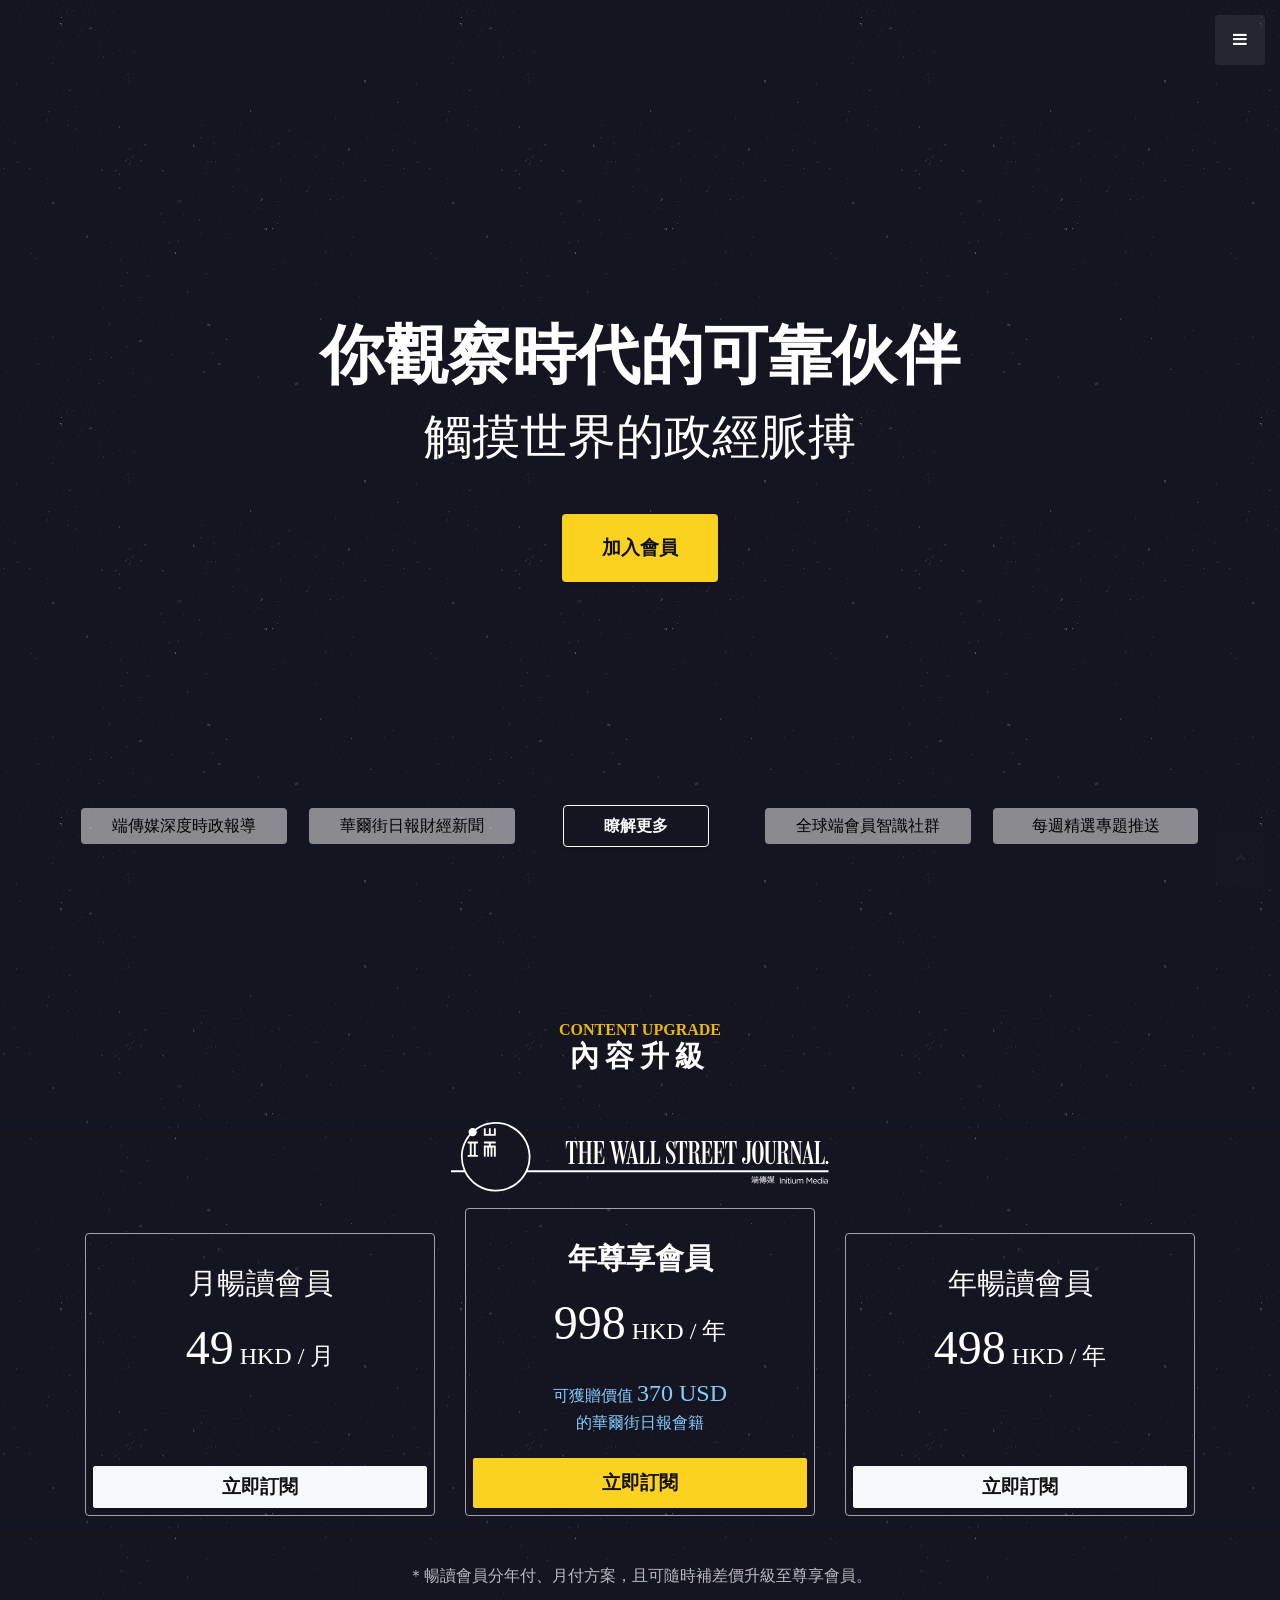
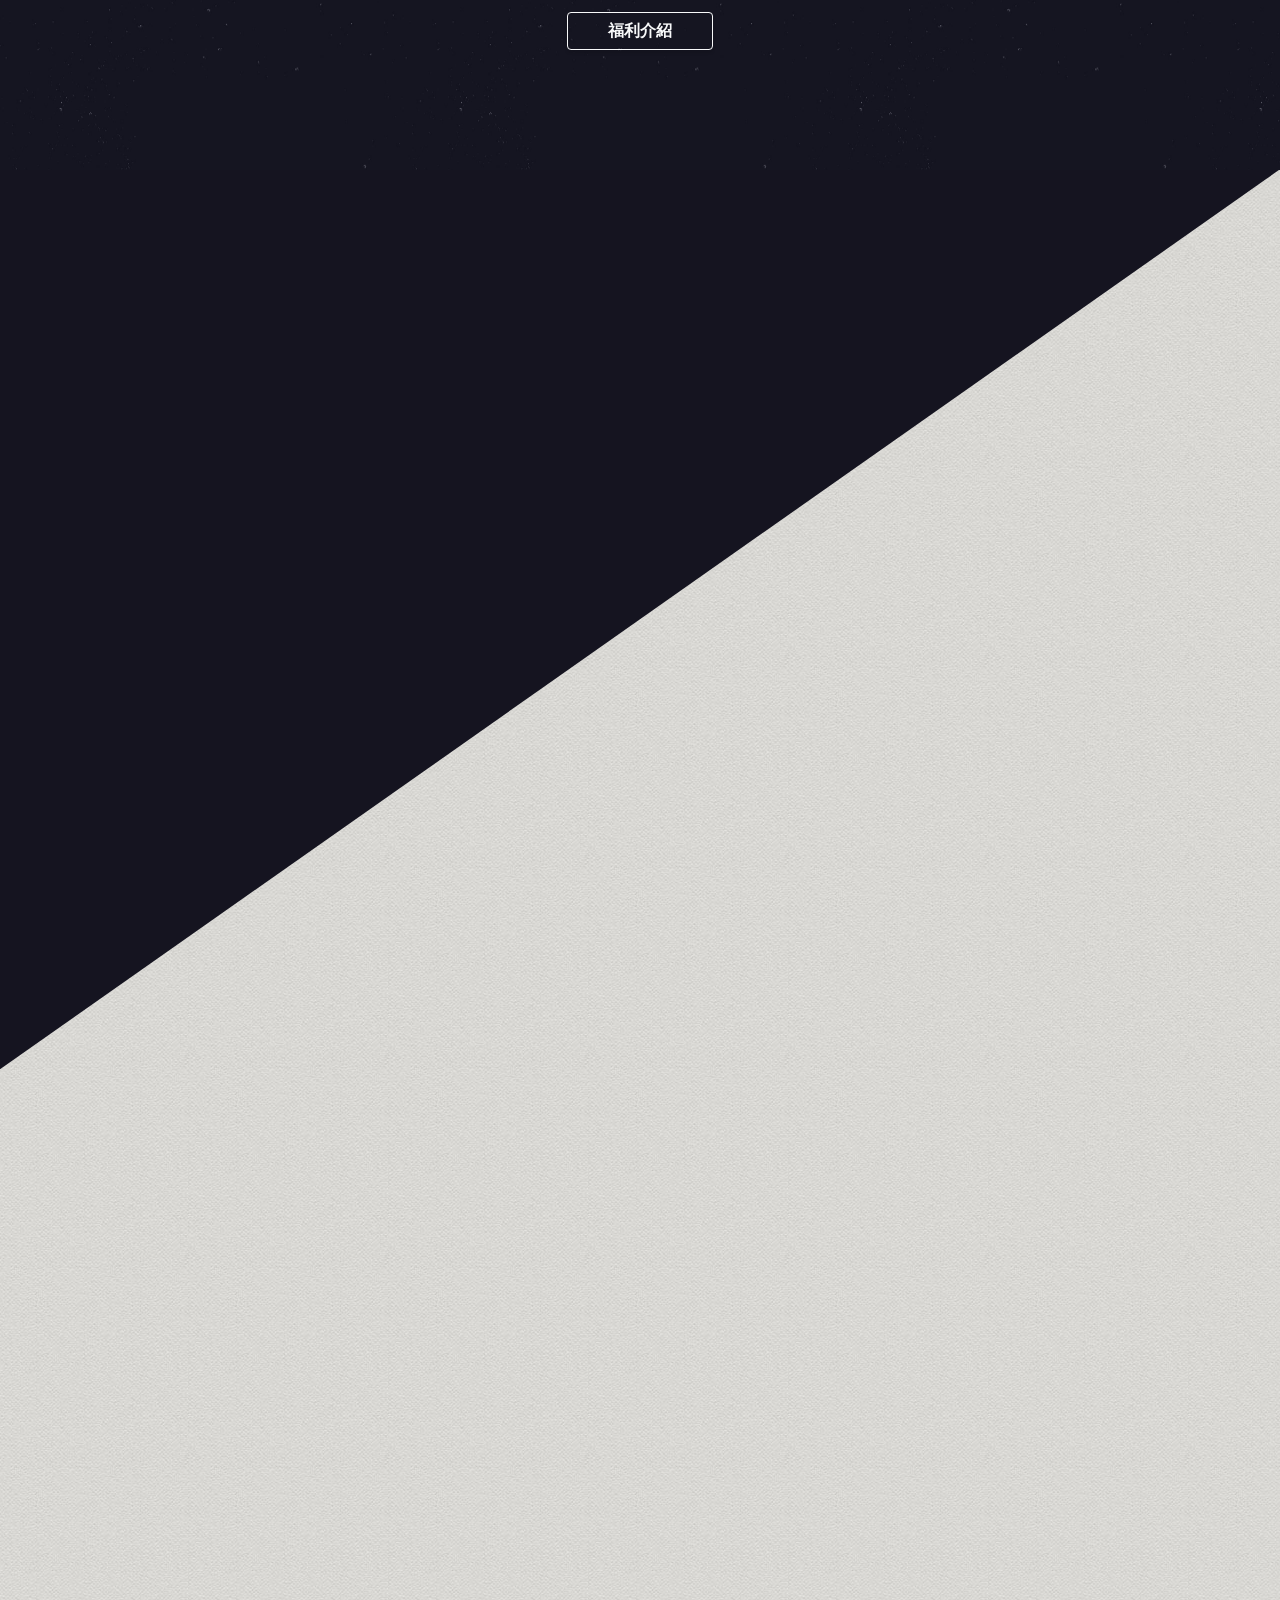
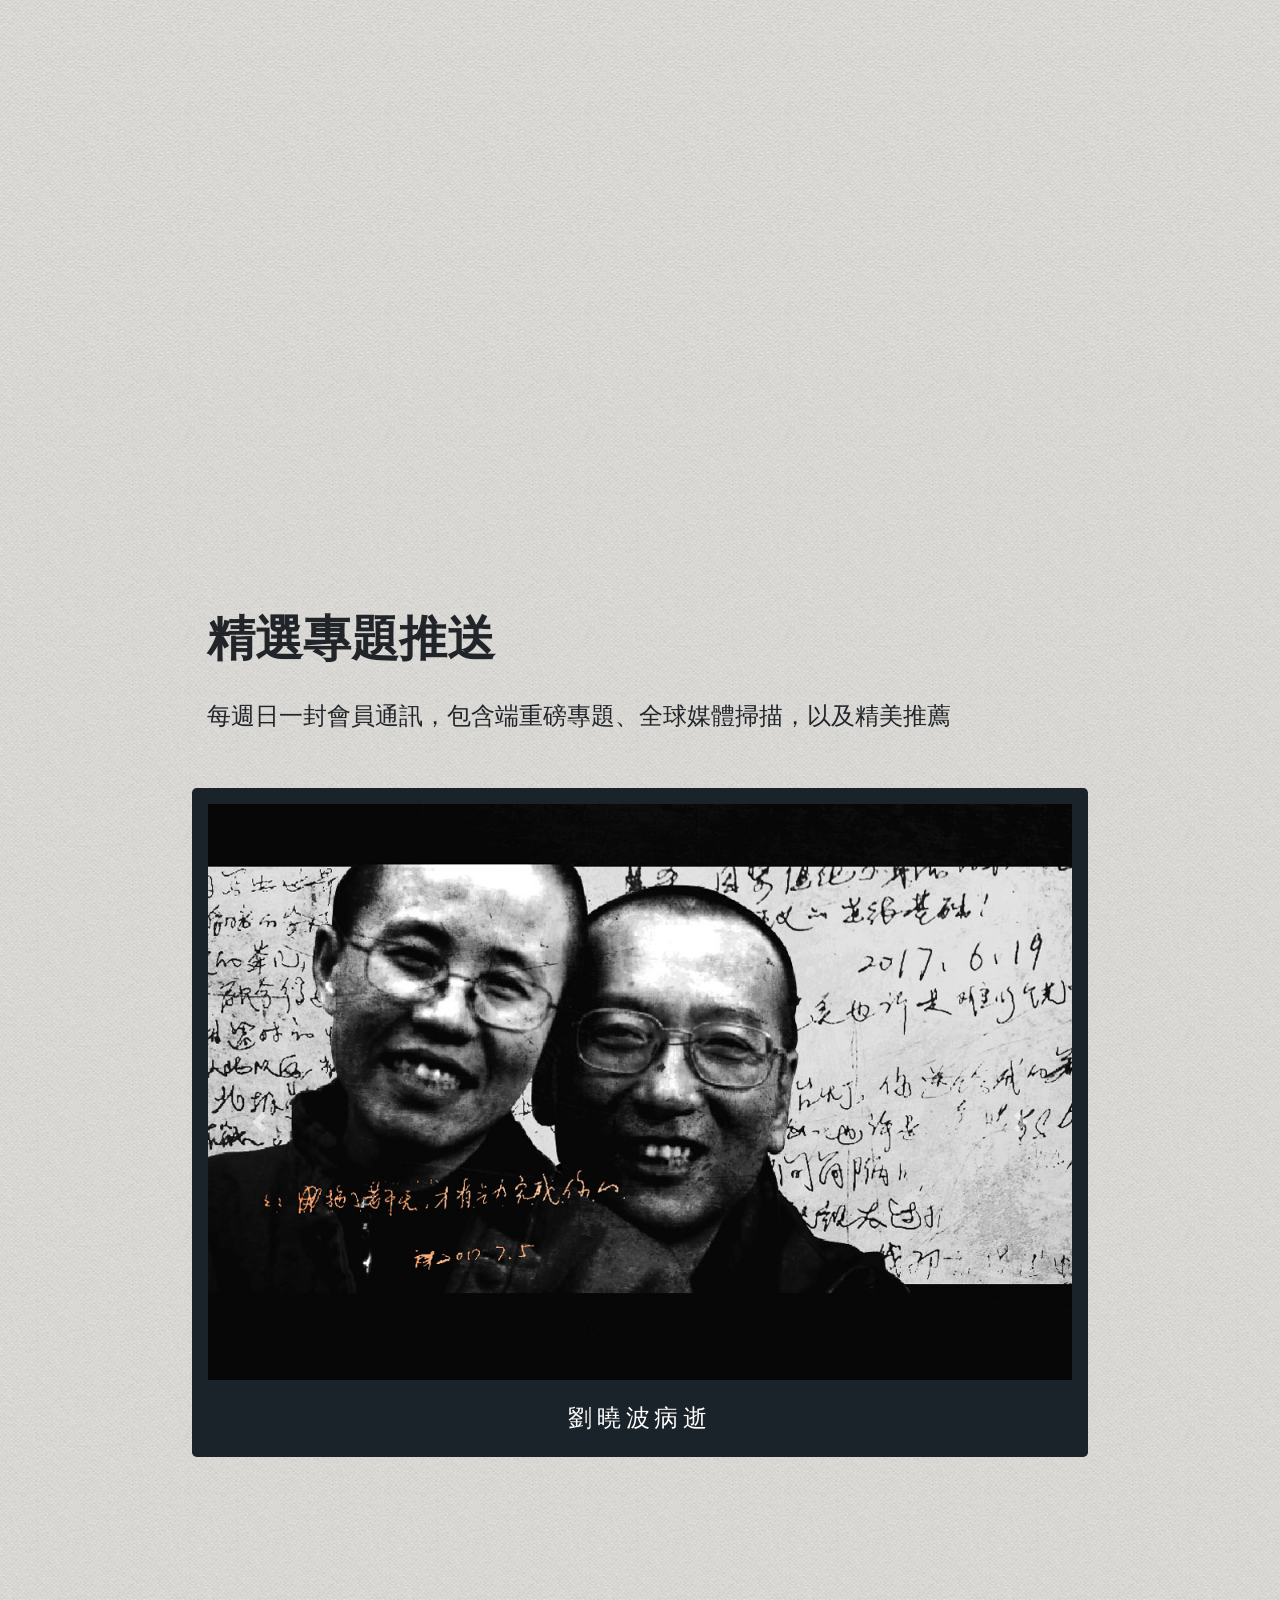
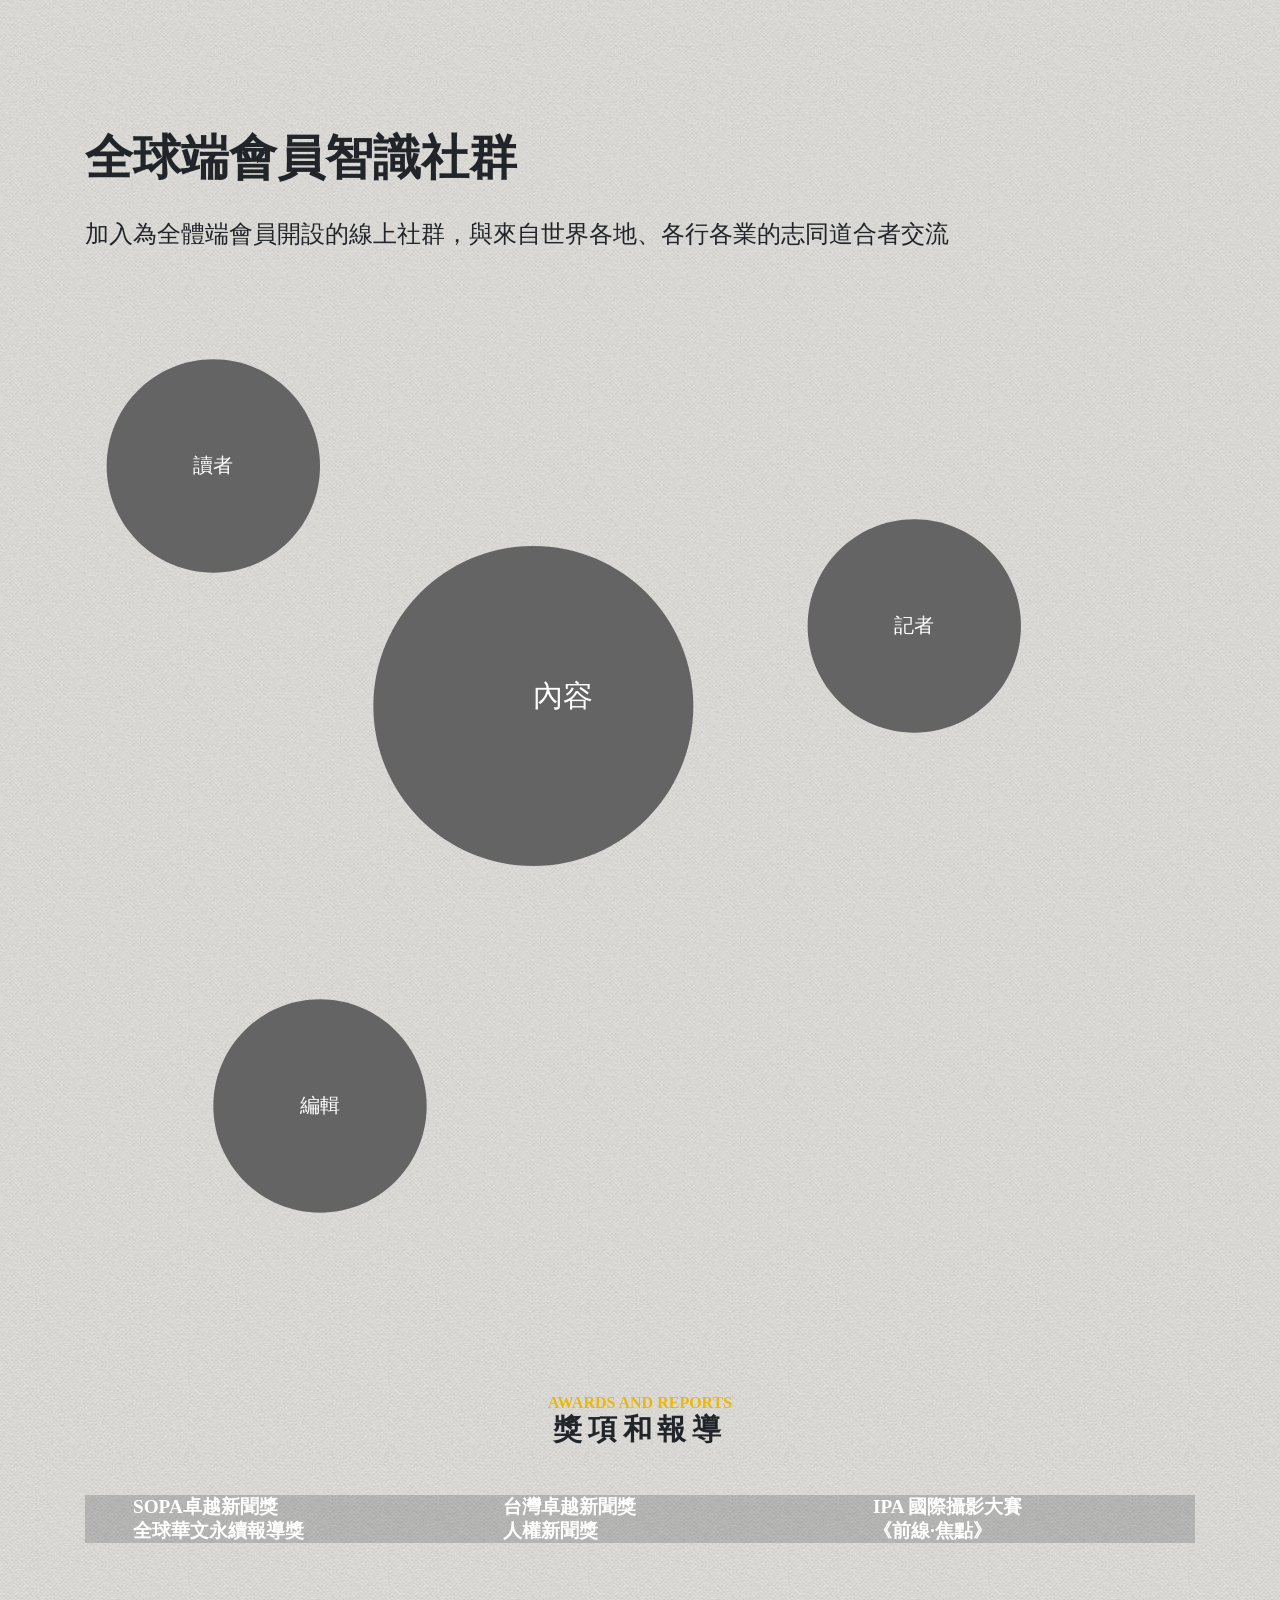
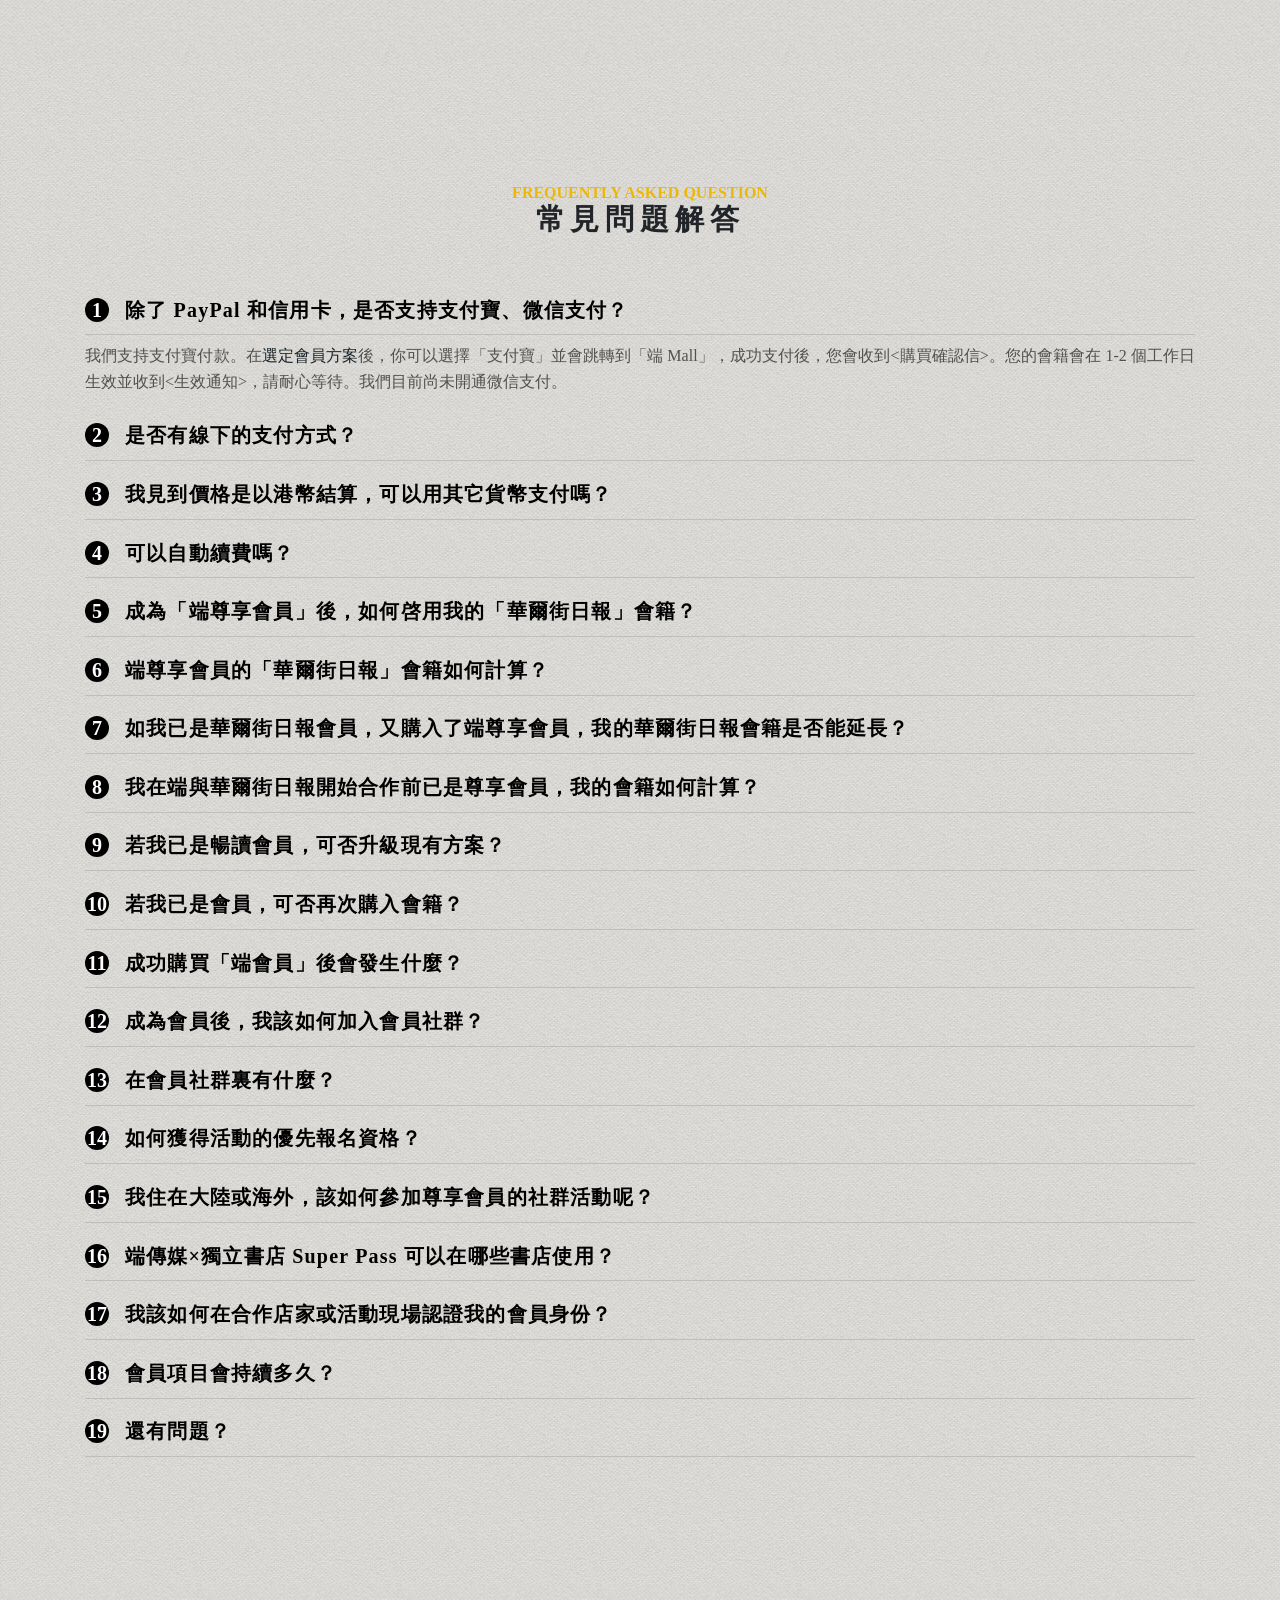
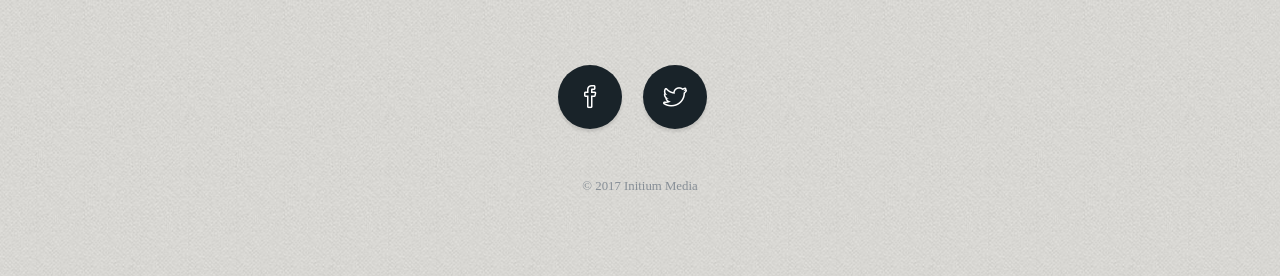
==== commit f2994fb7: "更新文字" ====
--- a/index.html
+++ b/index.html
@@ -1,10 +1,10 @@
-<!doctype html><html><head><meta charset="utf-8"><meta name="description" content=""><meta name="viewport" content="width=device-width,initial-scale=1"><title>端傳媒會員計劃</title><link rel="shortcut icon" href="/favicon.ico"><meta name="keywords" content="the initium membership,Initium Membership,端,端會員,Initium,Initium Media"><meta name="description" content="成為端尊享會員，端傳媒深度時政報道和華爾街日報全球實時財訊，一次全掌握。"><meta property="og:site_name" content="Initium Media"><meta property="og:title" content="觸摸時代的政經脈搏，我們想成為你觀察時代的可靠伙伴。"><meta property="og:image" content="https://membership.theinitium.com/img/share.jpg"><meta property="og:type" content="article"><meta property="og:url" content="https://membership.theinitium.com/"><meta property="og:description" content="成為端尊享會員，端傳媒深度時政報道和華爾街日報全球實時財訊，一次全掌握。"><meta name="twitter:card" content="summary_large_image"><meta name="twitter:site" content="@initiumnews"><meta name="twitter:title" content="觸摸時代的政經脈搏，我們想成為你觀察時代的可靠伙伴。"><meta name="twitter:description" content="成為端尊享會員，端傳媒深度時政報道和華爾街日報全球實時財訊，一次全掌握。"><meta name="twitter:creator" content="@initiumnews"><meta name="twitter:image:src" content="https://membership.theinitium.com/img/share.jpg"><link href="vendor/font-awesome/css/font-awesome.min.css" rel="stylesheet"><link href="vendor/simple-line-icons/css/simple-line-icons.css" rel="stylesheet"><link href="vendor/bootstrap/css/bootstrap.min.css" rel="stylesheet"><link rel="stylesheet" href="styles/main.css"><script src="https://cdnjs.cloudflare.com/ajax/libs/paper.js/0.11.5/paper-full.min.js"></script><script type="text/paperscript" canvas="canvas">// Ported from original Metaball script by SATO Hiroyuki
+<!doctype html><html><head><meta charset="utf-8"><meta name="description" content=""><meta name="viewport" content="width=device-width,initial-scale=1"><title>membership wsj landing page</title><link rel="apple-touch-icon" href="apple-touch-icon.png"><link href="vendor/font-awesome/css/font-awesome.min.css" rel="stylesheet"><link href="vendor/simple-line-icons/css/simple-line-icons.css" rel="stylesheet"><link href="vendor/bootstrap/css/bootstrap.min.css" rel="stylesheet"><link rel="stylesheet" href="styles/main.css"><script src="https://cdnjs.cloudflare.com/ajax/libs/paper.js/0.11.5/paper-full.min.js"></script><script type="text/paperscript" canvas="canvas">// Ported from original Metaball script by SATO Hiroyuki
         // http://park12.wakwak.com/~shp/lc/et/en_aics_script.html
         project.currentStyle = {
           fillColor: '#646464'
         };
 
-        var ballPositions = [[3, 3], [0.8, 1.5], [1.6, 0.8]];
+        var ballPositions = [[3, 3], [0.7, 1.5], [2, 0.6]];
         var text_content = ["讀者", "記者", "編輯"];
         var lg_text_content = "內容";
 
@@ -79,7 +79,7 @@
 
           for (var i = 0, l = paths.length; i < l; i++) {
             for (var j = i - 1; j >= 0; j--) {
-              var path = metaball(paths[i], paths[j], 0.5, handle_len_rate, view.center.x/1.8);
+              var path = metaball(paths[i], paths[j], 0.5, handle_len_rate, view.center.x/2);
               if (path) {
                 connections.appendTop(path);
                 path.removeOnMove();
@@ -159,4 +159,4 @@
             angle: radians * 180 / Math.PI,
             length: length
           });
-        }</script></head><body><body id="page-top"><a class="menu-toggle rounded" href="#"><i class="fa fa-bars"></i></a><nav id="sidebar-wrapper"><ul class="sidebar-nav"><li class="sidebar-brand"><a class="js-scroll-trigger" href="#page-top"></a></li><li class="sidebar-nav-item"><a class="js-scroll-trigger" href="#page-top">首頁</a></li><li class="sidebar-nav-item"><a class="js-scroll-trigger" href="#product">訂閱</a></li><li class="sidebar-nav-item"><a class="js-scroll-trigger" href="#about">關於端</a></li><li class="sidebar-nav-item"><a class="js-scroll-trigger" href="#portfolio">獎項</a></li><li class="sidebar-nav-item"><a class="js-scroll-trigger" href="#faq">常見問題</a></li></ul></nav><div class="bg-container"><header class="masthead d-flex text-white"><div class="overlay" id="red"></div><div class="overlay" id="grey"></div><div class="overlay" id="blue"></div><div class="container text-center my-auto main-content"><h2 class="mb-1">觸摸世界的政經脈搏</h2><h1 class="mb-5">你觀察時代的可靠伙伴</h1><a class="btn btn-light btn-xl js-scroll-trigger text-large" href="#product">加入會員</a><div class="footer"><div class="container"><div class="row text-thin row-padding text-container"><div class="text-item text-item-center show-in-mobile"><a class="btn btn-md btn-outline-light js-scroll-trigger" href="#about">了解更多</a></div><a class="text-item text-faded js-scroll-trigger" href="#portfolio">端傳媒深度<br class="show-in-tablet hide-in-mobile">時政報導 </a><a class="text-item text-faded js-scroll-trigger" href="#about">華爾街日報<br class="show-in-tablet hide-in-mobile">實時財訊</a><div class="text-item text-item-center hide-in-mobile"><a class="btn btn-md btn-outline-light js-scroll-trigger" href="#about">瞭解更多</a></div><a class="text-item text-faded js-scroll-trigger" href="#relationship">全球端會員<br class="show-in-tablet hide-in-mobile">智識社群 </a><a class="text-item text-faded js-scroll-trigger" href="#newsletter">每週精選<br class="show-in-tablet hide-in-mobile">專題推送</a></div></div></div></div><div id="logo"><a href="https://theinitium.com/" aria-label="端傳媒 Initium Media" target="_blank"><img class="icon_initium" src="images/i-logo.svg"></a></div></header><section class="content-section text-white text-center" id="product"><div class="container"><div class="content-section-heading"><h3 class="text-secondary mb-0">UPGRADE</h3><h2 class="mb-5">內容升級</h2></div><img id="cologo" class="mb-3" src="images/co-logo-white.svg"><div class="card-deck"><div class="card bg-transparent border-light" id="blockA"><div class="card-body"><h4 class="card-title text-thin">月暢讀會員</h4><p class="card-text"><span class="highlight">49</span> HKD / 月</p><a href="https://theinitium.com/subscription/checkout/basic_monthly" target="_blank" class="btn btn-light btn-full">立即訂閱</a></div></div><div class="card bg-transparent border-light focus" id="blockB"><div class="card-body"><h4 class="card-title">年尊享會員</h4><p class="card-text"><span class="highlight">998</span> HKD / 年</p><p class="text-blue">可免費獲贈價值 <span class="highlight">370 USD</span><br>的「華爾街日報 Digital Plus」會籍</p><a href="https://theinitium.com/subscription/checkout/premium_yearly_original" target="_blank" class="btn btn-light btn-full">立即訂閱</a></div></div><div class="card bg-transparent border-light" id="blockC"><div class="card-body"><h4 class="card-title text-thin">年暢讀會員</h4><p class="card-text"><span class="highlight">498</span> HKD / 年</p><a href="https://theinitium.com/subscription/checkout/basic_yearly_original" target="_blank" class="btn btn-light btn-full">立即訂閱</a></div></div></div><p class="mt-5 mb-4 text-faded" id="product-explain">＊暢讀會員分年付、月付方案，且可隨時補差價升級至尊享會員。</p><a class="btn btn-md btn-outline-light js-scroll-trigger" href="#about">福利介紹</a></div></section></div><section id="about"><div class="clipboard"><div class="content-section-text"><h3 class="text-title"><span class="light">華語深度報導</span><br>+ 國際財經資訊</h3><h2 class="mb-5 mt-4">尊享會員可暢讀端傳媒深度報導、並獲得「華爾街日報 Digital Plus」會籍，閱讀全語種所有線上付費內容（原價 370 美金／年）</h2></div></div></section><section id="newsletter"><div class="content-section-text container"><h3 class="text-title">精選專題推送</h3><h2 class="mb-5 mt-4">每週日一封會員通訊，包含端重磅專題、全球媒體掃描，以及精美推薦</h2></div><div id="carouselControls" class="carousel slide jumbotron container" data-ride="carousel"><div class="carousel-inner"><div class="carousel-item active"><img class="d-block w-100" src="images/newsletter0.jpg" alt="First slide"><h5>劉曉波病逝</h5></div><div class="carousel-item"><img class="d-block w-100" src="images/newsletter2.jpg" alt="Second slide"><h5>揭開紅幕</h5></div><div class="carousel-item"><img class="d-block w-100" src="images/newsletter7.jpg" alt="Third slide"><h5>北京切除</h5></div><div class="carousel-item"><img class="d-block w-100" src="images/newsletter4.jpg" alt="Forth slide"><h5>澳門風災</h5></div><div class="carousel-item"><img class="d-block w-100" src="images/newsletter6.jpg" alt="Fifth slide"><h5>香港回歸20週年</h5></div><div class="carousel-item"><img class="d-block w-100" src="images/newsletter10.jpg" alt="Fifth slide"><h5>公民黑客</h5></div><div class="carousel-item"><img class="d-block w-100" src="images/newsletter1.jpg" alt="Fifth slide"><h5>金門賭場公投</h5></div><div class="carousel-item"><img class="d-block w-100" src="images/newsletter9.jpg" alt="Fifth slide"><h5>加泰隆尼亞獨立</h5></div></div><a class="carousel-control-prev" href="#carouselControls" role="button" data-slide="prev"><span class="carousel-control-prev-icon" aria-hidden="true"></span> <span class="sr-only">Previous</span> </a><a class="carousel-control-next" href="#carouselControls" role="button" data-slide="next"><span class="carousel-control-next-icon" aria-hidden="true"></span> <span class="sr-only">Next</span></a></div></section><section id="relationship"><div class="content-section-text container"><h3 class="text-title">全球端會員智識社群</h3><h2 class="mb-5 mt-4">加入為全體端會員開設的線上社群，與來自世界各地、各行各業的志同道合者交流</h2></div><canvas id="canvas" width="800" height="600" resize></canvas><div id="benefit"><div class="content-section-text"><h2 class="mb-5 mt-4"><ul><li>合作書店優惠</li><li>線下活動優惠</li><li>端 Mall 端旅行 購物折扣</li></ul></h2></div></div></section><section class="content-section" id="portfolio"><div class="container"><div class="content-section-heading text-center"><h3 class="text-secondary mb-0">AWARDS AND REPORTS</h3><h2 class="mb-5">獎項和報導</h2></div><div class="row no-gutters"><div class="col-lg-4 col-sm-6"><a class="portfolio-item" href="https://theinitium.com/article/20170615-sopa/" target="_blank"><span class="caption"><span class="caption-content"><h2>SOPA卓越新聞獎</h2><p class="mb-0">2017年六項大獎</p><p class="mb-0">2016年兩項大獎</p></span></span><img class="img-fluid" src="https://d32kak7w9u5ewj.cloudfront.net/media/bde7863b0dd4451aab74c57145c7d649.jpg?imageView2/1/w/1080/h/720/format/jpg" alt=""></a></div><div class="col-lg-4 col-sm-6"><a class="portfolio-item" href="https://theinitium.com/article/20161118-taiwan-excellence-news/" target="_blank"><span class="caption"><span class="caption-content"><h2>台灣卓越新聞獎</h2><p class="mb-0">國際新聞報導獎</p></span></span><img class="img-fluid" src="https://d32kak7w9u5ewj.cloudfront.net/media/c58b78e2d8fd41fe9ea606fd6da332ea.jpg?imageView2/1/w/1080/h/720/format/jpg" alt=""></a></div><div class="col-lg-4 col-sm-6"><a class="portfolio-item" target="_blank" href="https://theinitium.com/article/20171012-ipa-international-awards/"><span class="caption"><span class="caption-content"><h2>IPA 國際攝影大賽</h2><p class="mb-0">「人物類：生活方式」組別第二名</p></span></span><img class="img-fluid" src="https://d32kak7w9u5ewj.cloudfront.net/static/img/portfolio/20171012-ipa-international-awards.jpg" alt=""></a></div><div class="col-lg-4 col-sm-6"><a class="portfolio-item" href="https://theinitium.com/article/20170917-newsaward/" target="_blank"><span class="caption"><span class="caption-content"><h2>全球華文永續報導獎</h2><p class="mb-0">專業組首獎</p></span></span><img class="img-fluid" src="https://d32kak7w9u5ewj.cloudfront.net/media/image/2016/08/17f38fa5aa8e47f8815deb55cc58eb24.jpg" alt=""></a></div><div class="col-lg-4 col-sm-6"><a class="portfolio-item" href="https://theinitium.com/article/20170513-initiumnews-2017-human-rights-press-awards/" target="_blank"><span class="caption"><span class="caption-content"><h2>人權新聞獎</h2><p class="mb-0">2017年三項大獎</p><p class="mb-0">2015年五項大獎</p></span></span><img class="img-fluid" src="https://d32kak7w9u5ewj.cloudfront.net/media/image/2016/05/10d81fac419e496992f7a9031f1f44e0.jpg?imageView2/1/w/1080/h/720/format/jpg" alt=""></a></div><div class="col-lg-4 col-sm-6"><a class="portfolio-item" href="https://theinitium.com/article/20170319-photo-hkppa/" target="_blank"><span class="caption"><span class="caption-content"><h2>《前線·焦點》</h2><p class="mb-0">2016年三項大獎</p><p class="mb-0">2015年五項大獎</p></span></span><img class="img-fluid" src="https://d32kak7w9u5ewj.cloudfront.net/media/image/2017/03/8178c38f4f7244cdadee13a8a69fa50c.JPG?imageView2/1/w/1080/h/720/format/jpg" alt=""></a></div></div></div></section><section class="content-section" id="qa"><div class="content-section-heading text-center"><h3 class="text-secondary mb-0">FREQUENTLY ASKED QUESTIONS</h3><h2 class="mb-5">常見問題解答</h2></div><div class="panel-group container" id="faq" role="tablist" aria-multiselectable="true"><div class="panel panel-default"><div class="panel-heading"><h5 class="panel-title"><span>1</span> <a data-toggle="collapse" class="collapsed qaEvent" gtm-name="q01" data-parent="#faq" href="#collapse01">可以自動續費嗎？</a></h5></div><div id="collapse01" class="panel-collapse collapse"><div class="panel-body"><p>以 PayPal 或信用卡（支持 Visa, MasterCard 以及 American Express）支付的會員，購買的同時會開啓自動續費，在會籍到期時根據所參與的方案自動扣款，並延續會籍。您可以到網頁版的「個人中心 - 付費管理」中管理續費狀態。以其它支付方式加入的會員，暫無法自動續費，到期後需重新購買。</p></div></div></div><div class="panel panel-default"><div class="panel-heading" role="tab"><h5 class="panel-title"><span>2</span> <a data-toggle="collapse" class="collapsed qaEvent" gtm-name="q02" data-parent="#faq" href="#collapse02">除了 PayPal 和信用卡，是否支持支付寶、微信支付？</a></h5></div><div id="collapse02" class="panel-collapse collapse show"><div class="panel-body"><p>我們支持支付寶付款，雖無法開啓自動續費，但可以在支付時選擇購買的份數，如 3 個月的月付方案、2 年的年付方案等。我們目前尚未開通微信支付。</p></div></div></div><div class="panel panel-default"><div class="panel-heading"><h5 class="panel-title"><span>3</span> <a data-toggle="collapse" class="collapsed qaEvent" gtm-name="q03" data-parent="#faq" href="#collapse03">是否有線下的支付方式？</a></h5></div><div id="collapse03" class="panel-collapse collapse"><div class="panel-body"><p>身在香港或台灣的讀者，可選擇以匯款、支票的方式付費，亦可親臨我們的辦公室以現金購買。請將有效的支票、匯款單據，連同填妥的<訂閱表格>一併寄給我們即可。訂閱表格和辦公室地址，請聯繫 membership@theinitium.com 獲取。</訂閱表格></p></div></div></div><div class="panel panel-default"><div class="panel-heading"><h5 class="panel-title"><span>4</span> <a data-toggle="collapse" class="collapsed qaEvent" gtm-name="q04" data-parent="#faq" href="#collapse04">會籍需要多久才能生效？</a></h5></div><div id="collapse04" class="panel-collapse collapse"><div class="panel-body"><p>以線上方式支付的會員，您的會籍會立即生效；若您是線下支付，會籍會於款項收悉的 1-2 個工作日內（不包括香港的法定假期）生效。生效同時，您會收到<會籍生效通知>，登入後可在「個人中心」頁面見到會員標識（金色星星），即可暢讀全站內容。</會籍生效通知></p></div></div></div><div class="panel panel-default"><div class="panel-heading"><h5 class="panel-title"><span>5</span> <a data-toggle="collapse" class="collapsed qaEvent" gtm-name="q05" data-parent="#faq" href="#collapse05">我見到價格是以港幣結算，可以用其它貨幣支付嗎？</a></h5></div><div id="collapse05" class="panel-collapse collapse"><div class="panel-body"><p>可以，任何線上支付方式都會自動換算為您的所在地貨幣，而對於線下支付，<訂閱表格>中分別列明了港幣和台幣的價格。</訂閱表格></p></div></div></div><div class="panel panel-default"><div class="panel-heading"><h5 class="panel-title"><span>6</span> <a data-toggle="collapse" class="collapsed qaEvent" gtm-name="q06" data-parent="#faq" href="#collapse06">我已是會員，為何在 App 上仍無法評論付費文章或仍看到邀請加入會員的廣告？</a></h5></div><div id="collapse06" class="panel-collapse collapse"><div class="panel-body"><p>此問題是由於 App 更新版本並增加部分會員專享功能後，你尚未登出過帳號，App 暫未獲取帳號信息更新造成的。請嘗試在 App「個人中心」登出當前會員帳號後重新登入，並確保您的 App 為 1.8.0 或以上版本。</p></div></div></div><div class="panel panel-default"><div class="panel-heading"><h5 class="panel-title"><span>7</span> <a data-toggle="collapse" class="collapsed qaEvent" gtm-name="q07" data-parent="#faq" href="#collapse07">若我處在自動續費中，可否更新付款方式？</a></h5></div><div id="collapse07" class="panel-collapse collapse"><div class="panel-body"><p>可以。在網頁版的「個人中心 - 付費管理」中，您可以選擇「更新付款方式」。支付信息成功更新後，您的下一次續費將以新的付款方式支付。</p></div></div></div><div class="panel panel-default"><div class="panel-heading"><h5 class="panel-title"><span>8</span> <a data-toggle="collapse" class="collapsed qaEvent" gtm-name="q8" data-parent="#faq" href="#collapse8">若我已是暢讀會員，可否升級到尊享會員？</a></h5></div><div id="collapse8" class="panel-collapse collapse"><div class="panel-body"><p>無論您是月付、還是年付的暢讀會員，只要您的暢讀會籍仍未到期，就可以補差價成為尊享會員。請留意，您新獲得的方案是以升級日為起點的完整會籍，而非將會籍中剩餘的天數升級。差價計算公式如下：</p><p class="form">＊ 差價 = 一年「端尊享會員會籍」的時價 - 您剩餘「端暢讀會員會籍」的對應價值</p><p>若您的賬戶中曾有任何贈閱方案（含試閱、免費會籍等），請聯繫 <a class="link" target="_blank" href="mailto:membership@theinitium.com">membership@theinitium.com</a> 進行升級。</p></div></div></div><div class="panel panel-default"><div class="panel-heading"><h5 class="panel-title"><span>9</span> <a data-toggle="collapse" class="collapsed qaEvent" gtm-name="q09" data-parent="#faq" href="#collapse09">成為「端尊享會員」後，如何啓用我的「華爾街日報」會籍？</a></h5></div><div id="collapse09" class="panel-collapse collapse"><div class="panel-body"><p>會籍生效時，您會收到一封由端寄出的<會籍生效通知>，點擊信中的「領取華爾街日報會籍」鏈接後，「華爾街日報」會直接發送含有啟動鏈接的電郵到您的郵箱。按該郵件中的指引即可開通華爾街日報會籍。若您錯過了郵件，亦可直接在網頁版「用戶中心 - 付費管理」中點擊「領取華爾街日報會籍」，進入上述流程。</會籍生效通知></p></div></div></div><div class="panel panel-default"><div class="panel-heading"><h5 class="panel-title"><span>10</span> <a data-toggle="collapse" class="collapsed qaEvent" gtm-name="q10" data-parent="#faq" href="#collapse10">端尊享會員的「華爾街日報」會籍如何計算？</a></h5></div><div id="collapse10" class="panel-collapse collapse"><div class="panel-body"><p>您所獲贈的「華爾街日報 Digital Plus 會籍」與您的「端尊享會員會籍」同步，例如，您於 1 月 1 日成為一年期的端尊享會員，在此後的會期內無論您何時開通華爾街日報會籍，您的華爾街日報會籍會與您的端會員一起，於次年 1 月 1 日同時暫時中止。</p></div></div></div><div class="panel panel-default"><div class="panel-heading"><h5 class="panel-title"><span>11</span> <a data-toggle="collapse" class="collapsed qaEvent" gtm-name="q11" data-parent="#faq" href="#collapse11">如我已是華爾街日報會員，又購入了端尊享會員，我的華爾街日報會籍是否能延長？</a></h5></div><div id="collapse11" class="panel-collapse collapse"><div class="panel-body"><p>不能。您獲贈的「華爾街日報 Digital Plus 會籍」將與您所購買的「端尊享會員會籍」同步，無法轉移至別的賬戶，若您已是「華爾街日報」會員，建議您購買「暢讀會員」。</p></div></div></div><div class="panel panel-default"><div class="panel-heading"><h5 class="panel-title"><span>12</span> <a data-toggle="collapse" class="collapsed qaEvent" gtm-name="q12" data-parent="#faq" href="#collapse12">我在端與華爾街日報開始合作前已是尊享會員，我的會籍如何計算？</a></h5></div><div id="collapse12" class="panel-collapse collapse"><div class="panel-body"><p>上述計算方法依然適用，從 2017 年 12 月起，您亦可以獲得「華爾街日報會籍」，並持續至「端尊享會員會籍」結束日。詳細領取及使用方法，請參見我們發送給您的郵件。</p></div></div></div><div class="panel panel-default"><div class="panel-heading"><h5 class="panel-title"><span>13</span> <a data-toggle="collapse" class="collapsed qaEvent" gtm-name="q13" data-parent="#faq" href="#collapse13">誰可以領取「當今大馬」會籍？</a></h5></div><div id="collapse13" class="panel-collapse collapse"><div class="panel-body"><p>若你是端傳媒的尊享會員，可直接領取「當今大馬」會籍，閱讀「當今大馬」各語種的全部內容；另外，我們也為暢讀會員爭取到試閱機會，若你是暢讀會員，也可按以下流程領取「當今大馬」會籍，獲得閱讀權限。具體試閱結束時間，我們將以郵件形式另行通知。</p></div></div></div><div class="panel panel-default"><div class="panel-heading"><h5 class="panel-title"><span>14</span> <a data-toggle="collapse" class="collapsed qaEvent" gtm-name="q14" data-parent="#faq" href="#collapse14">成為「端會員」後，如何啓用我的「當今大馬」會籍？</a></h5></div><div id="collapse14" class="panel-collapse collapse"><div class="panel-body"><p>成為端會員後，你可以在「訂閱成功」頁面點擊「領取當今大馬會籍」鏈接，或在由端寄出的<會籍生效通知>郵件中點擊「領取當今大馬會籍」鏈接，前往當今大馬網站進行領取會籍操作。若您錯過了郵件或已是端會員，亦可直接在網頁版「用戶中心 - 付費管理」中點擊「領取當今大馬會籍」，進入上述流程。</會籍生效通知></p></div></div></div><div class="panel panel-default"><div class="panel-heading"><h5 class="panel-title"><span>15</span> <a data-toggle="collapse" class="collapsed qaEvent" gtm-name="q15" data-parent="#faq" href="#collapse15">端會員的「當今大馬」會籍如何計算？</a></h5></div><div id="collapse15" class="panel-collapse collapse"><div class="panel-body"><p>你所獲贈的「當今大馬 會籍」與你的「端尊享會員 會籍」同步，例如，你於 1 月 1 日成為一年期的端尊享會員，在此後的會期內無論你何時開通當今大馬會籍，你的當今大馬會籍會與你的端尊享會員會籍一起，於次年 1 月 1 日同時暫時中止。</p><p>* 若你為暢讀會員，亦可獲得試閱權限，具體試閱結束時間，我們將以郵件形式另行通知。</p></div></div></div><div class="panel panel-default"><div class="panel-heading"><h5 class="panel-title"><span>16</span> <a data-toggle="collapse" class="collapsed qaEvent" gtm-name="q16" data-parent="#faq" href="#collapse16">如我已是當今大馬會員，又購入了端會員，我的當今大馬會籍是否能延長？</a></h5></div><div id="collapse16" class="panel-collapse collapse"><div class="panel-body"><p>不能。你獲贈的「當今大馬 會籍」將與你所購買的「端傳媒 會籍」同步，無法轉移至別的賬戶。</p><p>* 前往當今大馬網站進行領取會籍過程中，若有任何問題，請聯繫當今大馬 Malaysiakini 客服 techsupport@malaysiakini.com。</p><p>如有任何問題，請聯繫端傳媒客服<a class="link" target="_blank" href="mailto:membership@theinitium.com">membership@theinitium.com</a></p></div></div></div><div class="panel panel-default"><div class="panel-heading"><h5 class="panel-title"><span>17</span> <a data-toggle="collapse" class="collapsed qaEvent" gtm-name="q17" data-parent="#faq" href="#collapse17">成為會員後，我該如何加入會員社群？</a></h5></div><div id="collapse17" class="panel-collapse collapse"><div class="panel-body"><p>加入會員後，我們會聯絡您，邀請您加入我們的 Facebook 社群。尊享會員可以額外加入專屬的精品小群，以及線上興趣小組。</p></div></div></div><div class="panel panel-default"><div class="panel-heading"><h5 class="panel-title"><span>18</span> <a data-toggle="collapse" class="collapsed qaEvent" gtm-name="q18" data-parent="#faq" href="#collapse18">在會員社群裏有什麼？</a></h5></div><div id="collapse18" class="panel-collapse collapse"><div class="panel-body"><p>可以在「端會員」社群裏發帖、跟其他會員交流，參與線上直播或互動。端傳媒的編輯、撰稿人們也將不定期進入社群，跟大家交流；</p><p>有任何建議、疑問，都可以在社群中留言，我們會一一回覆。</p></div></div></div><div class="panel panel-default"><div class="panel-heading"><h5 class="panel-title"><span>19</span> <a data-toggle="collapse" class="collapsed qaEvent" gtm-name="q19" data-parent="#faq" href="#collapse19">如何獲得活動的優先報名資格？</a></h5></div><div id="collapse19" class="panel-collapse collapse"><div class="panel-body"><p>當我們舉辦活動，會不定期通過郵件和社群向會員發送活動訊息和參與方式。</p></div></div></div><div class="panel panel-default"><div class="panel-heading"><h5 class="panel-title"><span>20</span> <a data-toggle="collapse" class="collapsed qaEvent" gtm-name="q20" data-parent="#faq" href="#collapse20">我住在大陸或海外，該如何參加尊享會員的社群活動呢？</a></h5></div><div id="collapse20" class="panel-collapse collapse"><div class="panel-body"><p>我們的辦公室設在香港、台灣，所以目前舉辦的線下活動或聚會，會以兩地為主。但我們會盡力為活動安排視頻直播，並且歡迎全球各地的會員通過網路連入，一起參與。</p></div></div></div><div class="panel panel-default"><div class="panel-heading"><h5 class="panel-title"><span>21</span> <a data-toggle="collapse" class="collapsed qaEvent" gtm-name="q21" data-parent="#faq" href="#collapse21">端傳媒×獨立書店 Super Pass 可以在哪些書店使用？</a></h5></div><div id="collapse21" class="panel-collapse collapse"><div class="panel-body"><p>書店清單和優惠細則在<a class="link" href="https://theinitium.com/article/membership-bookstore-list/" target="_black">這裏</a>（不斷增長中……），若您是店家，歡迎來函與我們洽談合作事宜：membership@theinitium.com。</p></div></div></div><div class="panel panel-default"><div class="panel-heading"><h5 class="panel-title"><span>22</span> <a data-toggle="collapse" class="collapsed qaEvent" gtm-name="q22" data-parent="#faq" href="#collapse22">我該如何在合作店家或活動現場認證我的會員身份？</a></h5></div><div id="collapse22" class="panel-collapse collapse"><div class="panel-body"><p>出示電子會員身份識別，即網站和 App 的個人中心頁面中的金色星標。</p></div></div></div><div class="panel panel-default"><div class="panel-heading"><h5 class="panel-title"><span>23</span> <a data-toggle="collapse" class="collapsed qaEvent" gtm-name="q23" data-parent="#faq" href="#collapse23">會員項目會持續多久？</a></h5></div><div id="collapse23" class="panel-collapse collapse"><div class="panel-body"><p>如無重大變故，我們的會員項目將一直持續。當本項目因故無法進行時，本公司保有修改、變更或暫停本項目的權利。如有未盡事宜，悉依本公司相關規定或解釋辦理，並得隨時補充公告之。詳盡的「服務協議」和「付費會員銷售條款」請點擊<a class="link" href="https://theinitium.com/misc/agreement/" target="_black">這裏</a>。</p></div></div></div><div class="panel panel-default"><div class="panel-heading"><h5 class="panel-title"><span>24</span> <a data-toggle="collapse" class="collapsed qaEvent" gtm-name="q24" data-parent="#faq" href="#collapse24">還有問題？</a></h5></div><div id="collapse24" class="panel-collapse collapse"><div class="panel-body"><p>歡迎聯繫我們：<a class="link" target="_blank" href="mailto:membership@theinitium.com">membership@theinitium.com</a></p><p>或加我們的客服號「迷你端（Minitium）為好友：</p><p>Facebook：<a class="link" href="https://www.facebook.com/minitiummeow" target="_black">https://www.facebook.com/minitiummeow</a></p><p>微信：minitium</p></div></div></div></div></section><footer class="footer text-center"><div class="container"><ul class="list-inline mb-5"><li class="list-inline-item"><a class="social-link rounded-circle text-white mr-3" href="https://www.facebook.com/sharer.php?s=100&amp;u=https://membership.theinitium.com/" onclick='return window.open(this.href,"","menubar=no,toolbar=no,resizable=yes,scrollbars=no,height=368,width=600"),!1' title="分享到 facebook"><i class="icon-social-facebook"></i></a></li><li class="list-inline-item"><a class="social-link rounded-circle text-white mr-3" href="https://twitter.com/share?url=https://membership.theinitium.com/&amp;text=成為端尊享會員，端傳媒深度時政報道和華爾街日報全球實時財訊，一次全掌握。&amp;via=initiumnews" onclick='return window.open(this.href,"","menubar=no,toolbar=no,resizable=yes,scrollbars=no,height=400,width=600"),!1' title="分享到 twitter"><i class="icon-social-twitter"></i></a></li></ul><p class="text-muted small mb-0">&copy; 2017 Initium Media</p></div></footer><a class="btn-subscription rounded" href="https://theinitium.com/subscription/checkout/premium_yearly_original" target="_blank">加入<br>會員</a><script>!function(e,a,t,n,g,c){e.GoogleAnalyticsObject="ga",e.ga||(e.ga=function(){(e.ga.q=e.ga.q||[]).push(arguments)}),e.ga.l=+new Date,g=a.createElement("script"),c=a.getElementsByTagName("script")[0],g.src="https://www.google-analytics.com/analytics.js",c.parentNode.insertBefore(g,c)}(window,document),ga("create","UA-65642613-10"),ga("send","pageview")</script><script src="scripts/vendor.js"></script><script src="scripts/plugins.js"></script><script src="scripts/main.js"></script></body></body></html>+        }</script></head><body><body id="page-top"><a class="menu-toggle rounded" href="#"><i class="fa fa-bars"></i></a><nav id="sidebar-wrapper"><ul class="sidebar-nav"><li class="sidebar-brand"><a class="js-scroll-trigger" href="#page-top"></a></li><li class="sidebar-nav-item"><a class="js-scroll-trigger" href="#page-top">首頁</a></li><li class="sidebar-nav-item"><a class="js-scroll-trigger" href="#product">訂閱</a></li><li class="sidebar-nav-item"><a class="js-scroll-trigger" href="#about">關於端</a></li><li class="sidebar-nav-item"><a class="js-scroll-trigger" href="#portfolio">獎項</a></li><li class="sidebar-nav-item"><a class="js-scroll-trigger" href="#faq">常見問題</a></li></ul></nav><header class="masthead d-flex text-white"><div class="container text-center my-auto"><h1 class="mb-1">你觀察時代的可靠伙伴</h1><h2 class="mb-5">觸摸世界的政經脈搏</h2><a class="btn btn-light btn-xl js-scroll-trigger text-large" href="#product">加入會員</a><div class="footer"><div class="container"><div class="row text-thin row-padding text-container"><div class="text-item text-item-center show-in-mobile"><a class="btn btn-md btn-outline-light js-scroll-trigger" href="#about">瞭解更多</a></div><div class="text-item text-faded">端傳媒深度<br class="show-in-tablet hide-in-mobile">時政報導</div><div class="text-item text-faded">華爾街日報<br class="show-in-tablet hide-in-mobile">財經新聞</div><div class="text-item text-item-center hide-in-mobile"><a class="btn btn-md btn-outline-light js-scroll-trigger" href="#about">瞭解更多</a></div><div class="text-item text-faded">全球端會員<br class="show-in-tablet hide-in-mobile">智識社群</div><div class="text-item text-faded">每週精選<br class="show-in-tablet hide-in-mobile">專題推送</div></div></div></div></div><div class="overlay"></div></header><section class="content-section text-white text-center" id="product"><div class="container"><div class="content-section-heading"><h3 class="text-secondary mb-0">CONTENT UPGRADE</h3><h2 class="mb-5">內容升級</h2></div><img id="cologo" class="mb-3" src="images/co-logo-white.svg"><div class="card-deck"><div class="card bg-transparent border-light" id="blockA"><div class="card-body"><h4 class="card-title text-thin">月暢讀會員</h4><p class="card-text"><span class="highlight">49</span> HKD / 月</p><a href="https://theinitium.com/subscription/checkout/basic_monthly" target="_blank" class="btn btn-light btn-full">立即訂閱</a></div></div><div class="card bg-transparent border-light focus" id="blockB"><div class="card-body"><h4 class="card-title">年尊享會員</h4><p class="card-text"><span class="highlight">998</span> HKD / 年</p><p class="text-blue">可獲贈價值 <span class="highlight">370 USD</span><br>的華爾街日報會籍</p><a href="https://theinitium.com/subscription/checkout/premium_yearly_original" target="_blank" class="btn btn-light btn-full">立即訂閱</a></div></div><div class="card bg-transparent border-light" id="blockC"><div class="card-body"><h4 class="card-title text-thin">年暢讀會員</h4><p class="card-text"><span class="highlight">498</span> HKD / 年</p><a href="https://theinitium.com/subscription/checkout/basic_yearly_original" target="_blank" class="btn btn-light btn-full">立即訂閱</a></div></div></div><p class="mt-5 mb-4 text-faded" id="product-explain">＊暢讀會員分年付、月付方案，且可隨時補差價升級至尊享會員。</p><a class="btn btn-md btn-outline-light js-scroll-trigger" href="#about">福利介紹</a></div></section><section id="about"><div class="clipboard"><div class="content-section-text"><h3 class="text-title">華語深度報導<br>+ 國際財經資訊</h3><h2 class="mb-5 mt-4">尊享會員可暢讀端傳媒深度報導、華爾街日報全語種所有付費內容（原價 370 美金／年）</h2></div></div></section><section id="newsletter"><div class="content-section-text container"><h3 class="text-title">精選專題推送</h3><h2 class="mb-5 mt-4">每週日一封會員通訊，包含端重磅專題、全球媒體掃描，以及精美推薦</h2></div><div id="carouselControls" class="carousel slide jumbotron container" data-ride="carousel"><div class="carousel-inner"><div class="carousel-item active"><img class="d-block w-100" src="images/newsletter0.jpg" alt="First slide"><h5>劉曉波病逝</h5></div><div class="carousel-item"><img class="d-block w-100" src="images/newsletter2.jpg" alt="Second slide"><h5>揭開紅幕</h5></div><div class="carousel-item"><img class="d-block w-100" src="images/newsletter7.jpg" alt="Third slide"><h5>北京切除</h5></div><div class="carousel-item"><img class="d-block w-100" src="images/newsletter4.jpg" alt="Forth slide"><h5>澳門風災</h5></div><div class="carousel-item"><img class="d-block w-100" src="images/newsletter6.jpg" alt="Fifth slide"><h5>香港回歸20週年</h5></div><div class="carousel-item"><img class="d-block w-100" src="images/newsletter10.jpg" alt="Fifth slide"><h5>公民黑客</h5></div><div class="carousel-item"><img class="d-block w-100" src="images/newsletter1.jpg" alt="Fifth slide"><h5>金門賭場公投</h5></div><div class="carousel-item"><img class="d-block w-100" src="images/newsletter9.jpg" alt="Fifth slide"><h5>加泰隆尼亞獨立</h5></div></div><a class="carousel-control-prev" href="#carouselControls" role="button" data-slide="prev"><span class="carousel-control-prev-icon" aria-hidden="true"></span> <span class="sr-only">Previous</span> </a><a class="carousel-control-next" href="#carouselControls" role="button" data-slide="next"><span class="carousel-control-next-icon" aria-hidden="true"></span> <span class="sr-only">Next</span></a></div></section><section id="relationship"><div class="content-section-text container"><h3 class="text-title">全球端會員智識社群</h3><h2 class="mb-5 mt-4">加入為全體端會員開設的線上社群，與來自世界各地、各行各業的志同道合者交流</h2></div><canvas id="canvas" width="800" height="600" resize><div id="benefit"><div class="content-section-text"><h2 class="mb-5 mt-4"><ul><li>合作書店優惠</li><li>線下活動優惠</li><li>端 Mall 購物折扣</li></ul></h2></div></div></section><section class="content-section" id="portfolio"><div class="container"><div class="content-section-heading text-center"><h3 class="text-secondary mb-0">AWARDS AND REPORTS</h3><h2 class="mb-5">獎項和報導</h2></div><div class="row no-gutters"><div class="col-lg-4 col-sm-6"><a class="portfolio-item" href="https://theinitium.com/article/20170615-sopa/" target="_blank"><span class="caption"><span class="caption-content"><h2>SOPA卓越新聞獎</h2><p class="mb-0">2017年六項大獎</p><p class="mb-0">2016年兩項大獎</p></span></span><img class="img-fluid" src="https://d32kak7w9u5ewj.cloudfront.net/media/bde7863b0dd4451aab74c57145c7d649.jpg?imageView2/1/w/1080/h/720/format/jpg" alt=""></a></div><div class="col-lg-4 col-sm-6"><a class="portfolio-item" href="https://theinitium.com/article/20161118-taiwan-excellence-news/" target="_blank"><span class="caption"><span class="caption-content"><h2>台灣卓越新聞獎</h2><p class="mb-0">國際新聞報導獎</p></span></span><img class="img-fluid" src="https://d32kak7w9u5ewj.cloudfront.net/media/c58b78e2d8fd41fe9ea606fd6da332ea.jpg?imageView2/1/w/1080/h/720/format/jpg" alt=""></a></div><div class="col-lg-4 col-sm-6"><a class="portfolio-item" target="_blank" href="https://theinitium.com/article/20171012-ipa-international-awards/"><span class="caption"><span class="caption-content"><h2>IPA 國際攝影大賽</h2><p class="mb-0">「人物類：生活方式」組別第二名</p></span></span><img class="img-fluid" src="https://d32kak7w9u5ewj.cloudfront.net/static/img/portfolio/20171012-ipa-international-awards.jpg" alt=""></a></div><div class="col-lg-4 col-sm-6"><a class="portfolio-item" href="https://theinitium.com/article/20170917-newsaward/" target="_blank"><span class="caption"><span class="caption-content"><h2>全球華文永續報導獎</h2><p class="mb-0">專業組首獎</p></span></span><img class="img-fluid" src="https://d32kak7w9u5ewj.cloudfront.net/media/image/2016/08/17f38fa5aa8e47f8815deb55cc58eb24.jpg" alt=""></a></div><div class="col-lg-4 col-sm-6"><a class="portfolio-item" href="https://theinitium.com/article/20170513-initiumnews-2017-human-rights-press-awards/" target="_blank"><span class="caption"><span class="caption-content"><h2>人權新聞獎</h2><p class="mb-0">2017年三項大獎</p><p class="mb-0">2015年五項大獎</p></span></span><img class="img-fluid" src="https://d32kak7w9u5ewj.cloudfront.net/media/image/2016/05/10d81fac419e496992f7a9031f1f44e0.jpg?imageView2/1/w/1080/h/720/format/jpg" alt=""></a></div><div class="col-lg-4 col-sm-6"><a class="portfolio-item" href="https://theinitium.com/article/20170319-photo-hkppa/" target="_blank"><span class="caption"><span class="caption-content"><h2>《前線·焦點》</h2><p class="mb-0">2016年三項大獎</p><p class="mb-0">2015年五項大獎</p></span></span><img class="img-fluid" src="https://d32kak7w9u5ewj.cloudfront.net/media/image/2017/03/8178c38f4f7244cdadee13a8a69fa50c.JPG?imageView2/1/w/1080/h/720/format/jpg" alt=""></a></div></div></div></section><section class="content-section" id="qa"><div class="content-section-heading text-center"><h3 class="text-secondary mb-0">FREQUENTLY ASKED QUESTION</h3><h2 class="mb-5">常見問題解答</h2></div><div class="panel-group container" id="faq" role="tablist" aria-multiselectable="true"><div class="panel panel-default"><div class="panel-heading" role="tab"><h5 class="panel-title"><span>1</span> <a data-toggle="collapse" class="collapsed qaEvent" gtm-name="q01" data-parent="#faq" href="#collapse01">除了 PayPal 和信用卡，是否支持支付寶、微信支付？</a></h5></div><div id="collapse01" class="panel-collapse collapse show"><div class="panel-body"><p>我們支持支付寶付款。在<a class="giftlink" target="_blank" href="https://theinitium.com/subscription/offers/">選定會員方案</a>後，你可以選擇「支付寶」並會跳轉到「端 Mall」，成功支付後，您會收到<購買確認信>。您的會籍會在 1-2 個工作日生效並收到<生效通知>，請耐心等待。我們目前尚未開通微信支付。</生效通知></購買確認信></p></div></div></div><div class="panel panel-default"><div class="panel-heading"><h5 class="panel-title"><span>2</span> <a data-toggle="collapse" class="collapsed qaEvent" gtm-name="q02" data-parent="#faq" href="#collapse02">是否有線下的支付方式？</a></h5></div><div id="collapse02" class="panel-collapse collapse"><div class="panel-body"><p>身在香港或台灣的讀者，可選擇以匯款、支票的方式付費，亦可親臨我們的辦公室以現金購買。請將有效的支票、匯款單據，連同填妥的<訂閱表格>一併寄給我們即可。訂閱表格和辦公室地址，請聯繫 membership@theinitium.com 獲取。</訂閱表格></p></div></div></div><div class="panel panel-default"><div class="panel-heading"><h5 class="panel-title"><span>3</span> <a data-toggle="collapse" class="collapsed qaEvent" gtm-name="q03" data-parent="#faq" href="#collapse03">我見到價格是以港幣結算，可以用其它貨幣支付嗎？</a></h5></div><div id="collapse03" class="panel-collapse collapse"><div class="panel-body"><p>可以，任何線上支付方式都會自動換算為您的所在地貨幣，而對於線下支付，<訂閱表格>中分別列明了港幣和台幣的價格。</訂閱表格></p></div></div></div><div class="panel panel-default"><div class="panel-heading"><h5 class="panel-title"><span>4</span> <a data-toggle="collapse" class="collapsed qaEvent" gtm-name="q04" data-parent="#faq" href="#collapse04">可以自動續費嗎？</a></h5></div><div id="collapse04" class="panel-collapse collapse"><div class="panel-body"><p>循主站加入的會員，購買的同時會開啓自動續費，在會籍到期時根據所參與的方案自動扣款，並延續會籍。您可以到網頁版的「個人中心 - 付費管理」中管理續費狀態。非主站購買的會員，無法自動續費，需重新下單。</p></div></div></div><div class="panel panel-default"><div class="panel-heading"><h5 class="panel-title"><span>5</span> <a data-toggle="collapse" class="collapsed qaEvent" gtm-name="q05" data-parent="#faq" href="#collapse05">成為「端尊享會員」後，如何啓用我的「華爾街日報」會籍？</a></h5></div><div id="collapse05" class="panel-collapse collapse"><div class="panel-body"><p>會籍生效時，您會收到一封由端寄出的<會籍生效通知>，點擊信中的「領取華爾街日報會籍」鏈接後，「華爾街日報」會直接發送含有啟動鏈接的電郵到您的郵箱。按該郵件中的指引即可開通華爾街日報會籍。若您錯過了郵件，亦可直接在網頁版「用戶中心 - 付費管理」中點擊「領取華爾街日報會籍」，進入上述流程。</會籍生效通知></p></div></div></div><div class="panel panel-default"><div class="panel-heading"><h5 class="panel-title"><span>6</span> <a data-toggle="collapse" class="collapsed qaEvent" gtm-name="q06" data-parent="#faq" href="#collapse06">端尊享會員的「華爾街日報」會籍如何計算？</a></h5></div><div id="collapse06" class="panel-collapse collapse"><div class="panel-body"><p>您所獲贈的「華爾街日報會籍」與您的「端尊享會員會籍」同步，例如，您於 1 月 1 日成為一年期的端尊享會員，在此後的會期內無論您何時開通華爾街日報會籍，您暢讀端與華爾街日報兩份媒體的權限，都會於次年 1 月 1 日同時結束。</p></div></div></div><div class="panel panel-default"><div class="panel-heading"><h5 class="panel-title"><span>7</span> <a data-toggle="collapse" class="collapsed qaEvent" gtm-name="q07" data-parent="#faq" href="#collapse07">如我已是華爾街日報會員，又購入了端尊享會員，我的華爾街日報會籍是否能延長？</a></h5></div><div id="collapse07" class="panel-collapse collapse"><div class="panel-body"><p>不能。您獲贈的「華爾街日報會籍」將與您所購買的「端尊享會員會籍」同步，無法轉移至別的賬戶，若您已是「華爾街日報」會員，建議您購買「暢讀會員」。</p></div></div></div><div class="panel panel-default"><div class="panel-heading"><h5 class="panel-title"><span>8</span> <a data-toggle="collapse" class="collapsed qaEvent" gtm-name="q08" data-parent="#faq" href="#collapse08">我在端與華爾街日報開始合作前已是尊享會員，我的會籍如何計算？</a></h5></div><div id="collapse08" class="panel-collapse collapse"><div class="panel-body"><p>上述計算方法依然適用，從 2017 年 12 月起，您亦可以獲得「華爾街日報會籍」，並持續至「端尊享會員會籍」結束日。詳細領取及使用方法，請參見我們發送給您的郵件。</p></div></div></div><div class="panel panel-default"><div class="panel-heading"><h5 class="panel-title"><span>9</span> <a data-toggle="collapse" class="collapsed qaEvent" gtm-name="q09" data-parent="#faq" href="#collapse09">若我已是暢讀會員，可否升級現有方案？</a></h5></div><div id="collapse09" class="panel-collapse collapse"><div class="panel-body"><p>若您從主站直接購買、並且仍然處在自動續費中，就可以升級現有方案。無論您是月付、還是年付的暢讀會員，都可以補差價成為尊享會員。請留意，您新獲得的方案是以升級日為起點的完整會籍，而非將會籍中剩餘的天數升級。差價計算公式如下：</p><p class="form">＊ 差價 = 一年「端尊享會員會籍」的時價 - 您剩餘「端暢讀會員會籍」的對應價值</p><p>若您既有的會籍非主站購買、或已經取消自動續費，請聯繫 <a class="link" target="_blank" href="mailto:membership@theinitium.com">membership@theinitium.com</a> 進行升級。</p></div></div></div><div class="panel panel-default"><div class="panel-heading"><h5 class="panel-title"><span>10</span> <a data-toggle="collapse" class="collapsed qaEvent" gtm-name="q10" data-parent="#faq" href="#collapse10">若我已是會員，可否再次購入會籍？</a></h5></div><div id="collapse10" class="panel-collapse collapse"><div class="panel-body"><p>可以，您可於任何時間再次購入會籍。但請留意，除非您從始至終都使用「端 Mall」進行購買，否則您新購買的會籍將會覆蓋（取代）既有的會籍，舊會籍將會於新會籍生效時立即失效，所以我們強烈建議您不要如此做。</p></div></div></div><div class="panel panel-default"><div class="panel-heading"><h5 class="panel-title"><span>11</span> <a data-toggle="collapse" class="collapsed qaEvent" gtm-name="q11" data-parent="#faq" href="#collapse11">成功購買「端會員」後會發生什麼？</a></h5></div><div id="collapse11" class="panel-collapse collapse"><div class="panel-body"><p>在主站支付成功後，您的會籍會立即生效；在非主站渠道（如「端 Mall」、線下）支付，會籍會於款項收悉的 1-2 個工作日內（不包括香港的法定假期）生效。生效同時，您會收到<會籍生效通知>，登入後可在「個人中心」頁面見到會員標識（金色星星），即可暢讀全站內容。</會籍生效通知></p></div></div></div><div class="panel panel-default"><div class="panel-heading"><h5 class="panel-title"><span>12</span> <a data-toggle="collapse" class="collapsed qaEvent" gtm-name="q12" data-parent="#faq" href="#collapse12">成為會員後，我該如何加入會員社群？</a></h5></div><div id="collapse12" class="panel-collapse collapse"><div class="panel-body"><p>加入會員後，我們會聯絡你，邀請你加入我們的 Facebook 社群。尊享會員可以額外加入專屬的精品小群，以及線上興趣小組。</p></div></div></div><div class="panel panel-default"><div class="panel-heading"><h5 class="panel-title"><span>13</span> <a data-toggle="collapse" class="collapsed qaEvent" gtm-name="q13" data-parent="#faq" href="#collapse13">在會員社群裏有什麼？</a></h5></div><div id="collapse13" class="panel-collapse collapse"><div class="panel-body"><p>可以在「端會員」社群裏發帖、跟其他會員交流，參與線上直播或互動。端傳媒的編輯、撰稿人們也將不定期進入社群，跟大家交流；</p><p>有任何建議、疑問，都可以在社群中留言，我們會一一回覆。</p></div></div></div><div class="panel panel-default"><div class="panel-heading"><h5 class="panel-title"><span>14</span> <a data-toggle="collapse" class="collapsed qaEvent" gtm-name="q14" data-parent="#faq" href="#collapse14">如何獲得活動的優先報名資格？</a></h5></div><div id="collapse14" class="panel-collapse collapse"><div class="panel-body"><p>當我們舉辦活動，會不定期通過郵件和社群向會員發送活動訊息和參與方式。</p></div></div></div><div class="panel panel-default"><div class="panel-heading"><h5 class="panel-title"><span>15</span> <a data-toggle="collapse" class="collapsed qaEvent" gtm-name="q15" data-parent="#faq" href="#collapse15">我住在大陸或海外，該如何參加尊享會員的社群活動呢？</a></h5></div><div id="collapse15" class="panel-collapse collapse"><div class="panel-body"><p>我們的辦公室設在香港、台灣，所以目前舉辦的線下活動或聚會，會以兩地為主。但我們會盡力為活動安排視頻直播，並且歡迎全球各地的會員通過網路連入，一起參與。</p></div></div></div><div class="panel panel-default"><div class="panel-heading"><h5 class="panel-title"><span>16</span> <a data-toggle="collapse" class="collapsed qaEvent" gtm-name="q16" data-parent="#faq" href="#collapse16">端傳媒×獨立書店 Super Pass 可以在哪些書店使用？</a></h5></div><div id="collapse16" class="panel-collapse collapse"><div class="panel-body"><p>書店清單和優惠細則在這裏（不斷增長中……），若您是店家，歡迎來函與我們洽談合作事宜：membership@theinitium.com。</p></div></div></div><div class="panel panel-default"><div class="panel-heading"><h5 class="panel-title"><span>17</span> <a data-toggle="collapse" class="collapsed qaEvent" gtm-name="q17" data-parent="#faq" href="#collapse17">我該如何在合作店家或活動現場認證我的會員身份？</a></h5></div><div id="collapse17" class="panel-collapse collapse"><div class="panel-body"><p>出示電子會員身份識別，即網站和 App 的個人中心頁面中的金色星標。</p></div></div></div><div class="panel panel-default"><div class="panel-heading"><h5 class="panel-title"><span>18</span> <a data-toggle="collapse" class="collapsed qaEvent" gtm-name="q18" data-parent="#faq" href="#collapse18">會員項目會持續多久？</a></h5></div><div id="collapse18" class="panel-collapse collapse"><div class="panel-body"><p>如無重大變故，我們的會員項目將一直持續。當本項目因故無法進行時，本公司保有修改、變更或暫停本項目的權利。如有未盡事宜，悉依本公司相關規定或解釋辦理，並得隨時補充公告之。詳盡的「服務協議」和「付費會員銷售條款」請點擊這裏。</p></div></div></div><div class="panel panel-default"><div class="panel-heading"><h5 class="panel-title"><span>19</span> <a data-toggle="collapse" class="collapsed qaEvent" gtm-name="q19" data-parent="#faq" href="#collapse19">還有問題？</a></h5></div><div id="collapse19" class="panel-collapse collapse"><div class="panel-body"><p>歡迎聯繫我們：membership@theinitium.com</p><p>或加我們的客服號「迷你端（Minitium）為好友：</p><p>Facebook：https://www.facebook.com/minitiummeow</p><p>微信：minitium</p></div></div></div></div></section><footer class="footer text-center"><div class="container"><ul class="list-inline mb-5"><li class="list-inline-item"><a class="social-link rounded-circle text-white mr-3" href="#"><i class="icon-social-facebook"></i></a></li><li class="list-inline-item"><a class="social-link rounded-circle text-white mr-3" href="#"><i class="icon-social-twitter"></i></a></li></ul><p class="text-muted small mb-0">&copy; 2017 Initium Media</p></div></footer><a class="scroll-to-top rounded js-scroll-trigger" href="#page-top"><i class="fa fa-angle-up"></i></a><script>!function(e,a,t,n,g,c){e.GoogleAnalyticsObject=n,e.ga||(e.ga=function(){(e.ga.q=e.ga.q||[]).push(arguments)}),e.ga.l=+new Date,g=a.createElement("script"),c=a.getElementsByTagName("script")[0],g.src="https://www.google-analytics.com/analytics.js",c.parentNode.insertBefore(g,c)}(window,document,0,"ga"),ga("create","UA-XXXXX-X"),ga("send","pageview")</script><script src="scripts/vendor.js"></script><script src="scripts/plugins.js"></script><script src="scripts/main.js"></script></body></body></html>
--- a/vendor/simple-line-icons/css/simple-line-icons.css
+++ b/vendor/simple-line-icons/css/simple-line-icons.css
@@ -0,0 +1,778 @@
+@font-face {
+  font-family: 'simple-line-icons';
+  src: url('../fonts/Simple-Line-Icons.eot?v=2.4.0');
+  src: url('../fonts/Simple-Line-Icons.eot?v=2.4.0#iefix') format('embedded-opentype'), url('../fonts/Simple-Line-Icons.woff2?v=2.4.0') format('woff2'), url('../fonts/Simple-Line-Icons.ttf?v=2.4.0') format('truetype'), url('../fonts/Simple-Line-Icons.woff?v=2.4.0') format('woff'), url('../fonts/Simple-Line-Icons.svg?v=2.4.0#simple-line-icons') format('svg');
+  font-weight: normal;
+  font-style: normal;
+}
+/*
+ Use the following CSS code if you want to have a class per icon.
+ Instead of a list of all class selectors, you can use the generic [class*="icon-"] selector, but it's slower:
+*/
+.icon-user,
+.icon-people,
+.icon-user-female,
+.icon-user-follow,
+.icon-user-following,
+.icon-user-unfollow,
+.icon-login,
+.icon-logout,
+.icon-emotsmile,
+.icon-phone,
+.icon-call-end,
+.icon-call-in,
+.icon-call-out,
+.icon-map,
+.icon-location-pin,
+.icon-direction,
+.icon-directions,
+.icon-compass,
+.icon-layers,
+.icon-menu,
+.icon-list,
+.icon-options-vertical,
+.icon-options,
+.icon-arrow-down,
+.icon-arrow-left,
+.icon-arrow-right,
+.icon-arrow-up,
+.icon-arrow-up-circle,
+.icon-arrow-left-circle,
+.icon-arrow-right-circle,
+.icon-arrow-down-circle,
+.icon-check,
+.icon-clock,
+.icon-plus,
+.icon-minus,
+.icon-close,
+.icon-event,
+.icon-exclamation,
+.icon-organization,
+.icon-trophy,
+.icon-screen-smartphone,
+.icon-screen-desktop,
+.icon-plane,
+.icon-notebook,
+.icon-mustache,
+.icon-mouse,
+.icon-magnet,
+.icon-energy,
+.icon-disc,
+.icon-cursor,
+.icon-cursor-move,
+.icon-crop,
+.icon-chemistry,
+.icon-speedometer,
+.icon-shield,
+.icon-screen-tablet,
+.icon-magic-wand,
+.icon-hourglass,
+.icon-graduation,
+.icon-ghost,
+.icon-game-controller,
+.icon-fire,
+.icon-eyeglass,
+.icon-envelope-open,
+.icon-envelope-letter,
+.icon-bell,
+.icon-badge,
+.icon-anchor,
+.icon-wallet,
+.icon-vector,
+.icon-speech,
+.icon-puzzle,
+.icon-printer,
+.icon-present,
+.icon-playlist,
+.icon-pin,
+.icon-picture,
+.icon-handbag,
+.icon-globe-alt,
+.icon-globe,
+.icon-folder-alt,
+.icon-folder,
+.icon-film,
+.icon-feed,
+.icon-drop,
+.icon-drawer,
+.icon-docs,
+.icon-doc,
+.icon-diamond,
+.icon-cup,
+.icon-calculator,
+.icon-bubbles,
+.icon-briefcase,
+.icon-book-open,
+.icon-basket-loaded,
+.icon-basket,
+.icon-bag,
+.icon-action-undo,
+.icon-action-redo,
+.icon-wrench,
+.icon-umbrella,
+.icon-trash,
+.icon-tag,
+.icon-support,
+.icon-frame,
+.icon-size-fullscreen,
+.icon-size-actual,
+.icon-shuffle,
+.icon-share-alt,
+.icon-share,
+.icon-rocket,
+.icon-question,
+.icon-pie-chart,
+.icon-pencil,
+.icon-note,
+.icon-loop,
+.icon-home,
+.icon-grid,
+.icon-graph,
+.icon-microphone,
+.icon-music-tone-alt,
+.icon-music-tone,
+.icon-earphones-alt,
+.icon-earphones,
+.icon-equalizer,
+.icon-like,
+.icon-dislike,
+.icon-control-start,
+.icon-control-rewind,
+.icon-control-play,
+.icon-control-pause,
+.icon-control-forward,
+.icon-control-end,
+.icon-volume-1,
+.icon-volume-2,
+.icon-volume-off,
+.icon-calendar,
+.icon-bulb,
+.icon-chart,
+.icon-ban,
+.icon-bubble,
+.icon-camrecorder,
+.icon-camera,
+.icon-cloud-download,
+.icon-cloud-upload,
+.icon-envelope,
+.icon-eye,
+.icon-flag,
+.icon-heart,
+.icon-info,
+.icon-key,
+.icon-link,
+.icon-lock,
+.icon-lock-open,
+.icon-magnifier,
+.icon-magnifier-add,
+.icon-magnifier-remove,
+.icon-paper-clip,
+.icon-paper-plane,
+.icon-power,
+.icon-refresh,
+.icon-reload,
+.icon-settings,
+.icon-star,
+.icon-symbol-female,
+.icon-symbol-male,
+.icon-target,
+.icon-credit-card,
+.icon-paypal,
+.icon-social-tumblr,
+.icon-social-twitter,
+.icon-social-facebook,
+.icon-social-instagram,
+.icon-social-linkedin,
+.icon-social-pinterest,
+.icon-social-github,
+.icon-social-google,
+.icon-social-reddit,
+.icon-social-skype,
+.icon-social-dribbble,
+.icon-social-behance,
+.icon-social-foursqare,
+.icon-social-soundcloud,
+.icon-social-spotify,
+.icon-social-stumbleupon,
+.icon-social-youtube,
+.icon-social-dropbox,
+.icon-social-vkontakte,
+.icon-social-steam {
+  font-family: 'simple-line-icons';
+  speak: none;
+  font-style: normal;
+  font-weight: normal;
+  font-variant: normal;
+  text-transform: none;
+  line-height: 1;
+  /* Better Font Rendering =========== */
+  -webkit-font-smoothing: antialiased;
+  -moz-osx-font-smoothing: grayscale;
+}
+.icon-user:before {
+  content: "\e005";
+}
+.icon-people:before {
+  content: "\e001";
+}
+.icon-user-female:before {
+  content: "\e000";
+}
+.icon-user-follow:before {
+  content: "\e002";
+}
+.icon-user-following:before {
+  content: "\e003";
+}
+.icon-user-unfollow:before {
+  content: "\e004";
+}
+.icon-login:before {
+  content: "\e066";
+}
+.icon-logout:before {
+  content: "\e065";
+}
+.icon-emotsmile:before {
+  content: "\e021";
+}
+.icon-phone:before {
+  content: "\e600";
+}
+.icon-call-end:before {
+  content: "\e048";
+}
+.icon-call-in:before {
+  content: "\e047";
+}
+.icon-call-out:before {
+  content: "\e046";
+}
+.icon-map:before {
+  content: "\e033";
+}
+.icon-location-pin:before {
+  content: "\e096";
+}
+.icon-direction:before {
+  content: "\e042";
+}
+.icon-directions:before {
+  content: "\e041";
+}
+.icon-compass:before {
+  content: "\e045";
+}
+.icon-layers:before {
+  content: "\e034";
+}
+.icon-menu:before {
+  content: "\e601";
+}
+.icon-list:before {
+  content: "\e067";
+}
+.icon-options-vertical:before {
+  content: "\e602";
+}
+.icon-options:before {
+  content: "\e603";
+}
+.icon-arrow-down:before {
+  content: "\e604";
+}
+.icon-arrow-left:before {
+  content: "\e605";
+}
+.icon-arrow-right:before {
+  content: "\e606";
+}
+.icon-arrow-up:before {
+  content: "\e607";
+}
+.icon-arrow-up-circle:before {
+  content: "\e078";
+}
+.icon-arrow-left-circle:before {
+  content: "\e07a";
+}
+.icon-arrow-right-circle:before {
+  content: "\e079";
+}
+.icon-arrow-down-circle:before {
+  content: "\e07b";
+}
+.icon-check:before {
+  content: "\e080";
+}
+.icon-clock:before {
+  content: "\e081";
+}
+.icon-plus:before {
+  content: "\e095";
+}
+.icon-minus:before {
+  content: "\e615";
+}
+.icon-close:before {
+  content: "\e082";
+}
+.icon-event:before {
+  content: "\e619";
+}
+.icon-exclamation:before {
+  content: "\e617";
+}
+.icon-organization:before {
+  content: "\e616";
+}
+.icon-trophy:before {
+  content: "\e006";
+}
+.icon-screen-smartphone:before {
+  content: "\e010";
+}
+.icon-screen-desktop:before {
+  content: "\e011";
+}
+.icon-plane:before {
+  content: "\e012";
+}
+.icon-notebook:before {
+  content: "\e013";
+}
+.icon-mustache:before {
+  content: "\e014";
+}
+.icon-mouse:before {
+  content: "\e015";
+}
+.icon-magnet:before {
+  content: "\e016";
+}
+.icon-energy:before {
+  content: "\e020";
+}
+.icon-disc:before {
+  content: "\e022";
+}
+.icon-cursor:before {
+  content: "\e06e";
+}
+.icon-cursor-move:before {
+  content: "\e023";
+}
+.icon-crop:before {
+  content: "\e024";
+}
+.icon-chemistry:before {
+  content: "\e026";
+}
+.icon-speedometer:before {
+  content: "\e007";
+}
+.icon-shield:before {
+  content: "\e00e";
+}
+.icon-screen-tablet:before {
+  content: "\e00f";
+}
+.icon-magic-wand:before {
+  content: "\e017";
+}
+.icon-hourglass:before {
+  content: "\e018";
+}
+.icon-graduation:before {
+  content: "\e019";
+}
+.icon-ghost:before {
+  content: "\e01a";
+}
+.icon-game-controller:before {
+  content: "\e01b";
+}
+.icon-fire:before {
+  content: "\e01c";
+}
+.icon-eyeglass:before {
+  content: "\e01d";
+}
+.icon-envelope-open:before {
+  content: "\e01e";
+}
+.icon-envelope-letter:before {
+  content: "\e01f";
+}
+.icon-bell:before {
+  content: "\e027";
+}
+.icon-badge:before {
+  content: "\e028";
+}
+.icon-anchor:before {
+  content: "\e029";
+}
+.icon-wallet:before {
+  content: "\e02a";
+}
+.icon-vector:before {
+  content: "\e02b";
+}
+.icon-speech:before {
+  content: "\e02c";
+}
+.icon-puzzle:before {
+  content: "\e02d";
+}
+.icon-printer:before {
+  content: "\e02e";
+}
+.icon-present:before {
+  content: "\e02f";
+}
+.icon-playlist:before {
+  content: "\e030";
+}
+.icon-pin:before {
+  content: "\e031";
+}
+.icon-picture:before {
+  content: "\e032";
+}
+.icon-handbag:before {
+  content: "\e035";
+}
+.icon-globe-alt:before {
+  content: "\e036";
+}
+.icon-globe:before {
+  content: "\e037";
+}
+.icon-folder-alt:before {
+  content: "\e039";
+}
+.icon-folder:before {
+  content: "\e089";
+}
+.icon-film:before {
+  content: "\e03a";
+}
+.icon-feed:before {
+  content: "\e03b";
+}
+.icon-drop:before {
+  content: "\e03e";
+}
+.icon-drawer:before {
+  content: "\e03f";
+}
+.icon-docs:before {
+  content: "\e040";
+}
+.icon-doc:before {
+  content: "\e085";
+}
+.icon-diamond:before {
+  content: "\e043";
+}
+.icon-cup:before {
+  content: "\e044";
+}
+.icon-calculator:before {
+  content: "\e049";
+}
+.icon-bubbles:before {
+  content: "\e04a";
+}
+.icon-briefcase:before {
+  content: "\e04b";
+}
+.icon-book-open:before {
+  content: "\e04c";
+}
+.icon-basket-loaded:before {
+  content: "\e04d";
+}
+.icon-basket:before {
+  content: "\e04e";
+}
+.icon-bag:before {
+  content: "\e04f";
+}
+.icon-action-undo:before {
+  content: "\e050";
+}
+.icon-action-redo:before {
+  content: "\e051";
+}
+.icon-wrench:before {
+  content: "\e052";
+}
+.icon-umbrella:before {
+  content: "\e053";
+}
+.icon-trash:before {
+  content: "\e054";
+}
+.icon-tag:before {
+  content: "\e055";
+}
+.icon-support:before {
+  content: "\e056";
+}
+.icon-frame:before {
+  content: "\e038";
+}
+.icon-size-fullscreen:before {
+  content: "\e057";
+}
+.icon-size-actual:before {
+  content: "\e058";
+}
+.icon-shuffle:before {
+  content: "\e059";
+}
+.icon-share-alt:before {
+  content: "\e05a";
+}
+.icon-share:before {
+  content: "\e05b";
+}
+.icon-rocket:before {
+  content: "\e05c";
+}
+.icon-question:before {
+  content: "\e05d";
+}
+.icon-pie-chart:before {
+  content: "\e05e";
+}
+.icon-pencil:before {
+  content: "\e05f";
+}
+.icon-note:before {
+  content: "\e060";
+}
+.icon-loop:before {
+  content: "\e064";
+}
+.icon-home:before {
+  content: "\e069";
+}
+.icon-grid:before {
+  content: "\e06a";
+}
+.icon-graph:before {
+  content: "\e06b";
+}
+.icon-microphone:before {
+  content: "\e063";
+}
+.icon-music-tone-alt:before {
+  content: "\e061";
+}
+.icon-music-tone:before {
+  content: "\e062";
+}
+.icon-earphones-alt:before {
+  content: "\e03c";
+}
+.icon-earphones:before {
+  content: "\e03d";
+}
+.icon-equalizer:before {
+  content: "\e06c";
+}
+.icon-like:before {
+  content: "\e068";
+}
+.icon-dislike:before {
+  content: "\e06d";
+}
+.icon-control-start:before {
+  content: "\e06f";
+}
+.icon-control-rewind:before {
+  content: "\e070";
+}
+.icon-control-play:before {
+  content: "\e071";
+}
+.icon-control-pause:before {
+  content: "\e072";
+}
+.icon-control-forward:before {
+  content: "\e073";
+}
+.icon-control-end:before {
+  content: "\e074";
+}
+.icon-volume-1:before {
+  content: "\e09f";
+}
+.icon-volume-2:before {
+  content: "\e0a0";
+}
+.icon-volume-off:before {
+  content: "\e0a1";
+}
+.icon-calendar:before {
+  content: "\e075";
+}
+.icon-bulb:before {
+  content: "\e076";
+}
+.icon-chart:before {
+  content: "\e077";
+}
+.icon-ban:before {
+  content: "\e07c";
+}
+.icon-bubble:before {
+  content: "\e07d";
+}
+.icon-camrecorder:before {
+  content: "\e07e";
+}
+.icon-camera:before {
+  content: "\e07f";
+}
+.icon-cloud-download:before {
+  content: "\e083";
+}
+.icon-cloud-upload:before {
+  content: "\e084";
+}
+.icon-envelope:before {
+  content: "\e086";
+}
+.icon-eye:before {
+  content: "\e087";
+}
+.icon-flag:before {
+  content: "\e088";
+}
+.icon-heart:before {
+  content: "\e08a";
+}
+.icon-info:before {
+  content: "\e08b";
+}
+.icon-key:before {
+  content: "\e08c";
+}
+.icon-link:before {
+  content: "\e08d";
+}
+.icon-lock:before {
+  content: "\e08e";
+}
+.icon-lock-open:before {
+  content: "\e08f";
+}
+.icon-magnifier:before {
+  content: "\e090";
+}
+.icon-magnifier-add:before {
+  content: "\e091";
+}
+.icon-magnifier-remove:before {
+  content: "\e092";
+}
+.icon-paper-clip:before {
+  content: "\e093";
+}
+.icon-paper-plane:before {
+  content: "\e094";
+}
+.icon-power:before {
+  content: "\e097";
+}
+.icon-refresh:before {
+  content: "\e098";
+}
+.icon-reload:before {
+  content: "\e099";
+}
+.icon-settings:before {
+  content: "\e09a";
+}
+.icon-star:before {
+  content: "\e09b";
+}
+.icon-symbol-female:before {
+  content: "\e09c";
+}
+.icon-symbol-male:before {
+  content: "\e09d";
+}
+.icon-target:before {
+  content: "\e09e";
+}
+.icon-credit-card:before {
+  content: "\e025";
+}
+.icon-paypal:before {
+  content: "\e608";
+}
+.icon-social-tumblr:before {
+  content: "\e00a";
+}
+.icon-social-twitter:before {
+  content: "\e009";
+}
+.icon-social-facebook:before {
+  content: "\e00b";
+}
+.icon-social-instagram:before {
+  content: "\e609";
+}
+.icon-social-linkedin:before {
+  content: "\e60a";
+}
+.icon-social-pinterest:before {
+  content: "\e60b";
+}
+.icon-social-github:before {
+  content: "\e60c";
+}
+.icon-social-google:before {
+  content: "\e60d";
+}
+.icon-social-reddit:before {
+  content: "\e60e";
+}
+.icon-social-skype:before {
+  content: "\e60f";
+}
+.icon-social-dribbble:before {
+  content: "\e00d";
+}
+.icon-social-behance:before {
+  content: "\e610";
+}
+.icon-social-foursqare:before {
+  content: "\e611";
+}
+.icon-social-soundcloud:before {
+  content: "\e612";
+}
+.icon-social-spotify:before {
+  content: "\e613";
+}
+.icon-social-stumbleupon:before {
+  content: "\e614";
+}
+.icon-social-youtube:before {
+  content: "\e008";
+}
+.icon-social-dropbox:before {
+  content: "\e00c";
+}
+.icon-social-vkontakte:before {
+  content: "\e618";
+}
+.icon-social-steam:before {
+  content: "\e620";
+}
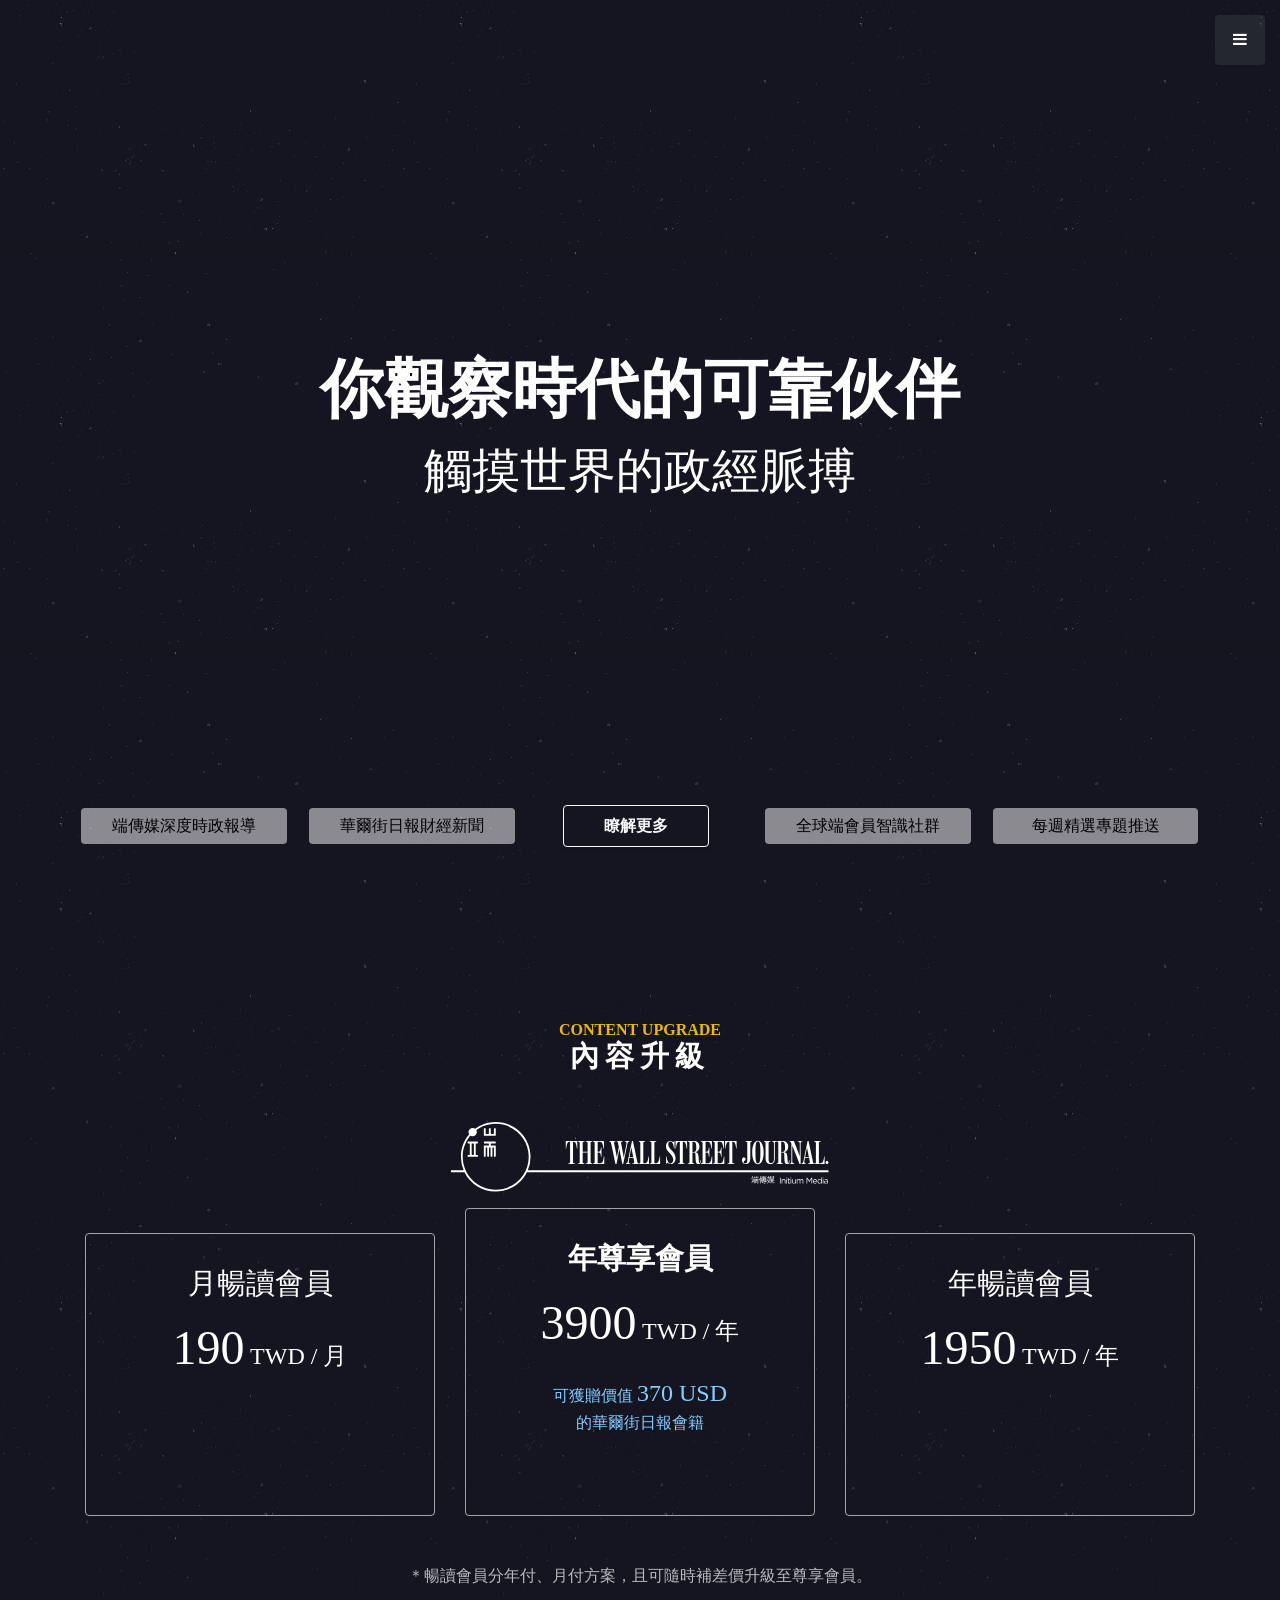
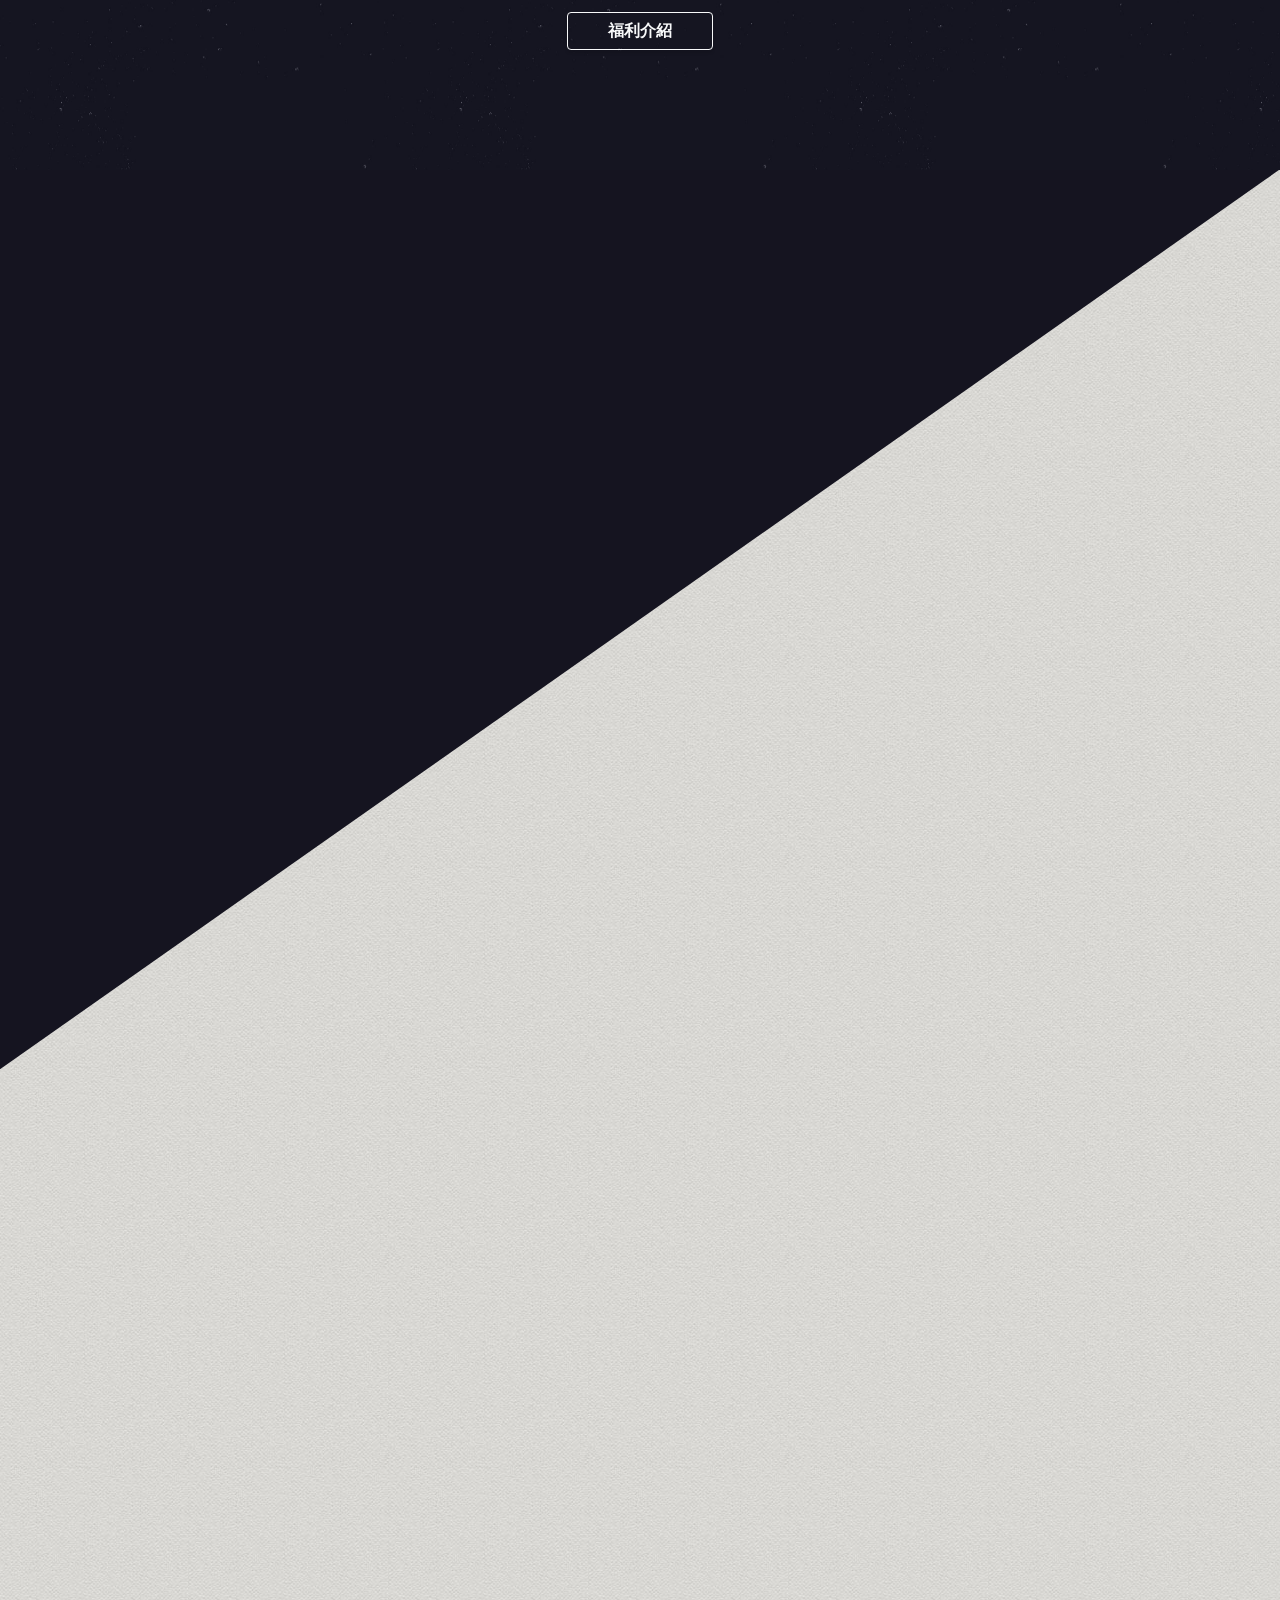
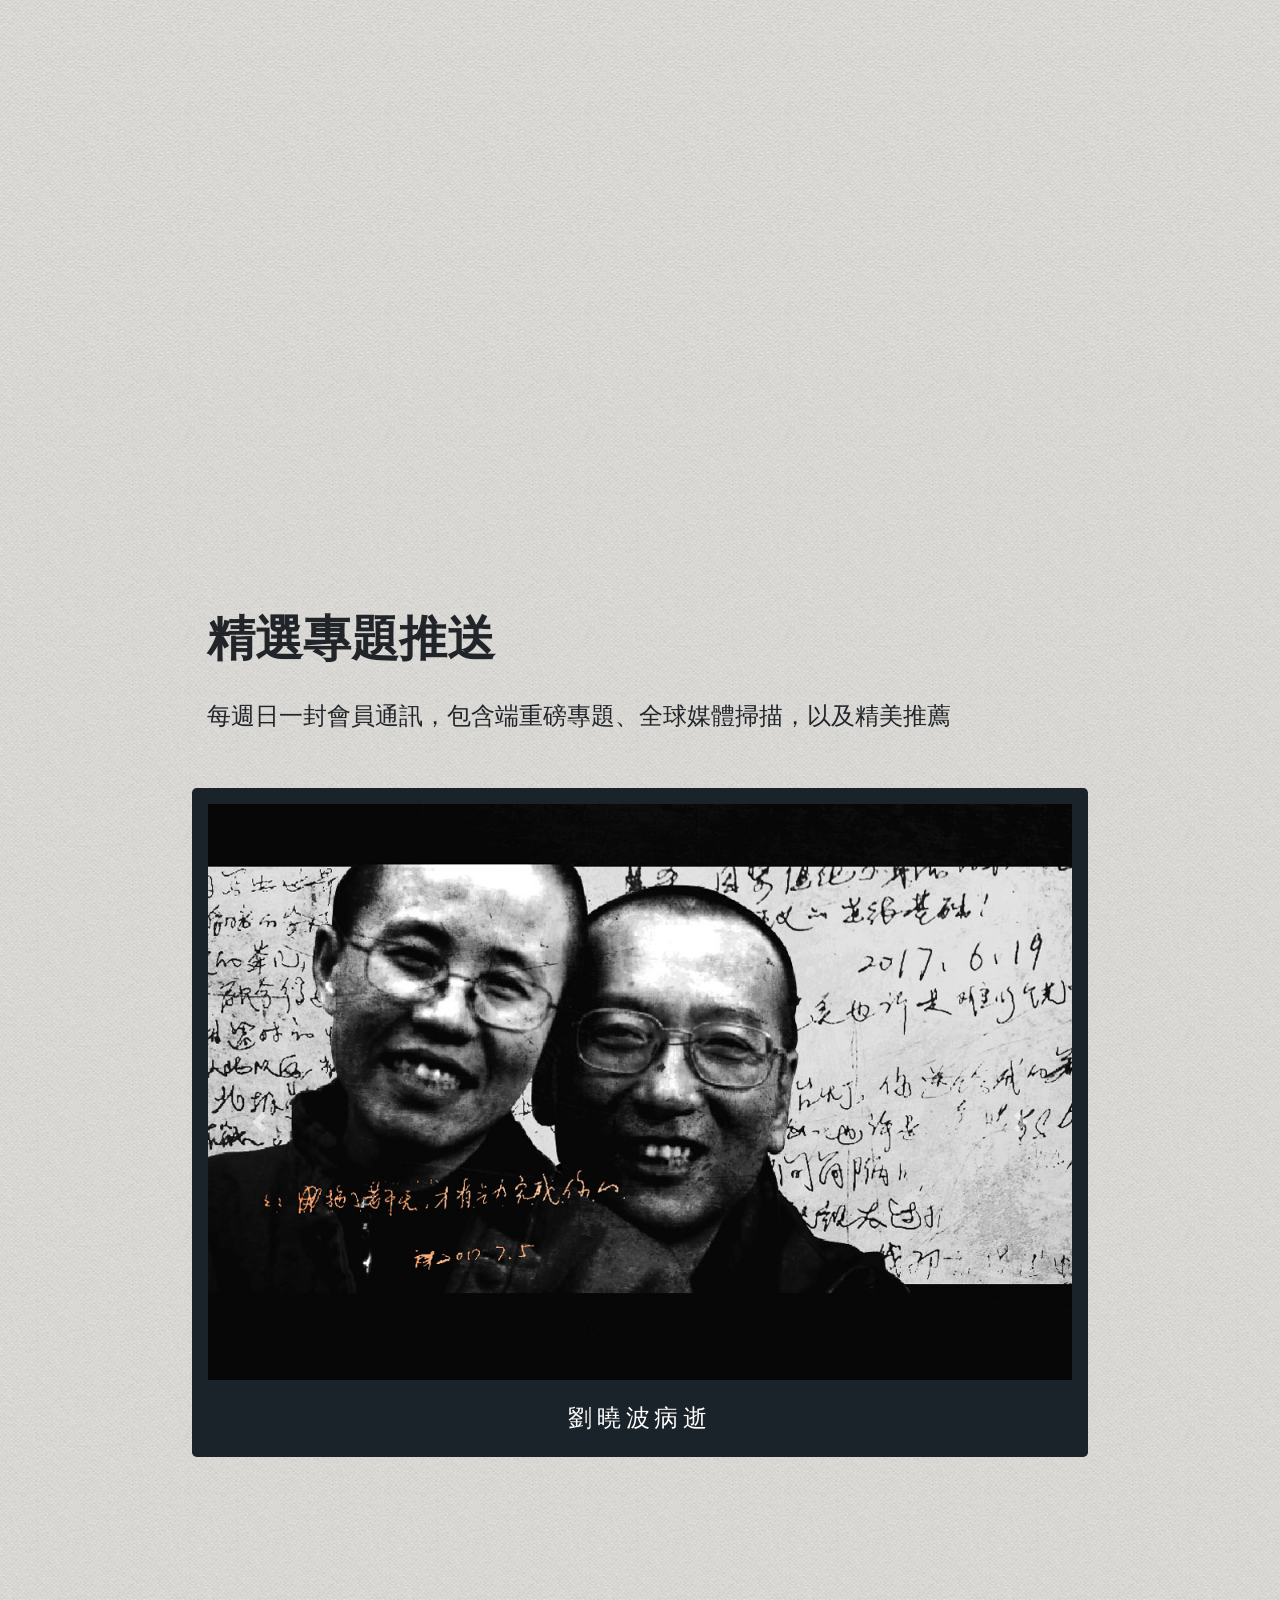
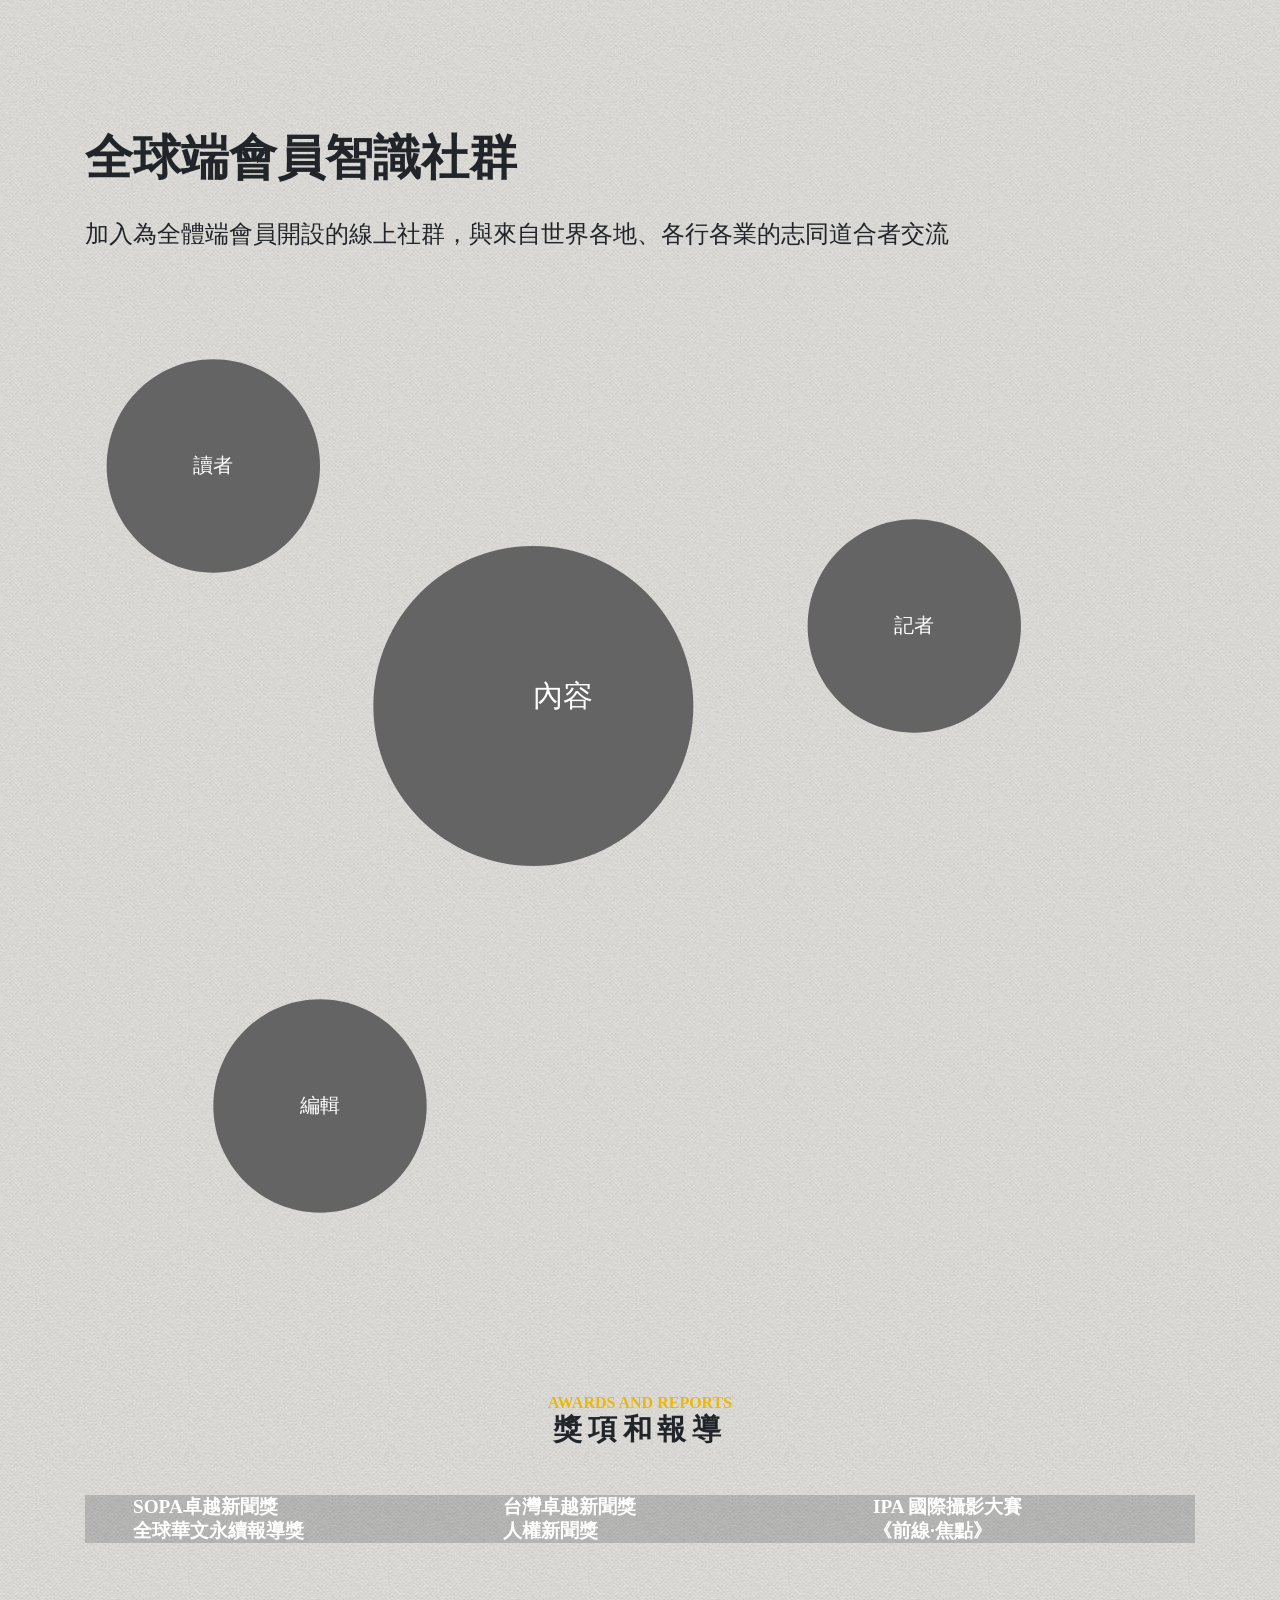
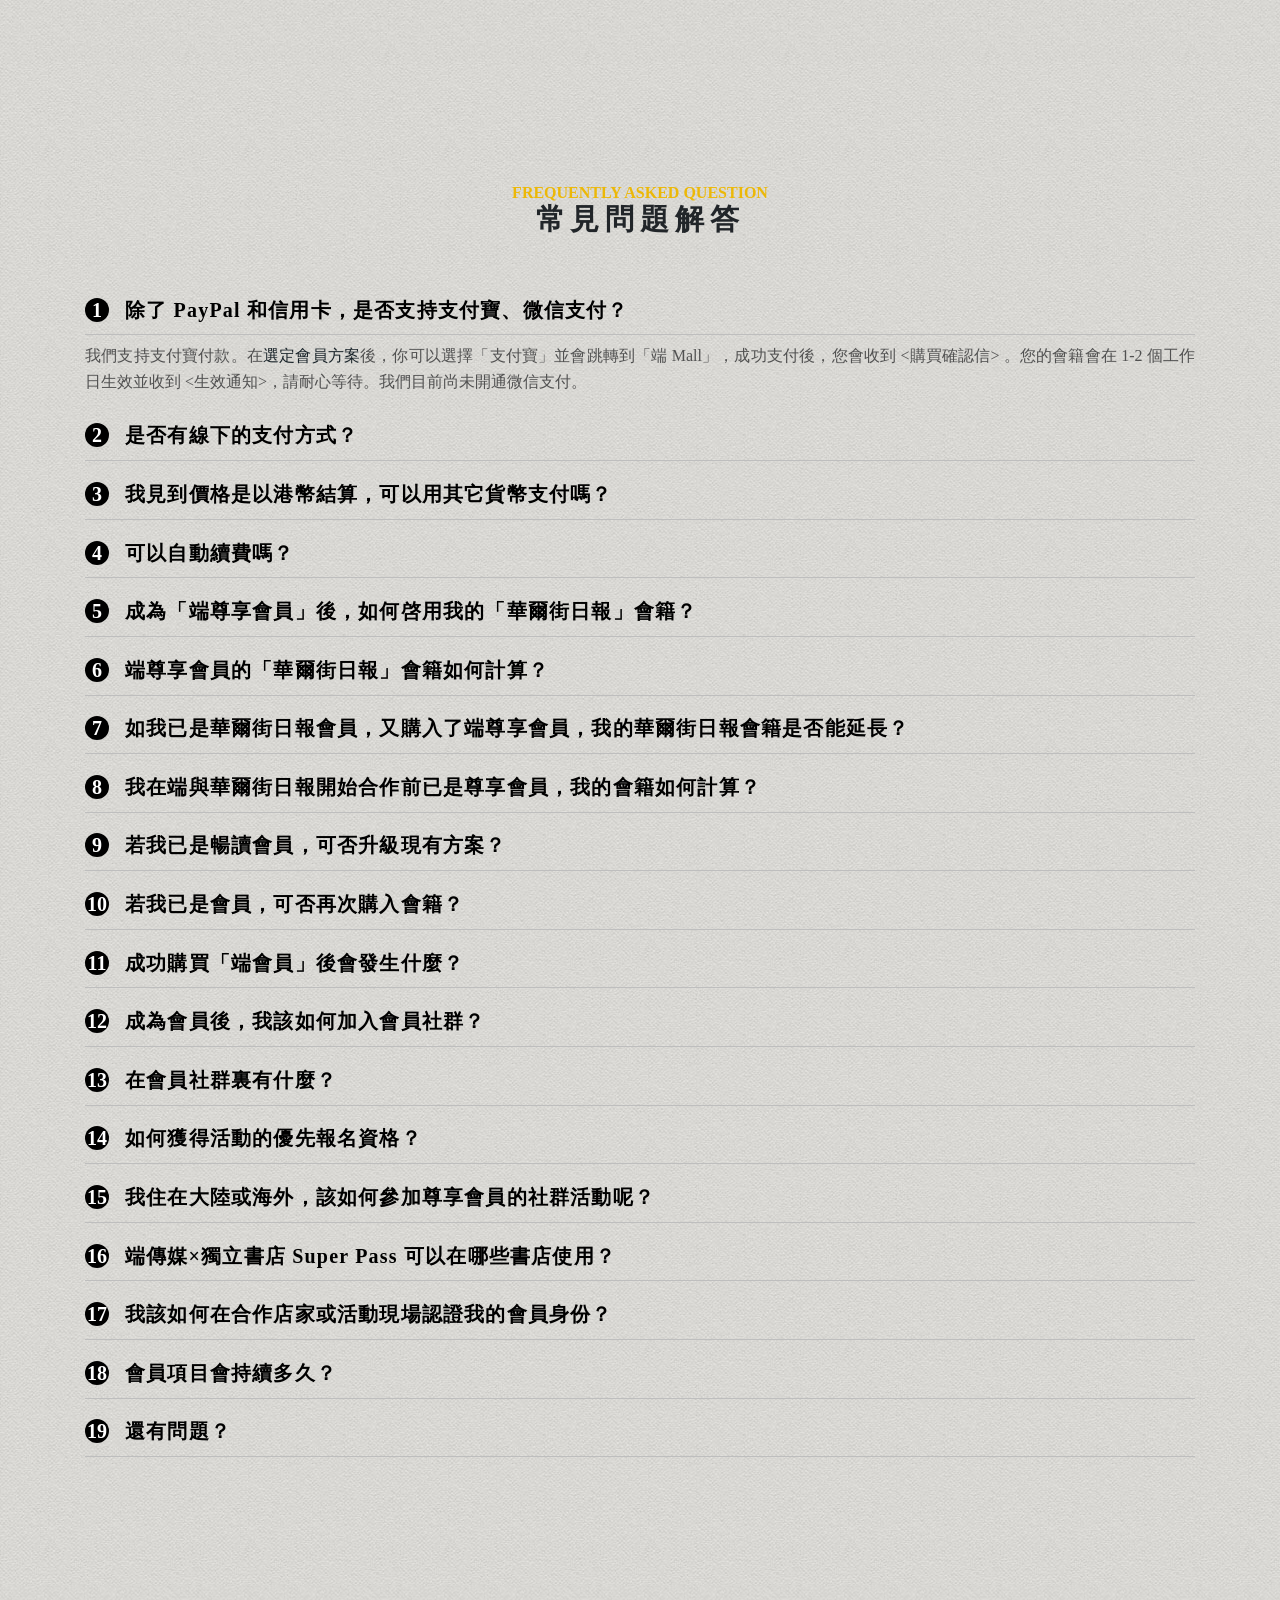
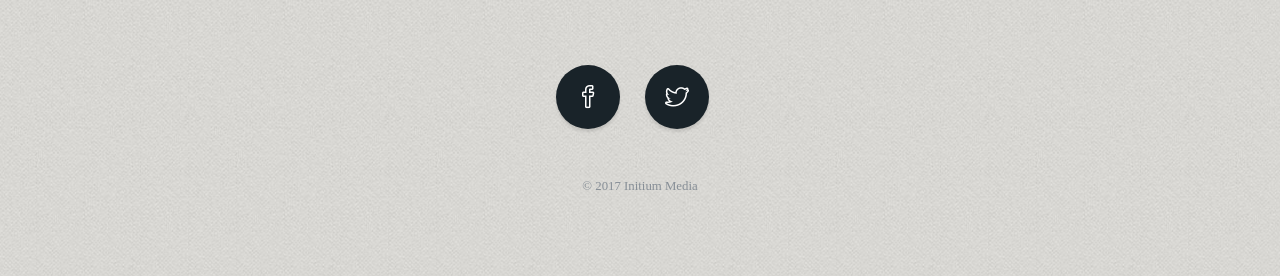
==== commit 71a99807: "更改為新台幣" ====
--- a/index.html
+++ b/index.html
@@ -1,162 +1,626 @@
-<!doctype html><html><head><meta charset="utf-8"><meta name="description" content=""><meta name="viewport" content="width=device-width,initial-scale=1"><title>membership wsj landing page</title><link rel="apple-touch-icon" href="apple-touch-icon.png"><link href="vendor/font-awesome/css/font-awesome.min.css" rel="stylesheet"><link href="vendor/simple-line-icons/css/simple-line-icons.css" rel="stylesheet"><link href="vendor/bootstrap/css/bootstrap.min.css" rel="stylesheet"><link rel="stylesheet" href="styles/main.css"><script src="https://cdnjs.cloudflare.com/ajax/libs/paper.js/0.11.5/paper-full.min.js"></script><script type="text/paperscript" canvas="canvas">// Ported from original Metaball script by SATO Hiroyuki
-        // http://park12.wakwak.com/~shp/lc/et/en_aics_script.html
-        project.currentStyle = {
-          fillColor: '#646464'
-        };
-
-        var ballPositions = [[3, 3], [0.7, 1.5], [2, 0.6]];
-        var text_content = ["讀者", "記者", "編輯"];
-        var lg_text_content = "內容";
-
-        var handle_len_rate = 2.4;
-        var circlePaths = [];
-        for (var i = 0, l = ballPositions.length; i < l; i++) {
-          var circlePath = new Path.Circle({
-            center: view.center/ballPositions[i][0],
-            radius: view.center.x/6
-          });
-          circlePaths.push(circlePath);
-        }
-
-        var largeCircle = new Path.Circle({
-          center: [view.center.x/1.2, view.center.y/1.2],
-          radius: view.center.x/4
-        });
-        circlePaths.push(largeCircle);
-
-        var lgText = new PointText(new Point(view.center.x/1.2, view.center.y/1.2));
-          lgText.fillColor = 'white';
-          lgText.content = lg_text_content;
-          lgText.fontSize = 30;
-
-        function onMouseMove(event) {
-          largeCircle.position = event.point;
-
-          generateConnections(circlePaths);
-          lgText.position = event.point;
-        }
-
-
-        var textGroup = [];
-
-        for (var i = 0, l = ballPositions.length; i < l; i++) {
-          var text = new PointText(new Point(view.center.x/ballPositions[i][0], view.center.y/ballPositions[i][1]));
-          text.fillColor = 'white';
-          text.fontSize = 20;
-          text.content = text_content[i];
-          text.translate(-20, 5);
-          textGroup.push(text);
-        }
-
-        var last_width = $('#canvas').innerWidth();
-        
-
-        function getScale() {
-            var scale = $('#canvas').innerWidth()/last_width;
-            last_width = $('#canvas').innerWidth();
-            return scale;
-        }
-
-        function onResize(event) {
-          var scale = getScale();
-          console.log(scale);
-          for (var i = 0, l = ballPositions.length; i < l; i++) {
-            // circlePath[i].position = ballPositions[i][0];
-            circlePaths[i].position = new Point(view.center.x/ballPositions[i][0],view.center.y/ballPositions[i][1]);
-            circlePaths[i].scaling = scale;
-            console.log(circlePaths[i])
-          }
-          largeCircle.scaling = scale;
-          for (var i = 0, l = textGroup.length; i < l; i++) {
-            textGroup[i].position = new Point(view.center.x/ballPositions[i][0],view.center.y/ballPositions[i][1])
-          }
-        }
-
-        var connections = new Group();
-        function generateConnections(paths) {
-          // Remove the last connection paths:
-          connections.children = [];
-
-          for (var i = 0, l = paths.length; i < l; i++) {
-            for (var j = i - 1; j >= 0; j--) {
-              var path = metaball(paths[i], paths[j], 0.5, handle_len_rate, view.center.x/2);
-              if (path) {
-                connections.appendTop(path);
-                path.removeOnMove();
-              }
-            }
-          }
-        }
-
-
-
-        // generateConnections(circlePaths);
-
-        // ---------------------------------------------
-        function metaball(ball1, ball2, v, handle_len_rate, maxDistance) {
-          var center1 = ball1.position;
-          var center2 = ball2.position;
-          var radius1 = ball1.bounds.width / 2;
-          var radius2 = ball2.bounds.width / 2;
-          var pi2 = Math.PI / 2;
-          var d = center1.getDistance(center2);
-          var u1, u2;
-
-          if (radius1 == 0 || radius2 == 0)
-            return;
-
-          if (d > maxDistance || d <= Math.abs(radius1 - radius2)) {
-            return;
-          } else if (d < radius1 + radius2) { // case circles are overlapping
-            u1 = Math.acos((radius1 * radius1 + d * d - radius2 * radius2) /
-                (2 * radius1 * d));
-            u2 = Math.acos((radius2 * radius2 + d * d - radius1 * radius1) /
-                (2 * radius2 * d));
-          } else {
-            u1 = 0;
-            u2 = 0;
-          }
-
-          var angle1 = (center2 - center1).getAngleInRadians();
-          var angle2 = Math.acos((radius1 - radius2) / d);
-          var angle1a = angle1 + u1 + (angle2 - u1) * v;
-          var angle1b = angle1 - u1 - (angle2 - u1) * v;
-          var angle2a = angle1 + Math.PI - u2 - (Math.PI - u2 - angle2) * v;
-          var angle2b = angle1 - Math.PI + u2 + (Math.PI - u2 - angle2) * v;
-          var p1a = center1 + getVector(angle1a, radius1);
-          var p1b = center1 + getVector(angle1b, radius1);
-          var p2a = center2 + getVector(angle2a, radius2);
-          var p2b = center2 + getVector(angle2b, radius2);
-
-          // define handle length by the distance between
-          // both ends of the curve to draw
-          var totalRadius = (radius1 + radius2);
-          var d2 = Math.min(v * handle_len_rate, (p1a - p2a).length / totalRadius);
-
-          // case circles are overlapping:
-          d2 *= Math.min(1, d * 2 / (radius1 + radius2));
-
-          radius1 *= d2;
-          radius2 *= d2;
-
-          var path = new Path({
-            segments: [p1a, p2a, p2b, p1b],
-            style: ball1.style,
-            closed: true
-          });
-          var segments = path.segments;
-          segments[0].handleOut = getVector(angle1a - pi2, radius1);
-          segments[1].handleIn = getVector(angle2a + pi2, radius2);
-          segments[2].handleOut = getVector(angle2b - pi2, radius2);
-          segments[3].handleIn = getVector(angle1b + pi2, radius1);
-          return path;
-        }
-
-        // ------------------------------------------------
-        function getVector(radians, length) {
-          return new Point({
-            // Convert radians to degrees:
-            angle: radians * 180 / Math.PI,
-            length: length
-          });
-        }</script></head><body><body id="page-top"><a class="menu-toggle rounded" href="#"><i class="fa fa-bars"></i></a><nav id="sidebar-wrapper"><ul class="sidebar-nav"><li class="sidebar-brand"><a class="js-scroll-trigger" href="#page-top"></a></li><li class="sidebar-nav-item"><a class="js-scroll-trigger" href="#page-top">首頁</a></li><li class="sidebar-nav-item"><a class="js-scroll-trigger" href="#product">訂閱</a></li><li class="sidebar-nav-item"><a class="js-scroll-trigger" href="#about">關於端</a></li><li class="sidebar-nav-item"><a class="js-scroll-trigger" href="#portfolio">獎項</a></li><li class="sidebar-nav-item"><a class="js-scroll-trigger" href="#faq">常見問題</a></li></ul></nav><header class="masthead d-flex text-white"><div class="container text-center my-auto"><h1 class="mb-1">你觀察時代的可靠伙伴</h1><h2 class="mb-5">觸摸世界的政經脈搏</h2><a class="btn btn-light btn-xl js-scroll-trigger text-large" href="#product">加入會員</a><div class="footer"><div class="container"><div class="row text-thin row-padding text-container"><div class="text-item text-item-center show-in-mobile"><a class="btn btn-md btn-outline-light js-scroll-trigger" href="#about">瞭解更多</a></div><div class="text-item text-faded">端傳媒深度<br class="show-in-tablet hide-in-mobile">時政報導</div><div class="text-item text-faded">華爾街日報<br class="show-in-tablet hide-in-mobile">財經新聞</div><div class="text-item text-item-center hide-in-mobile"><a class="btn btn-md btn-outline-light js-scroll-trigger" href="#about">瞭解更多</a></div><div class="text-item text-faded">全球端會員<br class="show-in-tablet hide-in-mobile">智識社群</div><div class="text-item text-faded">每週精選<br class="show-in-tablet hide-in-mobile">專題推送</div></div></div></div></div><div class="overlay"></div></header><section class="content-section text-white text-center" id="product"><div class="container"><div class="content-section-heading"><h3 class="text-secondary mb-0">CONTENT UPGRADE</h3><h2 class="mb-5">內容升級</h2></div><img id="cologo" class="mb-3" src="images/co-logo-white.svg"><div class="card-deck"><div class="card bg-transparent border-light" id="blockA"><div class="card-body"><h4 class="card-title text-thin">月暢讀會員</h4><p class="card-text"><span class="highlight">49</span> HKD / 月</p><a href="https://theinitium.com/subscription/checkout/basic_monthly" target="_blank" class="btn btn-light btn-full">立即訂閱</a></div></div><div class="card bg-transparent border-light focus" id="blockB"><div class="card-body"><h4 class="card-title">年尊享會員</h4><p class="card-text"><span class="highlight">998</span> HKD / 年</p><p class="text-blue">可獲贈價值 <span class="highlight">370 USD</span><br>的華爾街日報會籍</p><a href="https://theinitium.com/subscription/checkout/premium_yearly_original" target="_blank" class="btn btn-light btn-full">立即訂閱</a></div></div><div class="card bg-transparent border-light" id="blockC"><div class="card-body"><h4 class="card-title text-thin">年暢讀會員</h4><p class="card-text"><span class="highlight">498</span> HKD / 年</p><a href="https://theinitium.com/subscription/checkout/basic_yearly_original" target="_blank" class="btn btn-light btn-full">立即訂閱</a></div></div></div><p class="mt-5 mb-4 text-faded" id="product-explain">＊暢讀會員分年付、月付方案，且可隨時補差價升級至尊享會員。</p><a class="btn btn-md btn-outline-light js-scroll-trigger" href="#about">福利介紹</a></div></section><section id="about"><div class="clipboard"><div class="content-section-text"><h3 class="text-title">華語深度報導<br>+ 國際財經資訊</h3><h2 class="mb-5 mt-4">尊享會員可暢讀端傳媒深度報導、華爾街日報全語種所有付費內容（原價 370 美金／年）</h2></div></div></section><section id="newsletter"><div class="content-section-text container"><h3 class="text-title">精選專題推送</h3><h2 class="mb-5 mt-4">每週日一封會員通訊，包含端重磅專題、全球媒體掃描，以及精美推薦</h2></div><div id="carouselControls" class="carousel slide jumbotron container" data-ride="carousel"><div class="carousel-inner"><div class="carousel-item active"><img class="d-block w-100" src="images/newsletter0.jpg" alt="First slide"><h5>劉曉波病逝</h5></div><div class="carousel-item"><img class="d-block w-100" src="images/newsletter2.jpg" alt="Second slide"><h5>揭開紅幕</h5></div><div class="carousel-item"><img class="d-block w-100" src="images/newsletter7.jpg" alt="Third slide"><h5>北京切除</h5></div><div class="carousel-item"><img class="d-block w-100" src="images/newsletter4.jpg" alt="Forth slide"><h5>澳門風災</h5></div><div class="carousel-item"><img class="d-block w-100" src="images/newsletter6.jpg" alt="Fifth slide"><h5>香港回歸20週年</h5></div><div class="carousel-item"><img class="d-block w-100" src="images/newsletter10.jpg" alt="Fifth slide"><h5>公民黑客</h5></div><div class="carousel-item"><img class="d-block w-100" src="images/newsletter1.jpg" alt="Fifth slide"><h5>金門賭場公投</h5></div><div class="carousel-item"><img class="d-block w-100" src="images/newsletter9.jpg" alt="Fifth slide"><h5>加泰隆尼亞獨立</h5></div></div><a class="carousel-control-prev" href="#carouselControls" role="button" data-slide="prev"><span class="carousel-control-prev-icon" aria-hidden="true"></span> <span class="sr-only">Previous</span> </a><a class="carousel-control-next" href="#carouselControls" role="button" data-slide="next"><span class="carousel-control-next-icon" aria-hidden="true"></span> <span class="sr-only">Next</span></a></div></section><section id="relationship"><div class="content-section-text container"><h3 class="text-title">全球端會員智識社群</h3><h2 class="mb-5 mt-4">加入為全體端會員開設的線上社群，與來自世界各地、各行各業的志同道合者交流</h2></div><canvas id="canvas" width="800" height="600" resize><div id="benefit"><div class="content-section-text"><h2 class="mb-5 mt-4"><ul><li>合作書店優惠</li><li>線下活動優惠</li><li>端 Mall 購物折扣</li></ul></h2></div></div></section><section class="content-section" id="portfolio"><div class="container"><div class="content-section-heading text-center"><h3 class="text-secondary mb-0">AWARDS AND REPORTS</h3><h2 class="mb-5">獎項和報導</h2></div><div class="row no-gutters"><div class="col-lg-4 col-sm-6"><a class="portfolio-item" href="https://theinitium.com/article/20170615-sopa/" target="_blank"><span class="caption"><span class="caption-content"><h2>SOPA卓越新聞獎</h2><p class="mb-0">2017年六項大獎</p><p class="mb-0">2016年兩項大獎</p></span></span><img class="img-fluid" src="https://d32kak7w9u5ewj.cloudfront.net/media/bde7863b0dd4451aab74c57145c7d649.jpg?imageView2/1/w/1080/h/720/format/jpg" alt=""></a></div><div class="col-lg-4 col-sm-6"><a class="portfolio-item" href="https://theinitium.com/article/20161118-taiwan-excellence-news/" target="_blank"><span class="caption"><span class="caption-content"><h2>台灣卓越新聞獎</h2><p class="mb-0">國際新聞報導獎</p></span></span><img class="img-fluid" src="https://d32kak7w9u5ewj.cloudfront.net/media/c58b78e2d8fd41fe9ea606fd6da332ea.jpg?imageView2/1/w/1080/h/720/format/jpg" alt=""></a></div><div class="col-lg-4 col-sm-6"><a class="portfolio-item" target="_blank" href="https://theinitium.com/article/20171012-ipa-international-awards/"><span class="caption"><span class="caption-content"><h2>IPA 國際攝影大賽</h2><p class="mb-0">「人物類：生活方式」組別第二名</p></span></span><img class="img-fluid" src="https://d32kak7w9u5ewj.cloudfront.net/static/img/portfolio/20171012-ipa-international-awards.jpg" alt=""></a></div><div class="col-lg-4 col-sm-6"><a class="portfolio-item" href="https://theinitium.com/article/20170917-newsaward/" target="_blank"><span class="caption"><span class="caption-content"><h2>全球華文永續報導獎</h2><p class="mb-0">專業組首獎</p></span></span><img class="img-fluid" src="https://d32kak7w9u5ewj.cloudfront.net/media/image/2016/08/17f38fa5aa8e47f8815deb55cc58eb24.jpg" alt=""></a></div><div class="col-lg-4 col-sm-6"><a class="portfolio-item" href="https://theinitium.com/article/20170513-initiumnews-2017-human-rights-press-awards/" target="_blank"><span class="caption"><span class="caption-content"><h2>人權新聞獎</h2><p class="mb-0">2017年三項大獎</p><p class="mb-0">2015年五項大獎</p></span></span><img class="img-fluid" src="https://d32kak7w9u5ewj.cloudfront.net/media/image/2016/05/10d81fac419e496992f7a9031f1f44e0.jpg?imageView2/1/w/1080/h/720/format/jpg" alt=""></a></div><div class="col-lg-4 col-sm-6"><a class="portfolio-item" href="https://theinitium.com/article/20170319-photo-hkppa/" target="_blank"><span class="caption"><span class="caption-content"><h2>《前線·焦點》</h2><p class="mb-0">2016年三項大獎</p><p class="mb-0">2015年五項大獎</p></span></span><img class="img-fluid" src="https://d32kak7w9u5ewj.cloudfront.net/media/image/2017/03/8178c38f4f7244cdadee13a8a69fa50c.JPG?imageView2/1/w/1080/h/720/format/jpg" alt=""></a></div></div></div></section><section class="content-section" id="qa"><div class="content-section-heading text-center"><h3 class="text-secondary mb-0">FREQUENTLY ASKED QUESTION</h3><h2 class="mb-5">常見問題解答</h2></div><div class="panel-group container" id="faq" role="tablist" aria-multiselectable="true"><div class="panel panel-default"><div class="panel-heading" role="tab"><h5 class="panel-title"><span>1</span> <a data-toggle="collapse" class="collapsed qaEvent" gtm-name="q01" data-parent="#faq" href="#collapse01">除了 PayPal 和信用卡，是否支持支付寶、微信支付？</a></h5></div><div id="collapse01" class="panel-collapse collapse show"><div class="panel-body"><p>我們支持支付寶付款。在<a class="giftlink" target="_blank" href="https://theinitium.com/subscription/offers/">選定會員方案</a>後，你可以選擇「支付寶」並會跳轉到「端 Mall」，成功支付後，您會收到<購買確認信>。您的會籍會在 1-2 個工作日生效並收到<生效通知>，請耐心等待。我們目前尚未開通微信支付。</生效通知></購買確認信></p></div></div></div><div class="panel panel-default"><div class="panel-heading"><h5 class="panel-title"><span>2</span> <a data-toggle="collapse" class="collapsed qaEvent" gtm-name="q02" data-parent="#faq" href="#collapse02">是否有線下的支付方式？</a></h5></div><div id="collapse02" class="panel-collapse collapse"><div class="panel-body"><p>身在香港或台灣的讀者，可選擇以匯款、支票的方式付費，亦可親臨我們的辦公室以現金購買。請將有效的支票、匯款單據，連同填妥的<訂閱表格>一併寄給我們即可。訂閱表格和辦公室地址，請聯繫 membership@theinitium.com 獲取。</訂閱表格></p></div></div></div><div class="panel panel-default"><div class="panel-heading"><h5 class="panel-title"><span>3</span> <a data-toggle="collapse" class="collapsed qaEvent" gtm-name="q03" data-parent="#faq" href="#collapse03">我見到價格是以港幣結算，可以用其它貨幣支付嗎？</a></h5></div><div id="collapse03" class="panel-collapse collapse"><div class="panel-body"><p>可以，任何線上支付方式都會自動換算為您的所在地貨幣，而對於線下支付，<訂閱表格>中分別列明了港幣和台幣的價格。</訂閱表格></p></div></div></div><div class="panel panel-default"><div class="panel-heading"><h5 class="panel-title"><span>4</span> <a data-toggle="collapse" class="collapsed qaEvent" gtm-name="q04" data-parent="#faq" href="#collapse04">可以自動續費嗎？</a></h5></div><div id="collapse04" class="panel-collapse collapse"><div class="panel-body"><p>循主站加入的會員，購買的同時會開啓自動續費，在會籍到期時根據所參與的方案自動扣款，並延續會籍。您可以到網頁版的「個人中心 - 付費管理」中管理續費狀態。非主站購買的會員，無法自動續費，需重新下單。</p></div></div></div><div class="panel panel-default"><div class="panel-heading"><h5 class="panel-title"><span>5</span> <a data-toggle="collapse" class="collapsed qaEvent" gtm-name="q05" data-parent="#faq" href="#collapse05">成為「端尊享會員」後，如何啓用我的「華爾街日報」會籍？</a></h5></div><div id="collapse05" class="panel-collapse collapse"><div class="panel-body"><p>會籍生效時，您會收到一封由端寄出的<會籍生效通知>，點擊信中的「領取華爾街日報會籍」鏈接後，「華爾街日報」會直接發送含有啟動鏈接的電郵到您的郵箱。按該郵件中的指引即可開通華爾街日報會籍。若您錯過了郵件，亦可直接在網頁版「用戶中心 - 付費管理」中點擊「領取華爾街日報會籍」，進入上述流程。</會籍生效通知></p></div></div></div><div class="panel panel-default"><div class="panel-heading"><h5 class="panel-title"><span>6</span> <a data-toggle="collapse" class="collapsed qaEvent" gtm-name="q06" data-parent="#faq" href="#collapse06">端尊享會員的「華爾街日報」會籍如何計算？</a></h5></div><div id="collapse06" class="panel-collapse collapse"><div class="panel-body"><p>您所獲贈的「華爾街日報會籍」與您的「端尊享會員會籍」同步，例如，您於 1 月 1 日成為一年期的端尊享會員，在此後的會期內無論您何時開通華爾街日報會籍，您暢讀端與華爾街日報兩份媒體的權限，都會於次年 1 月 1 日同時結束。</p></div></div></div><div class="panel panel-default"><div class="panel-heading"><h5 class="panel-title"><span>7</span> <a data-toggle="collapse" class="collapsed qaEvent" gtm-name="q07" data-parent="#faq" href="#collapse07">如我已是華爾街日報會員，又購入了端尊享會員，我的華爾街日報會籍是否能延長？</a></h5></div><div id="collapse07" class="panel-collapse collapse"><div class="panel-body"><p>不能。您獲贈的「華爾街日報會籍」將與您所購買的「端尊享會員會籍」同步，無法轉移至別的賬戶，若您已是「華爾街日報」會員，建議您購買「暢讀會員」。</p></div></div></div><div class="panel panel-default"><div class="panel-heading"><h5 class="panel-title"><span>8</span> <a data-toggle="collapse" class="collapsed qaEvent" gtm-name="q08" data-parent="#faq" href="#collapse08">我在端與華爾街日報開始合作前已是尊享會員，我的會籍如何計算？</a></h5></div><div id="collapse08" class="panel-collapse collapse"><div class="panel-body"><p>上述計算方法依然適用，從 2017 年 12 月起，您亦可以獲得「華爾街日報會籍」，並持續至「端尊享會員會籍」結束日。詳細領取及使用方法，請參見我們發送給您的郵件。</p></div></div></div><div class="panel panel-default"><div class="panel-heading"><h5 class="panel-title"><span>9</span> <a data-toggle="collapse" class="collapsed qaEvent" gtm-name="q09" data-parent="#faq" href="#collapse09">若我已是暢讀會員，可否升級現有方案？</a></h5></div><div id="collapse09" class="panel-collapse collapse"><div class="panel-body"><p>若您從主站直接購買、並且仍然處在自動續費中，就可以升級現有方案。無論您是月付、還是年付的暢讀會員，都可以補差價成為尊享會員。請留意，您新獲得的方案是以升級日為起點的完整會籍，而非將會籍中剩餘的天數升級。差價計算公式如下：</p><p class="form">＊ 差價 = 一年「端尊享會員會籍」的時價 - 您剩餘「端暢讀會員會籍」的對應價值</p><p>若您既有的會籍非主站購買、或已經取消自動續費，請聯繫 <a class="link" target="_blank" href="mailto:membership@theinitium.com">membership@theinitium.com</a> 進行升級。</p></div></div></div><div class="panel panel-default"><div class="panel-heading"><h5 class="panel-title"><span>10</span> <a data-toggle="collapse" class="collapsed qaEvent" gtm-name="q10" data-parent="#faq" href="#collapse10">若我已是會員，可否再次購入會籍？</a></h5></div><div id="collapse10" class="panel-collapse collapse"><div class="panel-body"><p>可以，您可於任何時間再次購入會籍。但請留意，除非您從始至終都使用「端 Mall」進行購買，否則您新購買的會籍將會覆蓋（取代）既有的會籍，舊會籍將會於新會籍生效時立即失效，所以我們強烈建議您不要如此做。</p></div></div></div><div class="panel panel-default"><div class="panel-heading"><h5 class="panel-title"><span>11</span> <a data-toggle="collapse" class="collapsed qaEvent" gtm-name="q11" data-parent="#faq" href="#collapse11">成功購買「端會員」後會發生什麼？</a></h5></div><div id="collapse11" class="panel-collapse collapse"><div class="panel-body"><p>在主站支付成功後，您的會籍會立即生效；在非主站渠道（如「端 Mall」、線下）支付，會籍會於款項收悉的 1-2 個工作日內（不包括香港的法定假期）生效。生效同時，您會收到<會籍生效通知>，登入後可在「個人中心」頁面見到會員標識（金色星星），即可暢讀全站內容。</會籍生效通知></p></div></div></div><div class="panel panel-default"><div class="panel-heading"><h5 class="panel-title"><span>12</span> <a data-toggle="collapse" class="collapsed qaEvent" gtm-name="q12" data-parent="#faq" href="#collapse12">成為會員後，我該如何加入會員社群？</a></h5></div><div id="collapse12" class="panel-collapse collapse"><div class="panel-body"><p>加入會員後，我們會聯絡你，邀請你加入我們的 Facebook 社群。尊享會員可以額外加入專屬的精品小群，以及線上興趣小組。</p></div></div></div><div class="panel panel-default"><div class="panel-heading"><h5 class="panel-title"><span>13</span> <a data-toggle="collapse" class="collapsed qaEvent" gtm-name="q13" data-parent="#faq" href="#collapse13">在會員社群裏有什麼？</a></h5></div><div id="collapse13" class="panel-collapse collapse"><div class="panel-body"><p>可以在「端會員」社群裏發帖、跟其他會員交流，參與線上直播或互動。端傳媒的編輯、撰稿人們也將不定期進入社群，跟大家交流；</p><p>有任何建議、疑問，都可以在社群中留言，我們會一一回覆。</p></div></div></div><div class="panel panel-default"><div class="panel-heading"><h5 class="panel-title"><span>14</span> <a data-toggle="collapse" class="collapsed qaEvent" gtm-name="q14" data-parent="#faq" href="#collapse14">如何獲得活動的優先報名資格？</a></h5></div><div id="collapse14" class="panel-collapse collapse"><div class="panel-body"><p>當我們舉辦活動，會不定期通過郵件和社群向會員發送活動訊息和參與方式。</p></div></div></div><div class="panel panel-default"><div class="panel-heading"><h5 class="panel-title"><span>15</span> <a data-toggle="collapse" class="collapsed qaEvent" gtm-name="q15" data-parent="#faq" href="#collapse15">我住在大陸或海外，該如何參加尊享會員的社群活動呢？</a></h5></div><div id="collapse15" class="panel-collapse collapse"><div class="panel-body"><p>我們的辦公室設在香港、台灣，所以目前舉辦的線下活動或聚會，會以兩地為主。但我們會盡力為活動安排視頻直播，並且歡迎全球各地的會員通過網路連入，一起參與。</p></div></div></div><div class="panel panel-default"><div class="panel-heading"><h5 class="panel-title"><span>16</span> <a data-toggle="collapse" class="collapsed qaEvent" gtm-name="q16" data-parent="#faq" href="#collapse16">端傳媒×獨立書店 Super Pass 可以在哪些書店使用？</a></h5></div><div id="collapse16" class="panel-collapse collapse"><div class="panel-body"><p>書店清單和優惠細則在這裏（不斷增長中……），若您是店家，歡迎來函與我們洽談合作事宜：membership@theinitium.com。</p></div></div></div><div class="panel panel-default"><div class="panel-heading"><h5 class="panel-title"><span>17</span> <a data-toggle="collapse" class="collapsed qaEvent" gtm-name="q17" data-parent="#faq" href="#collapse17">我該如何在合作店家或活動現場認證我的會員身份？</a></h5></div><div id="collapse17" class="panel-collapse collapse"><div class="panel-body"><p>出示電子會員身份識別，即網站和 App 的個人中心頁面中的金色星標。</p></div></div></div><div class="panel panel-default"><div class="panel-heading"><h5 class="panel-title"><span>18</span> <a data-toggle="collapse" class="collapsed qaEvent" gtm-name="q18" data-parent="#faq" href="#collapse18">會員項目會持續多久？</a></h5></div><div id="collapse18" class="panel-collapse collapse"><div class="panel-body"><p>如無重大變故，我們的會員項目將一直持續。當本項目因故無法進行時，本公司保有修改、變更或暫停本項目的權利。如有未盡事宜，悉依本公司相關規定或解釋辦理，並得隨時補充公告之。詳盡的「服務協議」和「付費會員銷售條款」請點擊這裏。</p></div></div></div><div class="panel panel-default"><div class="panel-heading"><h5 class="panel-title"><span>19</span> <a data-toggle="collapse" class="collapsed qaEvent" gtm-name="q19" data-parent="#faq" href="#collapse19">還有問題？</a></h5></div><div id="collapse19" class="panel-collapse collapse"><div class="panel-body"><p>歡迎聯繫我們：membership@theinitium.com</p><p>或加我們的客服號「迷你端（Minitium）為好友：</p><p>Facebook：https://www.facebook.com/minitiummeow</p><p>微信：minitium</p></div></div></div></div></section><footer class="footer text-center"><div class="container"><ul class="list-inline mb-5"><li class="list-inline-item"><a class="social-link rounded-circle text-white mr-3" href="#"><i class="icon-social-facebook"></i></a></li><li class="list-inline-item"><a class="social-link rounded-circle text-white mr-3" href="#"><i class="icon-social-twitter"></i></a></li></ul><p class="text-muted small mb-0">&copy; 2017 Initium Media</p></div></footer><a class="scroll-to-top rounded js-scroll-trigger" href="#page-top"><i class="fa fa-angle-up"></i></a><script>!function(e,a,t,n,g,c){e.GoogleAnalyticsObject=n,e.ga||(e.ga=function(){(e.ga.q=e.ga.q||[]).push(arguments)}),e.ga.l=+new Date,g=a.createElement("script"),c=a.getElementsByTagName("script")[0],g.src="https://www.google-analytics.com/analytics.js",c.parentNode.insertBefore(g,c)}(window,document,0,"ga"),ga("create","UA-XXXXX-X"),ga("send","pageview")</script><script src="scripts/vendor.js"></script><script src="scripts/plugins.js"></script><script src="scripts/main.js"></script></body></body></html>
+<!doctype html>
+<html>
+   <head>
+      <meta charset="utf-8">
+      <meta name="description" content="">
+      <meta name="viewport" content="width=device-width,initial-scale=1">
+      <title>membership wsj landing page</title>
+      <link rel="apple-touch-icon" href="apple-touch-icon.png">
+      <link href="vendor/font-awesome/css/font-awesome.min.css" rel="stylesheet">
+      <link href="vendor/simple-line-icons/css/simple-line-icons.css" rel="stylesheet">
+      <link href="vendor/bootstrap/css/bootstrap.min.css" rel="stylesheet">
+      <link rel="stylesheet" href="styles/main.css">
+      <script src="https://cdnjs.cloudflare.com/ajax/libs/paper.js/0.11.5/paper-full.min.js"></script><script type="text/paperscript" canvas="canvas">// Ported from original Metaball script by SATO Hiroyuki
+         // http://park12.wakwak.com/~shp/lc/et/en_aics_script.html
+         project.currentStyle = {
+           fillColor: '#646464'
+         };
+         
+         var ballPositions = [[3, 3], [0.7, 1.5], [2, 0.6]];
+         var text_content = ["讀者", "記者", "編輯"];
+         var lg_text_content = "內容";
+         
+         var handle_len_rate = 2.4;
+         var circlePaths = [];
+         for (var i = 0, l = ballPositions.length; i < l; i++) {
+           var circlePath = new Path.Circle({
+             center: view.center/ballPositions[i][0],
+             radius: view.center.x/6
+           });
+           circlePaths.push(circlePath);
+         }
+         
+         var largeCircle = new Path.Circle({
+           center: [view.center.x/1.2, view.center.y/1.2],
+           radius: view.center.x/4
+         });
+         circlePaths.push(largeCircle);
+         
+         var lgText = new PointText(new Point(view.center.x/1.2, view.center.y/1.2));
+           lgText.fillColor = 'white';
+           lgText.content = lg_text_content;
+           lgText.fontSize = 30;
+         
+         function onMouseMove(event) {
+           largeCircle.position = event.point;
+         
+           generateConnections(circlePaths);
+           lgText.position = event.point;
+         }
+         
+         
+         var textGroup = [];
+         
+         for (var i = 0, l = ballPositions.length; i < l; i++) {
+           var text = new PointText(new Point(view.center.x/ballPositions[i][0], view.center.y/ballPositions[i][1]));
+           text.fillColor = 'white';
+           text.fontSize = 20;
+           text.content = text_content[i];
+           text.translate(-20, 5);
+           textGroup.push(text);
+         }
+         
+         var last_width = $('#canvas').innerWidth();
+         
+         
+         function getScale() {
+             var scale = $('#canvas').innerWidth()/last_width;
+             last_width = $('#canvas').innerWidth();
+             return scale;
+         }
+         
+         function onResize(event) {
+           var scale = getScale();
+           console.log(scale);
+           for (var i = 0, l = ballPositions.length; i < l; i++) {
+             // circlePath[i].position = ballPositions[i][0];
+             circlePaths[i].position = new Point(view.center.x/ballPositions[i][0],view.center.y/ballPositions[i][1]);
+             circlePaths[i].scaling = scale;
+             console.log(circlePaths[i])
+           }
+           largeCircle.scaling = scale;
+           for (var i = 0, l = textGroup.length; i < l; i++) {
+             textGroup[i].position = new Point(view.center.x/ballPositions[i][0],view.center.y/ballPositions[i][1])
+           }
+         }
+         
+         var connections = new Group();
+         function generateConnections(paths) {
+           // Remove the last connection paths:
+           connections.children = [];
+         
+           for (var i = 0, l = paths.length; i < l; i++) {
+             for (var j = i - 1; j >= 0; j--) {
+               var path = metaball(paths[i], paths[j], 0.5, handle_len_rate, view.center.x/2);
+               if (path) {
+                 connections.appendTop(path);
+                 path.removeOnMove();
+               }
+             }
+           }
+         }
+         
+         
+         
+         // generateConnections(circlePaths);
+         
+         // ---------------------------------------------
+         function metaball(ball1, ball2, v, handle_len_rate, maxDistance) {
+           var center1 = ball1.position;
+           var center2 = ball2.position;
+           var radius1 = ball1.bounds.width / 2;
+           var radius2 = ball2.bounds.width / 2;
+           var pi2 = Math.PI / 2;
+           var d = center1.getDistance(center2);
+           var u1, u2;
+         
+           if (radius1 == 0 || radius2 == 0)
+             return;
+         
+           if (d > maxDistance || d <= Math.abs(radius1 - radius2)) {
+             return;
+           } else if (d < radius1 + radius2) { // case circles are overlapping
+             u1 = Math.acos((radius1 * radius1 + d * d - radius2 * radius2) /
+                 (2 * radius1 * d));
+             u2 = Math.acos((radius2 * radius2 + d * d - radius1 * radius1) /
+                 (2 * radius2 * d));
+           } else {
+             u1 = 0;
+             u2 = 0;
+           }
+         
+           var angle1 = (center2 - center1).getAngleInRadians();
+           var angle2 = Math.acos((radius1 - radius2) / d);
+           var angle1a = angle1 + u1 + (angle2 - u1) * v;
+           var angle1b = angle1 - u1 - (angle2 - u1) * v;
+           var angle2a = angle1 + Math.PI - u2 - (Math.PI - u2 - angle2) * v;
+           var angle2b = angle1 - Math.PI + u2 + (Math.PI - u2 - angle2) * v;
+           var p1a = center1 + getVector(angle1a, radius1);
+           var p1b = center1 + getVector(angle1b, radius1);
+           var p2a = center2 + getVector(angle2a, radius2);
+           var p2b = center2 + getVector(angle2b, radius2);
+         
+           // define handle length by the distance between
+           // both ends of the curve to draw
+           var totalRadius = (radius1 + radius2);
+           var d2 = Math.min(v * handle_len_rate, (p1a - p2a).length / totalRadius);
+         
+           // case circles are overlapping:
+           d2 *= Math.min(1, d * 2 / (radius1 + radius2));
+         
+           radius1 *= d2;
+           radius2 *= d2;
+         
+           var path = new Path({
+             segments: [p1a, p2a, p2b, p1b],
+             style: ball1.style,
+             closed: true
+           });
+           var segments = path.segments;
+           segments[0].handleOut = getVector(angle1a - pi2, radius1);
+           segments[1].handleIn = getVector(angle2a + pi2, radius2);
+           segments[2].handleOut = getVector(angle2b - pi2, radius2);
+           segments[3].handleIn = getVector(angle1b + pi2, radius1);
+           return path;
+         }
+         
+         // ------------------------------------------------
+         function getVector(radians, length) {
+           return new Point({
+             // Convert radians to degrees:
+             angle: radians * 180 / Math.PI,
+             length: length
+           });
+         }
+      </script>
+   </head>
+   <body>
+      <body id="page-top">
+         <a class="menu-toggle rounded" href="#"><i class="fa fa-bars"></i></a>
+         <nav id="sidebar-wrapper">
+            <ul class="sidebar-nav">
+               <li class="sidebar-brand"><a class="js-scroll-trigger" href="#page-top"></a></li>
+               <li class="sidebar-nav-item"><a class="js-scroll-trigger" href="#page-top">首頁</a></li>
+               <li class="sidebar-nav-item"><a class="js-scroll-trigger" href="#product">訂閱</a></li>
+               <li class="sidebar-nav-item"><a class="js-scroll-trigger" href="#about">關於端</a></li>
+               <li class="sidebar-nav-item"><a class="js-scroll-trigger" href="#portfolio">獎項</a></li>
+               <li class="sidebar-nav-item"><a class="js-scroll-trigger" href="#faq">常見問題</a></li>
+            </ul>
+         </nav>
+         <header class="masthead d-flex text-white">
+            <div class="container text-center my-auto">
+               <h1 class="mb-1">你觀察時代的可靠伙伴</h1>
+               <h2 class="mb-5">觸摸世界的政經脈搏</h2>
+               <div class="footer">
+                  <div class="container">
+                     <div class="row text-thin row-padding text-container">
+                        <div class="text-item text-item-center show-in-mobile"><a class="btn btn-md btn-outline-light js-scroll-trigger" href="#about">瞭解更多</a></div>
+                        <div class="text-item text-faded">端傳媒深度<br class="show-in-tablet hide-in-mobile">時政報導</div>
+                        <div class="text-item text-faded">華爾街日報<br class="show-in-tablet hide-in-mobile">財經新聞</div>
+                        <div class="text-item text-item-center hide-in-mobile"><a class="btn btn-md btn-outline-light js-scroll-trigger" href="#about">瞭解更多</a></div>
+                        <div class="text-item text-faded">全球端會員<br class="show-in-tablet hide-in-mobile">智識社群</div>
+                        <div class="text-item text-faded">每週精選<br class="show-in-tablet hide-in-mobile">專題推送</div>
+                     </div>
+                  </div>
+               </div>
+            </div>
+            <div class="overlay"></div>
+         </header>
+         <section class="content-section text-white text-center" id="product">
+            <div class="container">
+               <div class="content-section-heading">
+                  <h3 class="text-secondary mb-0">CONTENT UPGRADE</h3>
+                  <h2 class="mb-5">內容升級</h2>
+               </div>
+               <img id="cologo" class="mb-3" src="images/co-logo-white.svg">
+               <div class="card-deck">
+                  <div class="card bg-transparent border-light" id="blockA">
+                     <div class="card-body">
+                        <h4 class="card-title text-thin">月暢讀會員</h4>
+                        <p class="card-text"><span class="highlight">190</span> TWD / 月</p>
+                        
+                     </div>
+                  </div>
+                  <div class="card bg-transparent border-light focus" id="blockB">
+                     <div class="card-body">
+                        <h4 class="card-title">年尊享會員</h4>
+                        <p class="card-text"><span class="highlight">3900</span> TWD / 年</p>
+                        <p class="text-blue">可獲贈價值 <span class="highlight">370 USD</span><br>的華爾街日報會籍</p>
+                        
+                     </div>
+                  </div>
+                  <div class="card bg-transparent border-light" id="blockC">
+                     <div class="card-body">
+                        <h4 class="card-title text-thin">年暢讀會員</h4>
+                        <p class="card-text"><span class="highlight">1950</span> TWD / 年</p>
+                        
+                     </div>
+                  </div>
+               </div>
+               <p class="mt-5 mb-4 text-faded" id="product-explain">＊暢讀會員分年付、月付方案，且可隨時補差價升級至尊享會員。</p>
+               <a class="btn btn-md btn-outline-light js-scroll-trigger" href="#about">福利介紹</a>
+            </div>
+         </section>
+         <section id="about">
+            <div class="clipboard">
+               <div class="content-section-text">
+                  <h3 class="text-title">華語深度報導<br>+ 國際財經資訊</h3>
+                  <h2 class="mb-5 mt-4">尊享會員可暢讀端傳媒深度報導、華爾街日報全語種所有付費內容（原價 370 美金／年）</h2>
+               </div>
+            </div>
+         </section>
+         <section id="newsletter">
+            <div class="content-section-text container">
+               <h3 class="text-title">精選專題推送</h3>
+               <h2 class="mb-5 mt-4">每週日一封會員通訊，包含端重磅專題、全球媒體掃描，以及精美推薦</h2>
+            </div>
+            <div id="carouselControls" class="carousel slide jumbotron container" data-ride="carousel">
+               <div class="carousel-inner">
+                  <div class="carousel-item active">
+                     <img class="d-block w-100" src="images/newsletter0.jpg" alt="First slide">
+                     <h5>劉曉波病逝</h5>
+                  </div>
+                  <div class="carousel-item">
+                     <img class="d-block w-100" src="images/newsletter2.jpg" alt="Second slide">
+                     <h5>揭開紅幕</h5>
+                  </div>
+                  <div class="carousel-item">
+                     <img class="d-block w-100" src="images/newsletter7.jpg" alt="Third slide">
+                     <h5>北京切除</h5>
+                  </div>
+                  <div class="carousel-item">
+                     <img class="d-block w-100" src="images/newsletter4.jpg" alt="Forth slide">
+                     <h5>澳門風災</h5>
+                  </div>
+                  <div class="carousel-item">
+                     <img class="d-block w-100" src="images/newsletter6.jpg" alt="Fifth slide">
+                     <h5>香港回歸20週年</h5>
+                  </div>
+                  <div class="carousel-item">
+                     <img class="d-block w-100" src="images/newsletter10.jpg" alt="Fifth slide">
+                     <h5>公民黑客</h5>
+                  </div>
+                  <div class="carousel-item">
+                     <img class="d-block w-100" src="images/newsletter1.jpg" alt="Fifth slide">
+                     <h5>金門賭場公投</h5>
+                  </div>
+                  <div class="carousel-item">
+                     <img class="d-block w-100" src="images/newsletter9.jpg" alt="Fifth slide">
+                     <h5>加泰隆尼亞獨立</h5>
+                  </div>
+               </div>
+               <a class="carousel-control-prev" href="#carouselControls" role="button" data-slide="prev"><span class="carousel-control-prev-icon" aria-hidden="true"></span> <span class="sr-only">Previous</span> </a><a class="carousel-control-next" href="#carouselControls" role="button" data-slide="next"><span class="carousel-control-next-icon" aria-hidden="true"></span> <span class="sr-only">Next</span></a>
+            </div>
+         </section>
+         <section id="relationship">
+            <div class="content-section-text container">
+               <h3 class="text-title">全球端會員智識社群</h3>
+               <h2 class="mb-5 mt-4">加入為全體端會員開設的線上社群，與來自世界各地、各行各業的志同道合者交流</h2>
+            </div>
+            <canvas id="canvas" width="800" height="600" resize>
+            <div id="benefit">
+               <div class="content-section-text">
+                  <h2 class="mb-5 mt-4">
+                     <ul>
+                        <li>合作書店優惠</li>
+                        <li>線下活動優惠</li>
+                        <li>端 Mall 購物折扣</li>
+                     </ul>
+                  </h2>
+               </div>
+            </div>
+         </section>
+         <section class="content-section" id="portfolio">
+            <div class="container">
+               <div class="content-section-heading text-center">
+                  <h3 class="text-secondary mb-0">AWARDS AND REPORTS</h3>
+                  <h2 class="mb-5">獎項和報導</h2>
+               </div>
+               <div class="row no-gutters">
+                  <div class="col-lg-4 col-sm-6">
+                     <a class="portfolio-item" href="https://theinitium.com/article/20170615-sopa/" target="_blank">
+                        <span class="caption">
+                           <span class="caption-content">
+                              <h2>SOPA卓越新聞獎</h2>
+                              <p class="mb-0">2017年六項大獎</p>
+                              <p class="mb-0">2016年兩項大獎</p>
+                           </span>
+                        </span>
+                        <img class="img-fluid" src="https://d32kak7w9u5ewj.cloudfront.net/media/bde7863b0dd4451aab74c57145c7d649.jpg?imageView2/1/w/1080/h/720/format/jpg" alt="">
+                     </a>
+                  </div>
+                  <div class="col-lg-4 col-sm-6">
+                     <a class="portfolio-item" href="https://theinitium.com/article/20161118-taiwan-excellence-news/" target="_blank">
+                        <span class="caption">
+                           <span class="caption-content">
+                              <h2>台灣卓越新聞獎</h2>
+                              <p class="mb-0">國際新聞報導獎</p>
+                           </span>
+                        </span>
+                        <img class="img-fluid" src="https://d32kak7w9u5ewj.cloudfront.net/media/c58b78e2d8fd41fe9ea606fd6da332ea.jpg?imageView2/1/w/1080/h/720/format/jpg" alt="">
+                     </a>
+                  </div>
+                  <div class="col-lg-4 col-sm-6">
+                     <a class="portfolio-item" target="_blank" href="https://theinitium.com/article/20171012-ipa-international-awards/">
+                        <span class="caption">
+                           <span class="caption-content">
+                              <h2>IPA 國際攝影大賽</h2>
+                              <p class="mb-0">「人物類：生活方式」組別第二名</p>
+                           </span>
+                        </span>
+                        <img class="img-fluid" src="https://d32kak7w9u5ewj.cloudfront.net/static/img/portfolio/20171012-ipa-international-awards.jpg" alt="">
+                     </a>
+                  </div>
+                  <div class="col-lg-4 col-sm-6">
+                     <a class="portfolio-item" href="https://theinitium.com/article/20170917-newsaward/" target="_blank">
+                        <span class="caption">
+                           <span class="caption-content">
+                              <h2>全球華文永續報導獎</h2>
+                              <p class="mb-0">專業組首獎</p>
+                           </span>
+                        </span>
+                        <img class="img-fluid" src="https://d32kak7w9u5ewj.cloudfront.net/media/image/2016/08/17f38fa5aa8e47f8815deb55cc58eb24.jpg" alt="">
+                     </a>
+                  </div>
+                  <div class="col-lg-4 col-sm-6">
+                     <a class="portfolio-item" href="https://theinitium.com/article/20170513-initiumnews-2017-human-rights-press-awards/" target="_blank">
+                        <span class="caption">
+                           <span class="caption-content">
+                              <h2>人權新聞獎</h2>
+                              <p class="mb-0">2017年三項大獎</p>
+                              <p class="mb-0">2015年五項大獎</p>
+                           </span>
+                        </span>
+                        <img class="img-fluid" src="https://d32kak7w9u5ewj.cloudfront.net/media/image/2016/05/10d81fac419e496992f7a9031f1f44e0.jpg?imageView2/1/w/1080/h/720/format/jpg" alt="">
+                     </a>
+                  </div>
+                  <div class="col-lg-4 col-sm-6">
+                     <a class="portfolio-item" href="https://theinitium.com/article/20170319-photo-hkppa/" target="_blank">
+                        <span class="caption">
+                           <span class="caption-content">
+                              <h2>《前線·焦點》</h2>
+                              <p class="mb-0">2016年三項大獎</p>
+                              <p class="mb-0">2015年五項大獎</p>
+                           </span>
+                        </span>
+                        <img class="img-fluid" src="https://d32kak7w9u5ewj.cloudfront.net/media/image/2017/03/8178c38f4f7244cdadee13a8a69fa50c.JPG?imageView2/1/w/1080/h/720/format/jpg" alt="">
+                     </a>
+                  </div>
+               </div>
+            </div>
+         </section>
+         <section class="content-section" id="qa">
+            <div class="content-section-heading text-center">
+               <h3 class="text-secondary mb-0">FREQUENTLY ASKED QUESTION</h3>
+               <h2 class="mb-5">常見問題解答</h2>
+            </div>
+            <div class="panel-group container" id="faq" role="tablist" aria-multiselectable="true">
+               <div class="panel panel-default">
+                  <div class="panel-heading" role="tab">
+                     <h5 class="panel-title"><span>1</span> <a data-toggle="collapse" class="collapsed qaEvent" gtm-name="q01" data-parent="#faq" href="#collapse01">除了 PayPal 和信用卡，是否支持支付寶、微信支付？</a></h5>
+                  </div>
+                  <div id="collapse01" class="panel-collapse collapse show">
+                     <div class="panel-body">
+                        <p>
+                           我們支持支付寶付款。在<a class="giftlink" target="_blank" href="https://theinitium.com/subscription/offers/">選定會員方案</a>後，你可以選擇「支付寶」並會跳轉到「端 Mall」，成功支付後，您會收到
+                           <購買確認信>
+                              。您的會籍會在 1-2 個工作日生效並收到
+                              <生效通知>，請耐心等待。我們目前尚未開通微信支付。</生效通知>
+                           </購買確認信>
+                        </p>
+                     </div>
+                  </div>
+               </div>
+               <div class="panel panel-default">
+                  <div class="panel-heading">
+                     <h5 class="panel-title"><span>2</span> <a data-toggle="collapse" class="collapsed qaEvent" gtm-name="q02" data-parent="#faq" href="#collapse02">是否有線下的支付方式？</a></h5>
+                  </div>
+                  <div id="collapse02" class="panel-collapse collapse">
+                     <div class="panel-body">
+                        <p>
+                           身在香港或台灣的讀者，可選擇以匯款、支票的方式付費，亦可親臨我們的辦公室以現金購買。請將有效的支票、匯款單據，連同填妥的
+                           <訂閱表格>一併寄給我們即可。訂閱表格和辦公室地址，請聯繫 membership@theinitium.com 獲取。</訂閱表格>
+                        </p>
+                     </div>
+                  </div>
+               </div>
+               <div class="panel panel-default">
+                  <div class="panel-heading">
+                     <h5 class="panel-title"><span>3</span> <a data-toggle="collapse" class="collapsed qaEvent" gtm-name="q03" data-parent="#faq" href="#collapse03">我見到價格是以港幣結算，可以用其它貨幣支付嗎？</a></h5>
+                  </div>
+                  <div id="collapse03" class="panel-collapse collapse">
+                     <div class="panel-body">
+                        <p>
+                           可以，任何線上支付方式都會自動換算為您的所在地貨幣，而對於線下支付，
+                           <訂閱表格>中分別列明了港幣和台幣的價格。</訂閱表格>
+                        </p>
+                     </div>
+                  </div>
+               </div>
+               <div class="panel panel-default">
+                  <div class="panel-heading">
+                     <h5 class="panel-title"><span>4</span> <a data-toggle="collapse" class="collapsed qaEvent" gtm-name="q04" data-parent="#faq" href="#collapse04">可以自動續費嗎？</a></h5>
+                  </div>
+                  <div id="collapse04" class="panel-collapse collapse">
+                     <div class="panel-body">
+                        <p>循主站加入的會員，購買的同時會開啓自動續費，在會籍到期時根據所參與的方案自動扣款，並延續會籍。您可以到網頁版的「個人中心 - 付費管理」中管理續費狀態。非主站購買的會員，無法自動續費，需重新下單。</p>
+                     </div>
+                  </div>
+               </div>
+               <div class="panel panel-default">
+                  <div class="panel-heading">
+                     <h5 class="panel-title"><span>5</span> <a data-toggle="collapse" class="collapsed qaEvent" gtm-name="q05" data-parent="#faq" href="#collapse05">成為「端尊享會員」後，如何啓用我的「華爾街日報」會籍？</a></h5>
+                  </div>
+                  <div id="collapse05" class="panel-collapse collapse">
+                     <div class="panel-body">
+                        <p>
+                           會籍生效時，您會收到一封由端寄出的
+                           <會籍生效通知>，點擊信中的「領取華爾街日報會籍」鏈接後，「華爾街日報」會直接發送含有啟動鏈接的電郵到您的郵箱。按該郵件中的指引即可開通華爾街日報會籍。若您錯過了郵件，亦可直接在網頁版「用戶中心 - 付費管理」中點擊「領取華爾街日報會籍」，進入上述流程。</會籍生效通知>
+                        </p>
+                     </div>
+                  </div>
+               </div>
+               <div class="panel panel-default">
+                  <div class="panel-heading">
+                     <h5 class="panel-title"><span>6</span> <a data-toggle="collapse" class="collapsed qaEvent" gtm-name="q06" data-parent="#faq" href="#collapse06">端尊享會員的「華爾街日報」會籍如何計算？</a></h5>
+                  </div>
+                  <div id="collapse06" class="panel-collapse collapse">
+                     <div class="panel-body">
+                        <p>您所獲贈的「華爾街日報會籍」與您的「端尊享會員會籍」同步，例如，您於 1 月 1 日成為一年期的端尊享會員，在此後的會期內無論您何時開通華爾街日報會籍，您暢讀端與華爾街日報兩份媒體的權限，都會於次年 1 月 1 日同時結束。</p>
+                     </div>
+                  </div>
+               </div>
+               <div class="panel panel-default">
+                  <div class="panel-heading">
+                     <h5 class="panel-title"><span>7</span> <a data-toggle="collapse" class="collapsed qaEvent" gtm-name="q07" data-parent="#faq" href="#collapse07">如我已是華爾街日報會員，又購入了端尊享會員，我的華爾街日報會籍是否能延長？</a></h5>
+                  </div>
+                  <div id="collapse07" class="panel-collapse collapse">
+                     <div class="panel-body">
+                        <p>不能。您獲贈的「華爾街日報會籍」將與您所購買的「端尊享會員會籍」同步，無法轉移至別的賬戶，若您已是「華爾街日報」會員，建議您購買「暢讀會員」。</p>
+                     </div>
+                  </div>
+               </div>
+               <div class="panel panel-default">
+                  <div class="panel-heading">
+                     <h5 class="panel-title"><span>8</span> <a data-toggle="collapse" class="collapsed qaEvent" gtm-name="q08" data-parent="#faq" href="#collapse08">我在端與華爾街日報開始合作前已是尊享會員，我的會籍如何計算？</a></h5>
+                  </div>
+                  <div id="collapse08" class="panel-collapse collapse">
+                     <div class="panel-body">
+                        <p>上述計算方法依然適用，從 2017 年 12 月起，您亦可以獲得「華爾街日報會籍」，並持續至「端尊享會員會籍」結束日。詳細領取及使用方法，請參見我們發送給您的郵件。</p>
+                     </div>
+                  </div>
+               </div>
+               <div class="panel panel-default">
+                  <div class="panel-heading">
+                     <h5 class="panel-title"><span>9</span> <a data-toggle="collapse" class="collapsed qaEvent" gtm-name="q09" data-parent="#faq" href="#collapse09">若我已是暢讀會員，可否升級現有方案？</a></h5>
+                  </div>
+                  <div id="collapse09" class="panel-collapse collapse">
+                     <div class="panel-body">
+                        <p>若您從主站直接購買、並且仍然處在自動續費中，就可以升級現有方案。無論您是月付、還是年付的暢讀會員，都可以補差價成為尊享會員。請留意，您新獲得的方案是以升級日為起點的完整會籍，而非將會籍中剩餘的天數升級。差價計算公式如下：</p>
+                        <p class="form">＊ 差價 = 一年「端尊享會員會籍」的時價 - 您剩餘「端暢讀會員會籍」的對應價值</p>
+                        <p>若您既有的會籍非主站購買、或已經取消自動續費，請聯繫 <a class="link" target="_blank" href="mailto:membership@theinitium.com">membership@theinitium.com</a> 進行升級。</p>
+                     </div>
+                  </div>
+               </div>
+               <div class="panel panel-default">
+                  <div class="panel-heading">
+                     <h5 class="panel-title"><span>10</span> <a data-toggle="collapse" class="collapsed qaEvent" gtm-name="q10" data-parent="#faq" href="#collapse10">若我已是會員，可否再次購入會籍？</a></h5>
+                  </div>
+                  <div id="collapse10" class="panel-collapse collapse">
+                     <div class="panel-body">
+                        <p>可以，您可於任何時間再次購入會籍。但請留意，除非您從始至終都使用「端 Mall」進行購買，否則您新購買的會籍將會覆蓋（取代）既有的會籍，舊會籍將會於新會籍生效時立即失效，所以我們強烈建議您不要如此做。</p>
+                     </div>
+                  </div>
+               </div>
+               <div class="panel panel-default">
+                  <div class="panel-heading">
+                     <h5 class="panel-title"><span>11</span> <a data-toggle="collapse" class="collapsed qaEvent" gtm-name="q11" data-parent="#faq" href="#collapse11">成功購買「端會員」後會發生什麼？</a></h5>
+                  </div>
+                  <div id="collapse11" class="panel-collapse collapse">
+                     <div class="panel-body">
+                        <p>
+                           在主站支付成功後，您的會籍會立即生效；在非主站渠道（如「端 Mall」、線下）支付，會籍會於款項收悉的 1-2 個工作日內（不包括香港的法定假期）生效。生效同時，您會收到
+                           <會籍生效通知>，登入後可在「個人中心」頁面見到會員標識（金色星星），即可暢讀全站內容。</會籍生效通知>
+                        </p>
+                     </div>
+                  </div>
+               </div>
+               <div class="panel panel-default">
+                  <div class="panel-heading">
+                     <h5 class="panel-title"><span>12</span> <a data-toggle="collapse" class="collapsed qaEvent" gtm-name="q12" data-parent="#faq" href="#collapse12">成為會員後，我該如何加入會員社群？</a></h5>
+                  </div>
+                  <div id="collapse12" class="panel-collapse collapse">
+                     <div class="panel-body">
+                        <p>加入會員後，我們會聯絡你，邀請你加入我們的 Facebook 社群。尊享會員可以額外加入專屬的精品小群，以及線上興趣小組。</p>
+                     </div>
+                  </div>
+               </div>
+               <div class="panel panel-default">
+                  <div class="panel-heading">
+                     <h5 class="panel-title"><span>13</span> <a data-toggle="collapse" class="collapsed qaEvent" gtm-name="q13" data-parent="#faq" href="#collapse13">在會員社群裏有什麼？</a></h5>
+                  </div>
+                  <div id="collapse13" class="panel-collapse collapse">
+                     <div class="panel-body">
+                        <p>可以在「端會員」社群裏發帖、跟其他會員交流，參與線上直播或互動。端傳媒的編輯、撰稿人們也將不定期進入社群，跟大家交流；</p>
+                        <p>有任何建議、疑問，都可以在社群中留言，我們會一一回覆。</p>
+                     </div>
+                  </div>
+               </div>
+               <div class="panel panel-default">
+                  <div class="panel-heading">
+                     <h5 class="panel-title"><span>14</span> <a data-toggle="collapse" class="collapsed qaEvent" gtm-name="q14" data-parent="#faq" href="#collapse14">如何獲得活動的優先報名資格？</a></h5>
+                  </div>
+                  <div id="collapse14" class="panel-collapse collapse">
+                     <div class="panel-body">
+                        <p>當我們舉辦活動，會不定期通過郵件和社群向會員發送活動訊息和參與方式。</p>
+                     </div>
+                  </div>
+               </div>
+               <div class="panel panel-default">
+                  <div class="panel-heading">
+                     <h5 class="panel-title"><span>15</span> <a data-toggle="collapse" class="collapsed qaEvent" gtm-name="q15" data-parent="#faq" href="#collapse15">我住在大陸或海外，該如何參加尊享會員的社群活動呢？</a></h5>
+                  </div>
+                  <div id="collapse15" class="panel-collapse collapse">
+                     <div class="panel-body">
+                        <p>我們的辦公室設在香港、台灣，所以目前舉辦的線下活動或聚會，會以兩地為主。但我們會盡力為活動安排視頻直播，並且歡迎全球各地的會員通過網路連入，一起參與。</p>
+                     </div>
+                  </div>
+               </div>
+               <div class="panel panel-default">
+                  <div class="panel-heading">
+                     <h5 class="panel-title"><span>16</span> <a data-toggle="collapse" class="collapsed qaEvent" gtm-name="q16" data-parent="#faq" href="#collapse16">端傳媒×獨立書店 Super Pass 可以在哪些書店使用？</a></h5>
+                  </div>
+                  <div id="collapse16" class="panel-collapse collapse">
+                     <div class="panel-body">
+                        <p>書店清單和優惠細則在這裏（不斷增長中……），若您是店家，歡迎來函與我們洽談合作事宜：membership@theinitium.com。</p>
+                     </div>
+                  </div>
+               </div>
+               <div class="panel panel-default">
+                  <div class="panel-heading">
+                     <h5 class="panel-title"><span>17</span> <a data-toggle="collapse" class="collapsed qaEvent" gtm-name="q17" data-parent="#faq" href="#collapse17">我該如何在合作店家或活動現場認證我的會員身份？</a></h5>
+                  </div>
+                  <div id="collapse17" class="panel-collapse collapse">
+                     <div class="panel-body">
+                        <p>出示電子會員身份識別，即網站和 App 的個人中心頁面中的金色星標。</p>
+                     </div>
+                  </div>
+               </div>
+               <div class="panel panel-default">
+                  <div class="panel-heading">
+                     <h5 class="panel-title"><span>18</span> <a data-toggle="collapse" class="collapsed qaEvent" gtm-name="q18" data-parent="#faq" href="#collapse18">會員項目會持續多久？</a></h5>
+                  </div>
+                  <div id="collapse18" class="panel-collapse collapse">
+                     <div class="panel-body">
+                        <p>如無重大變故，我們的會員項目將一直持續。當本項目因故無法進行時，本公司保有修改、變更或暫停本項目的權利。如有未盡事宜，悉依本公司相關規定或解釋辦理，並得隨時補充公告之。詳盡的「服務協議」和「付費會員銷售條款」請點擊這裏。</p>
+                     </div>
+                  </div>
+               </div>
+               <div class="panel panel-default">
+                  <div class="panel-heading">
+                     <h5 class="panel-title"><span>19</span> <a data-toggle="collapse" class="collapsed qaEvent" gtm-name="q19" data-parent="#faq" href="#collapse19">還有問題？</a></h5>
+                  </div>
+                  <div id="collapse19" class="panel-collapse collapse">
+                     <div class="panel-body">
+                        <p>歡迎聯繫我們：membership@theinitium.com</p>
+                        <p>或加我們的客服號「迷你端（Minitium）為好友：</p>
+                        <p>Facebook：https://www.facebook.com/minitiummeow</p>
+                        <p>微信：minitium</p>
+                     </div>
+                  </div>
+               </div>
+            </div>
+         </section>
+         <footer class="footer text-center">
+            <div class="container">
+               <ul class="list-inline mb-5">
+                  <li class="list-inline-item"><a class="social-link rounded-circle text-white mr-3" href="#"><i class="icon-social-facebook"></i></a></li>
+                  <li class="list-inline-item"><a class="social-link rounded-circle text-white mr-3" href="#"><i class="icon-social-twitter"></i></a></li>
+               </ul>
+               <p class="text-muted small mb-0">&copy; 2017 Initium Media</p>
+            </div>
+         </footer>
+         <a class="scroll-to-top rounded js-scroll-trigger" href="#page-top"><i class="fa fa-angle-up"></i></a><script>!function(e,a,t,n,g,c){e.GoogleAnalyticsObject=n,e.ga||(e.ga=function(){(e.ga.q=e.ga.q||[]).push(arguments)}),e.ga.l=+new Date,g=a.createElement("script"),c=a.getElementsByTagName("script")[0],g.src="https://www.google-analytics.com/analytics.js",c.parentNode.insertBefore(g,c)}(window,document,0,"ga"),ga("create","UA-XXXXX-X"),ga("send","pageview")</script><script src="scripts/vendor.js"></script><script src="scripts/plugins.js"></script><script src="scripts/main.js"></script>
+   </body>
+   </body>
+</html>
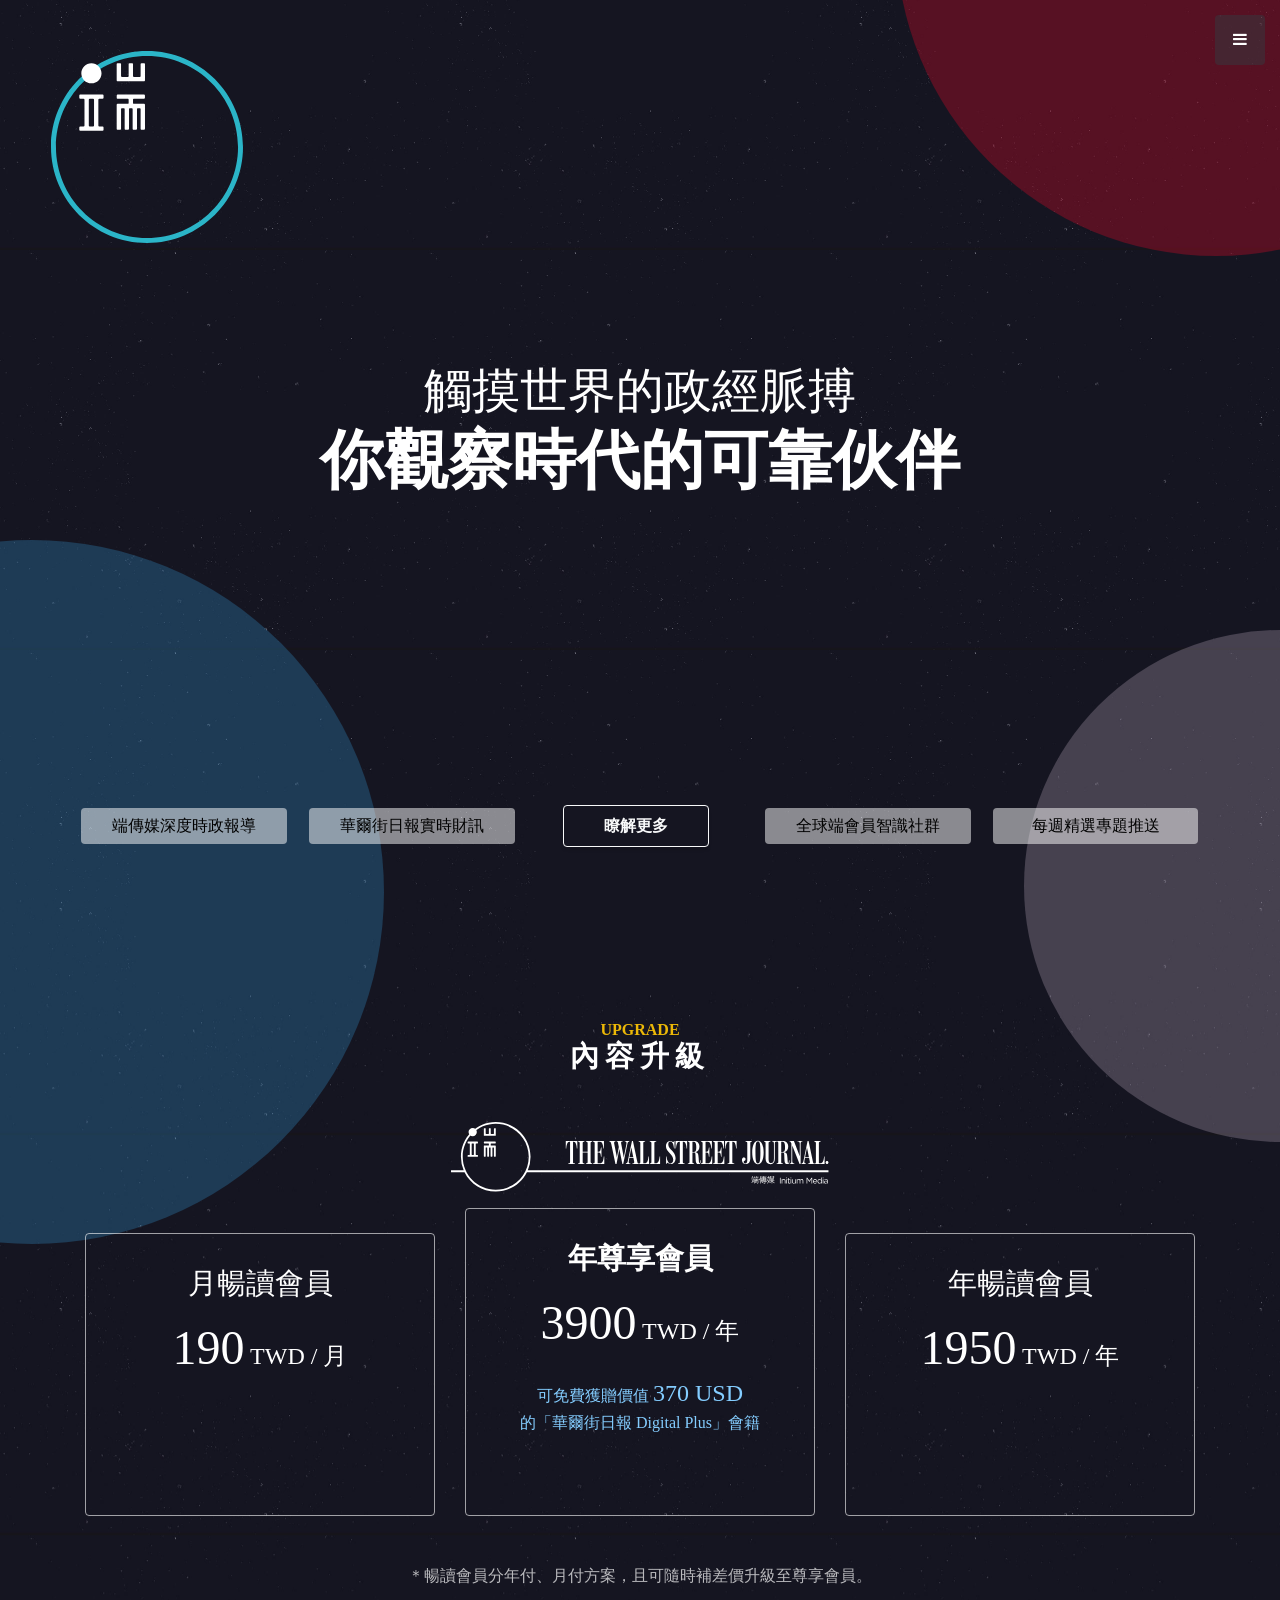
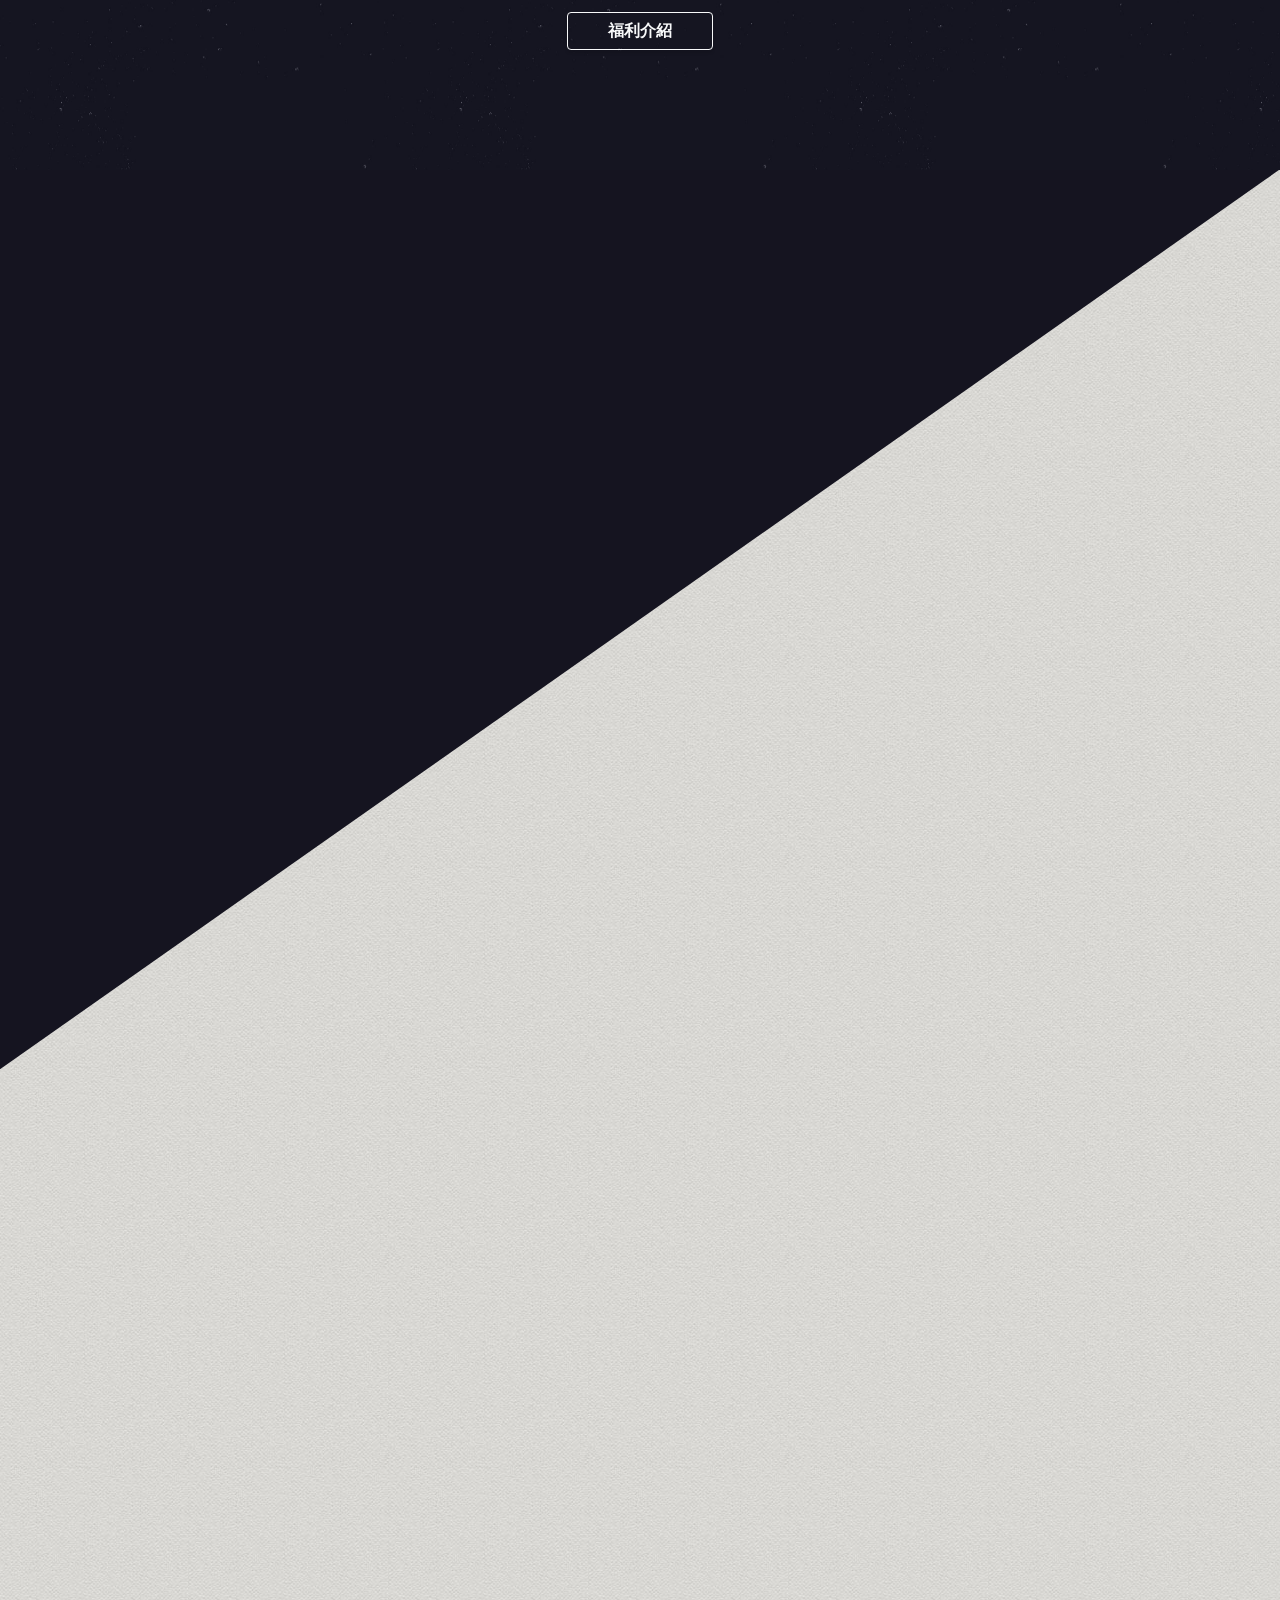
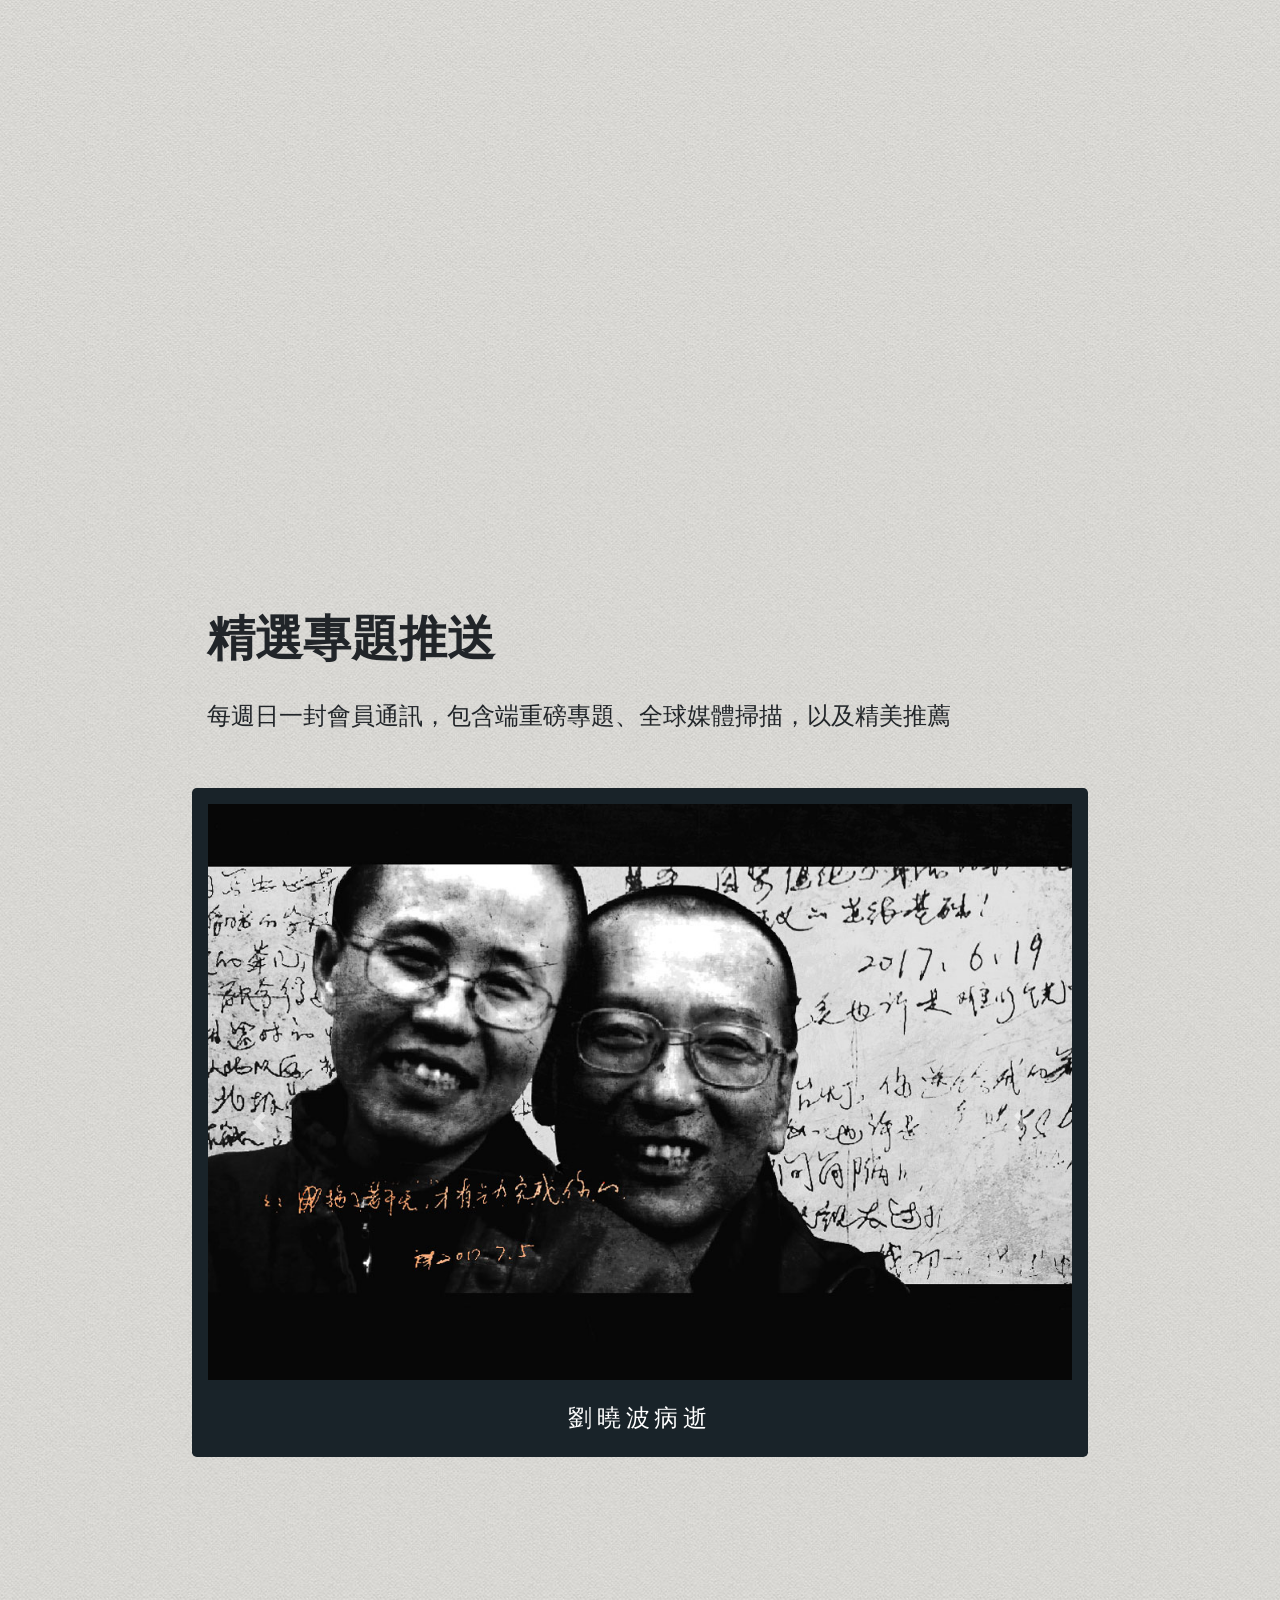
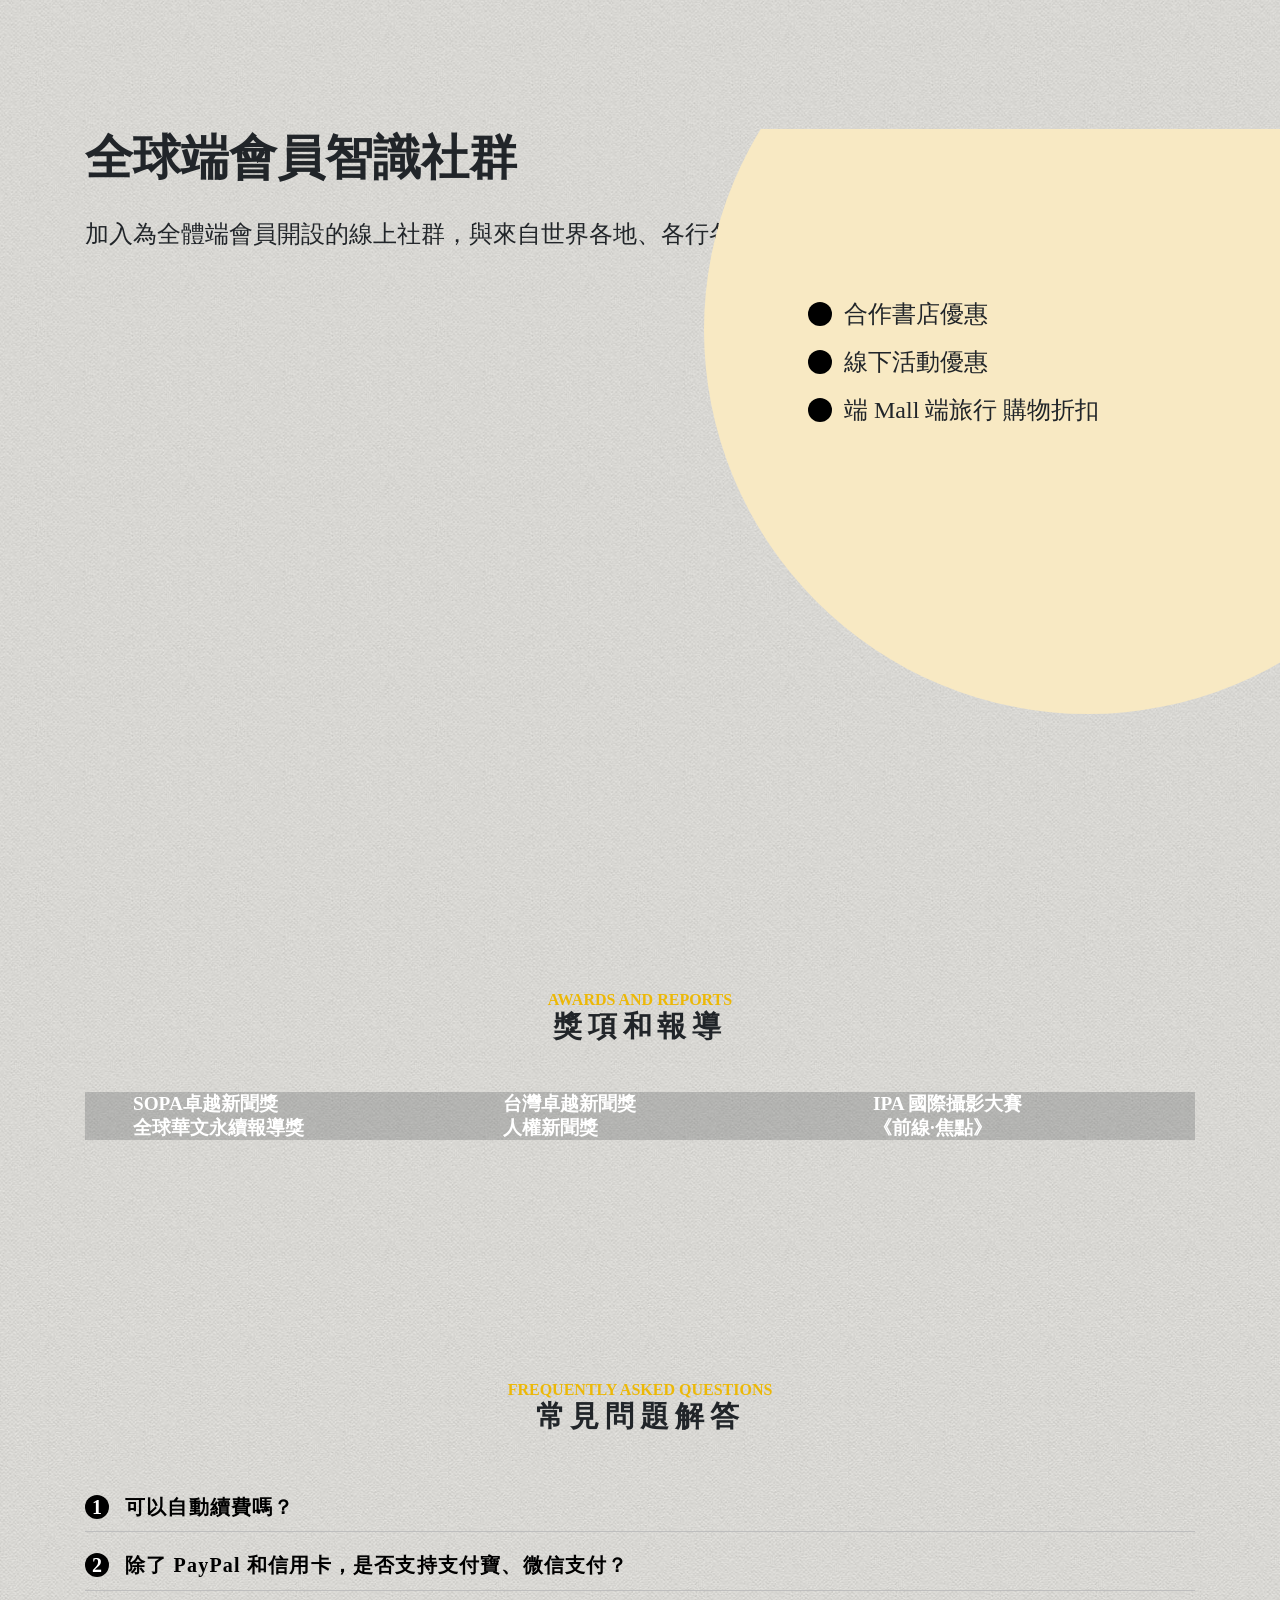
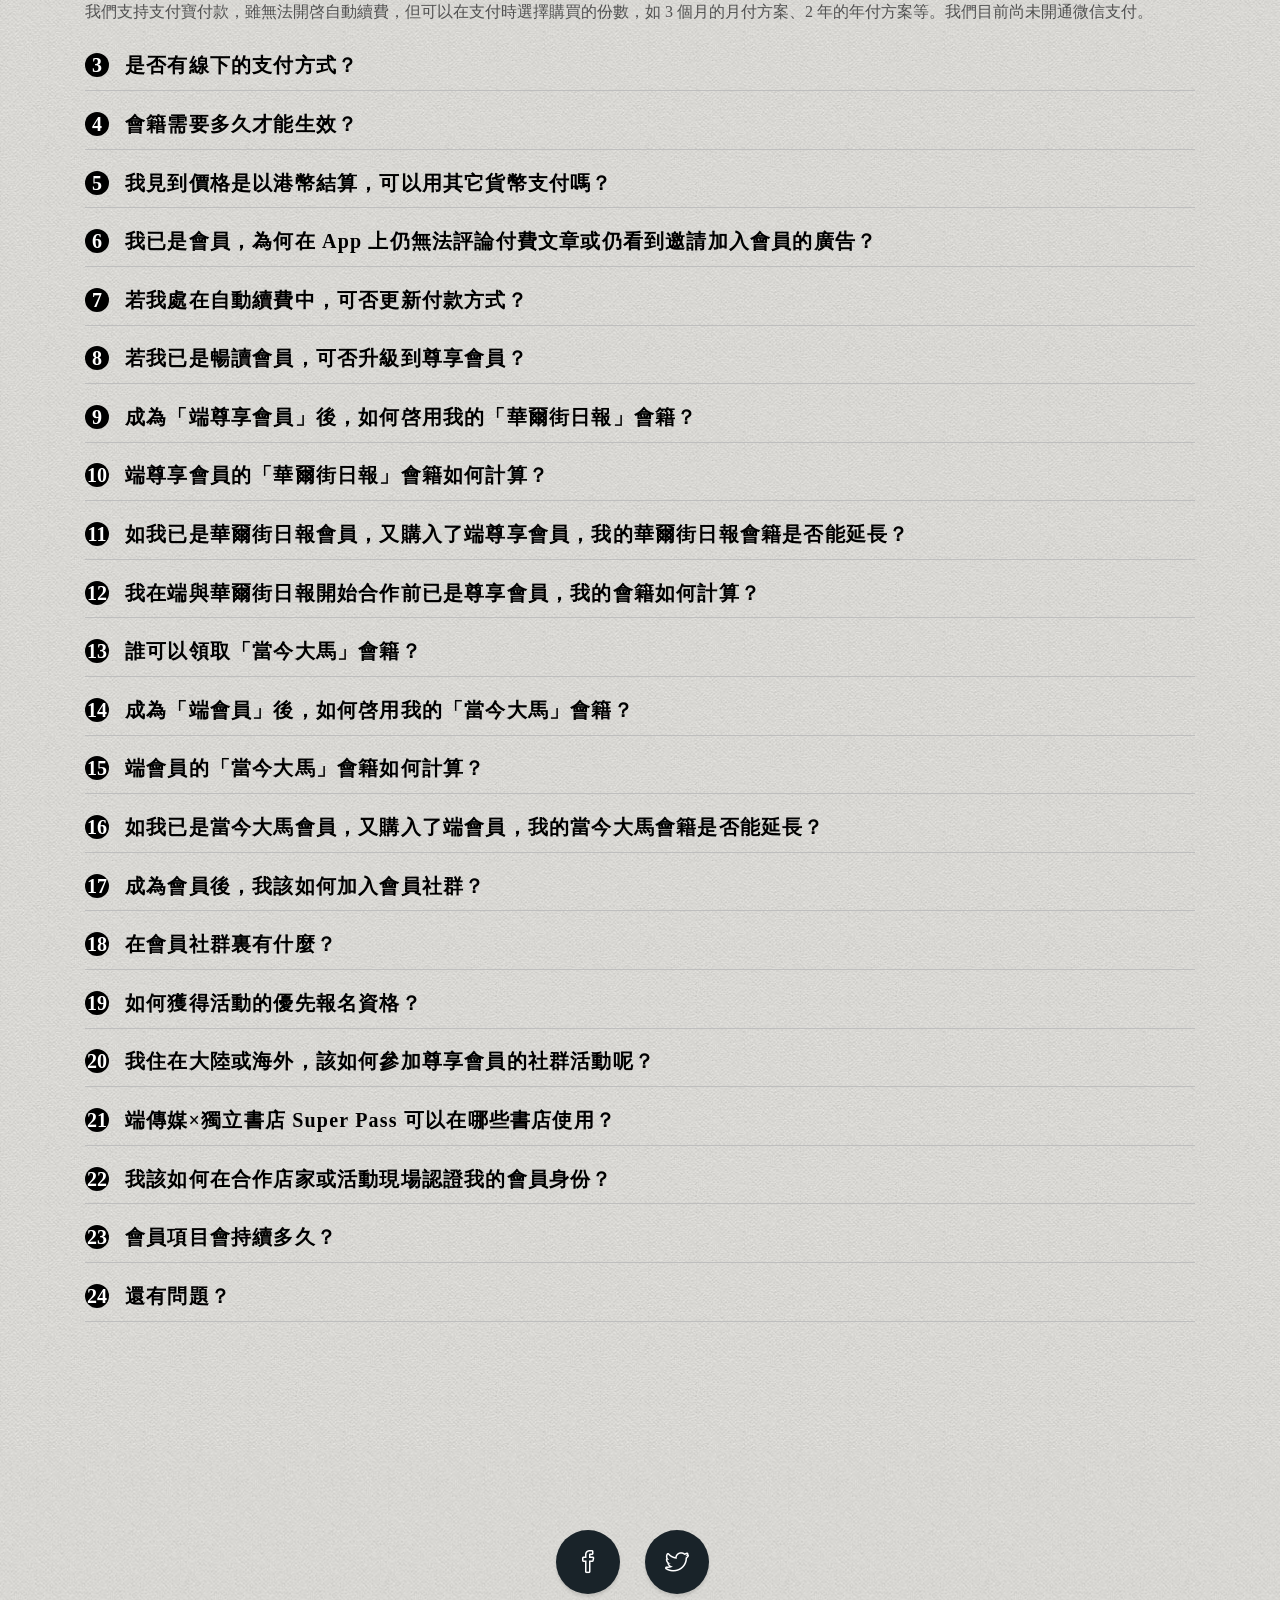
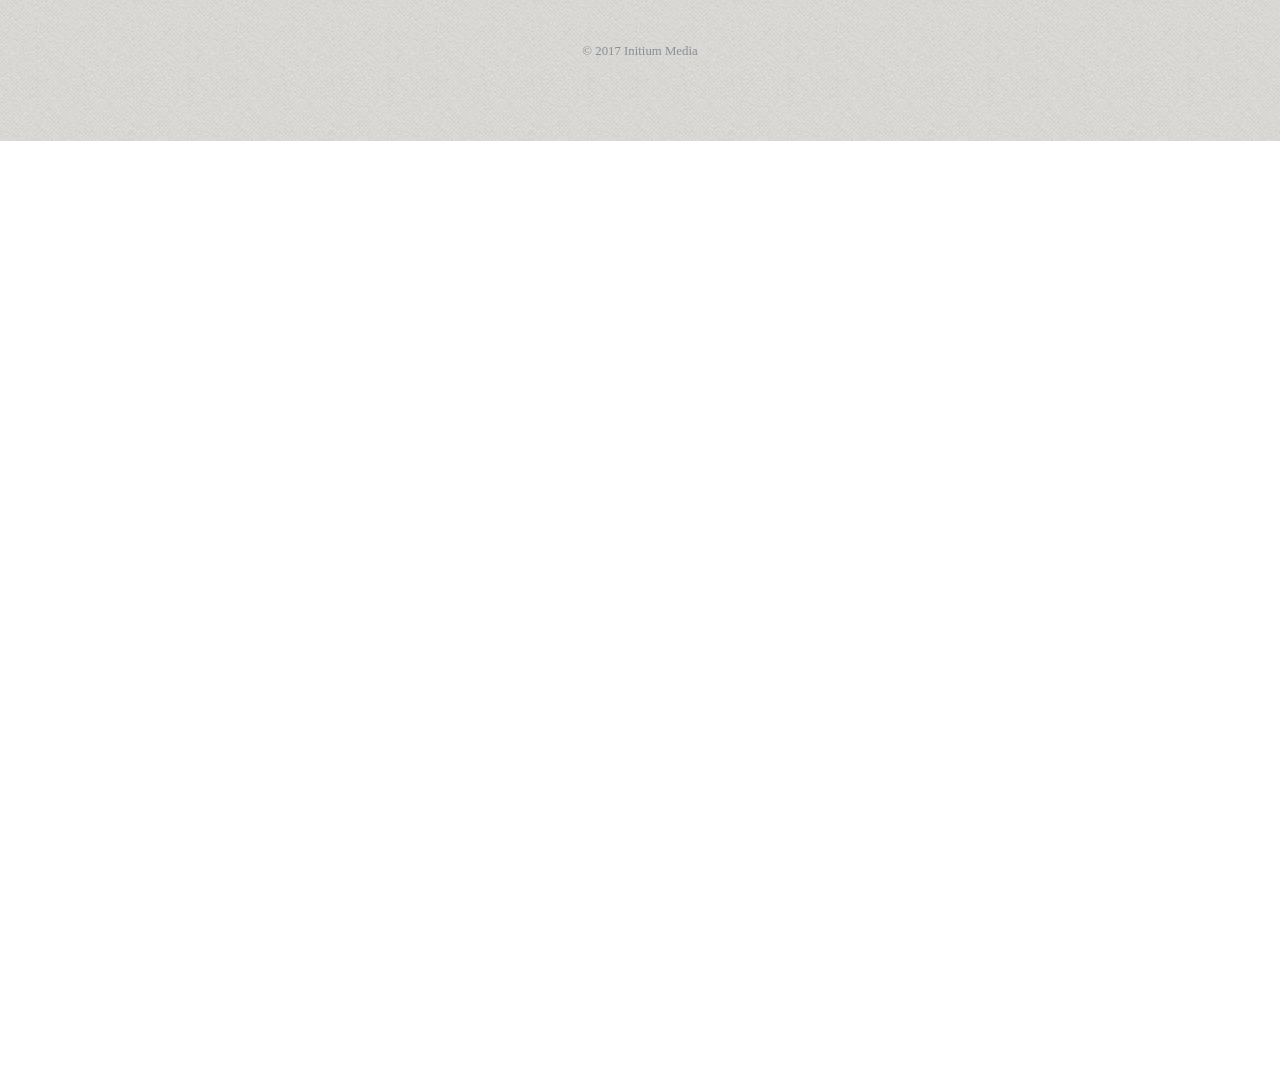
==== commit 5597c6c2: "重新同步線上版本" ====
--- a/index.html
+++ b/index.html
@@ -4,8 +4,22 @@
       <meta charset="utf-8">
       <meta name="description" content="">
       <meta name="viewport" content="width=device-width,initial-scale=1">
-      <title>membership wsj landing page</title>
-      <link rel="apple-touch-icon" href="apple-touch-icon.png">
+      <title>端傳媒會員計劃</title>
+      <link rel="shortcut icon" href="/favicon.ico">
+      <meta name="keywords" content="the initium membership,Initium Membership,端,端會員,Initium,Initium Media">
+      <meta name="description" content="成為端尊享會員，端傳媒深度時政報道和華爾街日報全球實時財訊，一次全掌握。">
+      <meta property="og:site_name" content="Initium Media">
+      <meta property="og:title" content="觸摸時代的政經脈搏，我們想成為你觀察時代的可靠伙伴。">
+      <meta property="og:image" content="https://membership.theinitium.com/img/share.jpg">
+      <meta property="og:type" content="article">
+      <meta property="og:url" content="https://membership.theinitium.com/">
+      <meta property="og:description" content="成為端尊享會員，端傳媒深度時政報道和華爾街日報全球實時財訊，一次全掌握。">
+      <meta name="twitter:card" content="summary_large_image">
+      <meta name="twitter:site" content="@initiumnews">
+      <meta name="twitter:title" content="觸摸時代的政經脈搏，我們想成為你觀察時代的可靠伙伴。">
+      <meta name="twitter:description" content="成為端尊享會員，端傳媒深度時政報道和華爾街日報全球實時財訊，一次全掌握。">
+      <meta name="twitter:creator" content="@initiumnews">
+      <meta name="twitter:image:src" content="https://membership.theinitium.com/img/share.jpg">
       <link href="vendor/font-awesome/css/font-awesome.min.css" rel="stylesheet">
       <link href="vendor/simple-line-icons/css/simple-line-icons.css" rel="stylesheet">
       <link href="vendor/bootstrap/css/bootstrap.min.css" rel="stylesheet">
@@ -16,7 +30,7 @@
            fillColor: '#646464'
          };
          
-         var ballPositions = [[3, 3], [0.7, 1.5], [2, 0.6]];
+         var ballPositions = [[3, 3], [0.8, 1.5], [1.6, 0.8]];
          var text_content = ["讀者", "記者", "編輯"];
          var lg_text_content = "內容";
          
@@ -91,7 +105,7 @@
          
            for (var i = 0, l = paths.length; i < l; i++) {
              for (var j = i - 1; j >= 0; j--) {
-               var path = metaball(paths[i], paths[j], 0.5, handle_len_rate, view.center.x/2);
+               var path = metaball(paths[i], paths[j], 0.5, handle_len_rate, view.center.x/1.8);
                if (path) {
                  connections.appendTop(path);
                  path.removeOnMove();
@@ -187,65 +201,68 @@
                <li class="sidebar-nav-item"><a class="js-scroll-trigger" href="#faq">常見問題</a></li>
             </ul>
          </nav>
-         <header class="masthead d-flex text-white">
-            <div class="container text-center my-auto">
-               <h1 class="mb-1">你觀察時代的可靠伙伴</h1>
-               <h2 class="mb-5">觸摸世界的政經脈搏</h2>
-               <div class="footer">
-                  <div class="container">
-                     <div class="row text-thin row-padding text-container">
-                        <div class="text-item text-item-center show-in-mobile"><a class="btn btn-md btn-outline-light js-scroll-trigger" href="#about">瞭解更多</a></div>
-                        <div class="text-item text-faded">端傳媒深度<br class="show-in-tablet hide-in-mobile">時政報導</div>
-                        <div class="text-item text-faded">華爾街日報<br class="show-in-tablet hide-in-mobile">財經新聞</div>
-                        <div class="text-item text-item-center hide-in-mobile"><a class="btn btn-md btn-outline-light js-scroll-trigger" href="#about">瞭解更多</a></div>
-                        <div class="text-item text-faded">全球端會員<br class="show-in-tablet hide-in-mobile">智識社群</div>
-                        <div class="text-item text-faded">每週精選<br class="show-in-tablet hide-in-mobile">專題推送</div>
-                     </div>
-                  </div>
-               </div>
-            </div>
-            <div class="overlay"></div>
-         </header>
-         <section class="content-section text-white text-center" id="product">
-            <div class="container">
-               <div class="content-section-heading">
-                  <h3 class="text-secondary mb-0">CONTENT UPGRADE</h3>
-                  <h2 class="mb-5">內容升級</h2>
-               </div>
-               <img id="cologo" class="mb-3" src="images/co-logo-white.svg">
-               <div class="card-deck">
-                  <div class="card bg-transparent border-light" id="blockA">
-                     <div class="card-body">
-                        <h4 class="card-title text-thin">月暢讀會員</h4>
-                        <p class="card-text"><span class="highlight">190</span> TWD / 月</p>
-                        
-                     </div>
-                  </div>
-                  <div class="card bg-transparent border-light focus" id="blockB">
-                     <div class="card-body">
-                        <h4 class="card-title">年尊享會員</h4>
-                        <p class="card-text"><span class="highlight">3900</span> TWD / 年</p>
-                        <p class="text-blue">可獲贈價值 <span class="highlight">370 USD</span><br>的華爾街日報會籍</p>
-                        
-                     </div>
-                  </div>
-                  <div class="card bg-transparent border-light" id="blockC">
-                     <div class="card-body">
-                        <h4 class="card-title text-thin">年暢讀會員</h4>
-                        <p class="card-text"><span class="highlight">1950</span> TWD / 年</p>
-                        
-                     </div>
-                  </div>
-               </div>
-               <p class="mt-5 mb-4 text-faded" id="product-explain">＊暢讀會員分年付、月付方案，且可隨時補差價升級至尊享會員。</p>
-               <a class="btn btn-md btn-outline-light js-scroll-trigger" href="#about">福利介紹</a>
-            </div>
-         </section>
+         <div class="bg-container">
+            <header class="masthead d-flex text-white">
+               <div class="overlay" id="red"></div>
+               <div class="overlay" id="grey"></div>
+               <div class="overlay" id="blue"></div>
+               <div class="container text-center my-auto main-content">
+                  <h2 class="mb-1">觸摸世界的政經脈搏</h2>
+                  <h1 class="mb-5">你觀察時代的可靠伙伴</h1>
+                  <div class="footer">
+                     <div class="container">
+                        <div class="row text-thin row-padding text-container">
+                           <div class="text-item text-item-center show-in-mobile"><a class="btn btn-md btn-outline-light js-scroll-trigger" href="#about">了解更多</a></div>
+                           <a class="text-item text-faded js-scroll-trigger" href="#portfolio">端傳媒深度<br class="show-in-tablet hide-in-mobile">時政報導 </a><a class="text-item text-faded js-scroll-trigger" href="#about">華爾街日報<br class="show-in-tablet hide-in-mobile">實時財訊</a>
+                           <div class="text-item text-item-center hide-in-mobile"><a class="btn btn-md btn-outline-light js-scroll-trigger" href="#about">瞭解更多</a></div>
+                           <a class="text-item text-faded js-scroll-trigger" href="#relationship">全球端會員<br class="show-in-tablet hide-in-mobile">智識社群 </a><a class="text-item text-faded js-scroll-trigger" href="#newsletter">每週精選<br class="show-in-tablet hide-in-mobile">專題推送</a>
+                        </div>
+                     </div>
+                  </div>
+               </div>
+               <div id="logo"><a href="https://theinitium.com/" aria-label="端傳媒 Initium Media" target="_blank"><img class="icon_initium" src="images/i-logo.svg"></a></div>
+            </header>
+            <section class="content-section text-white text-center" id="product">
+               <div class="container">
+                  <div class="content-section-heading">
+                     <h3 class="text-secondary mb-0">UPGRADE</h3>
+                     <h2 class="mb-5">內容升級</h2>
+                  </div>
+                  <img id="cologo" class="mb-3" src="images/co-logo-white.svg">
+                  <div class="card-deck">
+                     <div class="card bg-transparent border-light" id="blockA">
+                        <div class="card-body">
+                           <h4 class="card-title text-thin">月暢讀會員</h4>
+                           <p class="card-text"><span class="highlight">190</span> TWD / 月</p>
+                           
+                        </div>
+                     </div>
+                     <div class="card bg-transparent border-light focus" id="blockB">
+                        <div class="card-body">
+                           <h4 class="card-title">年尊享會員</h4>
+                           <p class="card-text"><span class="highlight">3900</span> TWD / 年</p>
+                           <p class="text-blue">可免費獲贈價值 <span class="highlight">370 USD</span><br>的「華爾街日報 Digital Plus」會籍</p>
+                           
+                        </div>
+                     </div>
+                     <div class="card bg-transparent border-light" id="blockC">
+                        <div class="card-body">
+                           <h4 class="card-title text-thin">年暢讀會員</h4>
+                           <p class="card-text"><span class="highlight">1950</span> TWD / 年</p>
+                           
+                        </div>
+                     </div>
+                  </div>
+                  <p class="mt-5 mb-4 text-faded" id="product-explain">＊暢讀會員分年付、月付方案，且可隨時補差價升級至尊享會員。</p>
+                  <a class="btn btn-md btn-outline-light js-scroll-trigger" href="#about">福利介紹</a>
+               </div>
+            </section>
+         </div>
          <section id="about">
             <div class="clipboard">
                <div class="content-section-text">
-                  <h3 class="text-title">華語深度報導<br>+ 國際財經資訊</h3>
-                  <h2 class="mb-5 mt-4">尊享會員可暢讀端傳媒深度報導、華爾街日報全語種所有付費內容（原價 370 美金／年）</h2>
+                  <h3 class="text-title"><span class="light">華語深度報導</span><br>+ 國際財經資訊</h3>
+                  <h2 class="mb-5 mt-4">尊享會員可暢讀端傳媒深度報導、並獲得「華爾街日報 Digital Plus」會籍，閱讀全語種所有線上付費內容（原價 370 美金／年）</h2>
                </div>
             </div>
          </section>
@@ -297,14 +314,14 @@
                <h3 class="text-title">全球端會員智識社群</h3>
                <h2 class="mb-5 mt-4">加入為全體端會員開設的線上社群，與來自世界各地、各行各業的志同道合者交流</h2>
             </div>
-            <canvas id="canvas" width="800" height="600" resize>
+            <canvas id="canvas" width="800" height="600" resize></canvas>
             <div id="benefit">
                <div class="content-section-text">
                   <h2 class="mb-5 mt-4">
                      <ul>
                         <li>合作書店優惠</li>
                         <li>線下活動優惠</li>
-                        <li>端 Mall 購物折扣</li>
+                        <li>端 Mall 端旅行 購物折扣</li>
                      </ul>
                   </h2>
                </div>
@@ -391,31 +408,35 @@
          </section>
          <section class="content-section" id="qa">
             <div class="content-section-heading text-center">
-               <h3 class="text-secondary mb-0">FREQUENTLY ASKED QUESTION</h3>
+               <h3 class="text-secondary mb-0">FREQUENTLY ASKED QUESTIONS</h3>
                <h2 class="mb-5">常見問題解答</h2>
             </div>
             <div class="panel-group container" id="faq" role="tablist" aria-multiselectable="true">
                <div class="panel panel-default">
+                  <div class="panel-heading">
+                     <h5 class="panel-title"><span>1</span> <a data-toggle="collapse" class="collapsed qaEvent" gtm-name="q01" data-parent="#faq" href="#collapse01">可以自動續費嗎？</a></h5>
+                  </div>
+                  <div id="collapse01" class="panel-collapse collapse">
+                     <div class="panel-body">
+                        <p>以 PayPal 或信用卡（支持 Visa, MasterCard 以及 American Express）支付的會員，購買的同時會開啓自動續費，在會籍到期時根據所參與的方案自動扣款，並延續會籍。您可以到網頁版的「個人中心 - 付費管理」中管理續費狀態。以其它支付方式加入的會員，暫無法自動續費，到期後需重新購買。</p>
+                     </div>
+                  </div>
+               </div>
+               <div class="panel panel-default">
                   <div class="panel-heading" role="tab">
-                     <h5 class="panel-title"><span>1</span> <a data-toggle="collapse" class="collapsed qaEvent" gtm-name="q01" data-parent="#faq" href="#collapse01">除了 PayPal 和信用卡，是否支持支付寶、微信支付？</a></h5>
-                  </div>
-                  <div id="collapse01" class="panel-collapse collapse show">
-                     <div class="panel-body">
-                        <p>
-                           我們支持支付寶付款。在<a class="giftlink" target="_blank" href="https://theinitium.com/subscription/offers/">選定會員方案</a>後，你可以選擇「支付寶」並會跳轉到「端 Mall」，成功支付後，您會收到
-                           <購買確認信>
-                              。您的會籍會在 1-2 個工作日生效並收到
-                              <生效通知>，請耐心等待。我們目前尚未開通微信支付。</生效通知>
-                           </購買確認信>
-                        </p>
-                     </div>
-                  </div>
-               </div>
-               <div class="panel panel-default">
-                  <div class="panel-heading">
-                     <h5 class="panel-title"><span>2</span> <a data-toggle="collapse" class="collapsed qaEvent" gtm-name="q02" data-parent="#faq" href="#collapse02">是否有線下的支付方式？</a></h5>
-                  </div>
-                  <div id="collapse02" class="panel-collapse collapse">
+                     <h5 class="panel-title"><span>2</span> <a data-toggle="collapse" class="collapsed qaEvent" gtm-name="q02" data-parent="#faq" href="#collapse02">除了 PayPal 和信用卡，是否支持支付寶、微信支付？</a></h5>
+                  </div>
+                  <div id="collapse02" class="panel-collapse collapse show">
+                     <div class="panel-body">
+                        <p>我們支持支付寶付款，雖無法開啓自動續費，但可以在支付時選擇購買的份數，如 3 個月的月付方案、2 年的年付方案等。我們目前尚未開通微信支付。</p>
+                     </div>
+                  </div>
+               </div>
+               <div class="panel panel-default">
+                  <div class="panel-heading">
+                     <h5 class="panel-title"><span>3</span> <a data-toggle="collapse" class="collapsed qaEvent" gtm-name="q03" data-parent="#faq" href="#collapse03">是否有線下的支付方式？</a></h5>
+                  </div>
+                  <div id="collapse03" class="panel-collapse collapse">
                      <div class="panel-body">
                         <p>
                            身在香港或台灣的讀者，可選擇以匯款、支票的方式付費，亦可親臨我們的辦公室以現金購買。請將有效的支票、匯款單據，連同填妥的
@@ -426,9 +447,22 @@
                </div>
                <div class="panel panel-default">
                   <div class="panel-heading">
-                     <h5 class="panel-title"><span>3</span> <a data-toggle="collapse" class="collapsed qaEvent" gtm-name="q03" data-parent="#faq" href="#collapse03">我見到價格是以港幣結算，可以用其它貨幣支付嗎？</a></h5>
-                  </div>
-                  <div id="collapse03" class="panel-collapse collapse">
+                     <h5 class="panel-title"><span>4</span> <a data-toggle="collapse" class="collapsed qaEvent" gtm-name="q04" data-parent="#faq" href="#collapse04">會籍需要多久才能生效？</a></h5>
+                  </div>
+                  <div id="collapse04" class="panel-collapse collapse">
+                     <div class="panel-body">
+                        <p>
+                           以線上方式支付的會員，您的會籍會立即生效；若您是線下支付，會籍會於款項收悉的 1-2 個工作日內（不包括香港的法定假期）生效。生效同時，您會收到
+                           <會籍生效通知>，登入後可在「個人中心」頁面見到會員標識（金色星星），即可暢讀全站內容。</會籍生效通知>
+                        </p>
+                     </div>
+                  </div>
+               </div>
+               <div class="panel panel-default">
+                  <div class="panel-heading">
+                     <h5 class="panel-title"><span>5</span> <a data-toggle="collapse" class="collapsed qaEvent" gtm-name="q05" data-parent="#faq" href="#collapse05">我見到價格是以港幣結算，可以用其它貨幣支付嗎？</a></h5>
+                  </div>
+                  <div id="collapse05" class="panel-collapse collapse">
                      <div class="panel-body">
                         <p>
                            可以，任何線上支付方式都會自動換算為您的所在地貨幣，而對於線下支付，
@@ -439,19 +473,41 @@
                </div>
                <div class="panel panel-default">
                   <div class="panel-heading">
-                     <h5 class="panel-title"><span>4</span> <a data-toggle="collapse" class="collapsed qaEvent" gtm-name="q04" data-parent="#faq" href="#collapse04">可以自動續費嗎？</a></h5>
-                  </div>
-                  <div id="collapse04" class="panel-collapse collapse">
-                     <div class="panel-body">
-                        <p>循主站加入的會員，購買的同時會開啓自動續費，在會籍到期時根據所參與的方案自動扣款，並延續會籍。您可以到網頁版的「個人中心 - 付費管理」中管理續費狀態。非主站購買的會員，無法自動續費，需重新下單。</p>
-                     </div>
-                  </div>
-               </div>
-               <div class="panel panel-default">
-                  <div class="panel-heading">
-                     <h5 class="panel-title"><span>5</span> <a data-toggle="collapse" class="collapsed qaEvent" gtm-name="q05" data-parent="#faq" href="#collapse05">成為「端尊享會員」後，如何啓用我的「華爾街日報」會籍？</a></h5>
-                  </div>
-                  <div id="collapse05" class="panel-collapse collapse">
+                     <h5 class="panel-title"><span>6</span> <a data-toggle="collapse" class="collapsed qaEvent" gtm-name="q06" data-parent="#faq" href="#collapse06">我已是會員，為何在 App 上仍無法評論付費文章或仍看到邀請加入會員的廣告？</a></h5>
+                  </div>
+                  <div id="collapse06" class="panel-collapse collapse">
+                     <div class="panel-body">
+                        <p>此問題是由於 App 更新版本並增加部分會員專享功能後，你尚未登出過帳號，App 暫未獲取帳號信息更新造成的。請嘗試在 App「個人中心」登出當前會員帳號後重新登入，並確保您的 App 為 1.8.0 或以上版本。</p>
+                     </div>
+                  </div>
+               </div>
+               <div class="panel panel-default">
+                  <div class="panel-heading">
+                     <h5 class="panel-title"><span>7</span> <a data-toggle="collapse" class="collapsed qaEvent" gtm-name="q07" data-parent="#faq" href="#collapse07">若我處在自動續費中，可否更新付款方式？</a></h5>
+                  </div>
+                  <div id="collapse07" class="panel-collapse collapse">
+                     <div class="panel-body">
+                        <p>可以。在網頁版的「個人中心 - 付費管理」中，您可以選擇「更新付款方式」。支付信息成功更新後，您的下一次續費將以新的付款方式支付。</p>
+                     </div>
+                  </div>
+               </div>
+               <div class="panel panel-default">
+                  <div class="panel-heading">
+                     <h5 class="panel-title"><span>8</span> <a data-toggle="collapse" class="collapsed qaEvent" gtm-name="q8" data-parent="#faq" href="#collapse8">若我已是暢讀會員，可否升級到尊享會員？</a></h5>
+                  </div>
+                  <div id="collapse8" class="panel-collapse collapse">
+                     <div class="panel-body">
+                        <p>無論您是月付、還是年付的暢讀會員，只要您的暢讀會籍仍未到期，就可以補差價成為尊享會員。請留意，您新獲得的方案是以升級日為起點的完整會籍，而非將會籍中剩餘的天數升級。差價計算公式如下：</p>
+                        <p class="form">＊ 差價 = 一年「端尊享會員會籍」的時價 - 您剩餘「端暢讀會員會籍」的對應價值</p>
+                        <p>若您的賬戶中曾有任何贈閱方案（含試閱、免費會籍等），請聯繫 <a class="link" target="_blank" href="mailto:membership@theinitium.com">membership@theinitium.com</a> 進行升級。</p>
+                     </div>
+                  </div>
+               </div>
+               <div class="panel panel-default">
+                  <div class="panel-heading">
+                     <h5 class="panel-title"><span>9</span> <a data-toggle="collapse" class="collapsed qaEvent" gtm-name="q09" data-parent="#faq" href="#collapse09">成為「端尊享會員」後，如何啓用我的「華爾街日報」會籍？</a></h5>
+                  </div>
+                  <div id="collapse09" class="panel-collapse collapse">
                      <div class="panel-body">
                         <p>
                            會籍生效時，您會收到一封由端寄出的
@@ -462,29 +518,29 @@
                </div>
                <div class="panel panel-default">
                   <div class="panel-heading">
-                     <h5 class="panel-title"><span>6</span> <a data-toggle="collapse" class="collapsed qaEvent" gtm-name="q06" data-parent="#faq" href="#collapse06">端尊享會員的「華爾街日報」會籍如何計算？</a></h5>
-                  </div>
-                  <div id="collapse06" class="panel-collapse collapse">
-                     <div class="panel-body">
-                        <p>您所獲贈的「華爾街日報會籍」與您的「端尊享會員會籍」同步，例如，您於 1 月 1 日成為一年期的端尊享會員，在此後的會期內無論您何時開通華爾街日報會籍，您暢讀端與華爾街日報兩份媒體的權限，都會於次年 1 月 1 日同時結束。</p>
-                     </div>
-                  </div>
-               </div>
-               <div class="panel panel-default">
-                  <div class="panel-heading">
-                     <h5 class="panel-title"><span>7</span> <a data-toggle="collapse" class="collapsed qaEvent" gtm-name="q07" data-parent="#faq" href="#collapse07">如我已是華爾街日報會員，又購入了端尊享會員，我的華爾街日報會籍是否能延長？</a></h5>
-                  </div>
-                  <div id="collapse07" class="panel-collapse collapse">
-                     <div class="panel-body">
-                        <p>不能。您獲贈的「華爾街日報會籍」將與您所購買的「端尊享會員會籍」同步，無法轉移至別的賬戶，若您已是「華爾街日報」會員，建議您購買「暢讀會員」。</p>
-                     </div>
-                  </div>
-               </div>
-               <div class="panel panel-default">
-                  <div class="panel-heading">
-                     <h5 class="panel-title"><span>8</span> <a data-toggle="collapse" class="collapsed qaEvent" gtm-name="q08" data-parent="#faq" href="#collapse08">我在端與華爾街日報開始合作前已是尊享會員，我的會籍如何計算？</a></h5>
-                  </div>
-                  <div id="collapse08" class="panel-collapse collapse">
+                     <h5 class="panel-title"><span>10</span> <a data-toggle="collapse" class="collapsed qaEvent" gtm-name="q10" data-parent="#faq" href="#collapse10">端尊享會員的「華爾街日報」會籍如何計算？</a></h5>
+                  </div>
+                  <div id="collapse10" class="panel-collapse collapse">
+                     <div class="panel-body">
+                        <p>您所獲贈的「華爾街日報 Digital Plus 會籍」與您的「端尊享會員會籍」同步，例如，您於 1 月 1 日成為一年期的端尊享會員，在此後的會期內無論您何時開通華爾街日報會籍，您的華爾街日報會籍會與您的端會員一起，於次年 1 月 1 日同時暫時中止。</p>
+                     </div>
+                  </div>
+               </div>
+               <div class="panel panel-default">
+                  <div class="panel-heading">
+                     <h5 class="panel-title"><span>11</span> <a data-toggle="collapse" class="collapsed qaEvent" gtm-name="q11" data-parent="#faq" href="#collapse11">如我已是華爾街日報會員，又購入了端尊享會員，我的華爾街日報會籍是否能延長？</a></h5>
+                  </div>
+                  <div id="collapse11" class="panel-collapse collapse">
+                     <div class="panel-body">
+                        <p>不能。您獲贈的「華爾街日報 Digital Plus 會籍」將與您所購買的「端尊享會員會籍」同步，無法轉移至別的賬戶，若您已是「華爾街日報」會員，建議您購買「暢讀會員」。</p>
+                     </div>
+                  </div>
+               </div>
+               <div class="panel panel-default">
+                  <div class="panel-heading">
+                     <h5 class="panel-title"><span>12</span> <a data-toggle="collapse" class="collapsed qaEvent" gtm-name="q12" data-parent="#faq" href="#collapse12">我在端與華爾街日報開始合作前已是尊享會員，我的會籍如何計算？</a></h5>
+                  </div>
+                  <div id="collapse12" class="panel-collapse collapse">
                      <div class="panel-body">
                         <p>上述計算方法依然適用，從 2017 年 12 月起，您亦可以獲得「華爾街日報會籍」，並持續至「端尊享會員會籍」結束日。詳細領取及使用方法，請參見我們發送給您的郵件。</p>
                      </div>
@@ -492,54 +548,65 @@
                </div>
                <div class="panel panel-default">
                   <div class="panel-heading">
-                     <h5 class="panel-title"><span>9</span> <a data-toggle="collapse" class="collapsed qaEvent" gtm-name="q09" data-parent="#faq" href="#collapse09">若我已是暢讀會員，可否升級現有方案？</a></h5>
-                  </div>
-                  <div id="collapse09" class="panel-collapse collapse">
-                     <div class="panel-body">
-                        <p>若您從主站直接購買、並且仍然處在自動續費中，就可以升級現有方案。無論您是月付、還是年付的暢讀會員，都可以補差價成為尊享會員。請留意，您新獲得的方案是以升級日為起點的完整會籍，而非將會籍中剩餘的天數升級。差價計算公式如下：</p>
-                        <p class="form">＊ 差價 = 一年「端尊享會員會籍」的時價 - 您剩餘「端暢讀會員會籍」的對應價值</p>
-                        <p>若您既有的會籍非主站購買、或已經取消自動續費，請聯繫 <a class="link" target="_blank" href="mailto:membership@theinitium.com">membership@theinitium.com</a> 進行升級。</p>
-                     </div>
-                  </div>
-               </div>
-               <div class="panel panel-default">
-                  <div class="panel-heading">
-                     <h5 class="panel-title"><span>10</span> <a data-toggle="collapse" class="collapsed qaEvent" gtm-name="q10" data-parent="#faq" href="#collapse10">若我已是會員，可否再次購入會籍？</a></h5>
-                  </div>
-                  <div id="collapse10" class="panel-collapse collapse">
-                     <div class="panel-body">
-                        <p>可以，您可於任何時間再次購入會籍。但請留意，除非您從始至終都使用「端 Mall」進行購買，否則您新購買的會籍將會覆蓋（取代）既有的會籍，舊會籍將會於新會籍生效時立即失效，所以我們強烈建議您不要如此做。</p>
-                     </div>
-                  </div>
-               </div>
-               <div class="panel panel-default">
-                  <div class="panel-heading">
-                     <h5 class="panel-title"><span>11</span> <a data-toggle="collapse" class="collapsed qaEvent" gtm-name="q11" data-parent="#faq" href="#collapse11">成功購買「端會員」後會發生什麼？</a></h5>
-                  </div>
-                  <div id="collapse11" class="panel-collapse collapse">
+                     <h5 class="panel-title"><span>13</span> <a data-toggle="collapse" class="collapsed qaEvent" gtm-name="q13" data-parent="#faq" href="#collapse13">誰可以領取「當今大馬」會籍？</a></h5>
+                  </div>
+                  <div id="collapse13" class="panel-collapse collapse">
+                     <div class="panel-body">
+                        <p>若你是端傳媒的尊享會員，可直接領取「當今大馬」會籍，閱讀「當今大馬」各語種的全部內容；另外，我們也為暢讀會員爭取到試閱機會，若你是暢讀會員，也可按以下流程領取「當今大馬」會籍，獲得閱讀權限。具體試閱結束時間，我們將以郵件形式另行通知。</p>
+                     </div>
+                  </div>
+               </div>
+               <div class="panel panel-default">
+                  <div class="panel-heading">
+                     <h5 class="panel-title"><span>14</span> <a data-toggle="collapse" class="collapsed qaEvent" gtm-name="q14" data-parent="#faq" href="#collapse14">成為「端會員」後，如何啓用我的「當今大馬」會籍？</a></h5>
+                  </div>
+                  <div id="collapse14" class="panel-collapse collapse">
                      <div class="panel-body">
                         <p>
-                           在主站支付成功後，您的會籍會立即生效；在非主站渠道（如「端 Mall」、線下）支付，會籍會於款項收悉的 1-2 個工作日內（不包括香港的法定假期）生效。生效同時，您會收到
-                           <會籍生效通知>，登入後可在「個人中心」頁面見到會員標識（金色星星），即可暢讀全站內容。</會籍生效通知>
+                           成為端會員後，你可以在「訂閱成功」頁面點擊「領取當今大馬會籍」鏈接，或在由端寄出的
+                           <會籍生效通知>郵件中點擊「領取當今大馬會籍」鏈接，前往當今大馬網站進行領取會籍操作。若您錯過了郵件或已是端會員，亦可直接在網頁版「用戶中心 - 付費管理」中點擊「領取當今大馬會籍」，進入上述流程。</會籍生效通知>
                         </p>
                      </div>
                   </div>
                </div>
                <div class="panel panel-default">
                   <div class="panel-heading">
-                     <h5 class="panel-title"><span>12</span> <a data-toggle="collapse" class="collapsed qaEvent" gtm-name="q12" data-parent="#faq" href="#collapse12">成為會員後，我該如何加入會員社群？</a></h5>
-                  </div>
-                  <div id="collapse12" class="panel-collapse collapse">
-                     <div class="panel-body">
-                        <p>加入會員後，我們會聯絡你，邀請你加入我們的 Facebook 社群。尊享會員可以額外加入專屬的精品小群，以及線上興趣小組。</p>
-                     </div>
-                  </div>
-               </div>
-               <div class="panel panel-default">
-                  <div class="panel-heading">
-                     <h5 class="panel-title"><span>13</span> <a data-toggle="collapse" class="collapsed qaEvent" gtm-name="q13" data-parent="#faq" href="#collapse13">在會員社群裏有什麼？</a></h5>
-                  </div>
-                  <div id="collapse13" class="panel-collapse collapse">
+                     <h5 class="panel-title"><span>15</span> <a data-toggle="collapse" class="collapsed qaEvent" gtm-name="q15" data-parent="#faq" href="#collapse15">端會員的「當今大馬」會籍如何計算？</a></h5>
+                  </div>
+                  <div id="collapse15" class="panel-collapse collapse">
+                     <div class="panel-body">
+                        <p>你所獲贈的「當今大馬 會籍」與你的「端尊享會員 會籍」同步，例如，你於 1 月 1 日成為一年期的端尊享會員，在此後的會期內無論你何時開通當今大馬會籍，你的當今大馬會籍會與你的端尊享會員會籍一起，於次年 1 月 1 日同時暫時中止。</p>
+                        <p>* 若你為暢讀會員，亦可獲得試閱權限，具體試閱結束時間，我們將以郵件形式另行通知。</p>
+                     </div>
+                  </div>
+               </div>
+               <div class="panel panel-default">
+                  <div class="panel-heading">
+                     <h5 class="panel-title"><span>16</span> <a data-toggle="collapse" class="collapsed qaEvent" gtm-name="q16" data-parent="#faq" href="#collapse16">如我已是當今大馬會員，又購入了端會員，我的當今大馬會籍是否能延長？</a></h5>
+                  </div>
+                  <div id="collapse16" class="panel-collapse collapse">
+                     <div class="panel-body">
+                        <p>不能。你獲贈的「當今大馬 會籍」將與你所購買的「端傳媒 會籍」同步，無法轉移至別的賬戶。</p>
+                        <p>* 前往當今大馬網站進行領取會籍過程中，若有任何問題，請聯繫當今大馬 Malaysiakini 客服 techsupport@malaysiakini.com。</p>
+                        <p>如有任何問題，請聯繫端傳媒客服<a class="link" target="_blank" href="mailto:membership@theinitium.com">membership@theinitium.com</a></p>
+                     </div>
+                  </div>
+               </div>
+               <div class="panel panel-default">
+                  <div class="panel-heading">
+                     <h5 class="panel-title"><span>17</span> <a data-toggle="collapse" class="collapsed qaEvent" gtm-name="q17" data-parent="#faq" href="#collapse17">成為會員後，我該如何加入會員社群？</a></h5>
+                  </div>
+                  <div id="collapse17" class="panel-collapse collapse">
+                     <div class="panel-body">
+                        <p>加入會員後，我們會聯絡您，邀請您加入我們的 Facebook 社群。尊享會員可以額外加入專屬的精品小群，以及線上興趣小組。</p>
+                     </div>
+                  </div>
+               </div>
+               <div class="panel panel-default">
+                  <div class="panel-heading">
+                     <h5 class="panel-title"><span>18</span> <a data-toggle="collapse" class="collapsed qaEvent" gtm-name="q18" data-parent="#faq" href="#collapse18">在會員社群裏有什麼？</a></h5>
+                  </div>
+                  <div id="collapse18" class="panel-collapse collapse">
                      <div class="panel-body">
                         <p>可以在「端會員」社群裏發帖、跟其他會員交流，參與線上直播或互動。端傳媒的編輯、撰稿人們也將不定期進入社群，跟大家交流；</p>
                         <p>有任何建議、疑問，都可以在社群中留言，我們會一一回覆。</p>
@@ -548,9 +615,9 @@
                </div>
                <div class="panel panel-default">
                   <div class="panel-heading">
-                     <h5 class="panel-title"><span>14</span> <a data-toggle="collapse" class="collapsed qaEvent" gtm-name="q14" data-parent="#faq" href="#collapse14">如何獲得活動的優先報名資格？</a></h5>
-                  </div>
-                  <div id="collapse14" class="panel-collapse collapse">
+                     <h5 class="panel-title"><span>19</span> <a data-toggle="collapse" class="collapsed qaEvent" gtm-name="q19" data-parent="#faq" href="#collapse19">如何獲得活動的優先報名資格？</a></h5>
+                  </div>
+                  <div id="collapse19" class="panel-collapse collapse">
                      <div class="panel-body">
                         <p>當我們舉辦活動，會不定期通過郵件和社群向會員發送活動訊息和參與方式。</p>
                      </div>
@@ -558,9 +625,9 @@
                </div>
                <div class="panel panel-default">
                   <div class="panel-heading">
-                     <h5 class="panel-title"><span>15</span> <a data-toggle="collapse" class="collapsed qaEvent" gtm-name="q15" data-parent="#faq" href="#collapse15">我住在大陸或海外，該如何參加尊享會員的社群活動呢？</a></h5>
-                  </div>
-                  <div id="collapse15" class="panel-collapse collapse">
+                     <h5 class="panel-title"><span>20</span> <a data-toggle="collapse" class="collapsed qaEvent" gtm-name="q20" data-parent="#faq" href="#collapse20">我住在大陸或海外，該如何參加尊享會員的社群活動呢？</a></h5>
+                  </div>
+                  <div id="collapse20" class="panel-collapse collapse">
                      <div class="panel-body">
                         <p>我們的辦公室設在香港、台灣，所以目前舉辦的線下活動或聚會，會以兩地為主。但我們會盡力為活動安排視頻直播，並且歡迎全球各地的會員通過網路連入，一起參與。</p>
                      </div>
@@ -568,19 +635,19 @@
                </div>
                <div class="panel panel-default">
                   <div class="panel-heading">
-                     <h5 class="panel-title"><span>16</span> <a data-toggle="collapse" class="collapsed qaEvent" gtm-name="q16" data-parent="#faq" href="#collapse16">端傳媒×獨立書店 Super Pass 可以在哪些書店使用？</a></h5>
-                  </div>
-                  <div id="collapse16" class="panel-collapse collapse">
-                     <div class="panel-body">
-                        <p>書店清單和優惠細則在這裏（不斷增長中……），若您是店家，歡迎來函與我們洽談合作事宜：membership@theinitium.com。</p>
-                     </div>
-                  </div>
-               </div>
-               <div class="panel panel-default">
-                  <div class="panel-heading">
-                     <h5 class="panel-title"><span>17</span> <a data-toggle="collapse" class="collapsed qaEvent" gtm-name="q17" data-parent="#faq" href="#collapse17">我該如何在合作店家或活動現場認證我的會員身份？</a></h5>
-                  </div>
-                  <div id="collapse17" class="panel-collapse collapse">
+                     <h5 class="panel-title"><span>21</span> <a data-toggle="collapse" class="collapsed qaEvent" gtm-name="q21" data-parent="#faq" href="#collapse21">端傳媒×獨立書店 Super Pass 可以在哪些書店使用？</a></h5>
+                  </div>
+                  <div id="collapse21" class="panel-collapse collapse">
+                     <div class="panel-body">
+                        <p>書店清單和優惠細則在<a class="link" href="https://theinitium.com/article/membership-bookstore-list/" target="_black">這裏</a>（不斷增長中……），若您是店家，歡迎來函與我們洽談合作事宜：membership@theinitium.com。</p>
+                     </div>
+                  </div>
+               </div>
+               <div class="panel panel-default">
+                  <div class="panel-heading">
+                     <h5 class="panel-title"><span>22</span> <a data-toggle="collapse" class="collapsed qaEvent" gtm-name="q22" data-parent="#faq" href="#collapse22">我該如何在合作店家或活動現場認證我的會員身份？</a></h5>
+                  </div>
+                  <div id="collapse22" class="panel-collapse collapse">
                      <div class="panel-body">
                         <p>出示電子會員身份識別，即網站和 App 的個人中心頁面中的金色星標。</p>
                      </div>
@@ -588,23 +655,23 @@
                </div>
                <div class="panel panel-default">
                   <div class="panel-heading">
-                     <h5 class="panel-title"><span>18</span> <a data-toggle="collapse" class="collapsed qaEvent" gtm-name="q18" data-parent="#faq" href="#collapse18">會員項目會持續多久？</a></h5>
-                  </div>
-                  <div id="collapse18" class="panel-collapse collapse">
-                     <div class="panel-body">
-                        <p>如無重大變故，我們的會員項目將一直持續。當本項目因故無法進行時，本公司保有修改、變更或暫停本項目的權利。如有未盡事宜，悉依本公司相關規定或解釋辦理，並得隨時補充公告之。詳盡的「服務協議」和「付費會員銷售條款」請點擊這裏。</p>
-                     </div>
-                  </div>
-               </div>
-               <div class="panel panel-default">
-                  <div class="panel-heading">
-                     <h5 class="panel-title"><span>19</span> <a data-toggle="collapse" class="collapsed qaEvent" gtm-name="q19" data-parent="#faq" href="#collapse19">還有問題？</a></h5>
-                  </div>
-                  <div id="collapse19" class="panel-collapse collapse">
-                     <div class="panel-body">
-                        <p>歡迎聯繫我們：membership@theinitium.com</p>
+                     <h5 class="panel-title"><span>23</span> <a data-toggle="collapse" class="collapsed qaEvent" gtm-name="q23" data-parent="#faq" href="#collapse23">會員項目會持續多久？</a></h5>
+                  </div>
+                  <div id="collapse23" class="panel-collapse collapse">
+                     <div class="panel-body">
+                        <p>如無重大變故，我們的會員項目將一直持續。當本項目因故無法進行時，本公司保有修改、變更或暫停本項目的權利。如有未盡事宜，悉依本公司相關規定或解釋辦理，並得隨時補充公告之。詳盡的「服務協議」和「付費會員銷售條款」請點擊<a class="link" href="https://theinitium.com/misc/agreement/" target="_black">這裏</a>。</p>
+                     </div>
+                  </div>
+               </div>
+               <div class="panel panel-default">
+                  <div class="panel-heading">
+                     <h5 class="panel-title"><span>24</span> <a data-toggle="collapse" class="collapsed qaEvent" gtm-name="q24" data-parent="#faq" href="#collapse24">還有問題？</a></h5>
+                  </div>
+                  <div id="collapse24" class="panel-collapse collapse">
+                     <div class="panel-body">
+                        <p>歡迎聯繫我們：<a class="link" target="_blank" href="mailto:membership@theinitium.com">membership@theinitium.com</a></p>
                         <p>或加我們的客服號「迷你端（Minitium）為好友：</p>
-                        <p>Facebook：https://www.facebook.com/minitiummeow</p>
+                        <p>Facebook：<a class="link" href="https://www.facebook.com/minitiummeow" target="_black">https://www.facebook.com/minitiummeow</a></p>
                         <p>微信：minitium</p>
                      </div>
                   </div>
@@ -614,13 +681,13 @@
          <footer class="footer text-center">
             <div class="container">
                <ul class="list-inline mb-5">
-                  <li class="list-inline-item"><a class="social-link rounded-circle text-white mr-3" href="#"><i class="icon-social-facebook"></i></a></li>
-                  <li class="list-inline-item"><a class="social-link rounded-circle text-white mr-3" href="#"><i class="icon-social-twitter"></i></a></li>
+                  <li class="list-inline-item"><a class="social-link rounded-circle text-white mr-3" href="https://www.facebook.com/sharer.php?s=100&amp;u=https://membership.theinitium.com/" onclick='return window.open(this.href,"","menubar=no,toolbar=no,resizable=yes,scrollbars=no,height=368,width=600"),!1' title="分享到 facebook"><i class="icon-social-facebook"></i></a></li>
+                  <li class="list-inline-item"><a class="social-link rounded-circle text-white mr-3" href="https://twitter.com/share?url=https://membership.theinitium.com/&amp;text=成為端尊享會員，端傳媒深度時政報道和華爾街日報全球實時財訊，一次全掌握。&amp;via=initiumnews" onclick='return window.open(this.href,"","menubar=no,toolbar=no,resizable=yes,scrollbars=no,height=400,width=600"),!1' title="分享到 twitter"><i class="icon-social-twitter"></i></a></li>
                </ul>
                <p class="text-muted small mb-0">&copy; 2017 Initium Media</p>
             </div>
          </footer>
-         <a class="scroll-to-top rounded js-scroll-trigger" href="#page-top"><i class="fa fa-angle-up"></i></a><script>!function(e,a,t,n,g,c){e.GoogleAnalyticsObject=n,e.ga||(e.ga=function(){(e.ga.q=e.ga.q||[]).push(arguments)}),e.ga.l=+new Date,g=a.createElement("script"),c=a.getElementsByTagName("script")[0],g.src="https://www.google-analytics.com/analytics.js",c.parentNode.insertBefore(g,c)}(window,document,0,"ga"),ga("create","UA-XXXXX-X"),ga("send","pageview")</script><script src="scripts/vendor.js"></script><script src="scripts/plugins.js"></script><script src="scripts/main.js"></script>
+         <script>!function(e,a,t,n,g,c){e.GoogleAnalyticsObject="ga",e.ga||(e.ga=function(){(e.ga.q=e.ga.q||[]).push(arguments)}),e.ga.l=+new Date,g=a.createElement("script"),c=a.getElementsByTagName("script")[0],g.src="https://www.google-analytics.com/analytics.js",c.parentNode.insertBefore(g,c)}(window,document),ga("create","UA-65642613-10"),ga("send","pageview")</script><script src="scripts/vendor.js"></script><script src="scripts/plugins.js"></script><script src="scripts/main.js"></script>
    </body>
    </body>
 </html>
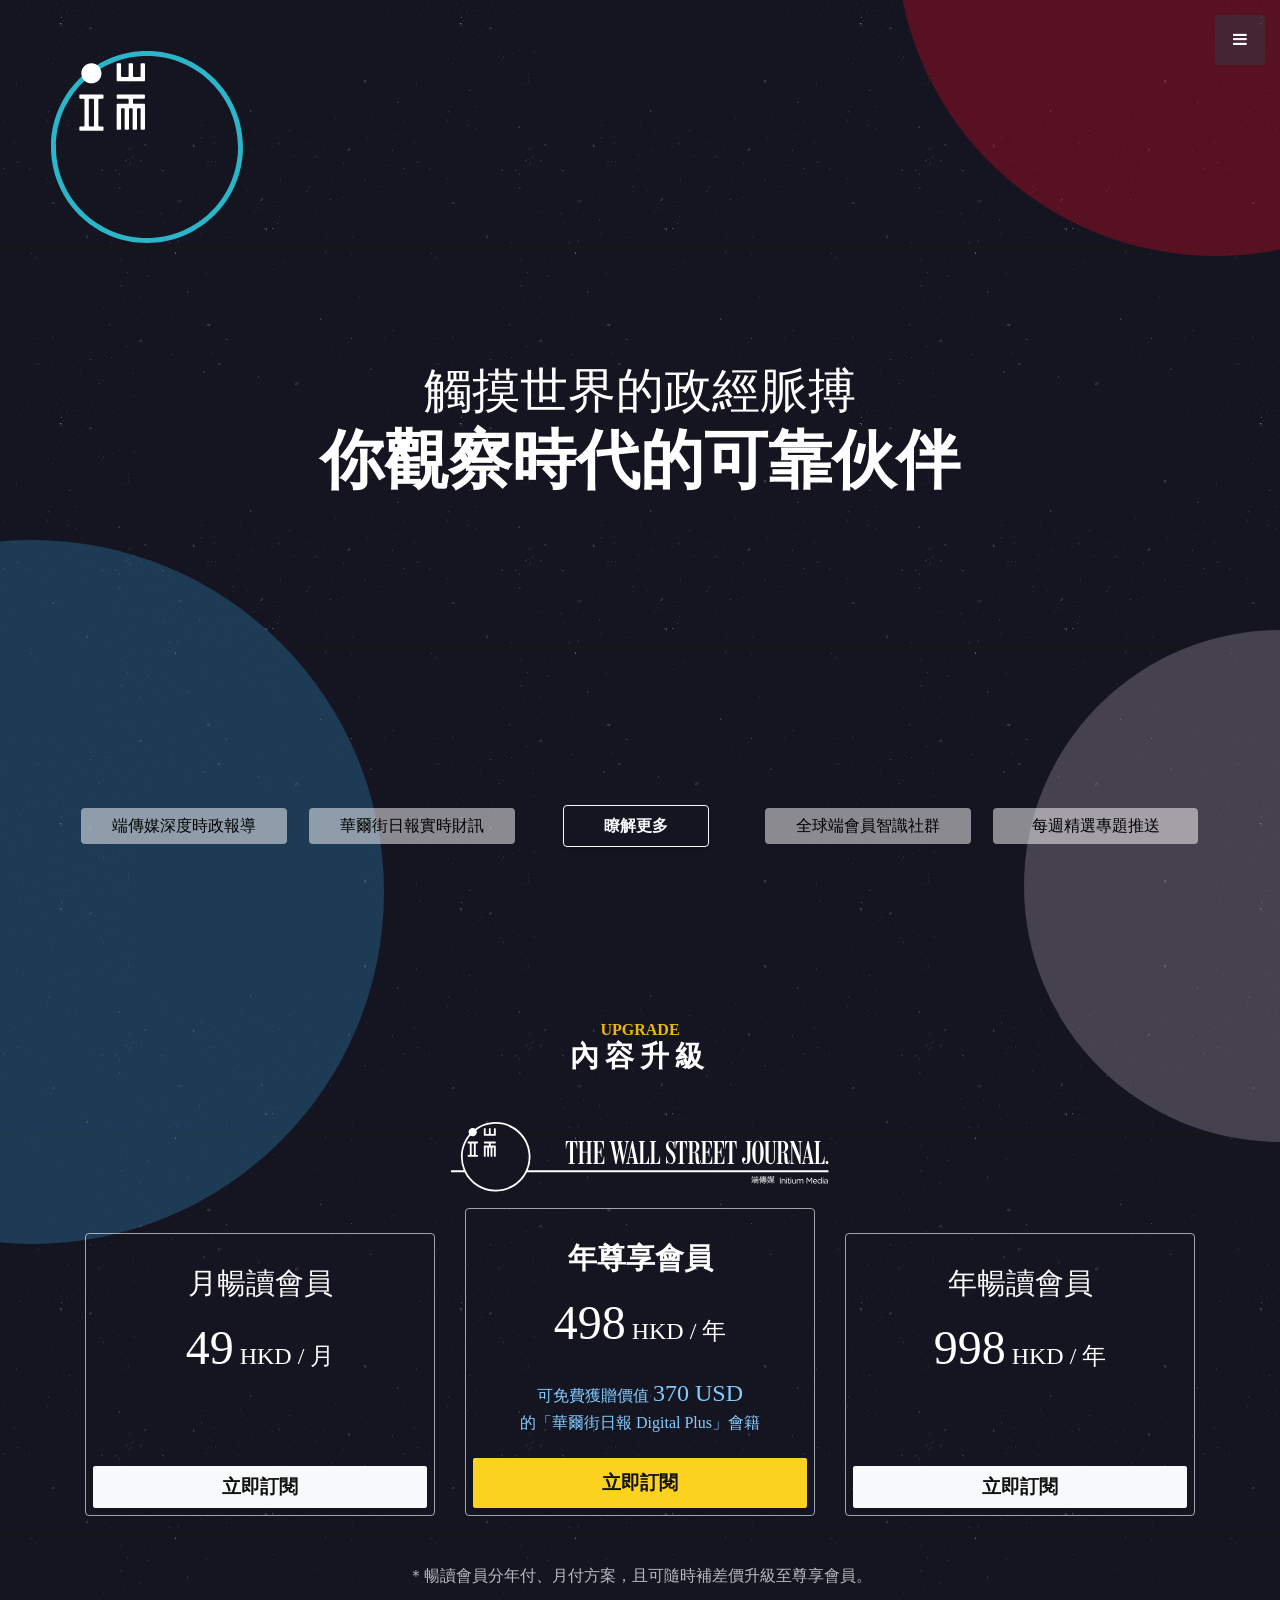
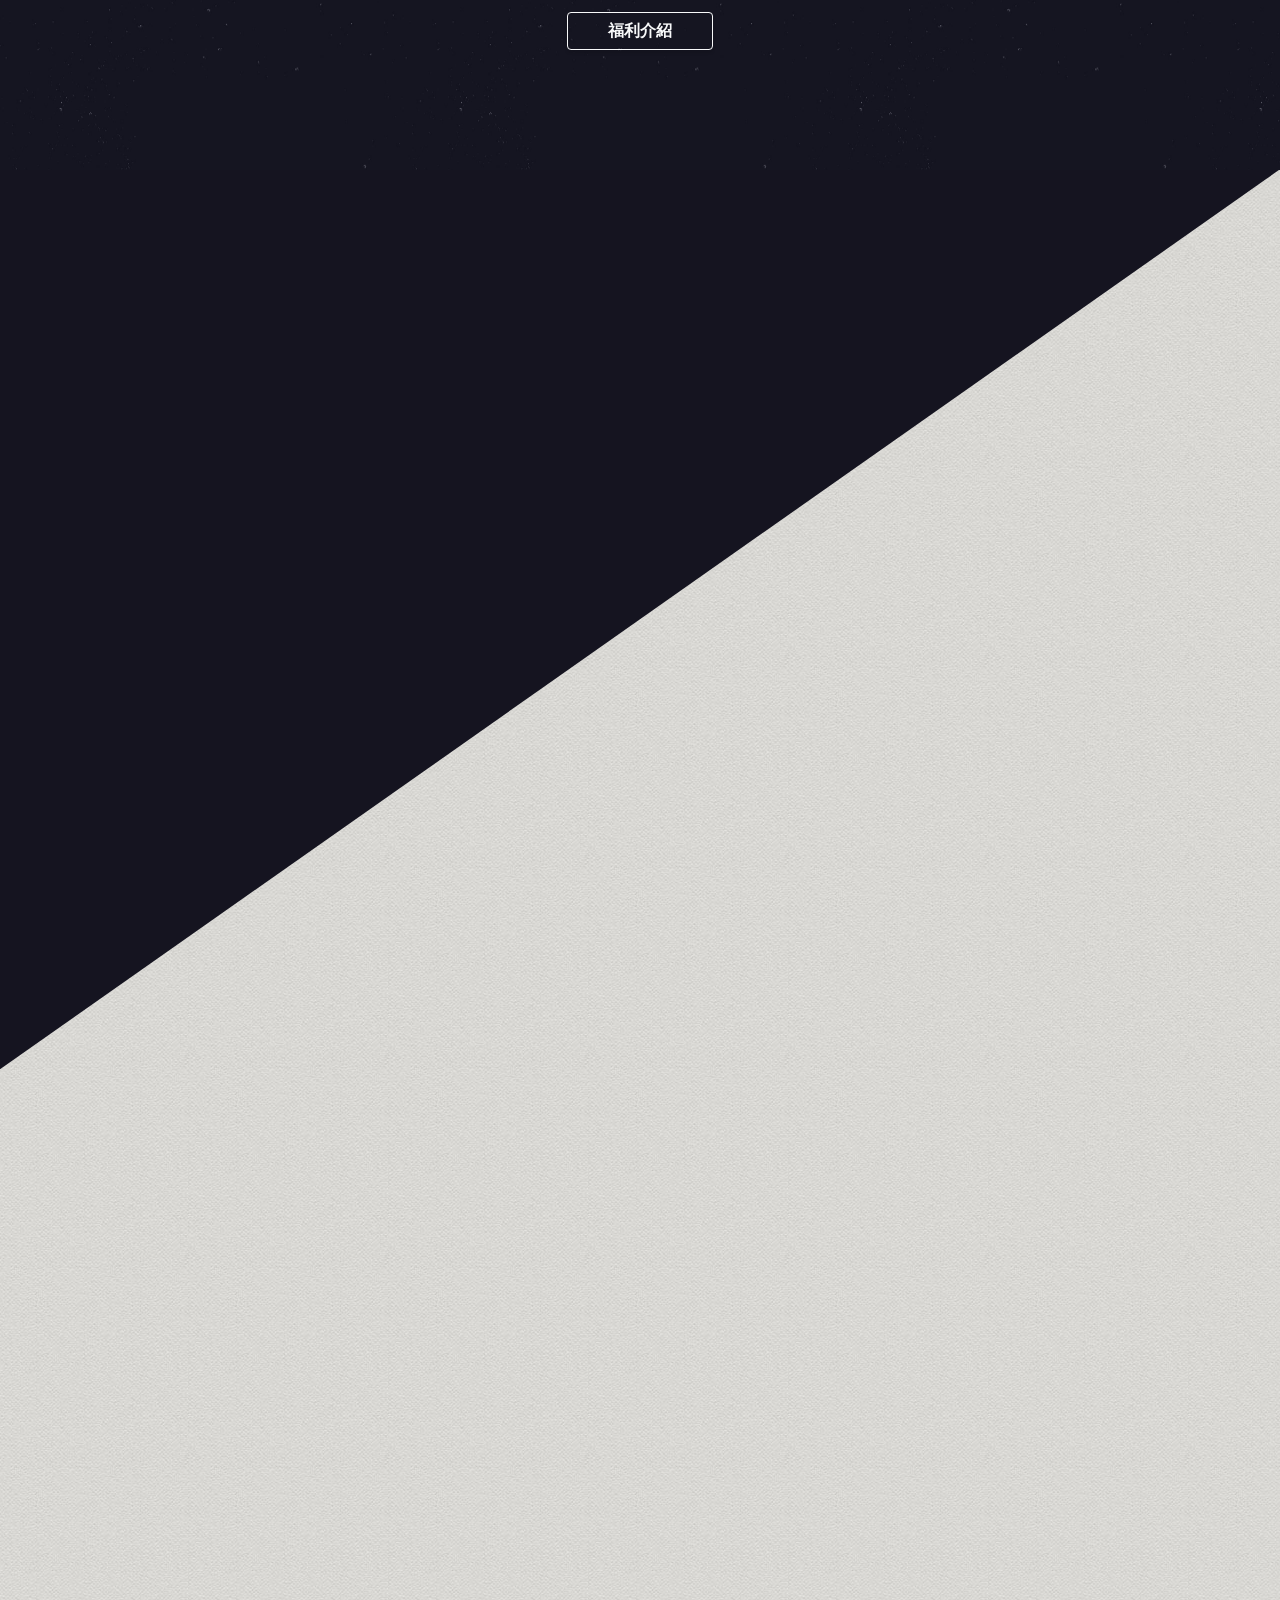
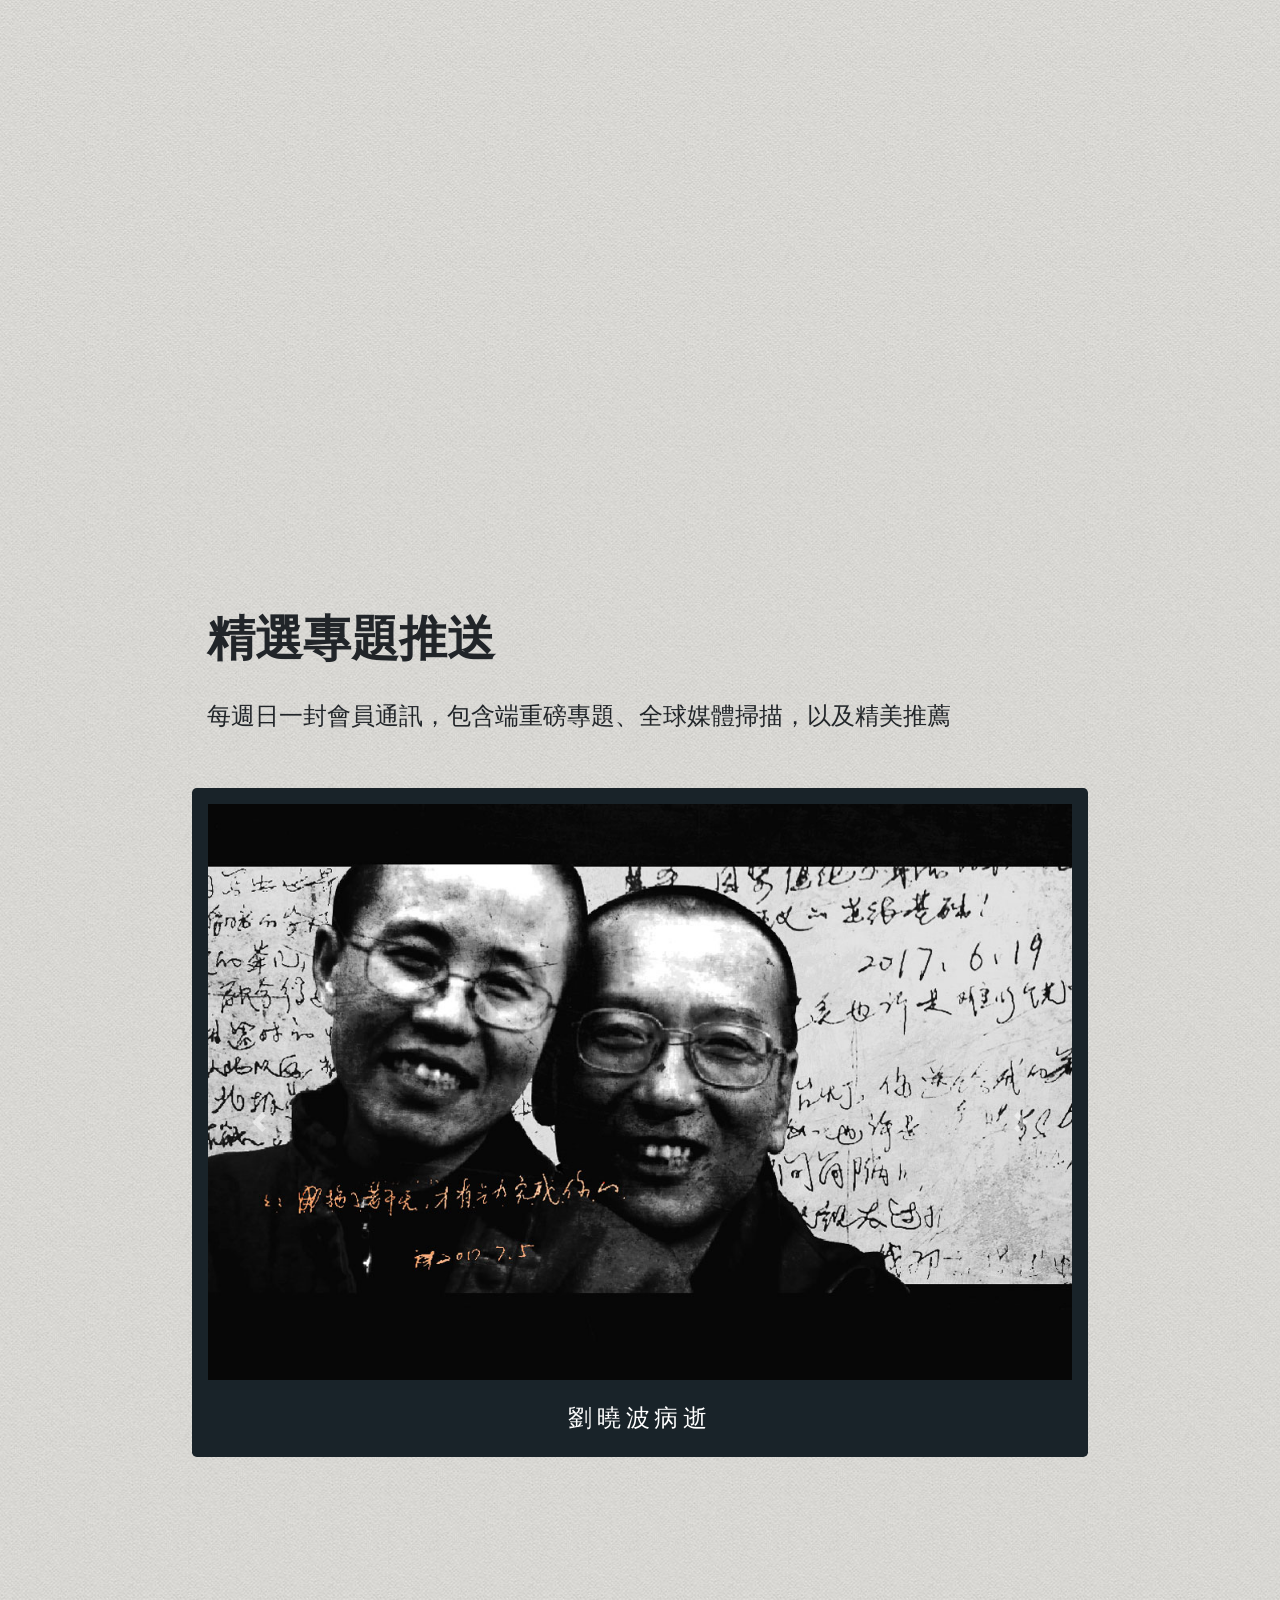
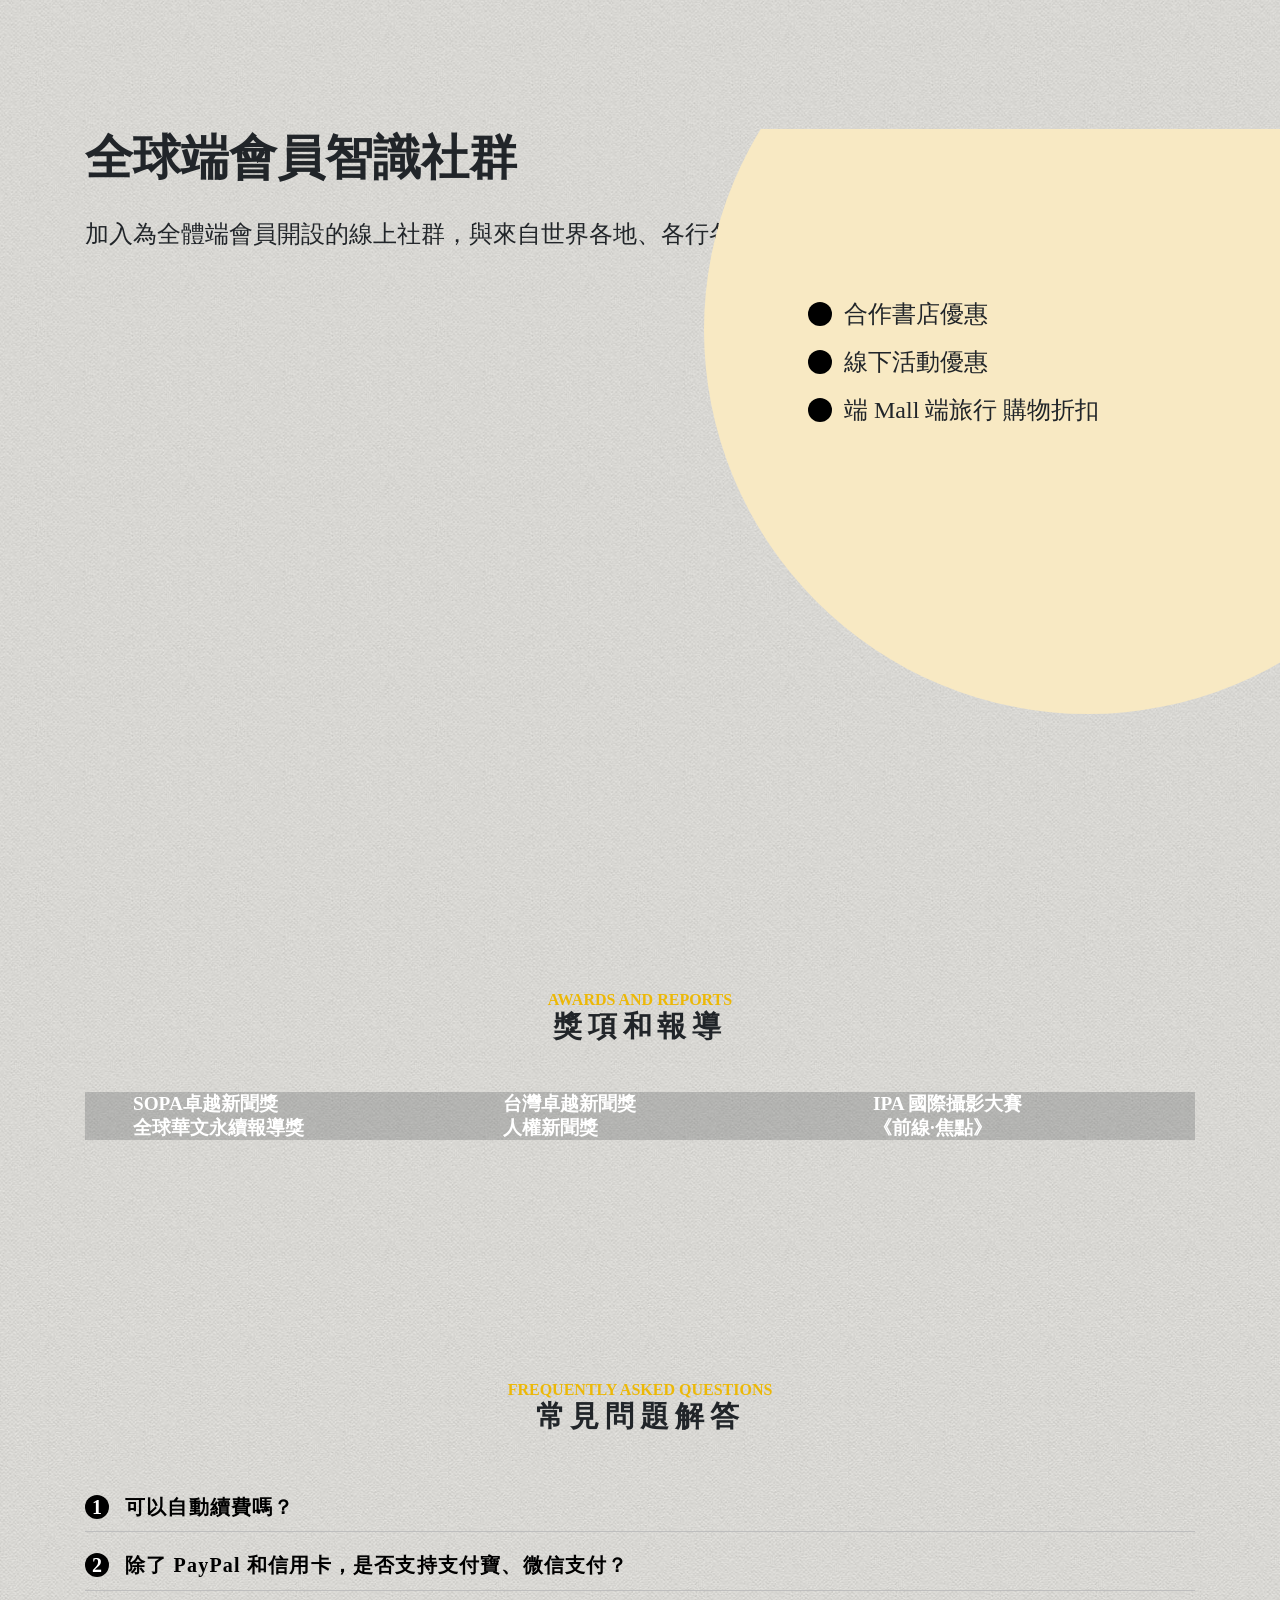
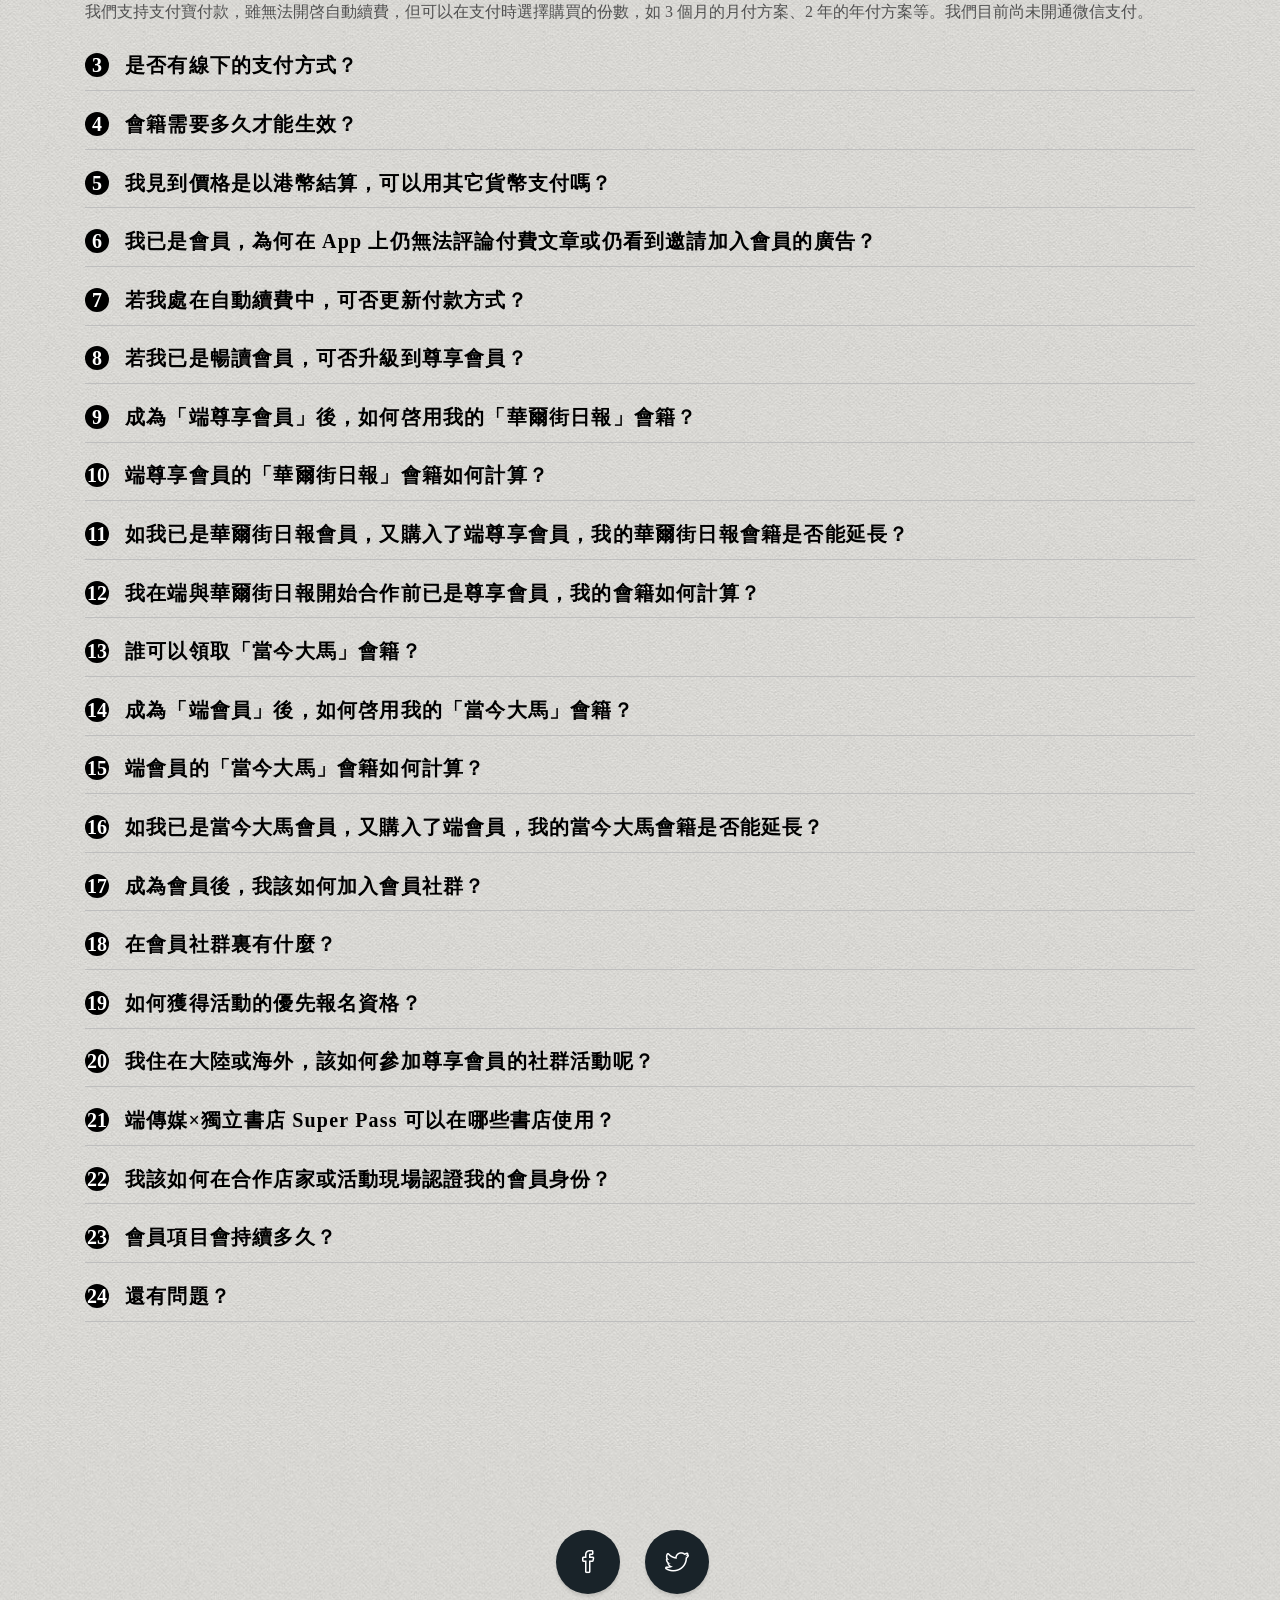
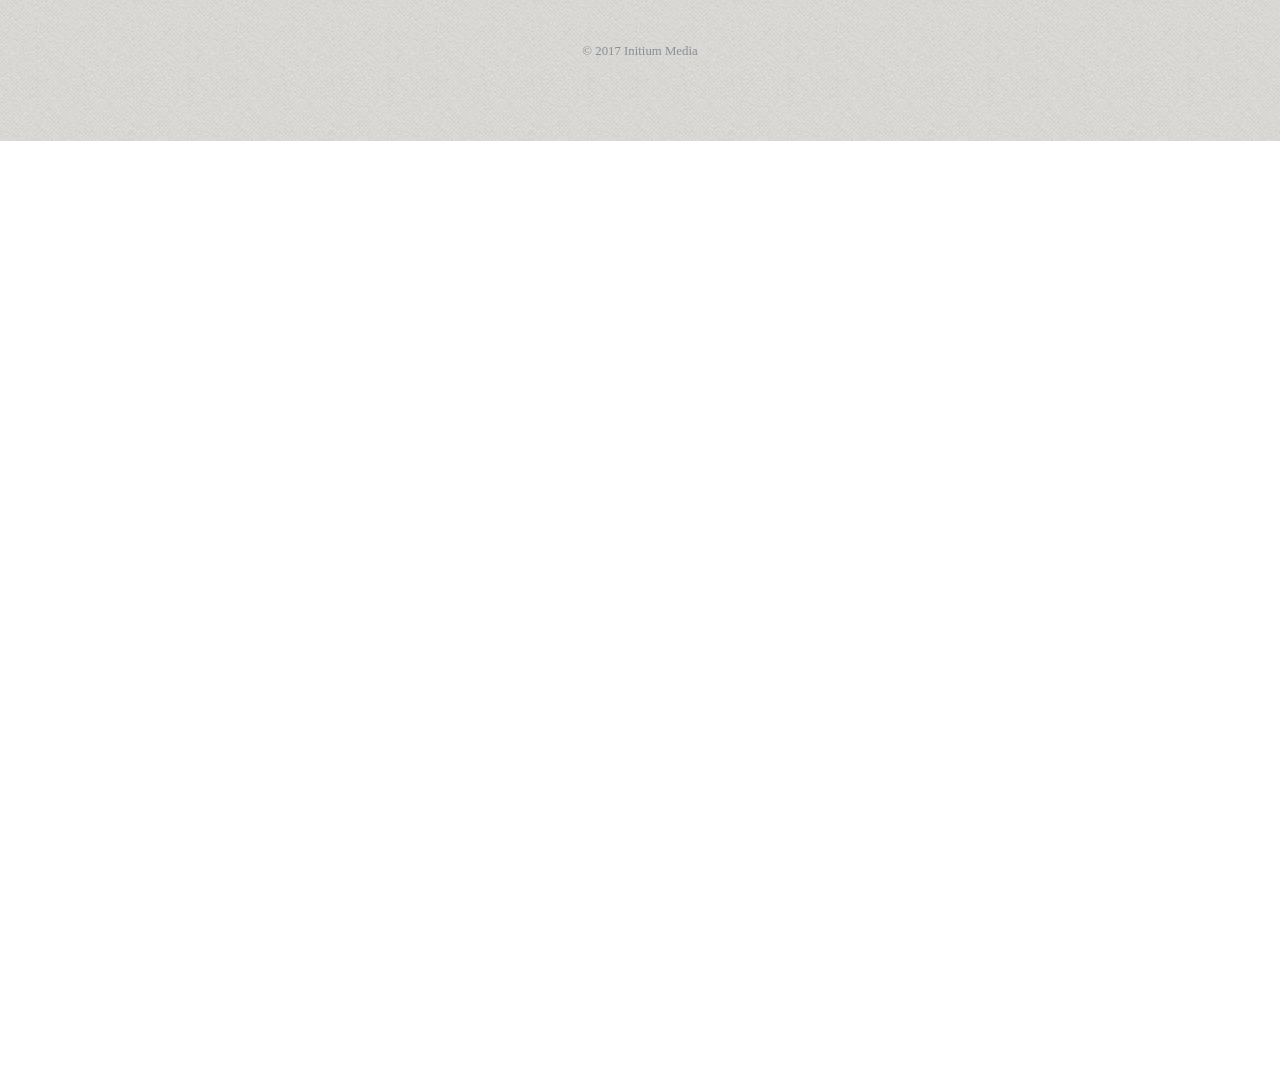
==== commit ea8e2154: "再改回港幣與按鈕" ====
--- a/index.html
+++ b/index.html
@@ -233,23 +233,23 @@
                      <div class="card bg-transparent border-light" id="blockA">
                         <div class="card-body">
                            <h4 class="card-title text-thin">月暢讀會員</h4>
-                           <p class="card-text"><span class="highlight">190</span> TWD / 月</p>
-                           
+                           <p class="card-text"><span class="highlight">49</span> HKD / 月</p>
+                           <a href="https://theinitium.com/subscription/checkout/basic_monthly" target="_blank" class="btn btn-light btn-full">立即訂閱</a>
                         </div>
                      </div>
                      <div class="card bg-transparent border-light focus" id="blockB">
                         <div class="card-body">
                            <h4 class="card-title">年尊享會員</h4>
-                           <p class="card-text"><span class="highlight">3900</span> TWD / 年</p>
+                           <p class="card-text"><span class="highlight">498</span> HKD / 年</p>
                            <p class="text-blue">可免費獲贈價值 <span class="highlight">370 USD</span><br>的「華爾街日報 Digital Plus」會籍</p>
-                           
+                           <a href="https://theinitium.com/subscription/checkout/premium_yearly_original" target="_blank" class="btn btn-light btn-full">立即訂閱</a>
                         </div>
                      </div>
                      <div class="card bg-transparent border-light" id="blockC">
                         <div class="card-body">
                            <h4 class="card-title text-thin">年暢讀會員</h4>
-                           <p class="card-text"><span class="highlight">1950</span> TWD / 年</p>
-                           
+                           <p class="card-text"><span class="highlight">998</span> HKD / 年</p>
+                           <a href="https://theinitium.com/subscription/checkout/basic_yearly_original" target="_blank" class="btn btn-light btn-full">立即訂閱</a>
                         </div>
                      </div>
                   </div>
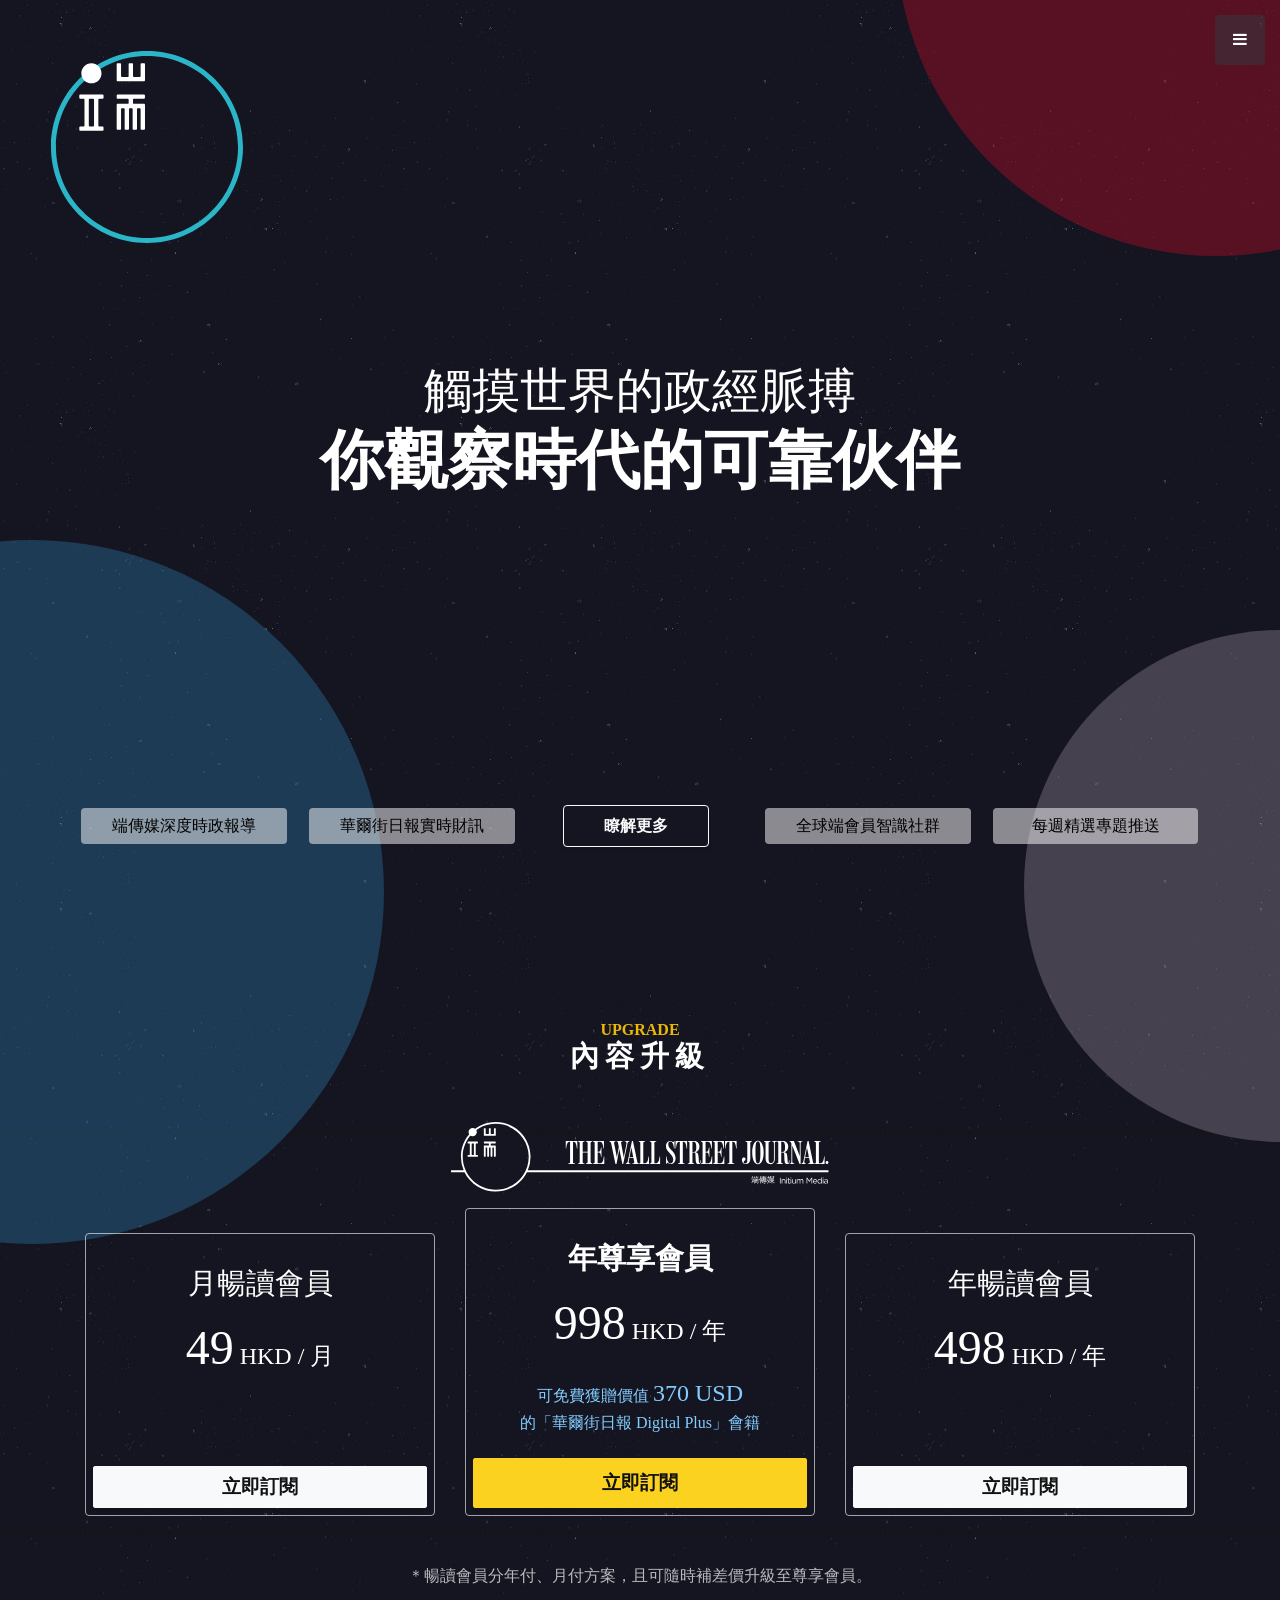
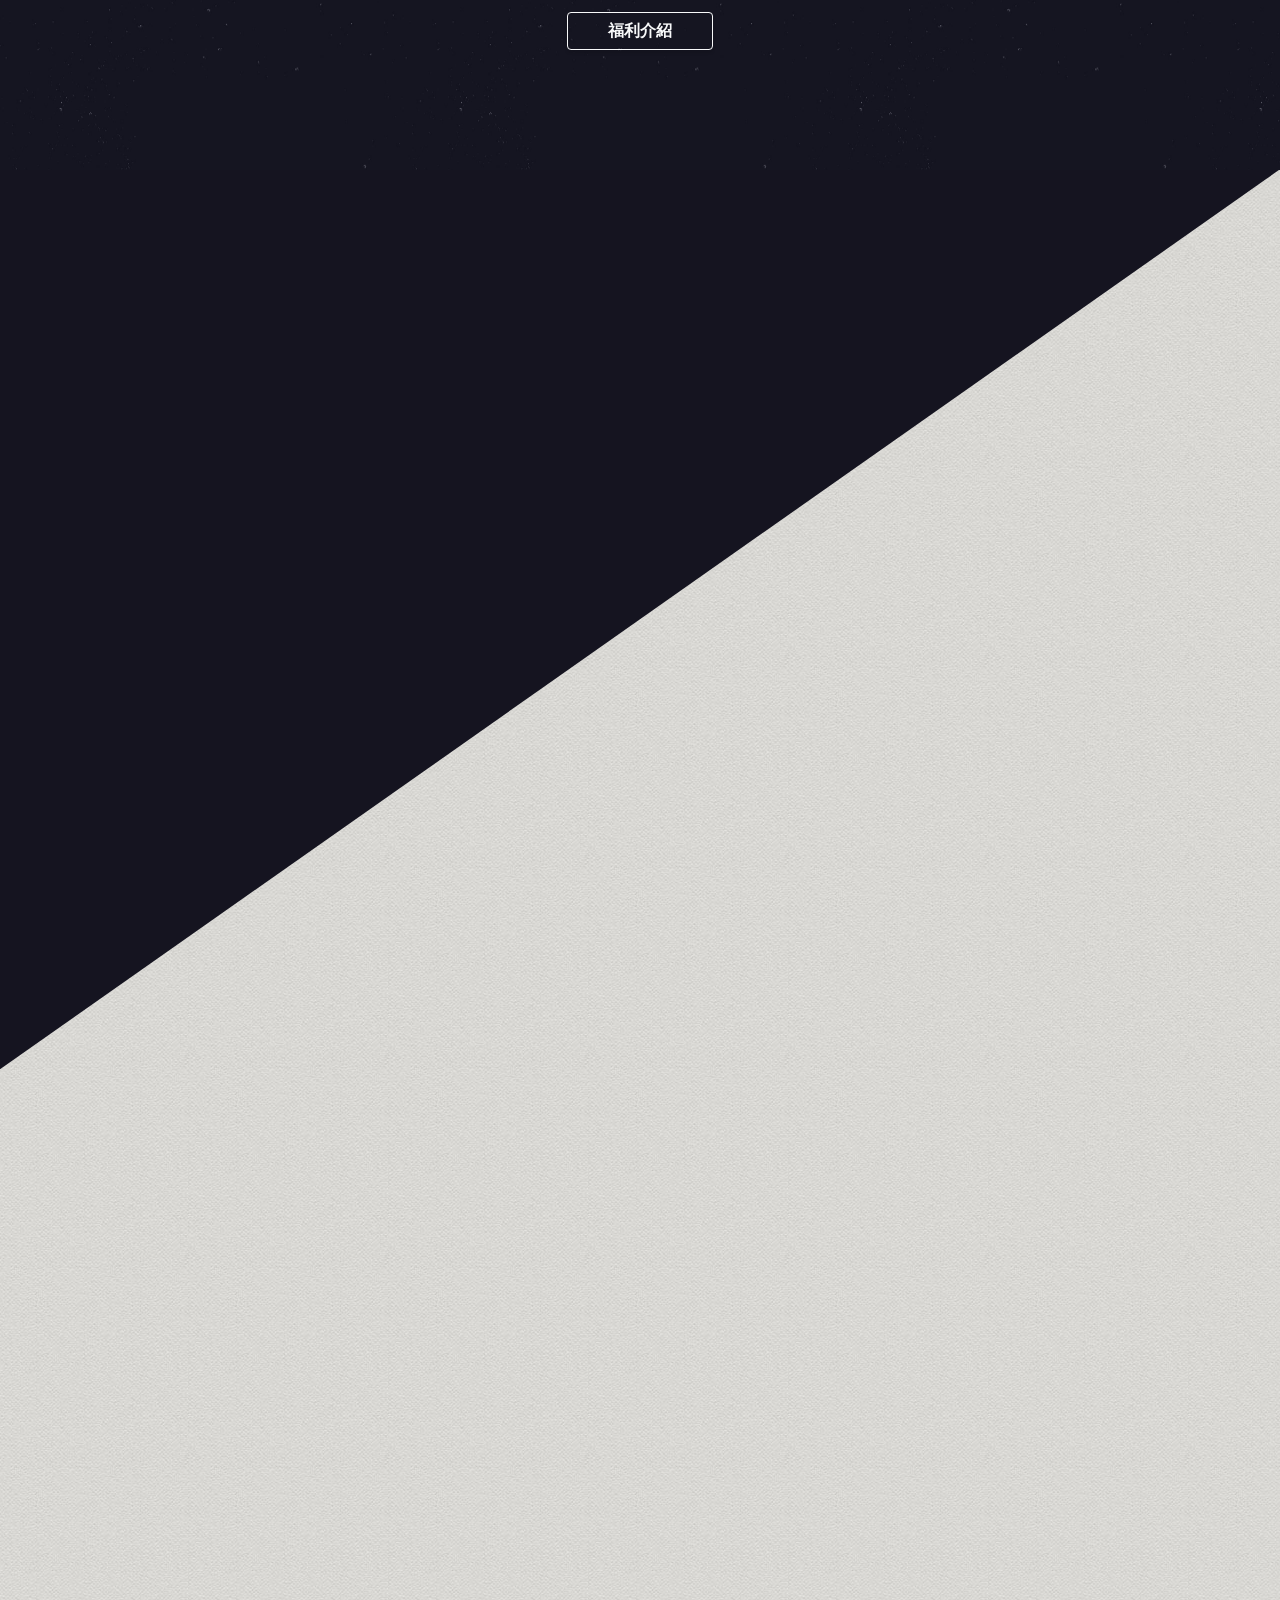
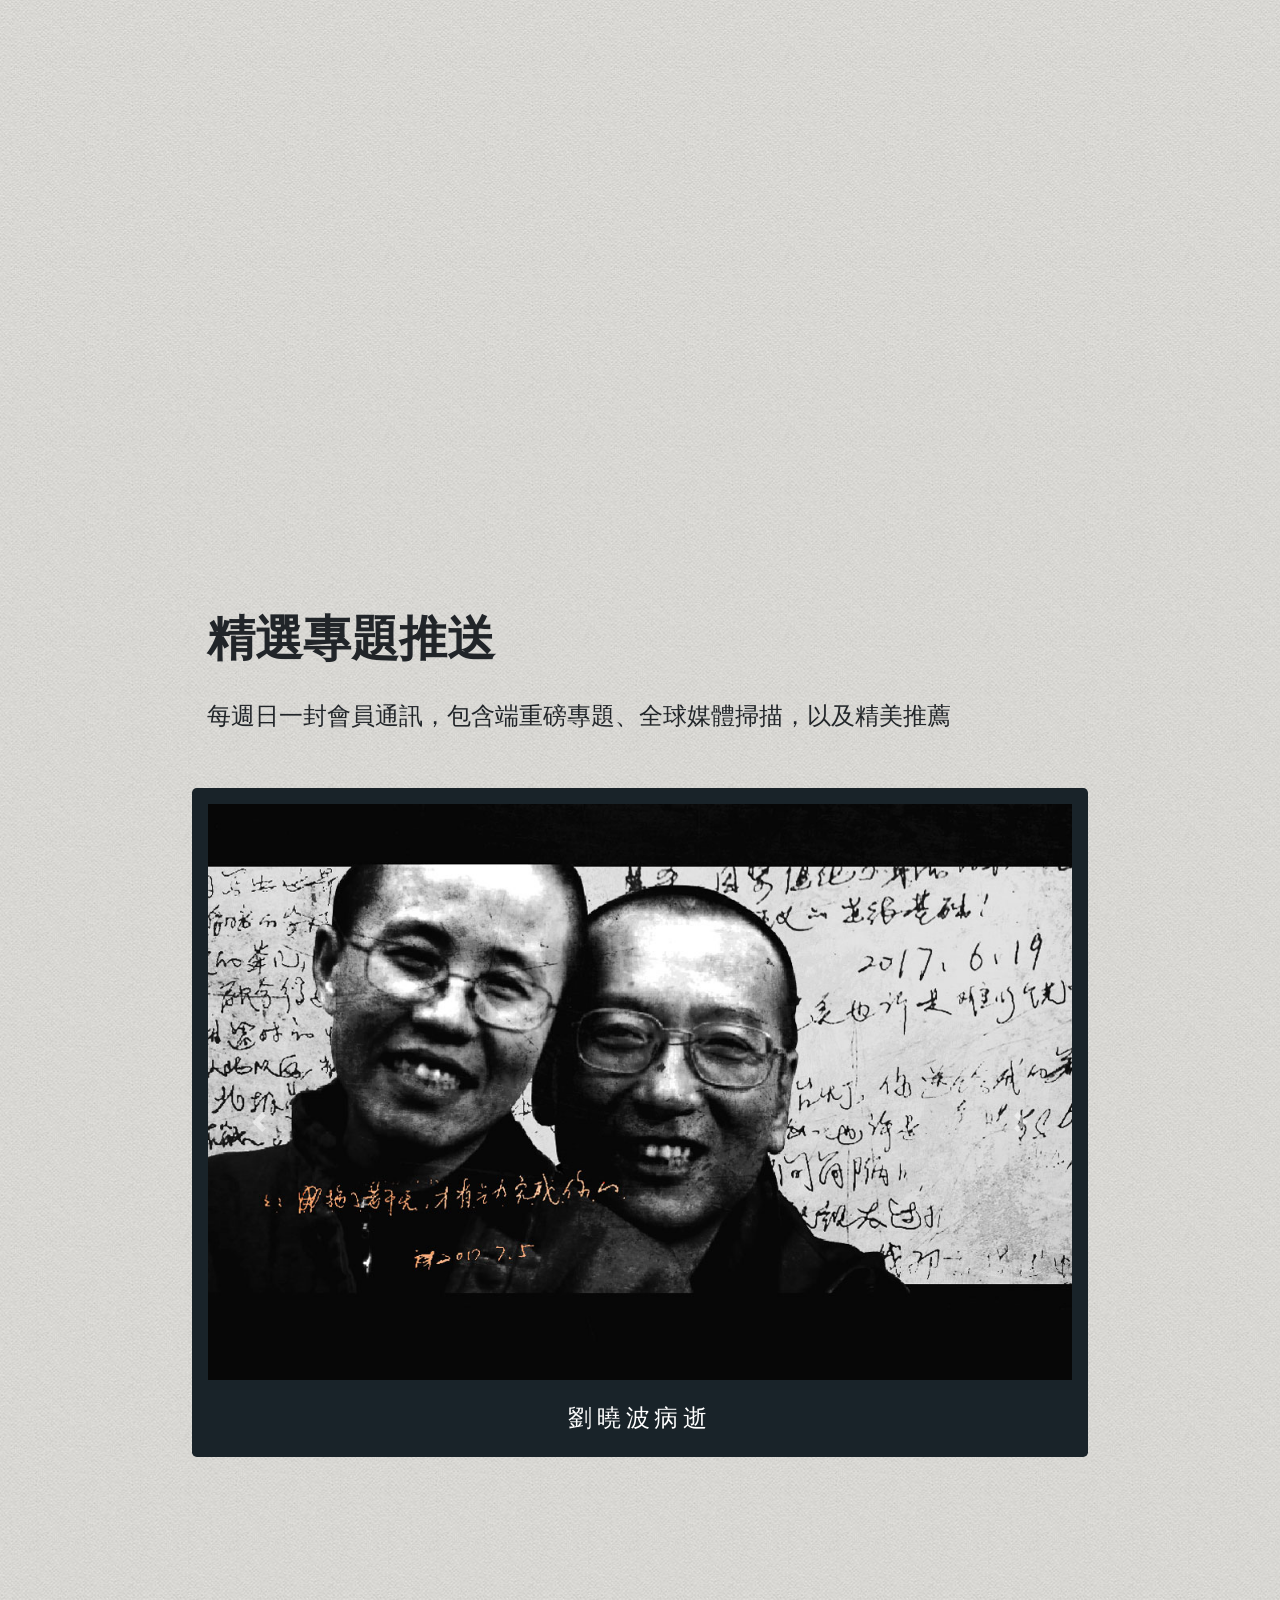
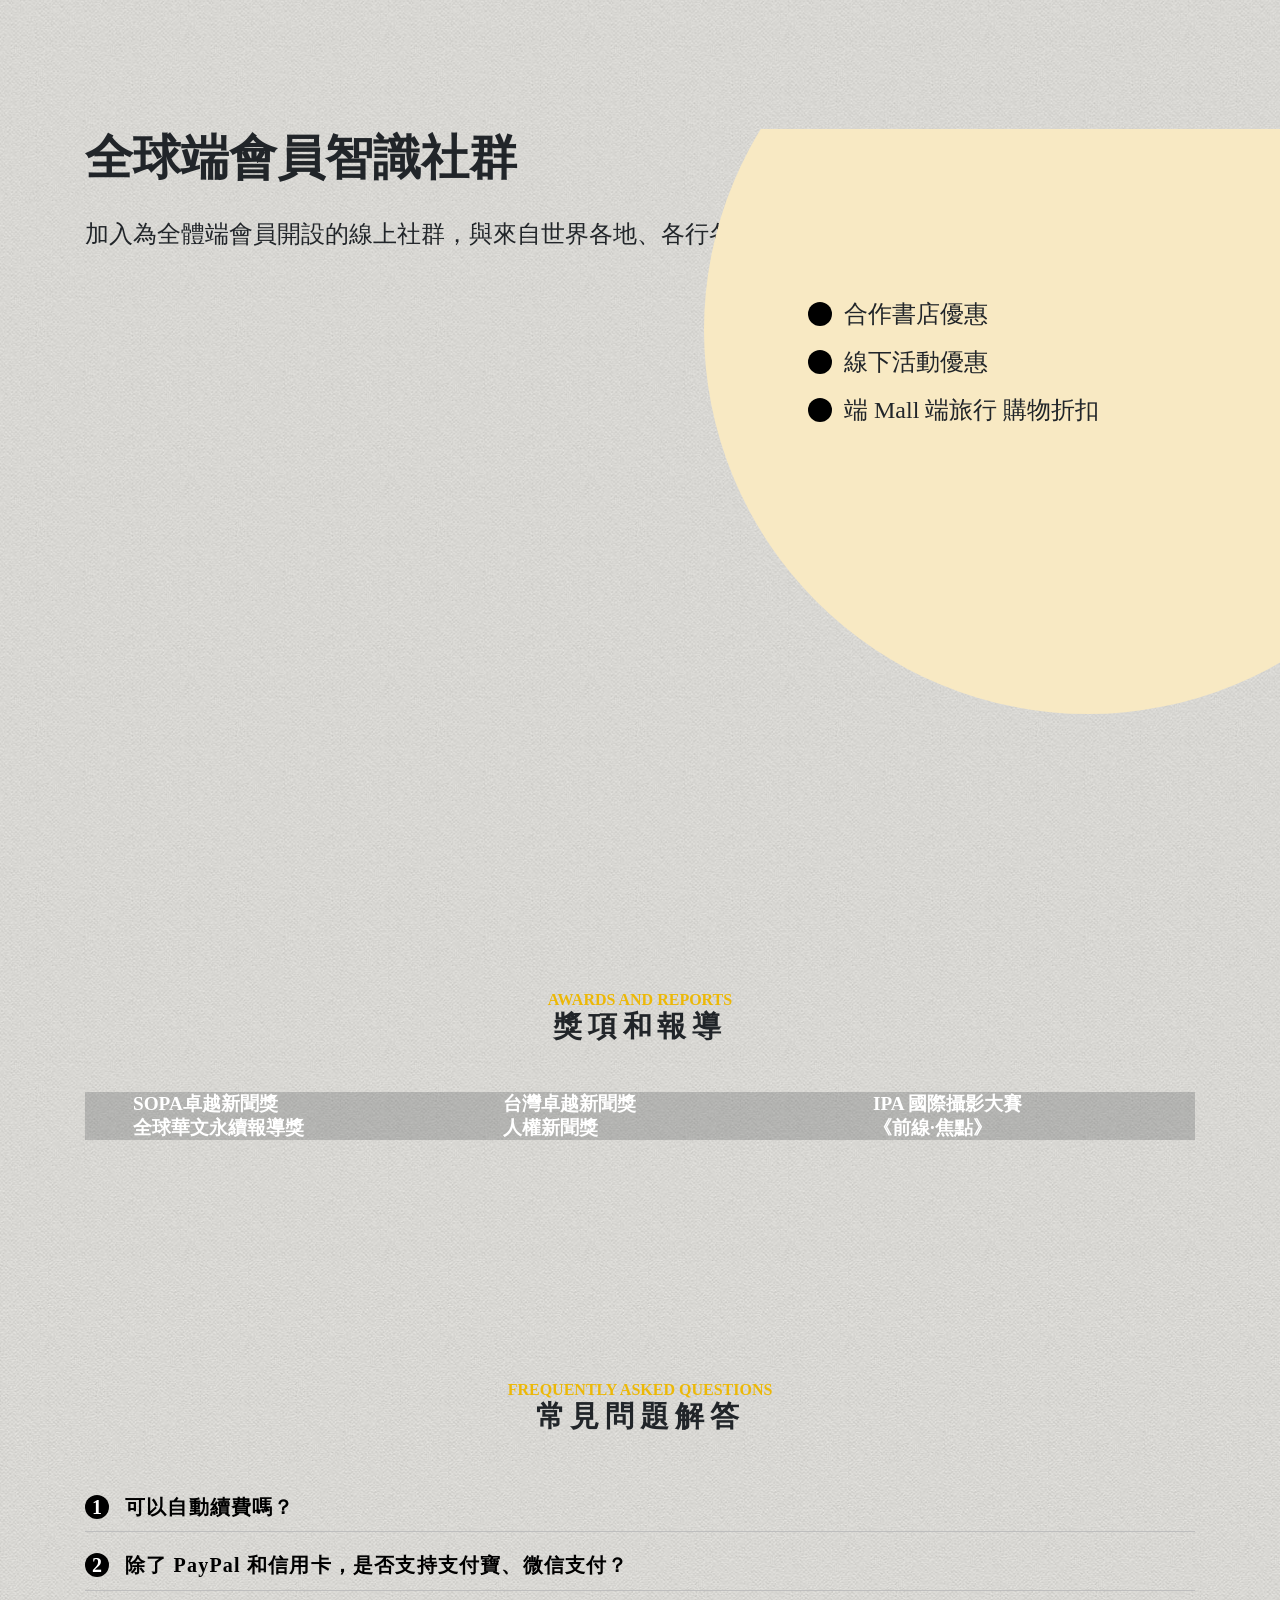
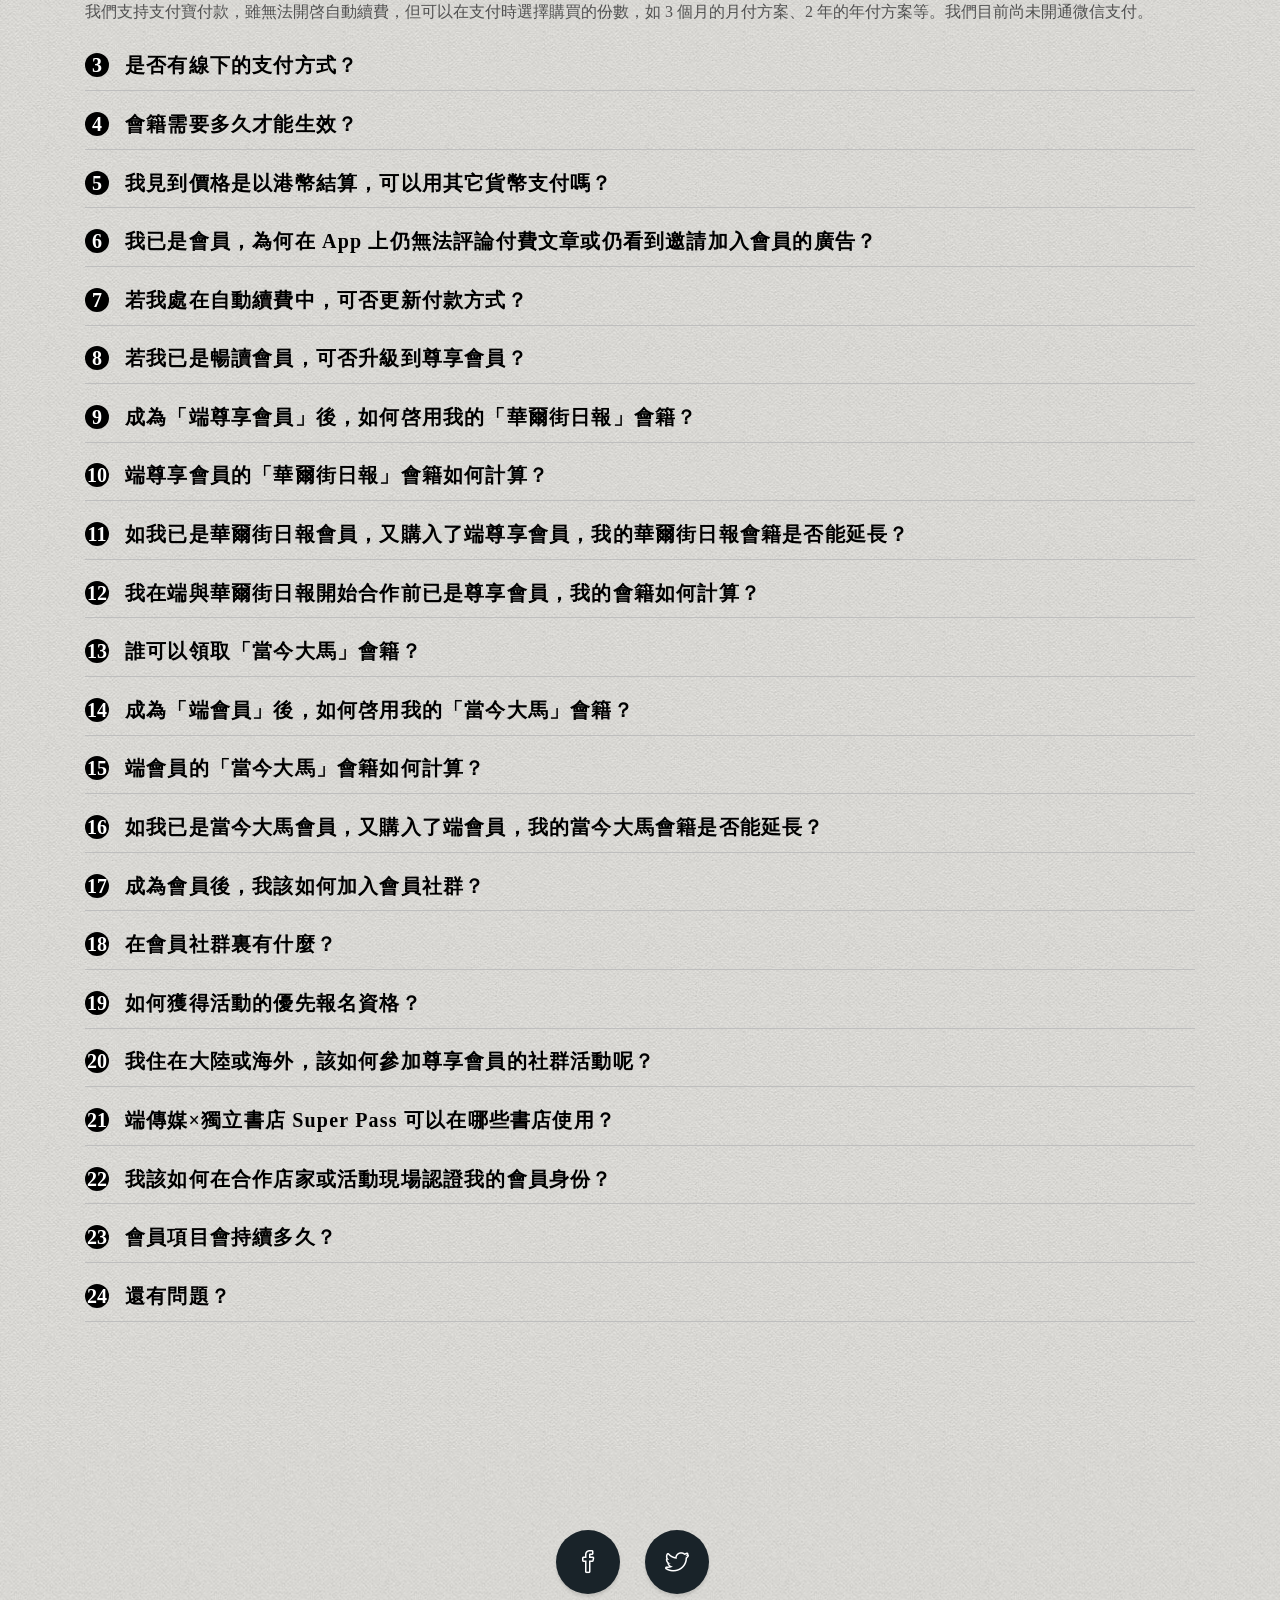
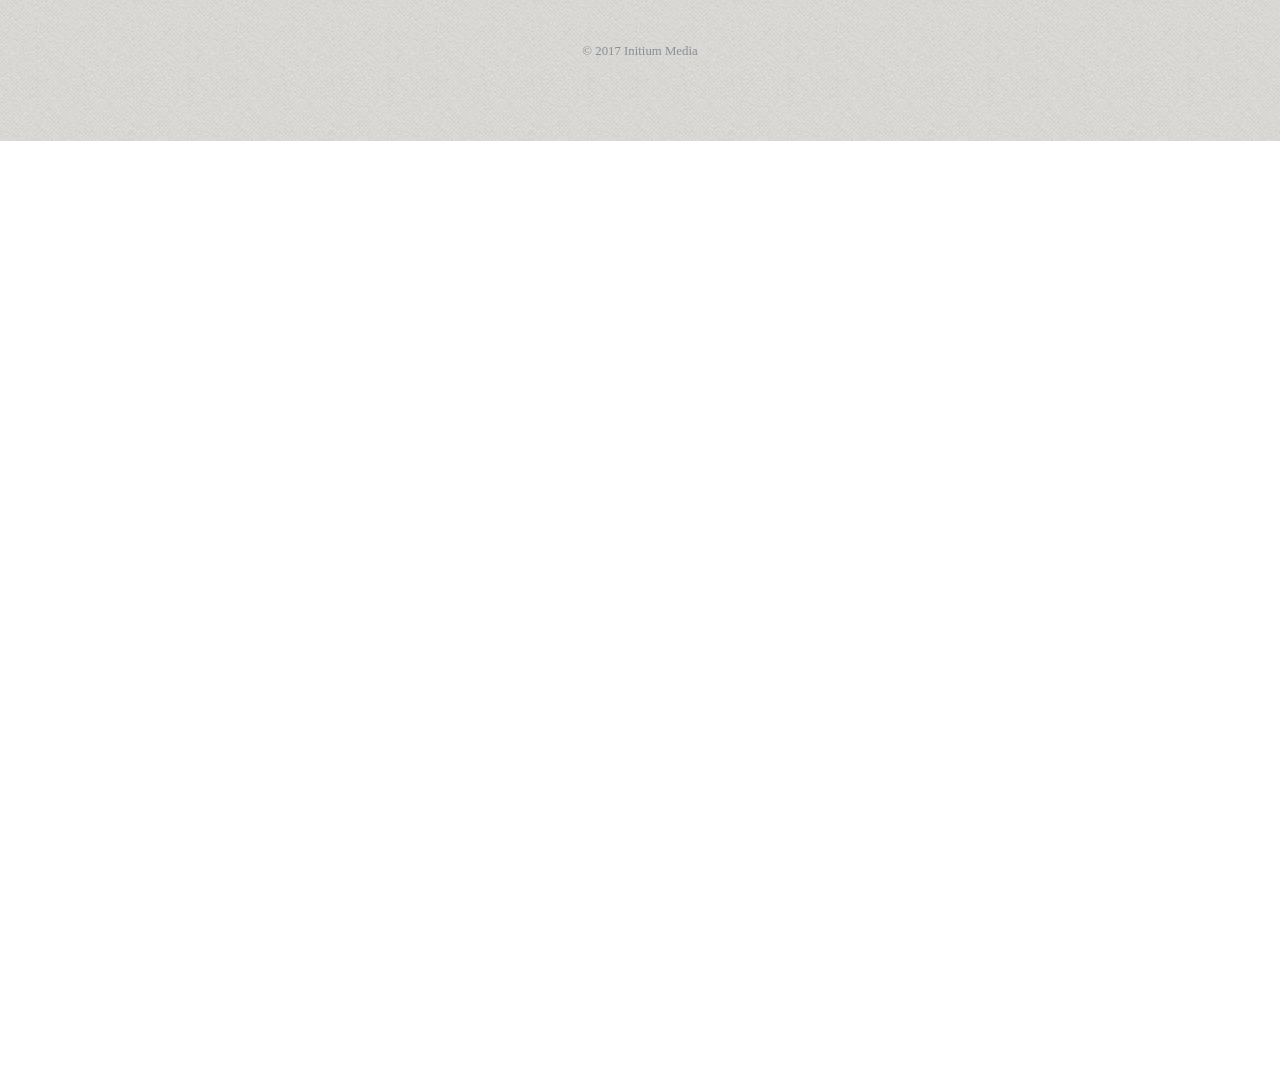
==== commit c5a2fdb2: "修正價格錯誤" ====
--- a/index.html
+++ b/index.html
@@ -240,7 +240,7 @@
                      <div class="card bg-transparent border-light focus" id="blockB">
                         <div class="card-body">
                            <h4 class="card-title">年尊享會員</h4>
-                           <p class="card-text"><span class="highlight">498</span> HKD / 年</p>
+                           <p class="card-text"><span class="highlight">998</span> HKD / 年</p>
                            <p class="text-blue">可免費獲贈價值 <span class="highlight">370 USD</span><br>的「華爾街日報 Digital Plus」會籍</p>
                            <a href="https://theinitium.com/subscription/checkout/premium_yearly_original" target="_blank" class="btn btn-light btn-full">立即訂閱</a>
                         </div>
@@ -248,7 +248,7 @@
                      <div class="card bg-transparent border-light" id="blockC">
                         <div class="card-body">
                            <h4 class="card-title text-thin">年暢讀會員</h4>
-                           <p class="card-text"><span class="highlight">998</span> HKD / 年</p>
+                           <p class="card-text"><span class="highlight">498</span> HKD / 年</p>
                            <a href="https://theinitium.com/subscription/checkout/basic_yearly_original" target="_blank" class="btn btn-light btn-full">立即訂閱</a>
                         </div>
                      </div>
